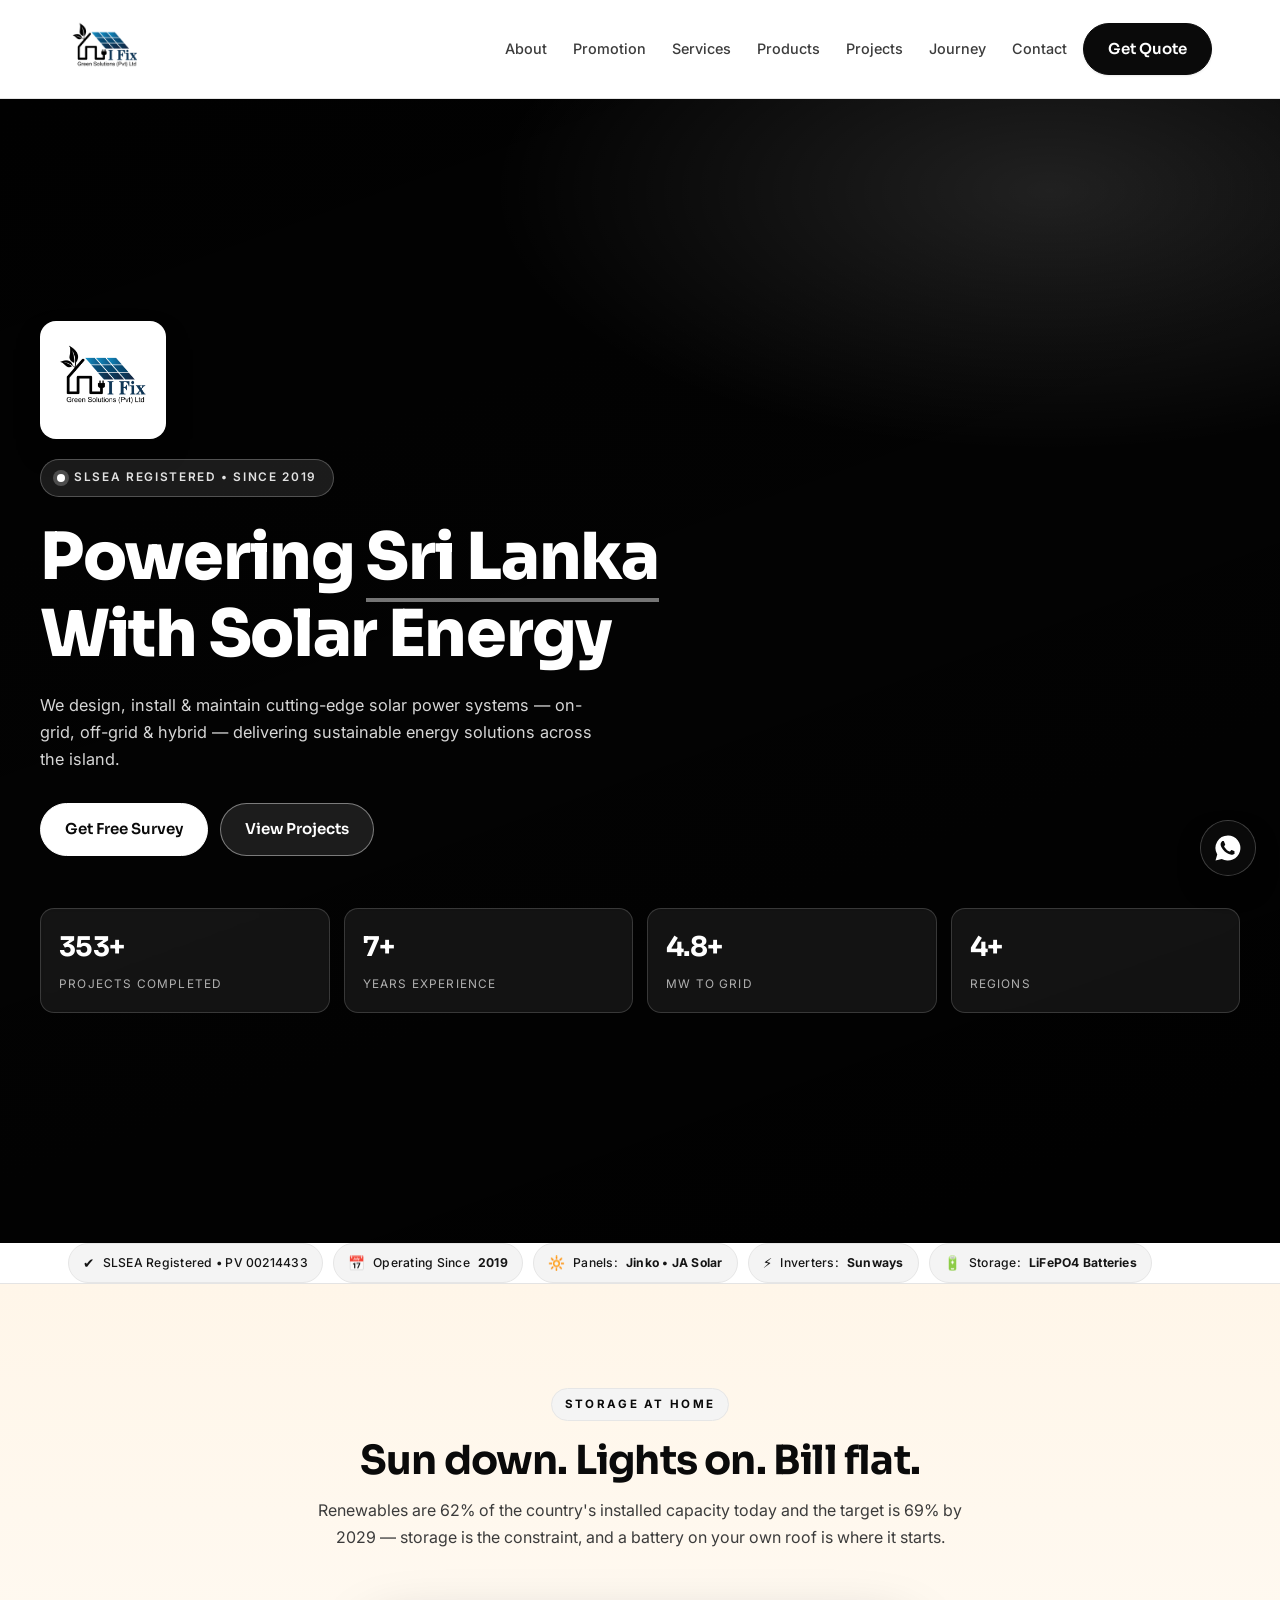
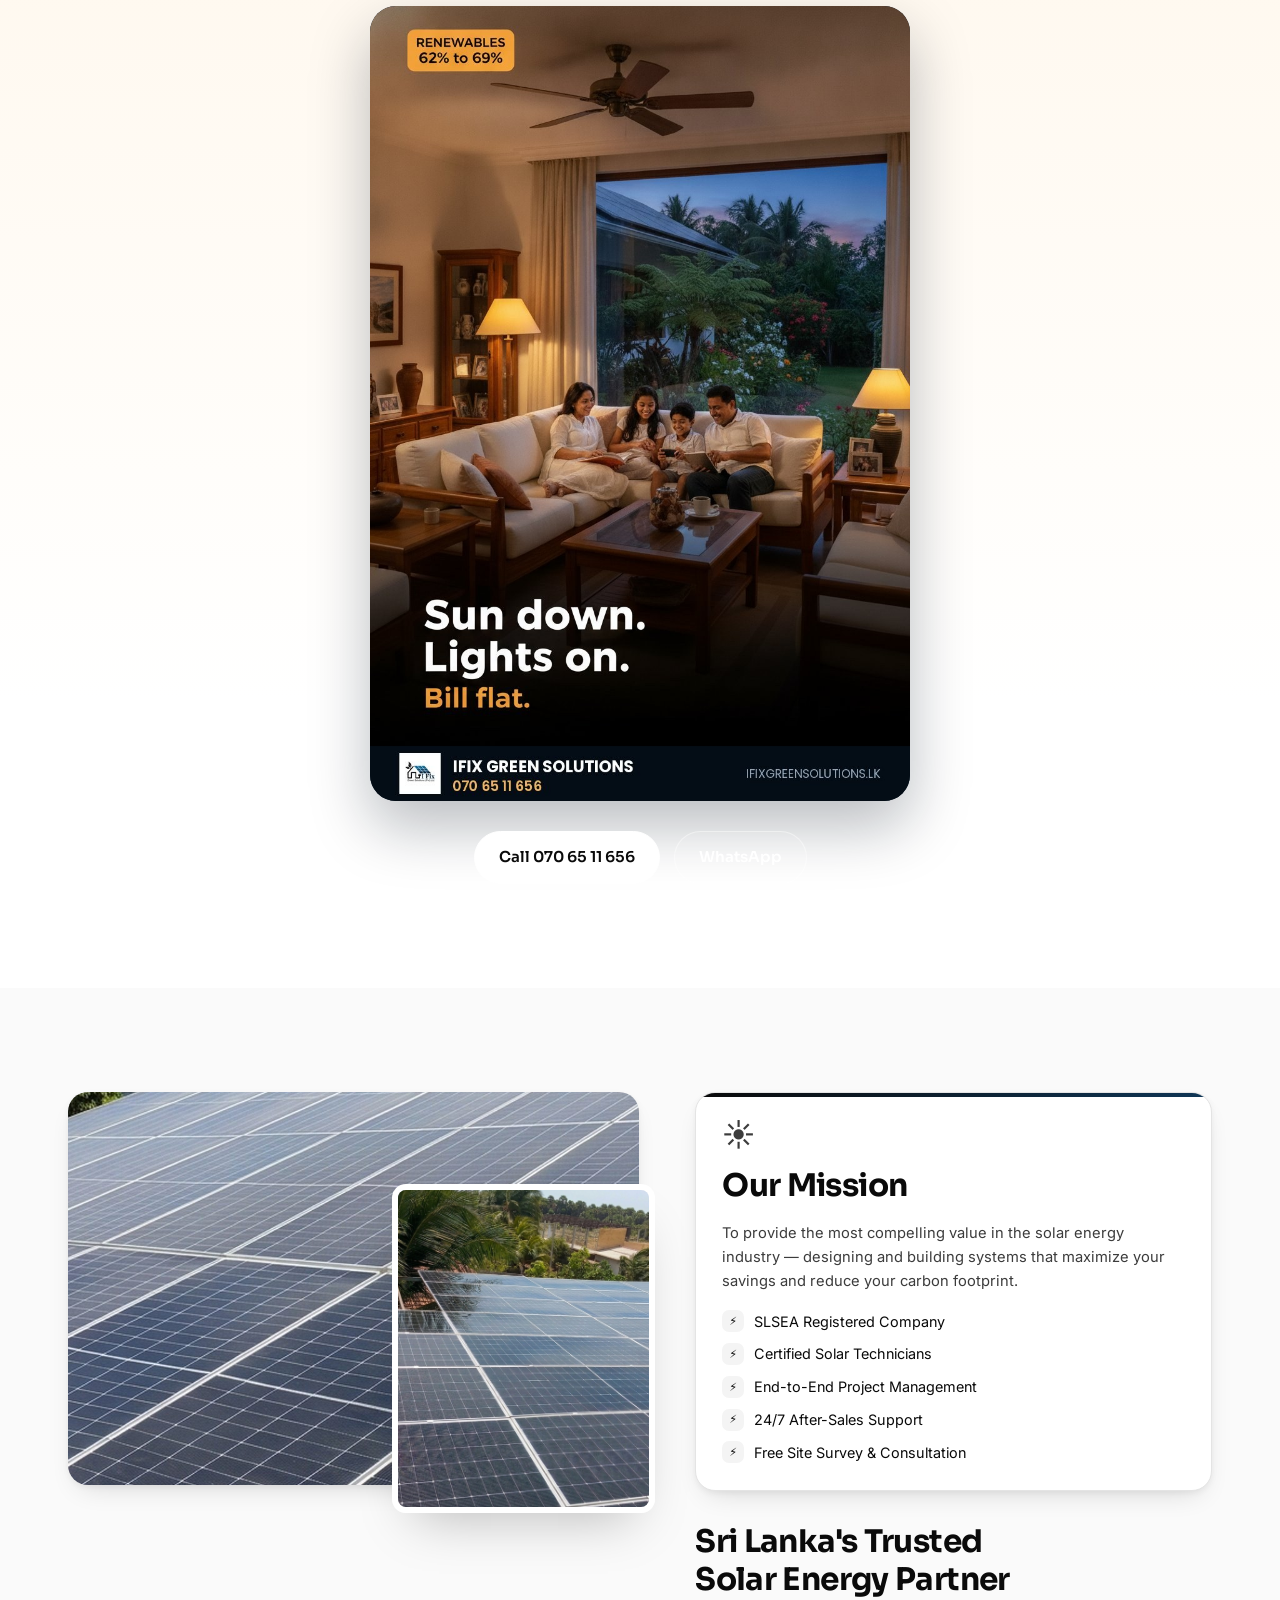
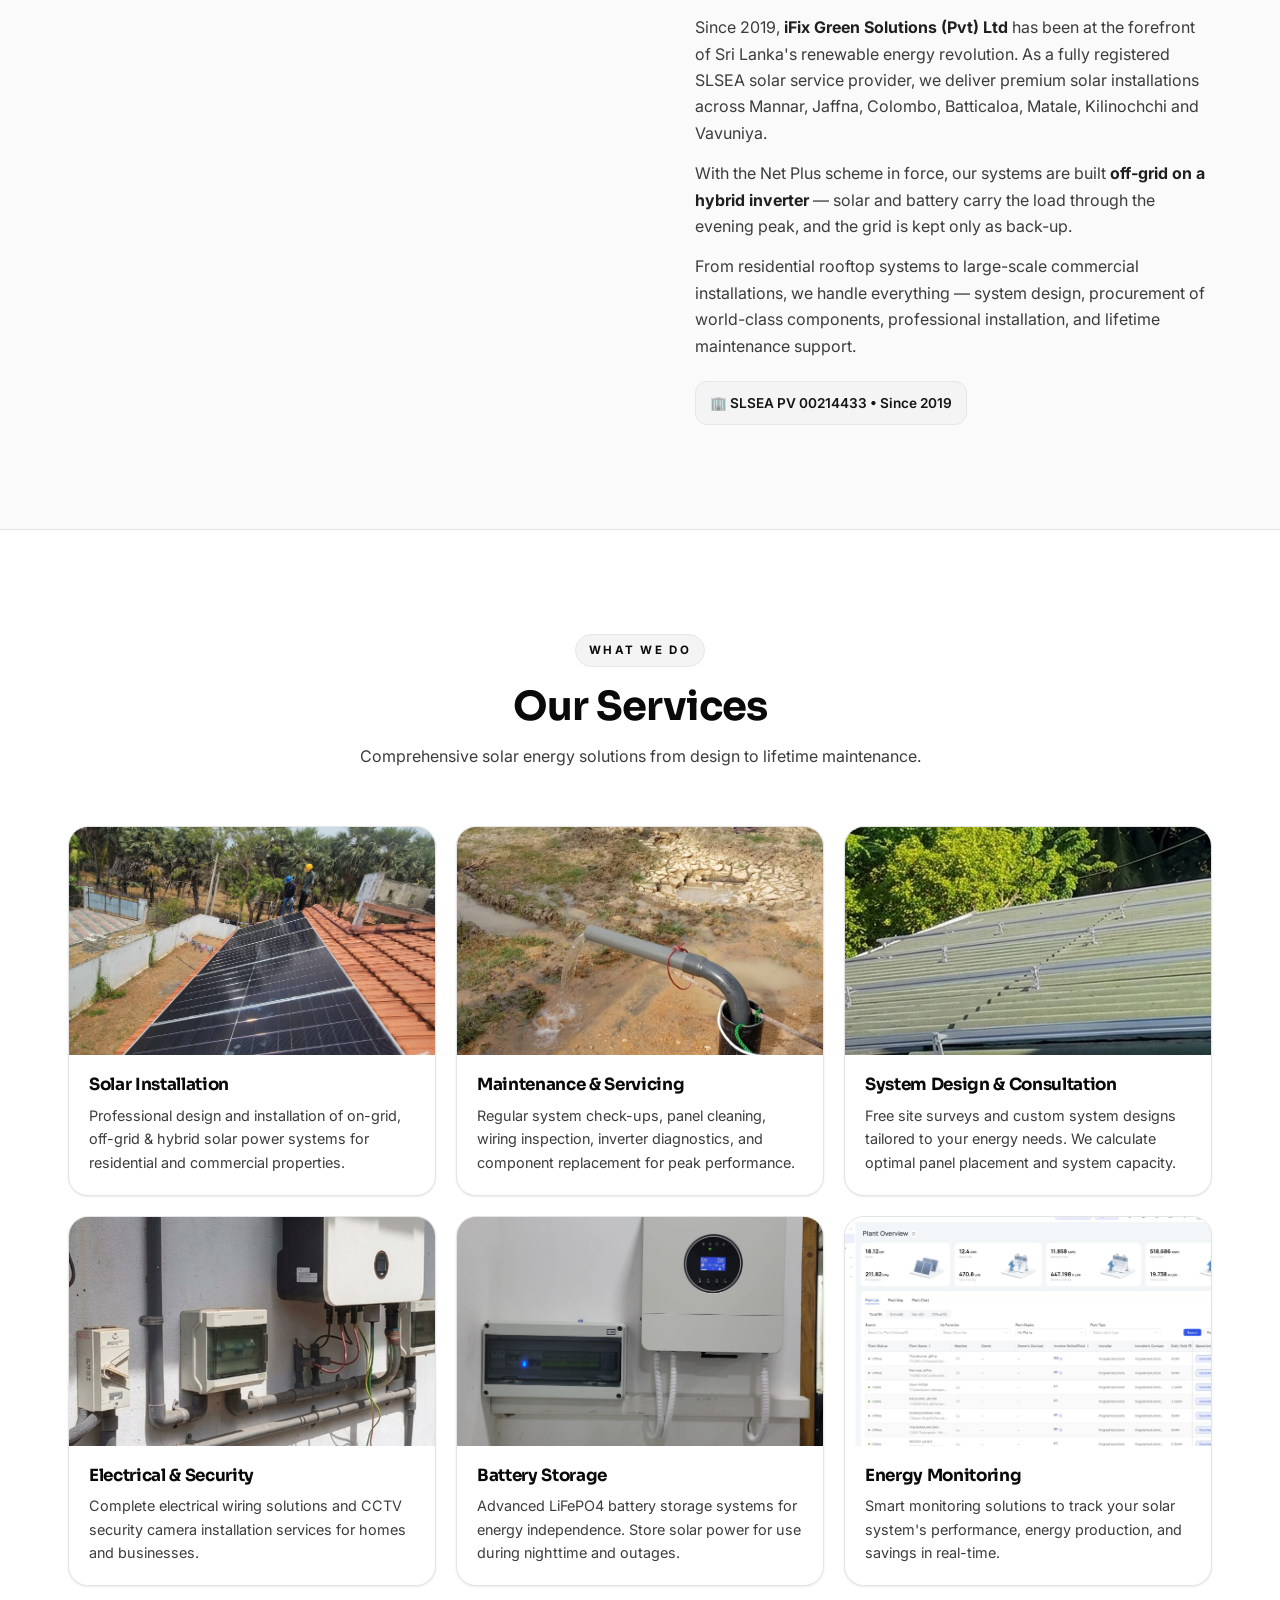
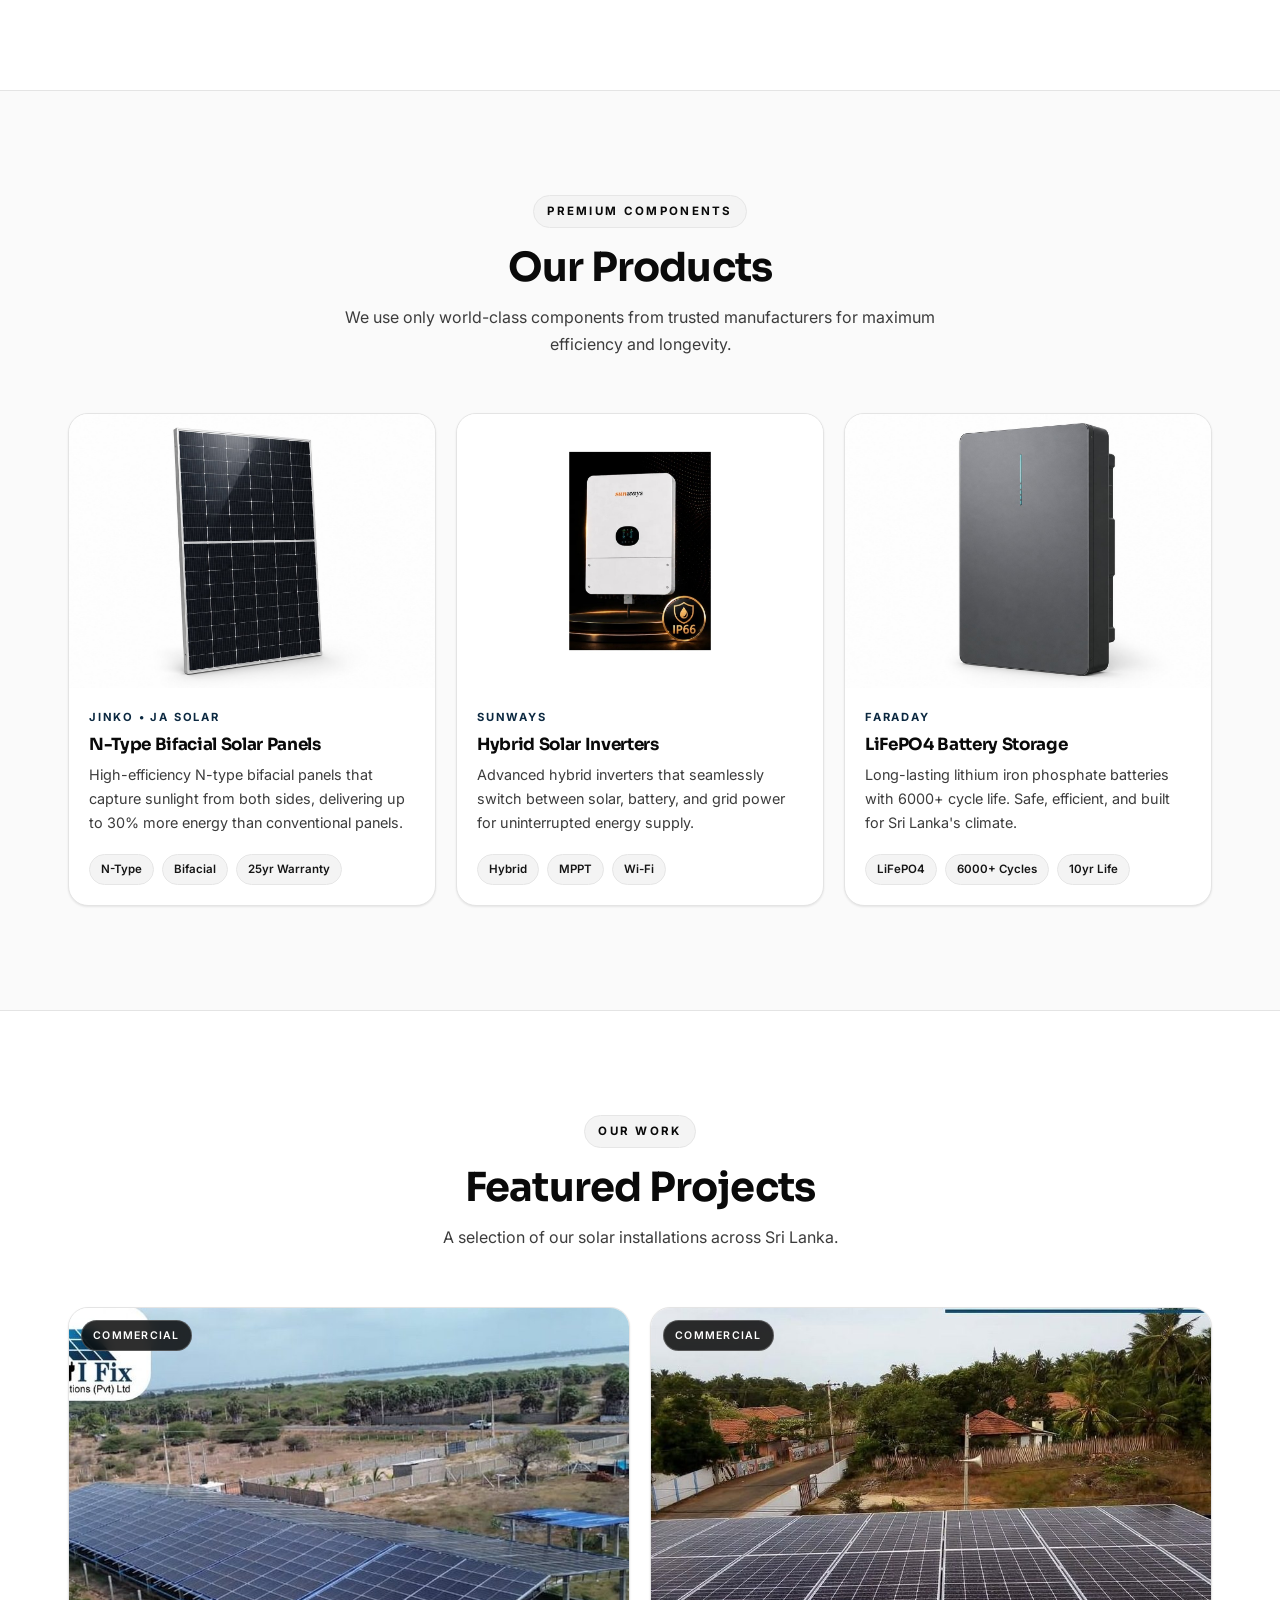
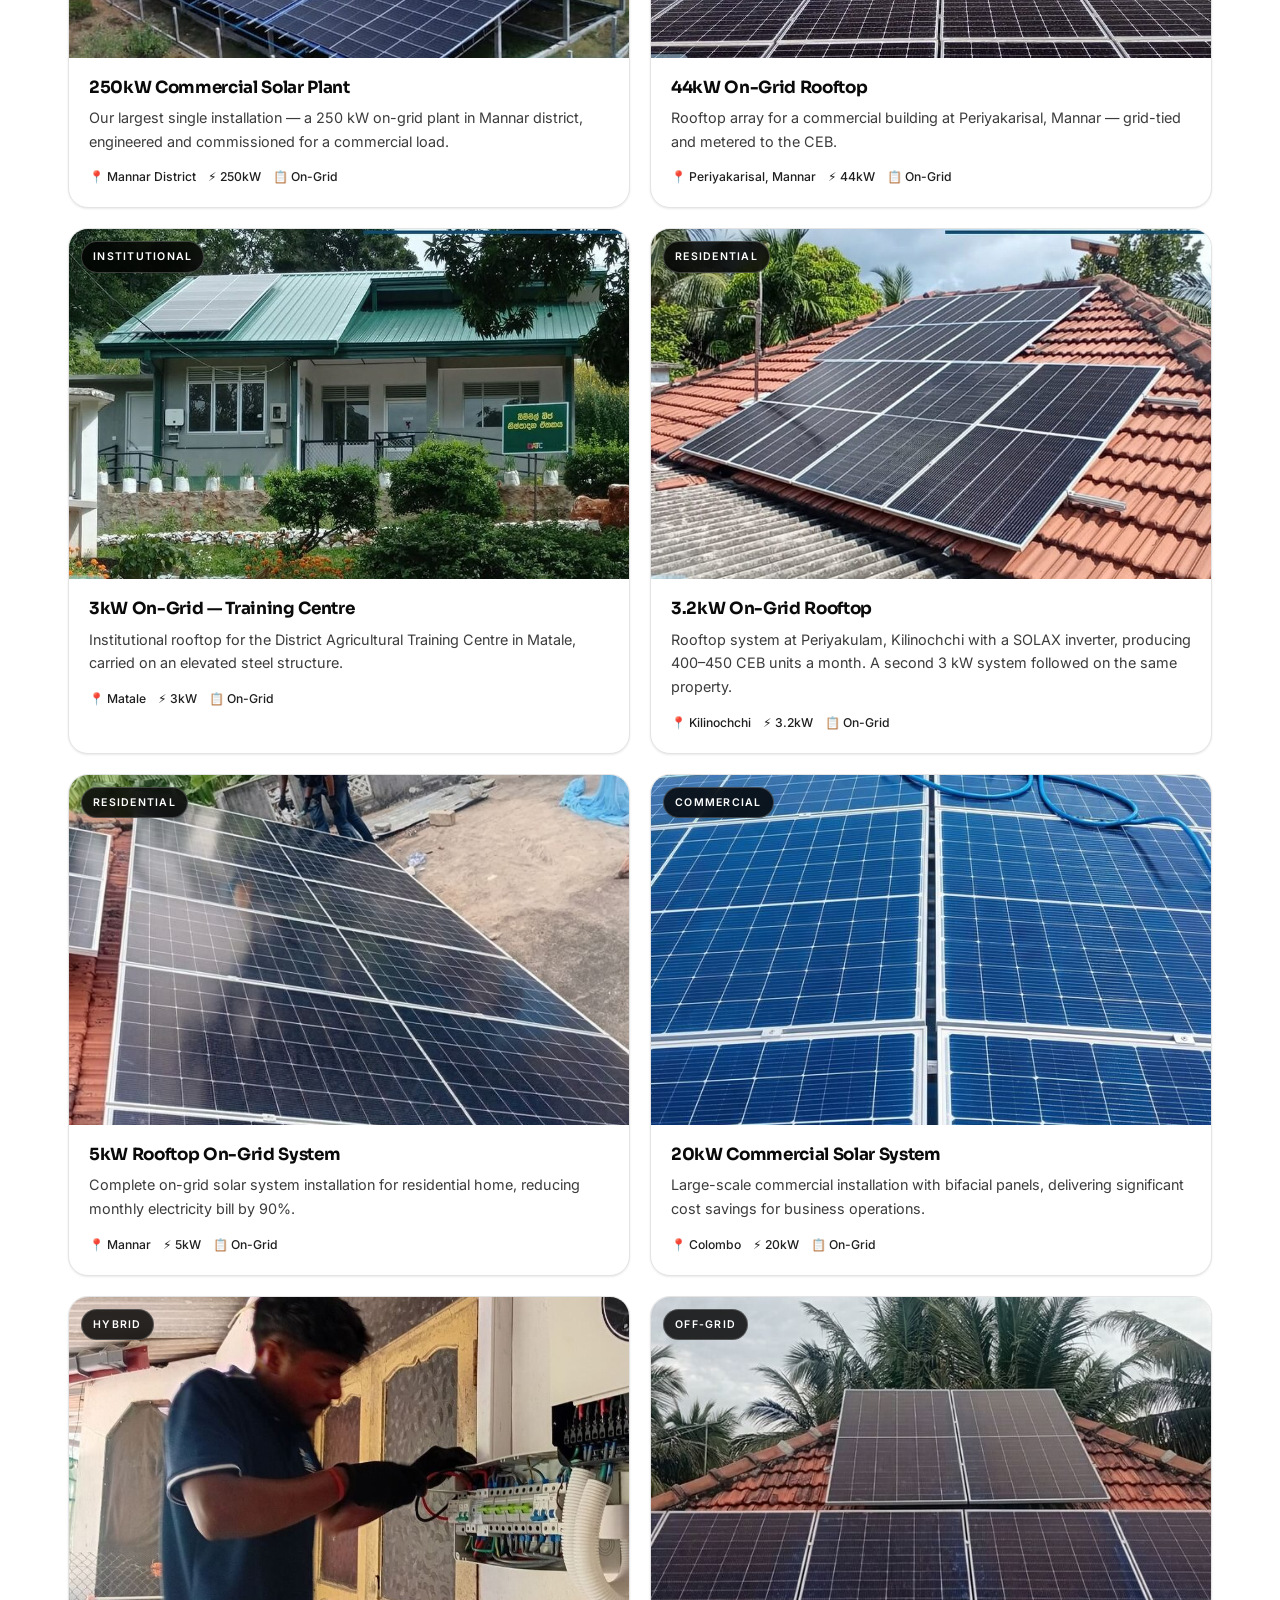
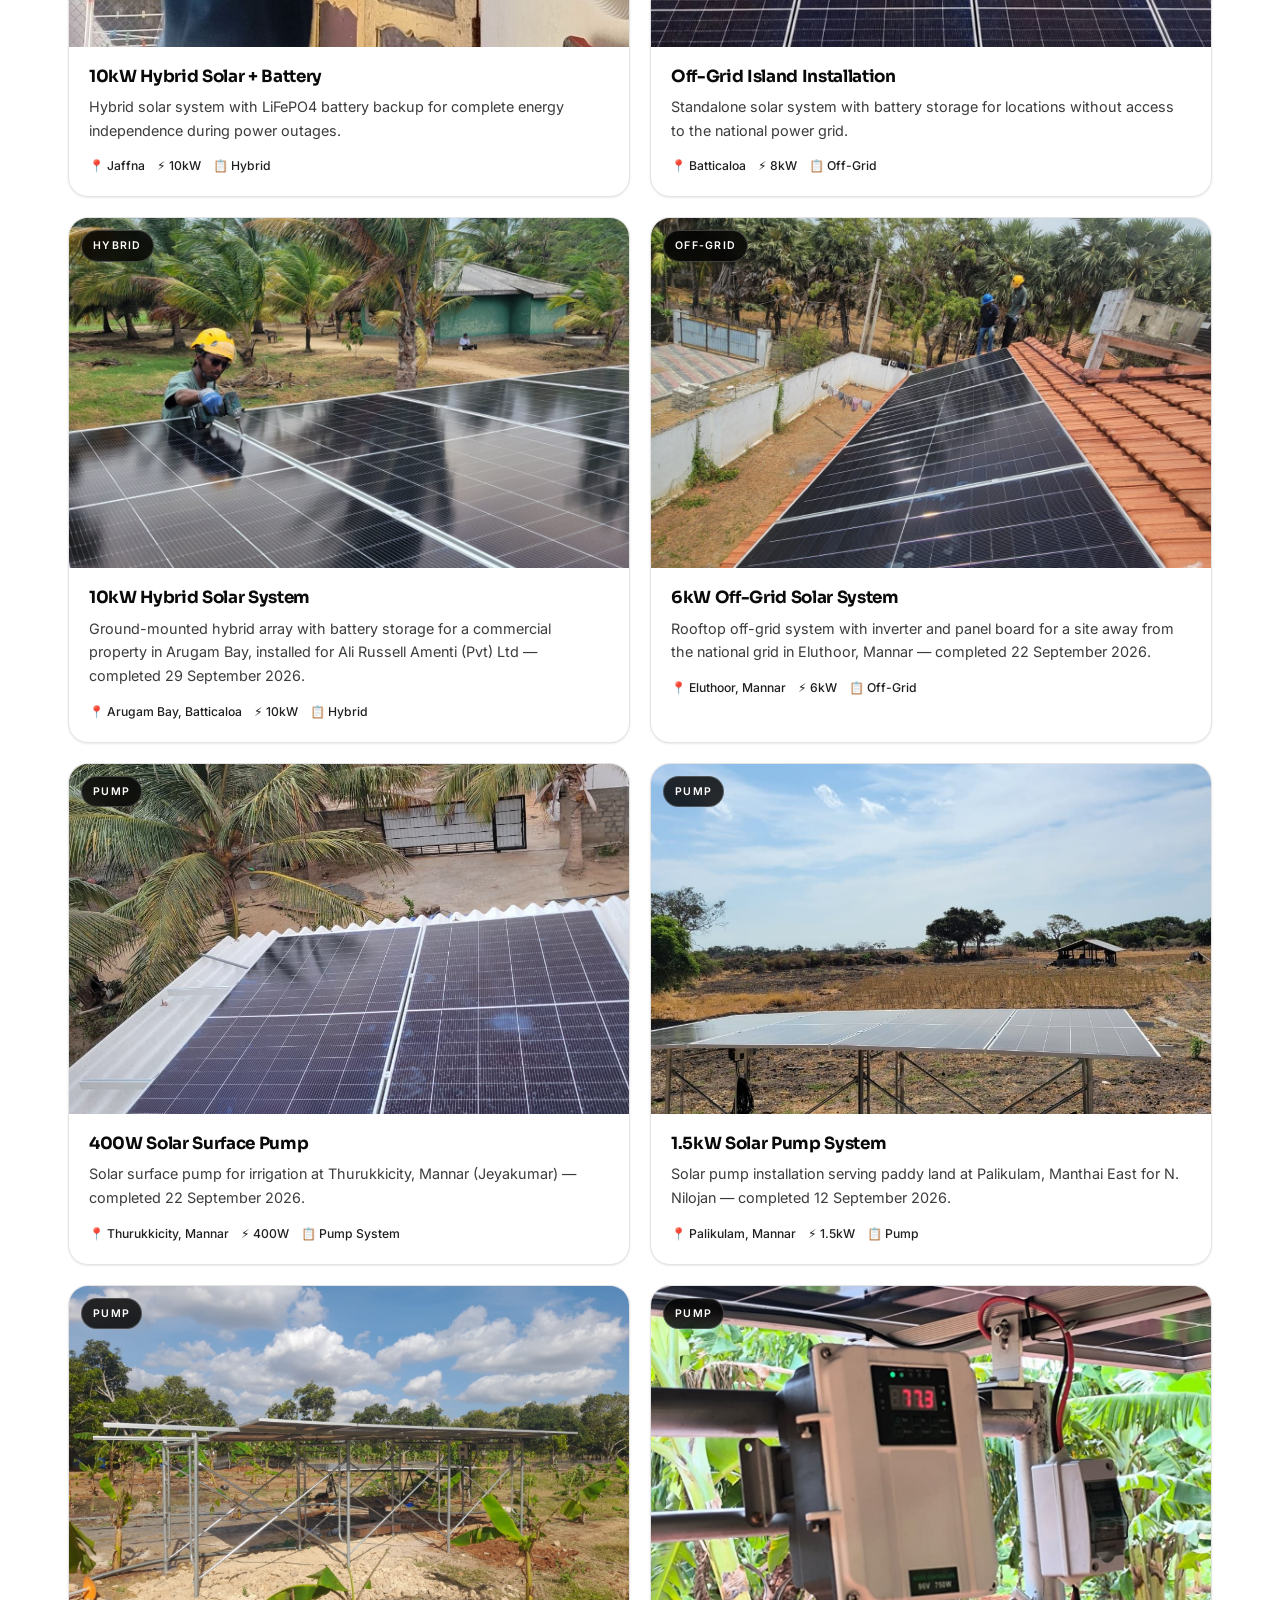
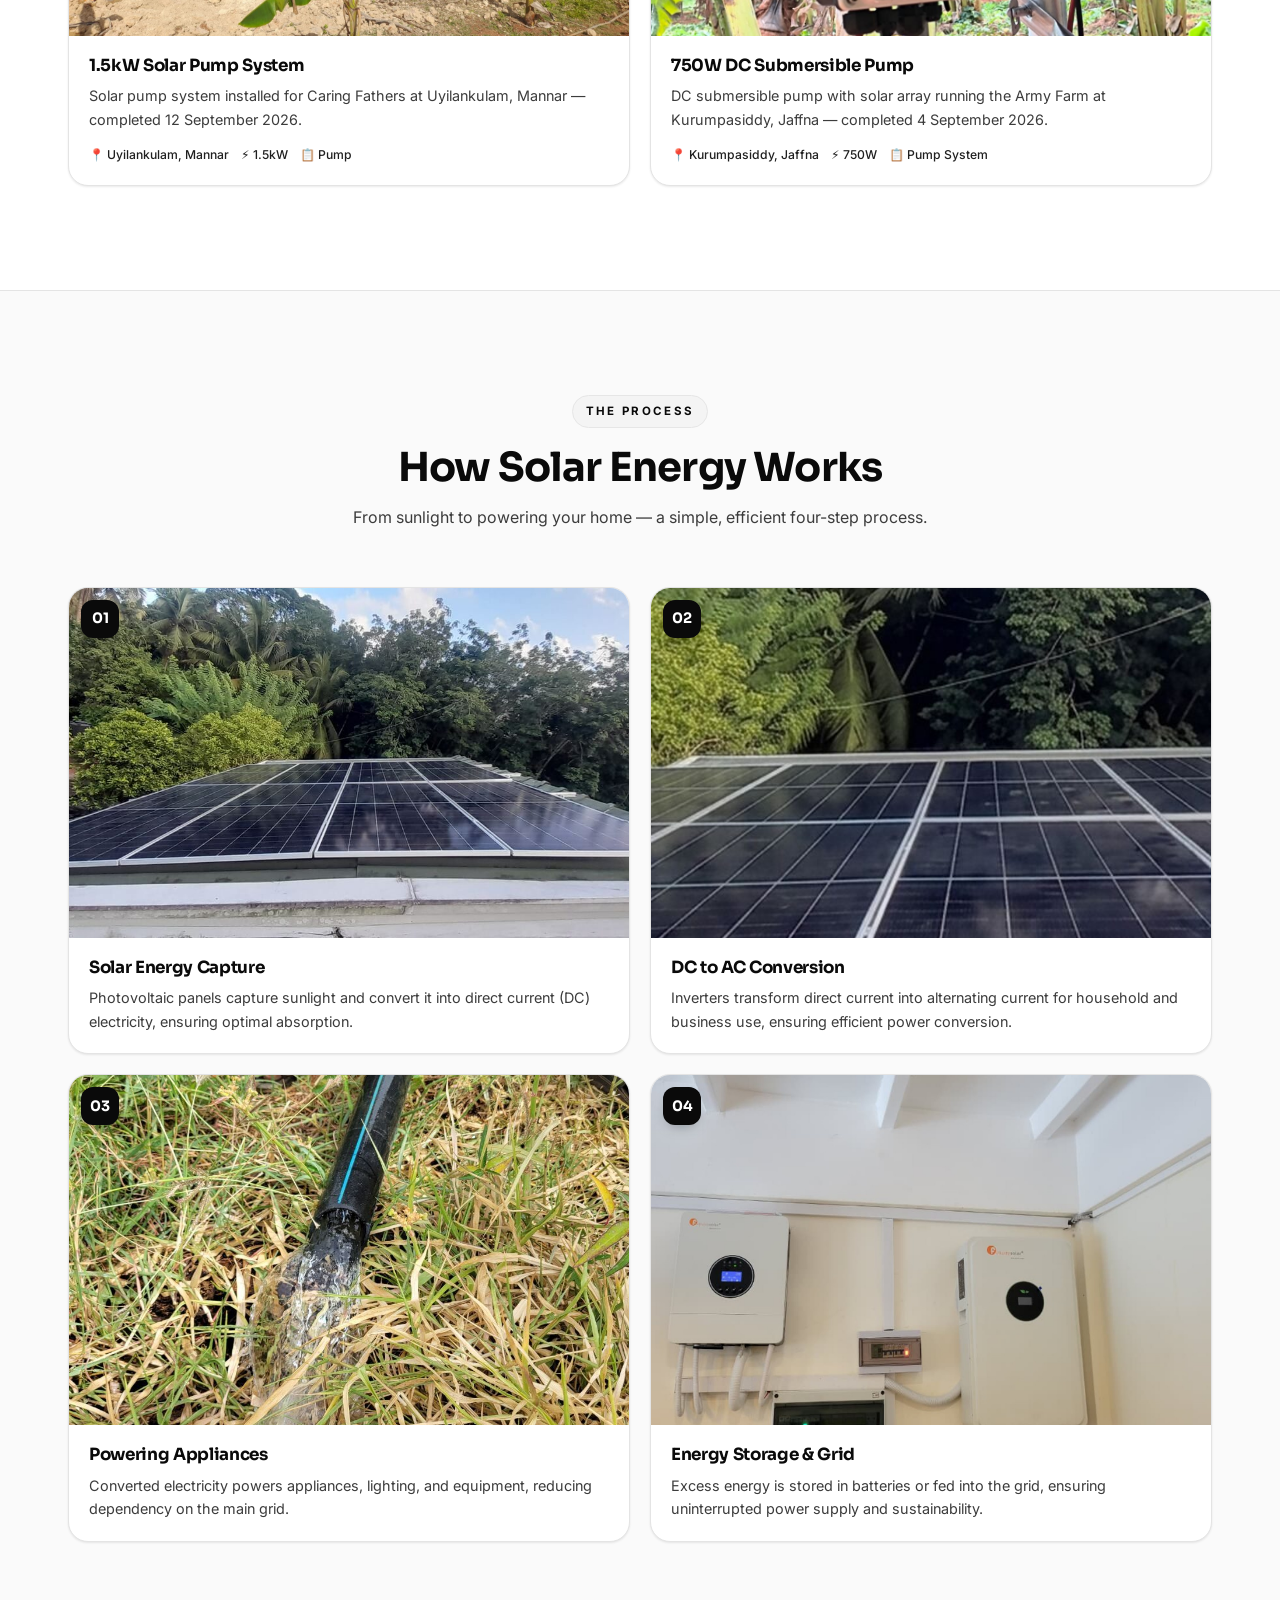
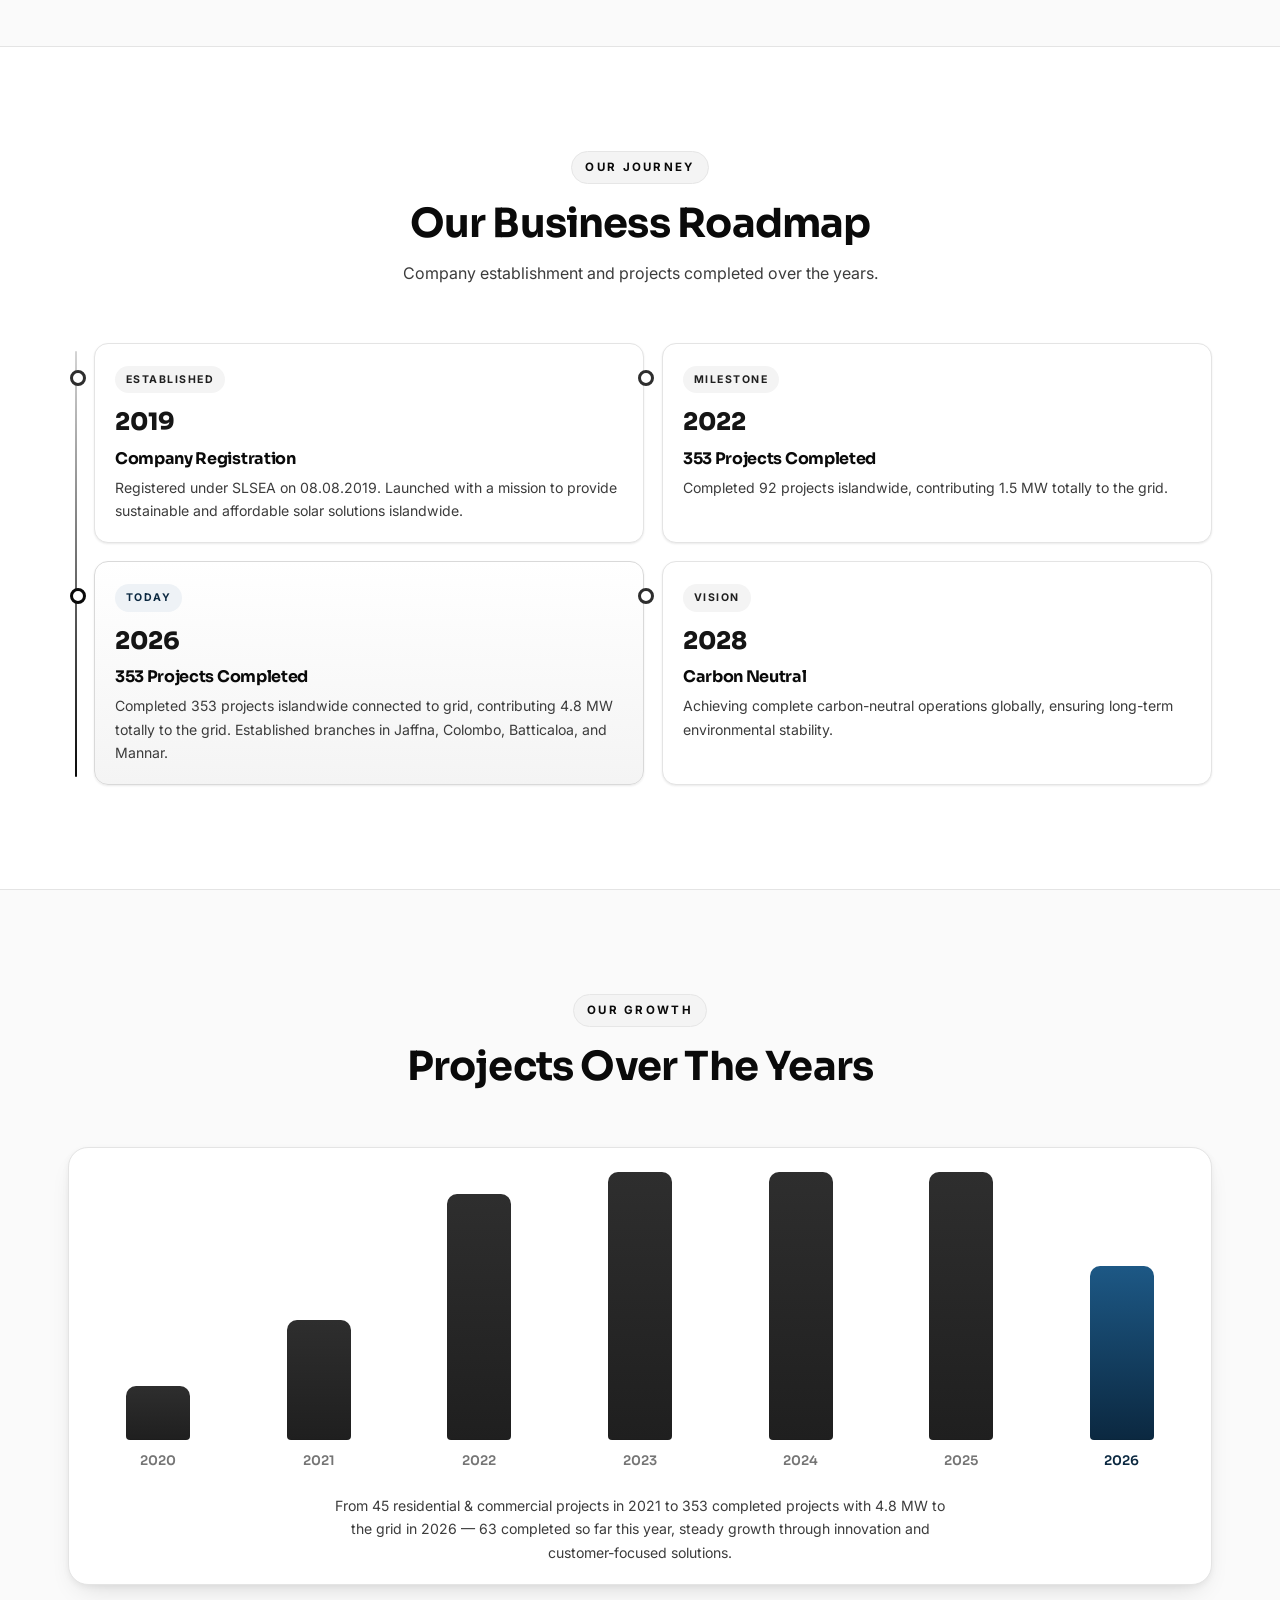
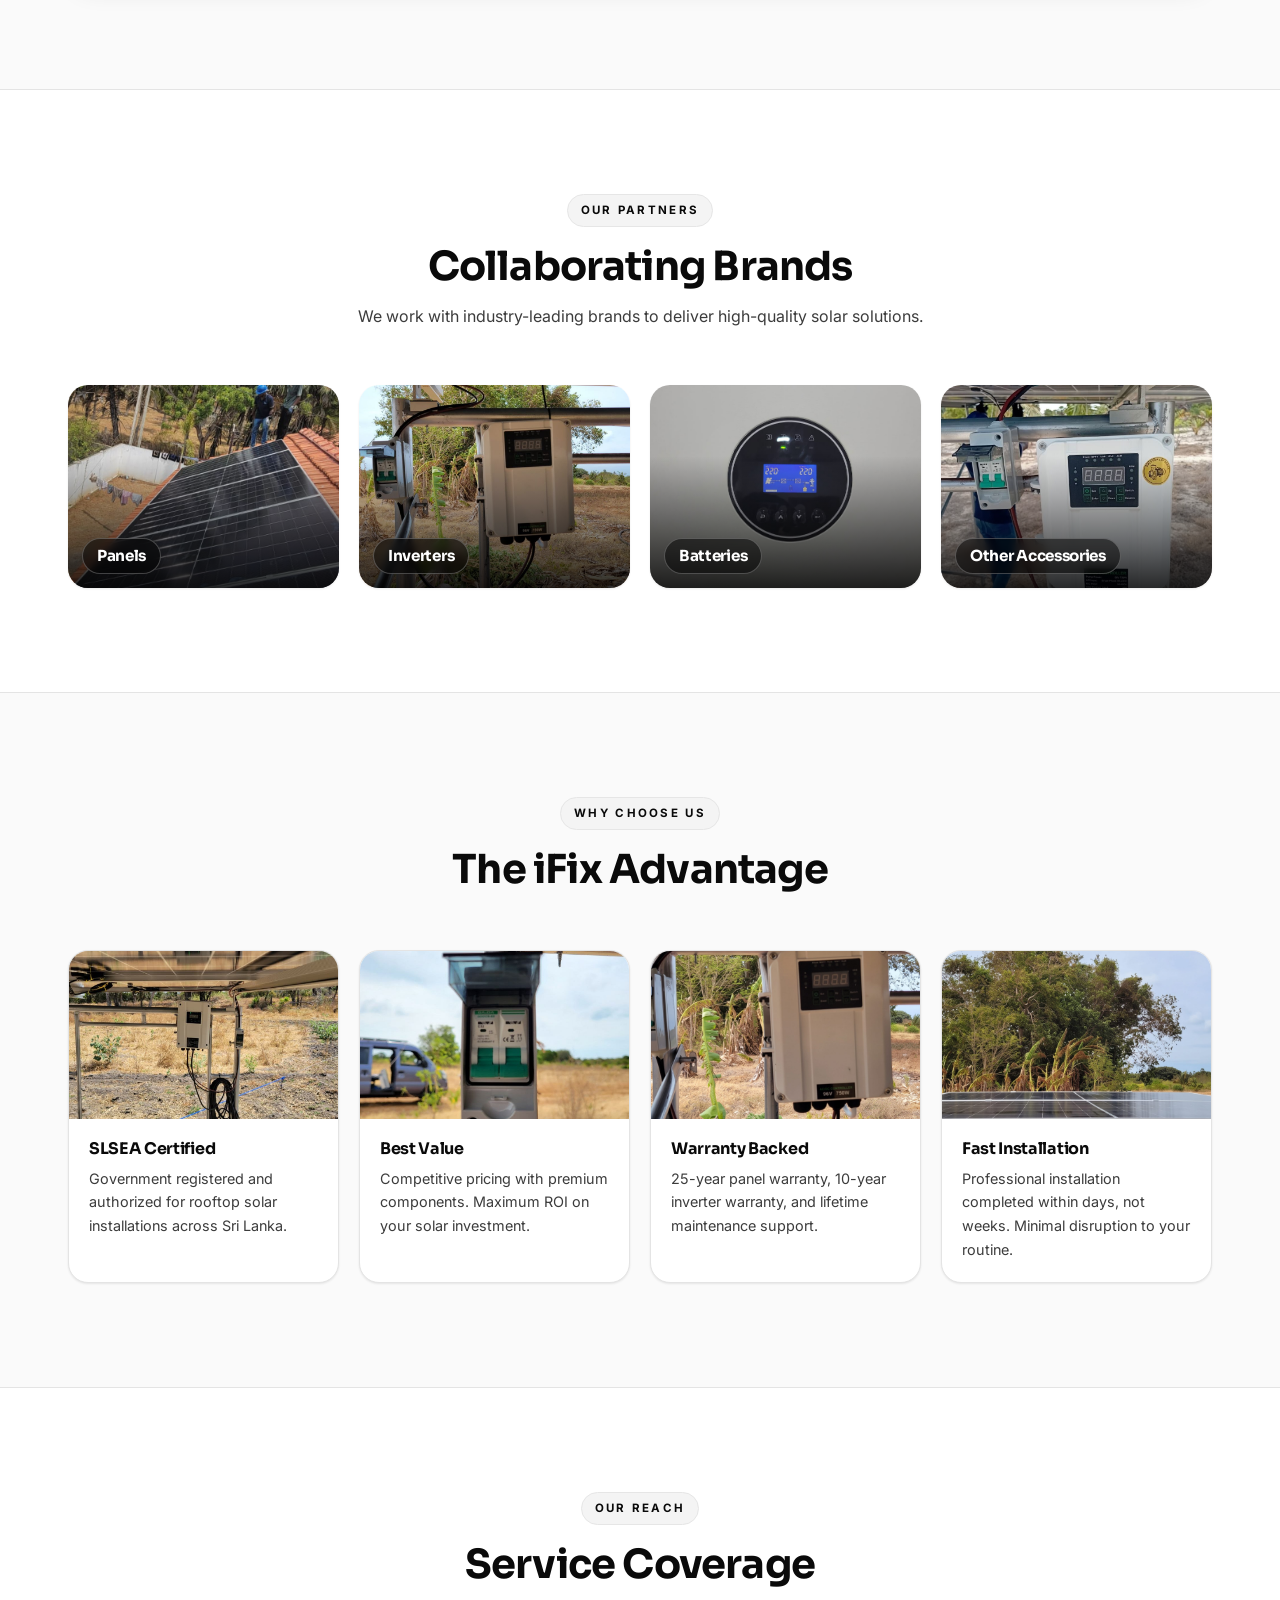
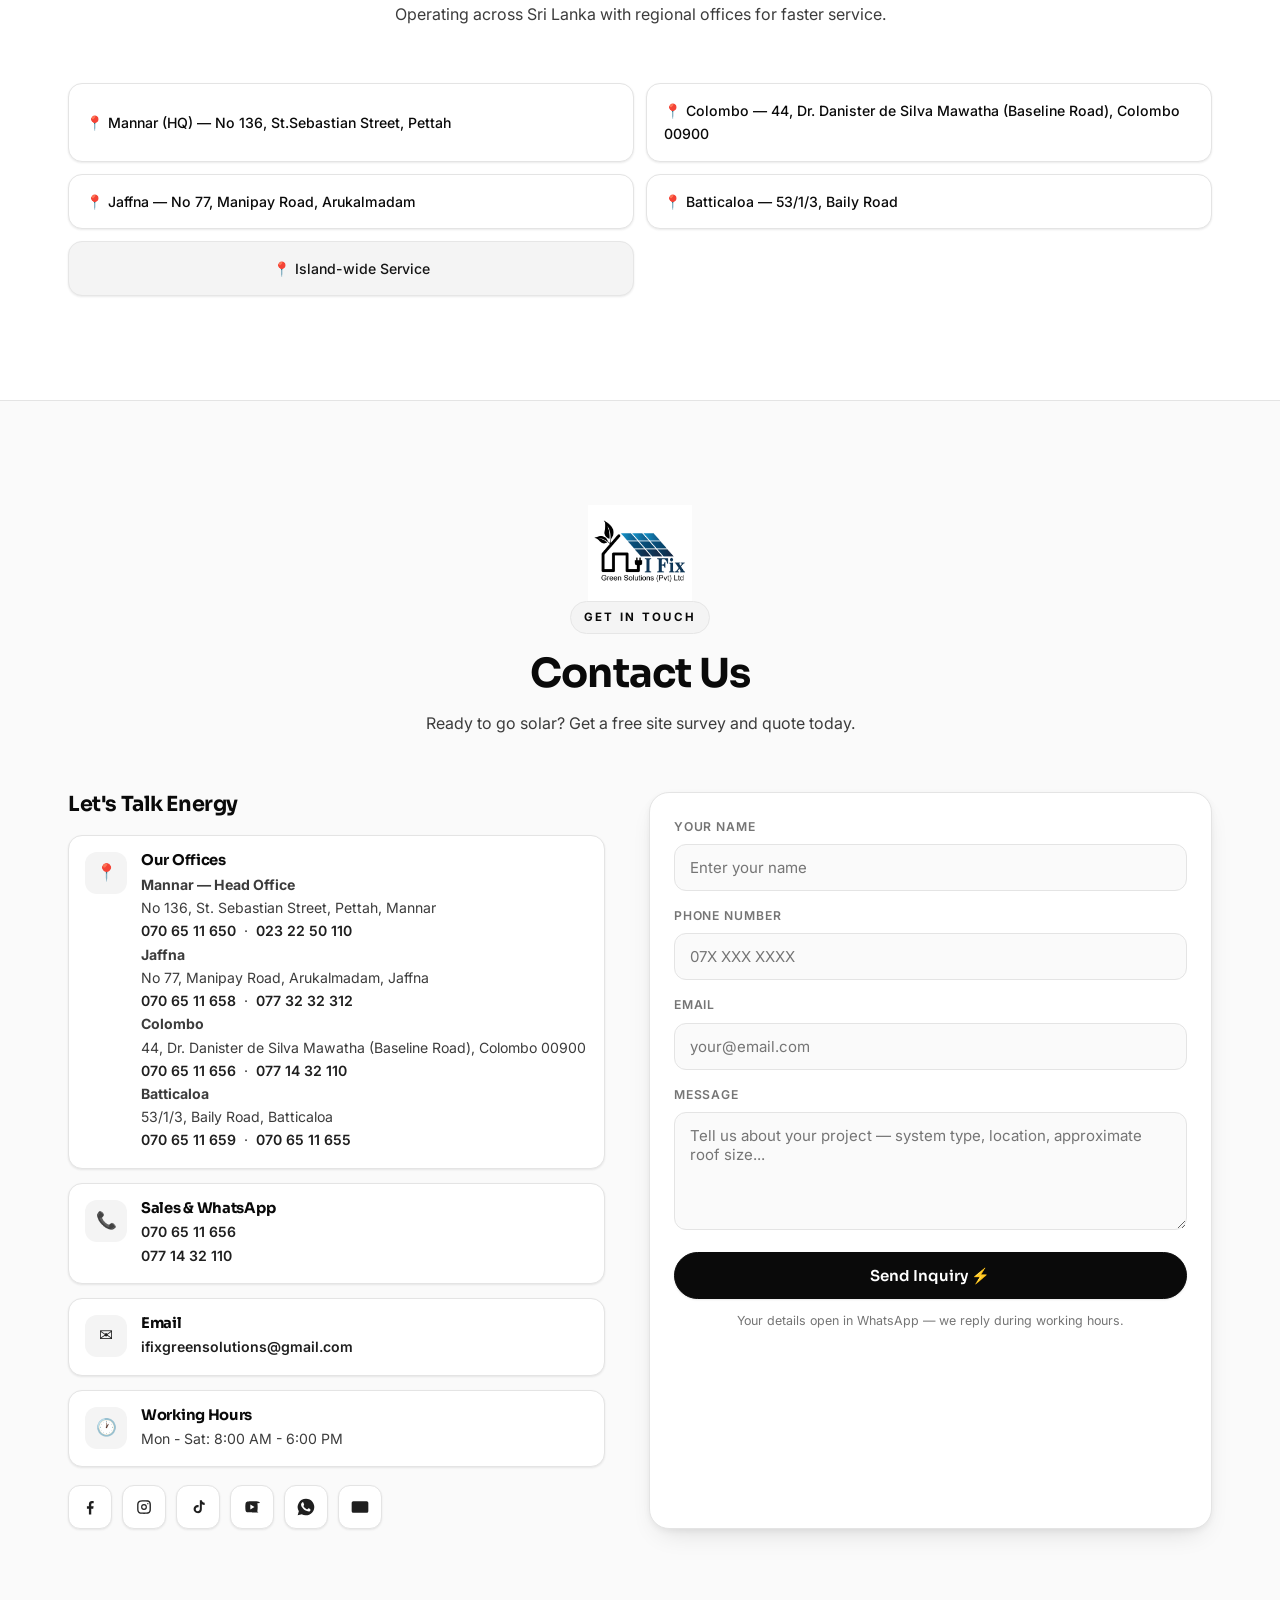
==== index.html @ 7cef0d2e "Page: single storage promotion (Sun down / Lights on / Bill flat), all other offer cards and festiva" ====
<!DOCTYPE html>
<html lang="en" data-theme="none">
<head>
  <meta charset="UTF-8">
  <meta name="viewport" content="width=device-width, initial-scale=1.0">
  <title>iFix Green Solutions | Solar Energy Experts in Sri Lanka</title>
  <meta name="description" content="SLSEA registered solar energy company in Sri Lanka. Design, installation &amp; maintenance of on-grid, off-grid &amp; hybrid solar systems since 2019.">
  <meta name="tiktok-developers-site-verification" content="7oWz5OrxFJj6cmvjJ5QBuYZaugctuiZt">
  <meta property="og:title" content="iFix Green Solutions - Solar Energy Experts">
  <meta property="og:description" content="Sri Lanka's trusted solar energy partner. Designing, installing &amp; maintaining solar power systems since 2019.">
  <meta property="og:image" content="https://ifixgreensolutions.lk/images/logo.png">
  <meta property="og:type" content="website">
  <meta property="og:url" content="https://ifixgreensolutions.lk">
  <link rel="icon" type="image/png" href="images/logo.png">
  <link rel="preconnect" href="https://fonts.googleapis.com">
  <link rel="preconnect" href="https://fonts.gstatic.com" crossorigin>
  <link href="https://fonts.googleapis.com/css2?family=Sora:wght@600;700;800&amp;family=Inter:wght@400;500;600;700&amp;display=swap" rel="stylesheet">
  <script>document.documentElement.className='js';</script>
  <style>
    /* ═══════════════ THEME TOKENS ═══════════════
       Palette sampled from photos/logo.png — monochrome, black on white:
       near-black #0a0a0a · white #ffffff · canvas #fafafa · line #e4e4e4
       Single accent carried over from the logo panel/wordmark: navy #0f3656, used sparingly.
    ═══════════════════════════════════════════ */
    :root{
      --ink-900:#0a0a0a; --ink-800:#151515; --ink-700:#1f1f1f; --ink-600:#2e2e2e; --ink-500:#4a4a4a;
      --ink-050:#f4f4f4; --ink-100:#e6e6e6;
      --accent:#0f3656; --accent-dark:#0b2840; --accent-050:#eef2f6; --accent-100:#dbe3ea;
      --ink:#0a0a0a; --body:#3c3c3c; --muted:#757575;
      --line:#e4e4e4; --bg:#fafafa; --card:#ffffff;
      --radius:20px; --radius-sm:14px;
      --shadow-sm:0 1px 2px rgba(0,0,0,.05), 0 1px 3px rgba(0,0,0,.04);
      --shadow-md:0 12px 28px -12px rgba(0,0,0,.16), 0 2px 6px rgba(0,0,0,.05);
      --shadow-lg:0 26px 50px -22px rgba(0,0,0,.26);
      --maxw:1200px;
      --ease:cubic-bezier(.22,.61,.36,1);
    }
    *,*::before,*::after{margin:0;padding:0;box-sizing:border-box;}
    html{scroll-behavior:smooth;scroll-padding-top:84px;-webkit-text-size-adjust:100%;}
    body{
      font-family:'Inter',system-ui,-apple-system,'Segoe UI',sans-serif;
      color:var(--body); background:var(--bg);
      font-size:16px; line-height:1.65; overflow-x:hidden;
    }
    img{max-width:100%;display:block;}
    a{color:inherit;text-decoration:none;}
    ul{list-style:none;}
    h1,h2,h3,h4{font-family:'Sora','Inter',sans-serif;color:var(--ink);line-height:1.2;letter-spacing:-.02em;}
    .wrap{width:100%;max-width:var(--maxw);margin:0 auto;padding:0 20px;}

    /* ═══════════════ HEADER ═══════════════ */
    .site-header{
      position:sticky;top:0;z-index:120;
      background:rgba(255,255,255,.88);backdrop-filter:blur(14px);-webkit-backdrop-filter:blur(14px);
      border-bottom:1px solid var(--line);transition:box-shadow .3s var(--ease),background .3s var(--ease);
    }
    .site-header.scrolled{box-shadow:0 8px 24px -18px rgba(0,0,0,.45);background:rgba(255,255,255,.95);}
    .topbar{display:flex;align-items:center;gap:16px;min-height:92px;padding:12px 0;}
    .brand{display:flex;align-items:center;gap:10px;flex:0 0 auto;}
    .brand img{height:74px;width:auto;transition:transform .3s var(--ease);}
    .brand:hover img{transform:scale(1.04);}
    .nav{margin-left:auto;display:none;align-items:center;gap:26px;}
    .nav a{font-size:.9rem;font-weight:500;color:var(--body);position:relative;padding:4px 0;transition:color .25s var(--ease);}
    .nav a::after{content:'';position:absolute;left:0;bottom:0;height:2px;width:0;border-radius:2px;background:var(--ink-600);transition:width .3s var(--ease);}
    .nav a:hover,.nav a.active{color:var(--ink-700);}
    .nav a:hover::after,.nav a.active::after{width:100%;}
    .btn{
      display:inline-flex;align-items:center;justify-content:center;gap:8px;
      font-family:'Sora',sans-serif;font-weight:600;font-size:.94rem;
      padding:13px 24px;border-radius:999px;border:1px solid transparent;cursor:pointer;
      transition:transform .25s var(--ease),box-shadow .25s var(--ease),background .25s var(--ease),color .25s var(--ease);
    }
    .btn-primary{background:#0a0a0a;color:#fff;border-color:#0a0a0a;box-shadow:var(--shadow-sm);}
    .btn-primary:hover{background:#2b2b2b;border-color:#2b2b2b;transform:translateY(-2px);box-shadow:0 14px 26px -14px rgba(0,0,0,.6);}
    .btn-amber{background:#ffffff;color:var(--ink-900);border-color:#ffffff;}
    .btn-amber:hover{background:#ededed;border-color:#ededed;transform:translateY(-2px);box-shadow:0 14px 26px -14px rgba(0,0,0,.45);}
    .btn-ghost{background:rgba(255,255,255,.10);color:#fff;border-color:rgba(255,255,255,.42);}
    .btn-ghost:hover{background:rgba(255,255,255,.2);transform:translateY(-2px);}
    .header-cta{display:none;}
    .burger{
      margin-left:auto;width:44px;height:44px;border:1px solid var(--line);background:#fff;border-radius:12px;
      display:flex;flex-direction:column;align-items:center;justify-content:center;gap:5px;cursor:pointer;
    }
    .burger span{display:block;width:20px;height:2px;border-radius:2px;background:var(--ink-700);transition:transform .3s var(--ease),opacity .3s var(--ease);}
    .burger[aria-expanded="true"] span:nth-child(1){transform:translateY(7px) rotate(45deg);}
    .burger[aria-expanded="true"] span:nth-child(2){opacity:0;}
    .burger[aria-expanded="true"] span:nth-child(3){transform:translateY(-7px) rotate(-45deg);}
    .mobile-nav{
      display:none;flex-direction:column;gap:2px;
      border-top:1px solid var(--line);background:#fff;padding:10px 0 18px;
    }
    .mobile-nav.open{display:flex;}
    .mobile-nav a{padding:13px 4px;font-weight:500;color:var(--ink);border-bottom:1px solid var(--line);}
    .mobile-nav a:last-child{border-bottom:0;}
    .mobile-nav .btn{margin-top:12px;}
    @media (min-width:940px){
      .nav{display:flex;}
      .header-cta{display:inline-flex;}
      .burger{display:none;}
      .mobile-nav{display:none !important;}
    }

    /* ═══════════════ HERO ═══════════════ */
    .hero{position:relative;isolation:isolate;overflow:hidden;background:var(--ink-900);color:#f5f5f5;}
    .hero::before{
      content:'';position:absolute;inset:0;z-index:-2;
      background:url('photos/rooftop-array-wide.jpg') center/cover no-repeat;
      opacity:.5;
    }
    .hero::after{
      content:'';position:absolute;inset:0;z-index:-1;
      background:
        radial-gradient(900px 420px at 82% 8%, rgba(255,255,255,.12), transparent 62%),
        linear-gradient(160deg, rgba(0,0,0,.90) 0%, rgba(0,0,0,.72) 50%, rgba(0,0,0,.94) 100%);
    }
    .hero-inner{padding:64px 0 72px;text-align:left;}
    .hero-logo{height:118px;width:auto;margin:0 0 20px;display:block;background:#fff;padding:10px 14px;
      border-radius:16px;box-shadow:0 14px 34px -14px rgba(0,0,0,.65);}
    .contact-logo{display:flex;justify-content:center;padding-top:8px;margin-bottom:-8px;}
    .contact-logo img{height:104px;width:auto;}
    .badge{
      display:inline-flex;align-items:center;gap:9px;padding:8px 16px;border-radius:999px;
      background:rgba(255,255,255,.10);border:1px solid rgba(255,255,255,.24);
      font-size:.74rem;font-weight:600;letter-spacing:.14em;text-transform:uppercase;color:#e2e2e2;
    }
    .badge .dot{width:8px;height:8px;border-radius:50%;background:#ffffff;box-shadow:0 0 0 4px rgba(255,255,255,.22);}
    .hero h1{
      color:#fff;font-size:clamp(2.05rem,7.2vw,4.05rem);font-weight:800;
      margin:22px 0 18px;max-width:15ch;
    }
    .hero h1 em{font-style:normal;color:#ffffff;border-bottom:4px solid rgba(255,255,255,.45);}
    .hero p{color:#d6d6d6;max-width:56ch;font-size:1.02rem;}
    .hero-cta{display:flex;flex-wrap:wrap;gap:12px;margin-top:30px;}
    .hero-cta .btn{flex:1 1 auto;min-width:180px;}
    .stats{
      display:grid;grid-template-columns:repeat(2,1fr);gap:14px;margin-top:40px;
    }
    .stat{
      background:rgba(255,255,255,.07);border:1px solid rgba(255,255,255,.16);
      border-radius:var(--radius-sm);padding:16px 18px;backdrop-filter:blur(4px);
    }
    .stat b{display:block;font-family:'Sora',sans-serif;font-weight:700;font-size:1.7rem;color:#fff;letter-spacing:-.02em;}
    .stat span{font-size:.74rem;letter-spacing:.1em;text-transform:uppercase;color:#b0b0b0;}
    @media (min-width:760px){
      .hero-inner{padding:96px 0 104px;}
      .stats{grid-template-columns:repeat(4,1fr);margin-top:52px;}
      .hero::before{opacity:.38;}
      .hero-cta .btn{flex:0 0 auto;min-width:0;}
    }

    /* ═══════════════ TRUST STRIP ═══════════════ */
    .trust{background:#fff;border-bottom:1px solid var(--line);}
    .trust-in{display:flex;flex-wrap:wrap;gap:10px;padding:16px 0;}
    .trust-item{
      display:inline-flex;align-items:center;gap:8px;
      background:var(--ink-050);border:1px solid var(--ink-100);color:var(--ink-800);
      border-radius:999px;padding:8px 14px;font-size:.76rem;font-weight:500;letter-spacing:.02em;
    }
    .trust-item b{font-weight:700;}
    .trust-item i{font-style:normal;font-size:.85rem;}

    /* ═══════════════ SECTIONS ═══════════════ */
    section{padding:64px 0;}
    .section-alt{background:#fff;border-top:1px solid var(--line);border-bottom:1px solid var(--line);}
    .head{max-width:660px;margin-bottom:38px;}
    .head.center{margin-left:auto;margin-right:auto;text-align:center;}
    .eyebrow{
      display:inline-block;font-size:.72rem;font-weight:700;letter-spacing:.2em;text-transform:uppercase;
      color:#0a0a0a;background:#f4f4f4;border:1px solid #e6e6e6;
      padding:6px 13px;border-radius:999px;margin-bottom:16px;
    }
    .head h2{font-size:clamp(1.65rem,4.6vw,2.5rem);font-weight:700;margin-bottom:12px;}
    .head p{color:var(--body);}
    @media (min-width:760px){ section{padding:88px 0;} .head{margin-bottom:48px;} }
    @media (min-width:1200px){
      section{padding:104px 0;}
      .wrap{padding:0 28px;}
      .head{margin-bottom:56px;}
      .grid{gap:24px;}
      .hero-inner{padding:118px 0 126px;}
      .card-body{padding:24px;}
    }

    /* ═══════════════ ABOUT ═══════════════ */
    .about-grid{display:grid;gap:32px;}
    .about-media{position:relative;}
    .about-media .main{
      width:100%;aspect-ratio:16/11;object-fit:cover;border-radius:var(--radius);
      box-shadow:var(--shadow-md);
    }
    .about-media .inset{
      display:none;
    }
    .pillars{display:grid;grid-template-columns:1fr;gap:12px;margin-top:16px;}
    .pillar{
      display:flex;gap:12px;align-items:flex-start;background:#fff;border:1px solid var(--line);
      border-radius:var(--radius-sm);padding:14px 16px;box-shadow:var(--shadow-sm);
    }
    .pillar i{
      flex:0 0 auto;width:30px;height:30px;border-radius:9px;background:var(--ink-050);color:var(--ink-700);
      display:flex;align-items:center;justify-content:center;font-size:.85rem;
    }
    .pillar p{font-size:.87rem;line-height:1.5;color:var(--body);}
    .mission{
      background:#fff;border:1px solid var(--line);border-radius:var(--radius);padding:26px;
      box-shadow:var(--shadow-md);position:relative;overflow:hidden;
    }
    .mission::before{content:'';position:absolute;inset:0 0 auto 0;height:4px;background:linear-gradient(90deg,#0a0a0a,var(--accent));}
    .mission h3{font-size:1.16rem;margin:14px 0 10px;}
    .mission .sun{font-size:2rem;line-height:1;display:inline-block;}
    .mission > p{font-size:.92rem;color:var(--body);}
    .tick-list{margin-top:16px;display:grid;gap:9px;}
    .tick-list li{display:flex;gap:10px;align-items:center;font-size:.9rem;color:var(--ink);}
    .tick-list li::before{
      content:'⚡';font-size:.7rem;width:22px;height:22px;border-radius:7px;background:var(--ink-050);
      display:flex;align-items:center;justify-content:center;flex:0 0 auto;
    }
    .about-copy h3{font-size:clamp(1.4rem,4vw,1.95rem);margin-bottom:16px;}
    .about-copy p{margin-bottom:14px;}
    .about-copy strong{color:var(--ink-700);}
    .about-flag{
      display:inline-flex;align-items:center;gap:9px;margin-top:8px;
      background:var(--ink-050);border:1px solid var(--ink-100);color:var(--ink-800);
      border-radius:12px;padding:10px 14px;font-size:.85rem;font-weight:600;
    }
    @media (min-width:880px){
      .about-grid{grid-template-columns:1.05fr .95fr;gap:56px;align-items:start;}
      .about-media .inset{
        display:block;position:absolute;right:-16px;bottom:-28px;width:46%;aspect-ratio:4/5;object-fit:cover;
        border-radius:var(--radius-sm);border:6px solid #fff;box-shadow:var(--shadow-lg);
      }
      .pillars{grid-template-columns:1fr 1fr;}
    }

    /* ═══════════════ CARD GRIDS ═══════════════ */
    .grid{display:grid;gap:20px;}
    .card{
      background:var(--card);border:1px solid var(--line);border-radius:var(--radius);overflow:hidden;
      box-shadow:var(--shadow-sm);transition:transform .35s var(--ease),box-shadow .35s var(--ease),border-color .35s var(--ease);
      display:flex;flex-direction:column;
    }
    .card:hover{transform:translateY(-5px);box-shadow:var(--shadow-md);border-color:var(--ink-100);}
    .card-photo{position:relative;aspect-ratio:16/10;overflow:hidden;background:var(--ink-050);}
    .card-photo img{width:100%;height:100%;object-fit:cover;transition:transform .6s var(--ease);}
    .card:hover .card-photo img{transform:scale(1.06);}
    .card-body{padding:20px;display:flex;flex-direction:column;gap:8px;flex:1;}
    .card-body h3{font-size:1.05rem;}
    .card-body p{font-size:.9rem;}
    .tag{
      position:absolute;top:12px;left:12px;z-index:2;
      background:rgba(0,0,0,.82);color:#fff;border:1px solid rgba(255,255,255,.22);
      font-size:.66rem;font-weight:600;letter-spacing:.12em;text-transform:uppercase;
      padding:6px 11px;border-radius:999px;backdrop-filter:blur(6px);
    }
    .num{
      position:absolute;top:12px;left:12px;z-index:2;width:38px;height:38px;border-radius:12px;
      background:#0a0a0a;color:#ffffff;font-family:'Sora',sans-serif;font-weight:700;font-size:.9rem;
      display:flex;align-items:center;justify-content:center;box-shadow:0 6px 14px -6px rgba(0,0,0,.35);
    }
    .meta{display:flex;flex-wrap:wrap;gap:12px;margin-top:6px;font-size:.76rem;color:var(--ink-700);font-weight:500;}
    .meta span{display:inline-flex;align-items:center;gap:5px;}
    @media (min-width:620px){ .grid.cols-2{grid-template-columns:repeat(2,1fr);} .grid.cols-3{grid-template-columns:repeat(2,1fr);} }
    @media (min-width:980px){ .grid.cols-3{grid-template-columns:repeat(3,1fr);} .grid.cols-4{grid-template-columns:repeat(4,1fr);} }

    /* ═══════════════ PRODUCTS ═══════════════ */
    .prod .card-photo{aspect-ratio:4/3;}
    .prod-brand{font-size:.7rem;font-weight:700;letter-spacing:.16em;text-transform:uppercase;color:var(--accent-dark);}
    .specs{display:flex;flex-wrap:wrap;gap:8px;margin-top:auto;padding-top:12px;}
    .spec{
      background:var(--ink-050);border:1px solid var(--ink-100);color:var(--ink-800);
      font-size:.72rem;font-weight:600;padding:5px 11px;border-radius:999px;
    }

    /* ═══════════════ TIMELINE / ROADMAP ═══════════════ */
    .timeline{position:relative;display:grid;gap:18px;padding-left:26px;}
    .timeline::before{content:'';position:absolute;left:7px;top:8px;bottom:8px;width:2px;background:linear-gradient(180deg,#d4d4d4,#0a0a0a);border-radius:2px;}
    .tl-item{position:relative;background:#fff;border:1px solid var(--line);border-radius:var(--radius-sm);padding:20px;box-shadow:var(--shadow-sm);transition:transform .3s var(--ease),box-shadow .3s var(--ease);}
    .tl-item:hover{transform:translateX(3px);box-shadow:var(--shadow-md);}
    .tl-item::before{content:'';position:absolute;left:-26px;top:26px;width:16px;height:16px;border-radius:50%;background:#fff;border:3px solid var(--ink-600);}
    .tl-item.now{border-color:#d9d9d9;background:linear-gradient(180deg,#ffffff,#f4f4f4);}
    .tl-item.now::before{border-color:#0a0a0a;}
    .tl-flag{display:inline-block;font-size:.66rem;font-weight:700;letter-spacing:.14em;text-transform:uppercase;color:var(--ink-700);background:var(--ink-050);border-radius:999px;padding:5px 11px;margin-bottom:10px;}
    .tl-item.now .tl-flag{color:var(--accent-dark);background:var(--accent-050);}
    .tl-year{display:block;font-family:'Sora',sans-serif;font-weight:800;font-size:1.5rem;color:var(--ink-800);margin-bottom:6px;}
    .tl-item h4{font-size:1rem;margin-bottom:8px;}
    .tl-item p{font-size:.88rem;}
    @media (min-width:900px){ .timeline{grid-template-columns:repeat(2,1fr);padding-left:26px;} .tl-item::before{left:-25px;} }

    /* ═══════════════ CHART ═══════════════ */
    .chart-card{background:#fff;border:1px solid var(--line);border-radius:var(--radius);padding:24px 18px 20px;box-shadow:var(--shadow-md);}
    .chart{display:flex;align-items:flex-end;gap:10px;height:240px;}
    .bar{flex:1;height:100%;display:flex;flex-direction:column;justify-content:flex-end;align-items:center;gap:0;}
    .bar-fill{
      width:100%;max-width:46px;border-radius:10px 10px 4px 4px;
      background:linear-gradient(180deg,var(--ink-600),var(--ink-700));
      min-height:6px;position:relative;transition:height .9s var(--ease),filter .3s var(--ease);
      box-shadow:inset 0 -1px 0 rgba(0,0,0,.06);
    }
    .bar:hover .bar-fill{filter:brightness(1.06);}
    .bar:last-child .bar-fill{background:linear-gradient(180deg,#1d5885,var(--accent-dark));}
    .bar-label{margin-top:10px;font-size:.74rem;font-weight:600;color:var(--muted);font-family:'Sora',sans-serif;}
    .bar:last-child .bar-label{color:var(--accent-dark);}
    .chart-note{margin-top:22px;font-size:.88rem;color:var(--body);text-align:center;max-width:70ch;margin-left:auto;margin-right:auto;}
    @media (min-width:760px){ .chart{height:300px;gap:18px;} .bar-fill{max-width:64px;} .bar-label{font-size:.82rem;} }

    /* ═══════════════ BRAND STRIP CARDS ═══════════════ */
    .brand-card{position:relative;border-radius:var(--radius);overflow:hidden;aspect-ratio:4/3;box-shadow:var(--shadow-sm);}
    .brand-card img{width:100%;height:100%;object-fit:cover;transition:transform .6s var(--ease);}
    .brand-card:hover img{transform:scale(1.06);}
    .brand-card::after{content:'';position:absolute;inset:0;background:linear-gradient(180deg,rgba(0,0,0,0) 35%,rgba(0,0,0,.82));}
    .brand-card h4{
      position:absolute;left:14px;bottom:14px;z-index:2;color:#fff;font-size:.95rem;
      background:rgba(0,0,0,.5);border:1px solid rgba(255,255,255,.24);
      padding:8px 14px;border-radius:999px;backdrop-filter:blur(4px);
    }

    /* ═══════════════ COVERAGE ═══════════════ */
    .chips{display:grid;gap:12px;}
    .chip{
      display:flex;align-items:center;gap:10px;background:#fff;border:1px solid var(--line);
      border-radius:var(--radius-sm);padding:15px 17px;font-size:.88rem;font-weight:500;color:var(--ink);
      box-shadow:var(--shadow-sm);transition:transform .3s var(--ease),border-color .3s var(--ease),box-shadow .3s var(--ease);
    }
    .chip:hover{transform:translateY(-3px);border-color:var(--ink-100);box-shadow:var(--shadow-md);}
    .chip.plain{background:var(--ink-050);border-color:var(--ink-100);color:var(--ink-800);justify-content:center;}
    @media (min-width:760px){ .chips{grid-template-columns:repeat(2,1fr);} }

    /* ═══════════════ CONTACT ═══════════════ */
    .contact-grid{display:grid;gap:28px;}
    .contact-list{display:grid;gap:14px;}
    .c-item{display:flex;gap:14px;background:#fff;border:1px solid var(--line);border-radius:var(--radius-sm);padding:16px;box-shadow:var(--shadow-sm);}
    .c-ico{
      flex:0 0 auto;width:42px;height:42px;border-radius:12px;background:var(--ink-050);color:var(--ink-700);
      display:flex;align-items:center;justify-content:center;font-size:1.05rem;
    }
    .c-item h4{font-size:.92rem;margin-bottom:3px;}
    .c-item p{font-size:.88rem;}
    .c-item a{color:var(--ink-700);font-weight:600;}
    .c-item a:hover{color:var(--ink-600);}
    .socials{display:flex;flex-wrap:wrap;gap:10px;margin-top:18px;}
    .soc{
      width:44px;height:44px;border-radius:12px;background:#fff;border:1px solid var(--line);
      display:flex;align-items:center;justify-content:center;transition:transform .3s var(--ease),background .3s var(--ease),border-color .3s var(--ease);
      box-shadow:var(--shadow-sm);
    }
    .soc svg{width:20px;height:20px;fill:var(--ink-700);transition:fill .3s var(--ease);}
    .soc:hover{transform:translateY(-3px);background:var(--ink-050);border-color:var(--ink-100);}
    .soc:hover svg{fill:var(--ink-600);}
    .form-card{background:#fff;border:1px solid var(--line);border-radius:var(--radius);padding:24px;box-shadow:var(--shadow-md);}
    .field{margin-bottom:15px;}
    .field label{display:block;font-size:.76rem;font-weight:600;letter-spacing:.08em;text-transform:uppercase;color:var(--muted);margin-bottom:7px;}
    .field input,.field textarea{
      width:100%;padding:13px 15px;font-family:inherit;font-size:.94rem;color:var(--ink);
      background:var(--bg);border:1px solid var(--line);border-radius:12px;outline:none;
      transition:border-color .25s var(--ease),box-shadow .25s var(--ease),background .25s var(--ease);
    }
    .field input:focus,.field textarea:focus{background:#fff;border-color:#0a0a0a;box-shadow:0 0 0 4px rgba(10,10,10,.10);}
    .field textarea{min-height:118px;resize:vertical;}
    .form-card .btn{width:100%;}
    .form-hint{margin-top:12px;font-size:.78rem;color:var(--muted);text-align:center;}
    @media (min-width:900px){ .contact-grid{grid-template-columns:1fr 1.05fr;gap:44px;} .contact-list{grid-template-columns:1fr;} }

    /* ═══════════════ FOOTER ═══════════════ */
    footer{background:var(--ink-900);color:#c9c9c9;padding:52px 0 30px;text-align:center;}
    @media (max-width:759px){ footer{padding-bottom:104px;} }
    footer .f-logo{height:84px;margin:0 auto 18px;}
    .f-links{display:flex;flex-wrap:wrap;justify-content:center;gap:8px 22px;margin:14px 0;}
    .f-links a{font-size:.85rem;color:#c9c9c9;padding:11px 4px;transition:color .25s var(--ease);}
    .f-links a:hover{color:#ffffff;}
    .f-social{display:flex;justify-content:center;flex-wrap:wrap;gap:10px;margin:20px 0 22px;}
    .f-social .soc{background:rgba(255,255,255,.08);border-color:rgba(255,255,255,.16);}
    .f-social .soc svg{fill:#e8e8e8;}
    .f-social .soc:hover{background:rgba(255,255,255,.16);}
    .f-copy{font-size:.8rem;color:#a0a0a0;border-top:1px solid rgba(255,255,255,.12);padding-top:20px;}

    /* ═══════════════ FLOATING BUTTONS ═══════════════ */
    .wa{
      position:fixed;right:16px;bottom:16px;z-index:200;width:56px;height:56px;border-radius:50%;
      background:#0a0a0a;border:1px solid rgba(255,255,255,.22);display:flex;align-items:center;justify-content:center;
      box-shadow:0 14px 30px -10px rgba(0,0,0,.55);transition:transform .3s var(--ease);
    }
    .wa svg{width:30px;height:30px;fill:#fff;}
    .wa:hover{transform:scale(1.08) translateY(-2px);}
    .wa::after{content:'';position:absolute;inset:0;border-radius:50%;border:2px solid rgba(10,10,10,.5);animation:waPulse 2.4s ease-out infinite;}
    @keyframes waPulse{0%{transform:scale(1);opacity:.9}100%{transform:scale(1.65);opacity:0}}
    .to-top{
      position:fixed;right:16px;bottom:82px;z-index:200;width:46px;height:46px;border-radius:50%;cursor:pointer;
      background:#0a0a0a;color:#ffffff;border:none;font-size:1.1rem;font-weight:700;
      display:flex;align-items:center;justify-content:center;box-shadow:var(--shadow-md);
      opacity:0;visibility:hidden;transform:translateY(14px);transition:all .35s var(--ease);
    }
    .to-top.show{opacity:1;visibility:visible;transform:translateY(0);}
    @media (min-width:760px){ .wa{right:24px;bottom:24px;} .to-top{right:29px;bottom:92px;} }

    /* ═══════════════ MOTION ═══════════════ */
    html.js .reveal{opacity:0;transform:translateY(26px);transition:opacity .7s var(--ease),transform .7s var(--ease);}
    html.js .reveal.in{opacity:1;transform:none;}
    @media (prefers-reduced-motion:reduce){
      html.js .reveal{opacity:1;transform:none;transition:none;}
      *{animation-duration:.001s !important;transition-duration:.001s !important;}
    }
    :focus-visible{outline:3px solid rgba(15,54,86,.55);outline-offset:2px;border-radius:6px;}
  /* ── festival theme (switch with <html data-theme="…">) ── */
  :root{--fest-bg:#7a3a00;--fest-ink:#fff5e6;--fest-accent:#f6a623;}
  html[data-theme="ayudha"]{--fest-bg:#7a3a00;--fest-ink:#fff5e6;--fest-accent:#f6a623;}
  html[data-theme="deepavali"]{--fest-bg:#4a1a2c;--fest-ink:#fff0f4;--fest-accent:#f2b632;}
  html[data-theme="christmas"]{--fest-bg:#0d3b23;--fest-ink:#f2fbf5;--fest-accent:#e0493c;}
  html[data-theme="pongal"]{--fest-bg:#5a3b00;--fest-ink:#fff8e1;--fest-accent:#ffcc33;}
  html[data-theme="newyear"]{--fest-bg:#2a1030;--fest-ink:#fdf3ff;--fest-accent:#ffb020;}
  html[data-theme="none"] .festival-bar{display:none;}
  .festival-bar{position:relative;z-index:60;background:var(--fest-bg);color:var(--fest-ink);
    font-size:13.5px;letter-spacing:.2px;text-align:center;padding:9px 18px;line-height:1.45;}
  .festival-bar b{color:var(--fest-accent);}
  .festival-bar a{color:var(--fest-ink);text-decoration:underline;text-underline-offset:2px;}
  html[data-theme="ayudha"] .offers-band{background:linear-gradient(180deg,#fff3e0 0%,#ffffff 78%);}
  html[data-theme="ayudha"] .offer-ribbon{background:var(--fest-accent);color:#40260a;}
  html[data-theme="ayudha"] .hero::before{background-image:url('images/theme/ayudha-hero.jpg');background-position:center 62%;opacity:1;}
  html[data-theme="ayudha"] .hero::after{background:linear-gradient(100deg,rgba(4,4,6,.92) 0%,rgba(4,4,6,.55) 42%,rgba(4,4,6,0) 100%),linear-gradient(0deg,rgba(4,4,6,.72) 0%,rgba(4,4,6,0) 26%);}
  html[data-theme="deepavali"] .offers-band{background:linear-gradient(180deg,#fdf1f5 0%,#ffffff 78%);}
  html[data-theme="deepavali"] .offer-ribbon{background:var(--fest-accent);color:#3a1220;}
  html[data-theme="deepavali"] .hero::before{background-image:url('images/theme/ayudha-hero.jpg');background-position:center 62%;opacity:.92;filter:hue-rotate(-24deg) saturate(1.15);}
  html[data-theme="christmas"] .offers-band{background:linear-gradient(180deg,#f0fbf3 0%,#ffffff 78%);}
  /* ── current offers ── */
  .offers-band{background:linear-gradient(180deg,#fff6e9 0%,#ffffff 78%);}
  .card.offer{position:relative;overflow:hidden;border:1px solid #f0d7ad;box-shadow:var(--shadow-md);}
  /* single promotion block (2026-11-15) */
  .promo-single{margin:34px auto 0;max-width:540px;border-radius:26px;overflow:hidden;
    box-shadow:0 26px 60px rgba(6,18,31,.28);background:#0b1d2e;}
  .promo-single img{display:block;width:100%;height:auto;}
  .promo-cta{display:flex;gap:14px;justify-content:center;flex-wrap:wrap;margin-top:30px;}
  .offer-ribbon{display:inline-block;margin:16px 0 0 16px;background:#f08a24;color:#fff;border-radius:999px;
    font-size:9.5px;font-weight:800;letter-spacing:.7px;padding:5px 11px;text-transform:uppercase;
    white-space:nowrap;box-shadow:0 2px 6px rgba(0,0,0,.08);}
  .card.offer .card-body{padding-top:14px;}
  .card.offer .tag{position:static;display:inline-block;margin-bottom:10px;}
  .offer-tag{background:#fdf0dc;color:#a35b00;border:1px solid #f3d9b4;}
  .offer-cta .btn-ghost{border:1px solid #c9d3dc;background:#fff;color:var(--ink-900);font-weight:700;}
  .price-row{display:flex;align-items:baseline;gap:12px;flex-wrap:wrap;margin:12px 0 14px;}
  .price{font-size:31px;font-weight:800;color:var(--ink-900);letter-spacing:-.4px;}
  .was{text-decoration:line-through;color:#9a9a9a;font-size:15px;font-weight:500;}
  .save{background:#e9f7ee;color:#1c7a3f;font-size:12px;font-weight:800;padding:4px 10px;border-radius:999px;}
  .offer-list{margin:0 0 14px;padding-left:18px;font-size:14.5px;line-height:1.65;color:var(--body);}
  .offer-list li{margin-bottom:5px;}
  .offer-benefit{font-size:13.5px;font-weight:700;color:#1c7a3f;margin:-4px 0 14px;}
  .offer-cta{display:flex;gap:10px;flex-wrap:wrap;}
  .offer-note{text-align:center;font-size:13px;color:var(--muted);margin-top:18px;}
  </style>
</head>
<body>

  <!-- ═══════ FESTIVAL BAR (theme: data-theme on <html>) ═══════ -->

  <!-- ═══════ HEADER ═══════ -->
  <header class="site-header" id="siteHeader">
    <div class="wrap">
      <div class="topbar">
        <a href="#top" class="brand" aria-label="iFix Green Solutions home">
          <img src="images/logo.png" alt="iFix Green Solutions">
        </a>
        <nav class="nav" aria-label="Main">
          <a href="#about">About</a>
          <a href="#offers">Promotion</a>
          <a href="#services">Services</a>
          <a href="#products">Products</a>
          <a href="#projects">Projects</a>
          <a href="#roadmap">Journey</a>
          <a href="#contact">Contact</a>
        </nav>
        <a href="#contact" class="btn btn-primary header-cta">Get Quote</a>
        <button class="burger" id="burger" aria-label="Toggle menu" aria-expanded="false" aria-controls="mobileNav">
          <span></span><span></span><span></span>
        </button>
      </div>
      <nav class="mobile-nav" id="mobileNav" aria-label="Mobile">
        <a href="#about">About</a>
        <a href="#offers">Promotion</a>
        <a href="#services">Services</a>
        <a href="#products">Products</a>
        <a href="#projects">Projects</a>
        <a href="#roadmap">Journey</a>
        <a href="#contact">Contact</a>
        <a href="#contact" class="btn btn-primary">Get Quote</a>
      </nav>
    </div>
  </header>

  <!-- ═══════ HERO ═══════ -->
  <section class="hero" id="top">
    <div class="wrap hero-inner">
      <img class="hero-logo" src="images/logo.png" alt="iFix Green Solutions" width="150" height="150">
      <span class="badge"><span class="dot"></span> SLSEA Registered &bull; Since 2019</span>
      <h1>Powering <em>Sri Lanka</em><br>With Solar Energy</h1>
      <p>We design, install &amp; maintain cutting-edge solar power systems — on-grid, off-grid &amp; hybrid — delivering sustainable energy solutions across the island.</p>
      <div class="hero-cta">
        <a href="#contact" class="btn btn-amber">Get Free Survey</a>
        <a href="#projects" class="btn btn-ghost">View Projects</a>
      </div>
      <div class="stats">
        <div class="stat"><b class="stat-num" data-target="353">0</b><span>Projects Completed</span></div>
        <div class="stat"><b class="stat-num" data-target="7">0</b><span>Years Experience</span></div>
        <div class="stat"><b class="stat-num" data-target="4.8">0</b><span>MW to Grid</span></div>
        <div class="stat"><b class="stat-num" data-target="4">0</b><span>Regions</span></div>
      </div>
    </div>
  </section>

  <!-- ═══════ TRUST STRIP ═══════ -->
  <div class="trust">
    <div class="wrap trust-in">
      <span class="trust-item"><i>✔</i> SLSEA Registered &bull; PV 00214433</span>
      <span class="trust-item"><i>📅</i> Operating Since <b>2019</b></span>
      <span class="trust-item"><i>🔆</i> Panels: <b>Jinko &bull; JA Solar</b></span>
      <span class="trust-item"><i>⚡</i> Inverters: <b>Sunways</b></span>
      <span class="trust-item"><i>🔋</i> Storage: <b>LiFePO4 Batteries</b></span>
    </div>
  </div>

  <!-- ═══════ CURRENT PROMOTION ═══════ -->
  <section id="offers" class="offers-band">
    <div class="wrap">
      <div class="head center reveal">
        <span class="eyebrow">Storage at home</span>
        <h2>Sun down. Lights on. Bill flat.</h2>
        <p>Renewables are 62% of the country's installed capacity today and the target is 69% by 2029 — storage is the constraint, and a battery on your own roof is where it starts.</p>
      </div>
      <figure class="promo-single reveal">
        <img src="images/offers/storage-home.jpg" alt="A family at home in the evening, lights on, with solar and battery storage on the roof" loading="lazy">
      </figure>
      <div class="promo-cta reveal">
        <a class="btn btn-amber" href="tel:+94706511656">Call 070 65 11 656</a>
        <a class="btn btn-ghost" href="https://wa.me/94706511656" target="_blank" rel="noopener">WhatsApp</a>
      </div>
    </div>
  </section>

  <!-- ═══════ ABOUT ═══════ -->
  <section id="about">
    <div class="wrap">
      <div class="about-grid">
        <div class="about-media reveal">
          <img class="main" src="images/web/web-01.jpg" alt="Ground-mounted solar array installed by iFix Green Solutions">
          <img class="inset" src="images/web/web-02.jpg" alt="iFix Green Solutions installer working on a rooftop solar array">
        </div>
        <div class="about-copy reveal">
          <div class="mission">
            <span class="sun" aria-hidden="true">☀️</span>
            <h3>Our Mission</h3>
            <p>To provide the most compelling value in the solar energy industry — designing and building systems that maximize your savings and reduce your carbon footprint.</p>
            <ul class="tick-list">
              <li>SLSEA Registered Company</li>
              <li>Certified Solar Technicians</li>
              <li>End-to-End Project Management</li>
              <li>24/7 After-Sales Support</li>
              <li>Free Site Survey &amp; Consultation</li>
            </ul>
          </div>
          <h3 style="margin-top:32px;">Sri Lanka's Trusted<br>Solar Energy Partner</h3>
          <p>Since 2019, <strong>iFix Green Solutions (Pvt) Ltd</strong> has been at the forefront of Sri Lanka's renewable energy revolution. As a fully registered SLSEA solar service provider, we deliver premium solar installations across Mannar, Jaffna, Colombo, Batticaloa, Matale, Kilinochchi and Vavuniya.</p>
          <p>With the Net Plus scheme in force, our systems are built <strong>off-grid on a hybrid inverter</strong> — solar and battery carry the load through the evening peak, and the grid is kept only as back-up.</p>
          <p>From residential rooftop systems to large-scale commercial installations, we handle everything — system design, procurement of world-class components, professional installation, and lifetime maintenance support.</p>
          <span class="about-flag">🏢 SLSEA PV 00214433 &bull; Since 2019</span>
        </div>
      </div>
    </div>
  </section>

  <!-- ═══════ SERVICES ═══════ -->
  <section id="services" class="section-alt">
    <div class="wrap">
      <div class="head center reveal">
        <span class="eyebrow">What We Do</span>
        <h2>Our Services</h2>
        <p>Comprehensive solar energy solutions from design to lifetime maintenance.</p>
      </div>
      <div class="grid cols-3">
        <article class="card reveal">
          <div class="card-photo"><img src="images/web/web-03.jpg" alt="Solar installation"></div>
          <div class="card-body">
            <h3>Solar Installation</h3>
            <p>Professional design and installation of on-grid, off-grid &amp; hybrid solar power systems for residential and commercial properties.</p>
          </div>
        </article>
        <article class="card reveal">
          <div class="card-photo"><img src="images/web/web-04.jpg" alt="Maintenance and servicing"></div>
          <div class="card-body">
            <h3>Maintenance &amp; Servicing</h3>
            <p>Regular system check-ups, panel cleaning, wiring inspection, inverter diagnostics, and component replacement for peak performance.</p>
          </div>
        </article>
        <article class="card reveal">
          <div class="card-photo"><img src="images/web/web-05.jpg" alt="System design and consultation"></div>
          <div class="card-body">
            <h3>System Design &amp; Consultation</h3>
            <p>Free site surveys and custom system designs tailored to your energy needs. We calculate optimal panel placement and system capacity.</p>
          </div>
        </article>
        <article class="card reveal">
          <div class="card-photo"><img src="images/web/web-06.jpg" alt="Electrical and security"></div>
          <div class="card-body">
            <h3>Electrical &amp; Security</h3>
            <p>Complete electrical wiring solutions and CCTV security camera installation services for homes and businesses.</p>
          </div>
        </article>
        <article class="card reveal">
          <div class="card-photo"><img src="images/web/web-07.jpg" alt="Battery storage"></div>
          <div class="card-body">
            <h3>Battery Storage</h3>
            <p>Advanced LiFePO4 battery storage systems for energy independence. Store solar power for use during nighttime and outages.</p>
          </div>
        </article>
        <article class="card reveal">
          <div class="card-photo"><img src="images/web/web-08.jpg" alt="Energy monitoring"></div>
          <div class="card-body">
            <h3>Energy Monitoring</h3>
            <p>Smart monitoring solutions to track your solar system's performance, energy production, and savings in real-time.</p>
          </div>
        </article>
      </div>
    </div>
  </section>

  <!-- ═══════ PRODUCTS ═══════ -->
  <section id="products">
    <div class="wrap">
      <div class="head center reveal">
        <span class="eyebrow">Premium Components</span>
        <h2>Our Products</h2>
        <p>We use only world-class components from trusted manufacturers for maximum efficiency and longevity.</p>
      </div>
      <div class="grid cols-3">
        <article class="card prod reveal">
          <div class="card-photo"><img src="images/web/web-09.jpg" alt="Solar panels"></div>
          <div class="card-body">
            <span class="prod-brand">Jinko &bull; JA Solar</span>
            <h3>N-Type Bifacial Solar Panels</h3>
            <p>High-efficiency N-type bifacial panels that capture sunlight from both sides, delivering up to 30% more energy than conventional panels.</p>
            <div class="specs"><span class="spec">N-Type</span><span class="spec">Bifacial</span><span class="spec">25yr Warranty</span></div>
          </div>
        </article>
        <article class="card prod reveal">
          <div class="card-photo"><img src="images/web/web-10.jpg" alt="Hybrid solar inverters"></div>
          <div class="card-body">
            <span class="prod-brand">Sunways</span>
            <h3>Hybrid Solar Inverters</h3>
            <p>Advanced hybrid inverters that seamlessly switch between solar, battery, and grid power for uninterrupted energy supply.</p>
            <div class="specs"><span class="spec">Hybrid</span><span class="spec">MPPT</span><span class="spec">Wi-Fi</span></div>
          </div>
        </article>
        <article class="card prod reveal">
          <div class="card-photo"><img src="images/web/web-11.jpg" alt="Battery storage"></div>
          <div class="card-body">
            <span class="prod-brand">Faraday</span>
            <h3>LiFePO4 Battery Storage</h3>
            <p>Long-lasting lithium iron phosphate batteries with 6000+ cycle life. Safe, efficient, and built for Sri Lanka's climate.</p>
            <div class="specs"><span class="spec">LiFePO4</span><span class="spec">6000+ Cycles</span><span class="spec">10yr Life</span></div>
          </div>
        </article>
      </div>
    </div>
  </section>

  <!-- ═══════ PROJECTS ═══════ -->
  <section id="projects" class="section-alt">
    <div class="wrap">
      <div class="head center reveal">
        <span class="eyebrow">Our Work</span>
        <h2>Featured Projects</h2>
        <p>A selection of our solar installations across Sri Lanka.</p>
      </div>
      <div class="grid cols-2">
        <article class="card reveal">
          <div class="card-photo"><span class="tag">Commercial</span><img src="images/web/web-40.jpg" alt="250kW commercial on-grid solar array in Mannar district"></div>
          <div class="card-body">
            <h3>250kW Commercial Solar Plant</h3>
            <p>Our largest single installation — a 250 kW on-grid plant in Mannar district, engineered and commissioned for a commercial load.</p>
            <div class="meta"><span>📍 Mannar District</span><span>⚡ 250kW</span><span>📋 On-Grid</span></div>
          </div>
        </article>
        <article class="card reveal">
          <div class="card-photo"><span class="tag">Commercial</span><img src="images/web/web-43.jpg" alt="44kW on-grid rooftop solar system in Periyakarisal, Mannar"></div>
          <div class="card-body">
            <h3>44kW On-Grid Rooftop</h3>
            <p>Rooftop array for a commercial building at Periyakarisal, Mannar — grid-tied and metered to the CEB.</p>
            <div class="meta"><span>📍 Periyakarisal, Mannar</span><span>⚡ 44kW</span><span>📋 On-Grid</span></div>
          </div>
        </article>
        <article class="card reveal">
          <div class="card-photo"><span class="tag">Institutional</span><img src="images/web/web-41.jpg" alt="3kW on-grid solar installation at District Agricultural Training Centre, Matale"></div>
          <div class="card-body">
            <h3>3kW On-Grid — Training Centre</h3>
            <p>Institutional rooftop for the District Agricultural Training Centre in Matale, carried on an elevated steel structure.</p>
            <div class="meta"><span>📍 Matale</span><span>⚡ 3kW</span><span>📋 On-Grid</span></div>
          </div>
        </article>
        <article class="card reveal">
          <div class="card-photo"><span class="tag">Residential</span><img src="images/web/web-42.jpg" alt="3.2kW on-grid rooftop solar array in Periyakulam, Kilinochchi"></div>
          <div class="card-body">
            <h3>3.2kW On-Grid Rooftop</h3>
            <p>Rooftop system at Periyakulam, Kilinochchi with a SOLAX inverter, producing 400–450 CEB units a month. A second 3 kW system followed on the same property.</p>
            <div class="meta"><span>📍 Kilinochchi</span><span>⚡ 3.2kW</span><span>📋 On-Grid</span></div>
          </div>
        </article>
        <article class="card reveal">
          <div class="card-photo"><span class="tag">Residential</span><img src="images/web/web-12.jpg" alt="Residential rooftop solar installation in Mannar"></div>
          <div class="card-body">
            <h3>5kW Rooftop On-Grid System</h3>
            <p>Complete on-grid solar system installation for residential home, reducing monthly electricity bill by 90%.</p>
            <div class="meta"><span>📍 Mannar</span><span>⚡ 5kW</span><span>📋 On-Grid</span></div>
          </div>
        </article>
        <article class="card reveal">
          <div class="card-photo"><span class="tag">Commercial</span><img src="images/web/web-13.jpg" alt="Commercial solar installation in Colombo"></div>
          <div class="card-body">
            <h3>20kW Commercial Solar System</h3>
            <p>Large-scale commercial installation with bifacial panels, delivering significant cost savings for business operations.</p>
            <div class="meta"><span>📍 Colombo</span><span>⚡ 20kW</span><span>📋 On-Grid</span></div>
          </div>
        </article>
        <article class="card reveal">
          <div class="card-photo"><span class="tag">Hybrid</span><img src="images/web/web-14.jpg" alt="Sunways hybrid solar inverter installation in Jaffna"></div>
          <div class="card-body">
            <h3>10kW Hybrid Solar + Battery</h3>
            <p>Hybrid solar system with LiFePO4 battery backup for complete energy independence during power outages.</p>
            <div class="meta"><span>📍 Jaffna</span><span>⚡ 10kW</span><span>📋 Hybrid</span></div>
          </div>
        </article>
        <article class="card reveal">
          <div class="card-photo"><span class="tag">Off-Grid</span><img src="images/web/web-15.jpg" alt="Off-grid solar panel and communications unit in Batticaloa"></div>
          <div class="card-body">
            <h3>Off-Grid Island Installation</h3>
            <p>Standalone solar system with battery storage for locations without access to the national power grid.</p>
            <div class="meta"><span>📍 Batticaloa</span><span>⚡ 8kW</span><span>📋 Off-Grid</span></div>
          </div>
        </article>
        <article class="card reveal">
          <div class="card-photo"><span class="tag">Hybrid</span><img src="images/web/web-28.jpg" alt="10kW ground-mounted hybrid solar array installed in Arugam Bay, Batticaloa"></div>
          <div class="card-body">
            <h3>10kW Hybrid Solar System</h3>
            <p>Ground-mounted hybrid array with battery storage for a commercial property in Arugam Bay, installed for Ali Russell Amenti (Pvt) Ltd — completed 29 September 2026.</p>
            <div class="meta"><span>📍 Arugam Bay, Batticaloa</span><span>⚡ 10kW</span><span>📋 Hybrid</span></div>
          </div>
        </article>
        <article class="card reveal">
          <div class="card-photo"><span class="tag">Off-Grid</span><img src="images/web/web-29.jpg" alt="6kW off-grid rooftop solar array with inverter in Eluthoor, Mannar"></div>
          <div class="card-body">
            <h3>6kW Off-Grid Solar System</h3>
            <p>Rooftop off-grid system with inverter and panel board for a site away from the national grid in Eluthoor, Mannar — completed 22 September 2026.</p>
            <div class="meta"><span>📍 Eluthoor, Mannar</span><span>⚡ 6kW</span><span>📋 Off-Grid</span></div>
          </div>
        </article>
        <article class="card reveal">
          <div class="card-photo"><span class="tag">Pump</span><img src="images/web/web-30.jpg" alt="400W solar surface pump installation at Thurukkicity, Mannar"></div>
          <div class="card-body">
            <h3>400W Solar Surface Pump</h3>
            <p>Solar surface pump for irrigation at Thurukkicity, Mannar (Jeyakumar) — completed 22 September 2026.</p>
            <div class="meta"><span>📍 Thurukkicity, Mannar</span><span>⚡ 400W</span><span>📋 Pump System</span></div>
          </div>
        </article>
        <article class="card reveal">
          <div class="card-photo"><span class="tag">Pump</span><img src="images/web/web-31.jpg" alt="1.5kW solar pump system serving paddy land at Palikulam, Mannar"></div>
          <div class="card-body">
            <h3>1.5kW Solar Pump System</h3>
            <p>Solar pump installation serving paddy land at Palikulam, Manthai East for N. Nilojan — completed 12 September 2026.</p>
            <div class="meta"><span>📍 Palikulam, Mannar</span><span>⚡ 1.5kW</span><span>📋 Pump</span></div>
          </div>
        </article>
        <article class="card reveal">
          <div class="card-photo"><span class="tag">Pump</span><img src="images/web/web-32.jpg" alt="1.5kW solar pump system installed at Uyilankulam, Mannar"></div>
          <div class="card-body">
            <h3>1.5kW Solar Pump System</h3>
            <p>Solar pump system installed for Caring Fathers at Uyilankulam, Mannar — completed 12 September 2026.</p>
            <div class="meta"><span>📍 Uyilankulam, Mannar</span><span>⚡ 1.5kW</span><span>📋 Pump</span></div>
          </div>
        </article>
        <article class="card reveal">
          <div class="card-photo"><span class="tag">Pump</span><img src="images/web/web-33.jpg" alt="750W DC submersible solar pump running the Army Farm at Kurumpasiddy, Jaffna"></div>
          <div class="card-body">
            <h3>750W DC Submersible Pump</h3>
            <p>DC submersible pump with solar array running the Army Farm at Kurumpasiddy, Jaffna — completed 4 September 2026.</p>
            <div class="meta"><span>📍 Kurumpasiddy, Jaffna</span><span>⚡ 750W</span><span>📋 Pump System</span></div>
          </div>
        </article>
      </div>
    </div>
  </section>

  <!-- ═══════ HOW SOLAR WORKS ═══════ -->
  <section id="how-works">
    <div class="wrap">
      <div class="head center reveal">
        <span class="eyebrow">The Process</span>
        <h2>How Solar Energy Works</h2>
        <p>From sunlight to powering your home — a simple, efficient four-step process.</p>
      </div>
      <div class="grid cols-2">
        <article class="card reveal">
          <div class="card-photo"><span class="num">01</span><img src="images/web/web-16.jpg" alt="Solar energy capture"></div>
          <div class="card-body">
            <h3>Solar Energy Capture</h3>
            <p>Photovoltaic panels capture sunlight and convert it into direct current (DC) electricity, ensuring optimal absorption.</p>
          </div>
        </article>
        <article class="card reveal">
          <div class="card-photo"><span class="num">02</span><img src="images/web/web-17.jpg" alt="DC to AC conversion"></div>
          <div class="card-body">
            <h3>DC to AC Conversion</h3>
            <p>Inverters transform direct current into alternating current for household and business use, ensuring efficient power conversion.</p>
          </div>
        </article>
        <article class="card reveal">
          <div class="card-photo"><span class="num">03</span><img src="images/web/web-18.jpg" alt="Powering appliances"></div>
          <div class="card-body">
            <h3>Powering Appliances</h3>
            <p>Converted electricity powers appliances, lighting, and equipment, reducing dependency on the main grid.</p>
          </div>
        </article>
        <article class="card reveal">
          <div class="card-photo"><span class="num">04</span><img src="images/web/web-19.jpg" alt="Energy storage and grid"></div>
          <div class="card-body">
            <h3>Energy Storage &amp; Grid</h3>
            <p>Excess energy is stored in batteries or fed into the grid, ensuring uninterrupted power supply and sustainability.</p>
          </div>
        </article>
      </div>
    </div>
  </section>

  <!-- ═══════ ROADMAP ═══════ -->
  <section id="roadmap" class="section-alt">
    <div class="wrap">
      <div class="head center reveal">
        <span class="eyebrow">Our Journey</span>
        <h2>Our Business Roadmap</h2>
        <p>Company establishment and projects completed over the years.</p>
      </div>
      <div class="timeline">
        <div class="tl-item reveal">
          <span class="tl-flag">Established</span>
          <span class="tl-year">2019</span>
          <h4>Company Registration</h4>
          <p>Registered under SLSEA on 08.08.2019. Launched with a mission to provide sustainable and affordable solar solutions islandwide.</p>
        </div>
        <div class="tl-item reveal">
          <span class="tl-flag">Milestone</span>
          <span class="tl-year">2022</span>
          <h4>353 Projects Completed</h4>
          <p>Completed 92 projects islandwide, contributing 1.5 MW totally to the grid.</p>
        </div>
        <div class="tl-item now reveal">
          <span class="tl-flag">Today</span>
          <span class="tl-year">2026</span>
          <h4>353 Projects Completed</h4>
          <p>Completed 353 projects islandwide connected to grid, contributing 4.8 MW totally to the grid. Established branches in Jaffna, Colombo, Batticaloa, and Mannar.</p>
        </div>
        <div class="tl-item reveal">
          <span class="tl-flag">Vision</span>
          <span class="tl-year">2028</span>
          <h4>Carbon Neutral</h4>
          <p>Achieving complete carbon-neutral operations globally, ensuring long-term environmental stability.</p>
        </div>
      </div>
    </div>
  </section>

  <!-- ═══════ GROWTH ═══════ -->
  <section id="growth">
    <div class="wrap">
      <div class="head center reveal">
        <span class="eyebrow">Our Growth</span>
        <h2>Projects Over The Years</h2>
      </div>
      <div class="chart-card reveal">
        <div class="chart" id="growthChart">
          <div class="bar" data-year="2020"><div class="bar-fill" data-h="18" style="height:18%"></div><span class="bar-label">2020</span></div>
          <div class="bar" data-year="2021"><div class="bar-fill" data-h="40" style="height:40%"></div><span class="bar-label">2021</span></div>
          <div class="bar" data-year="2022"><div class="bar-fill" data-h="82" style="height:82%"></div><span class="bar-label">2022</span></div>
          <div class="bar" data-year="2023"><div class="bar-fill" data-h="90" style="height:90%"></div><span class="bar-label">2023</span></div>
          <div class="bar" data-year="2024"><div class="bar-fill" data-h="95" style="height:95%"></div><span class="bar-label">2024</span></div>
          <div class="bar" data-year="2025"><div class="bar-fill" data-h="100" style="height:100%"></div><span class="bar-label">2025</span></div>
          <div class="bar" data-year="2026"><div class="bar-fill" data-h="58" style="height:58%"></div><span class="bar-label">2026</span></div>
        </div>
        <p class="chart-note">From 45 residential &amp; commercial projects in 2021 to 353 completed projects with 4.8 MW to the grid in 2026 — 63 completed so far this year, steady growth through innovation and customer-focused solutions.</p>
      </div>
    </div>
  </section>

  <!-- ═══════ BRANDS ═══════ -->
  <section id="brands" class="section-alt">
    <div class="wrap">
      <div class="head center reveal">
        <span class="eyebrow">Our Partners</span>
        <h2>Collaborating Brands</h2>
        <p>We work with industry-leading brands to deliver high-quality solar solutions.</p>
      </div>
      <div class="grid cols-4">
        <div class="brand-card reveal"><img src="images/web/web-20.jpg" alt="Panels"><h4>Panels</h4></div>
        <div class="brand-card reveal"><img src="images/web/web-21.jpg" alt="Inverters"><h4>Inverters</h4></div>
        <div class="brand-card reveal"><img src="images/web/web-22.jpg" alt="Batteries"><h4>Batteries</h4></div>
        <div class="brand-card reveal"><img src="images/web/web-23.jpg" alt="Other Accessories"><h4>Other Accessories</h4></div>
      </div>
    </div>
  </section>

  <!-- ═══════ WHY US ═══════ -->
  <section id="why-us">
    <div class="wrap">
      <div class="head center reveal">
        <span class="eyebrow">Why Choose Us</span>
        <h2>The iFix Advantage</h2>
      </div>
      <div class="grid cols-4">
        <article class="card reveal">
          <div class="card-photo"><img src="images/web/web-24.jpg" alt="SLSEA certified"></div>
          <div class="card-body">
            <h4 style="font-size:1rem;">SLSEA Certified</h4>
            <p>Government registered and authorized for rooftop solar installations across Sri Lanka.</p>
          </div>
        </article>
        <article class="card reveal">
          <div class="card-photo"><img src="images/web/web-25.jpg" alt="Best value"></div>
          <div class="card-body">
            <h4 style="font-size:1rem;">Best Value</h4>
            <p>Competitive pricing with premium components. Maximum ROI on your solar investment.</p>
          </div>
        </article>
        <article class="card reveal">
          <div class="card-photo"><img src="images/web/web-26.jpg" alt="Warranty backed"></div>
          <div class="card-body">
            <h4 style="font-size:1rem;">Warranty Backed</h4>
            <p>25-year panel warranty, 10-year inverter warranty, and lifetime maintenance support.</p>
          </div>
        </article>
        <article class="card reveal">
          <div class="card-photo"><img src="images/web/web-27.jpg" alt="Fast installation"></div>
          <div class="card-body">
            <h4 style="font-size:1rem;">Fast Installation</h4>
            <p>Professional installation completed within days, not weeks. Minimal disruption to your routine.</p>
          </div>
        </article>
      </div>
    </div>
  </section>

  <!-- ═══════ COVERAGE ═══════ -->
  <section id="coverage" class="section-alt">
    <div class="wrap">
      <div class="head center reveal">
        <span class="eyebrow">Our Reach</span>
        <h2>Service Coverage</h2>
        <p>Operating across Sri Lanka with regional offices for faster service.</p>
      </div>
      <div class="chips reveal">
        <a class="chip" href="https://www.google.com/maps/search/?api=1&amp;query=No+136,+St.+Sebastian+Street,+Pettah,+Mannar,+Sri+Lanka" target="_blank" rel="noopener">📍 Mannar (HQ) — No 136, St.Sebastian Street, Pettah</a>
        <a class="chip" href="https://www.google.com/maps/search/?api=1&amp;query=44,+Dr+Danister+de+Silva+Mawatha,+Baseline+Road,+Colombo+00900,+Sri+Lanka" target="_blank" rel="noopener">📍 Colombo — 44, Dr. Danister de Silva Mawatha (Baseline Road), Colombo 00900</a>
        <a class="chip" href="https://www.google.com/maps/search/?api=1&amp;query=No+77,+Manipay+Road,+Arukalmadam,+Jaffna,+Sri+Lanka" target="_blank" rel="noopener">📍 Jaffna — No 77, Manipay Road, Arukalmadam</a>
        <a class="chip" href="https://www.google.com/maps/search/?api=1&amp;query=53/1/3,+Baily+Road,+Batticaloa,+Sri+Lanka" target="_blank" rel="noopener">📍 Batticaloa — 53/1/3, Baily Road</a>
        <div class="chip plain">📍 Island-wide Service</div>
      </div>
    </div>
  </section>

  <!-- ═══════ CONTACT ═══════ -->
  <section id="contact">
    <div class="wrap contact-logo"><img src="images/logo.png" alt="iFix Green Solutions" width="118" height="118"></div>
    <div class="wrap">
      <div class="head center reveal">
        <span class="eyebrow">Get In Touch</span>
        <h2>Contact Us</h2>
        <p>Ready to go solar? Get a free site survey and quote today.</p>
      </div>
      <div class="contact-grid">
        <div class="reveal">
          <h3 style="font-size:1.3rem;margin-bottom:18px;">Let's Talk Energy</h3>
          <div class="contact-list">
            <div class="c-item">
              <div class="c-ico">📍</div>
              <div><h4>Our Offices</h4>
                <p><b>Mannar — Head Office</b><br>No 136, St. Sebastian Street, Pettah, Mannar<br>
                  <a href="tel:+94706511650">070 65 11 650</a> &nbsp;·&nbsp; <a href="tel:+94232250110">023 22 50 110</a></p>
                <p><b>Jaffna</b><br>No 77, Manipay Road, Arukalmadam, Jaffna<br>
                  <a href="tel:+94706511658">070 65 11 658</a> &nbsp;·&nbsp; <a href="tel:+94773232312">077 32 32 312</a></p>
                <p><b>Colombo</b><br>44, Dr. Danister de Silva Mawatha (Baseline Road), Colombo 00900<br>
                  <a href="tel:+94706511656">070 65 11 656</a> &nbsp;·&nbsp; <a href="tel:+94771432110">077 14 32 110</a></p>
                <p><b>Batticaloa</b><br>53/1/3, Baily Road, Batticaloa<br>
                  <a href="tel:+94706511659">070 65 11 659</a> &nbsp;·&nbsp; <a href="tel:+94706511655">070 65 11 655</a></p>
              </div>
            </div>
            <div class="c-item">
              <div class="c-ico">📞</div>
              <div><h4>Sales &amp; WhatsApp</h4>
                <p><a href="tel:+94706511656">070 65 11 656</a></p>
                <p><a href="tel:+94771432110">077 14 32 110</a></p>
              </div>
            </div>
            <div class="c-item">
              <div class="c-ico">✉️</div>
              <div><h4>Email</h4><p><a href="mailto:ifixgreensolutions@gmail.com">ifixgreensolutions@gmail.com</a></p></div>
            </div>
            <div class="c-item">
              <div class="c-ico">🕐</div>
              <div><h4>Working Hours</h4><p>Mon - Sat: 8:00 AM - 6:00 PM</p></div>
            </div>
          </div>
          <div class="socials">
            <a href="https://www.facebook.com/ifixgreeensolutions" target="_blank" rel="noopener" class="soc" aria-label="Facebook">
              <svg viewBox="0 0 24 24"><path d="M13.5 21v-7h2.4l.4-3h-2.8V9.1c0-.9.2-1.6 1.6-1.6h1.3V4.9c-.3 0-1.1-.1-2.1-.1-2.1 0-3.6 1.3-3.6 3.7V11H8.3v3h2.4v7h2.8z"/></svg>
            </a>
            <a href="https://www.instagram.com/ifixgreensolutions" target="_blank" rel="noopener" class="soc" aria-label="Instagram">
              <svg viewBox="0 0 24 24"><path d="M12 8.5A3.5 3.5 0 1 0 12 15.5 3.5 3.5 0 0 0 12 8.5zm0 5.6A2.1 2.1 0 1 1 12 9.9a2.1 2.1 0 0 1 0 4.2zM16.6 7.2a.8.8 0 1 1-.8.8.8.8 0 0 1 .8-.8zM12 4c-2.2 0-2.5 0-3.4.05-.9.04-1.5.2-2 .4-.5.2-1 .5-1.4 1-.5.4-.8.9-1 1.4-.2.5-.4 1.1-.4 2C3.8 9.5 3.8 9.8 3.8 12s0 2.5.05 3.4c.04.9.2 1.5.4 2 .2.5.5 1 1 1.4.4.5.9.8 1.4 1 .5.2 1.1.4 2 .4.9.04 1.2.05 3.4.05s2.5 0 3.4-.05c.9-.04 1.5-.2 2-.4.5-.2 1-.5 1.4-1 .5-.4.8-.9 1-1.4.2-.5.4-1.1.4-2 .04-.9.05-1.2.05-3.4s0-2.5-.05-3.4c-.04-.9-.2-1.5-.4-2a3.8 3.8 0 0 0-1-1.4 3.8 3.8 0 0 0-1.4-1c-.5-.2-1.1-.4-2-.4C14.5 4 14.2 4 12 4zm0 1.5c2.1 0 2.4 0 3.3.05.8.04 1.2.17 1.5.28.4.15.6.3.9.6.3.3.5.5.6.9.1.3.2.7.3 1.5.04.9.05 1.2.05 3.2s0 2.3-.05 3.2c-.04.8-.17 1.2-.28 1.5-.1.4-.3.6-.6.9-.3.3-.5.5-.9.6-.3.1-.7.2-1.5.3-.9.04-1.2.05-3.3.05s-2.4 0-3.3-.05c-.8-.04-1.2-.17-1.5-.28-.4-.1-.6-.3-.9-.6-.3-.3-.5-.5-.6-.9-.1-.3-.2-.7-.3-1.5-.04-.9-.05-1.2-.05-3.2s0-2.3.05-3.2c.04-.8.17-1.2.28-1.5.1-.4.3-.6.6-.9.3-.3.5-.5.9-.6.3-.1.7-.2 1.5-.3.9-.04 1.2-.05 3.3-.05z"/></svg>
            </a>
            <a href="https://www.tiktok.com/@ifix_green_solutions" target="_blank" rel="noopener" class="soc" aria-label="TikTok">
              <svg viewBox="0 0 24 24"><path d="M16.6 4c.3 1.7 1.4 2.9 3.4 3v2.6c-1.2.1-2.3-.3-3.4-1v6c0 3.6-3 5.4-6 4.7-2.2-.5-3.9-2.5-3.9-4.8 0-2.7 2.2-4.9 4.9-4.9.4 0 .8 0 1.1.1v2.7c-.3-.1-.7-.2-1.1-.2-1.3 0-2.3 1.1-2.3 2.4s1 2.4 2.3 2.4c1.5 0 2.6-1.1 2.6-2.8V4z"/></svg>
            </a>
            <a href="https://www.youtube.com/@ifixgreensolutions5297" target="_blank" rel="noopener" class="soc" aria-label="YouTube">
              <svg viewBox="0 0 24 24"><path d="M21.6 7.2c-.2-.8-.8-1.4-1.6-1.6-1.4-.4-7-.4-7-.4s-5.6 0-7 .4c-.8.2-1.4.8-1.6 1.6C4 8.7 4 12 4 12s0 3.3.4 4.8c.2.8.8 1.4 1.6 1.6 1.4.4 7 .4 7 .4s5.6 0 7-.4c-.8 0-1.4-.6-1.6-1.4.4-1.5.4-4.8.4-4.8s0-3.3-.4-4.8zM10 15V9l5 3-5 3z"/></svg>
            </a>
            <a href="https://wa.me/94706511656" target="_blank" rel="noopener" class="soc" aria-label="WhatsApp">
              <svg viewBox="0 0 24 24"><path d="M12 2a10 10 0 0 0-8.6 15.1L2 22l5-1.3A10 10 0 1 0 12 2zm5.4 14.1c-.2.6-1.3 1.2-1.8 1.2-.5.1-1 .2-3.4-.7-2.9-1.2-4.8-4.2-4.9-4.4-.1-.2-1.2-1.6-1.2-3s.7-2.1 1-2.4c.2-.3.5-.4.7-.4h.5c.2 0 .4 0 .6.5s.8 1.9.8 2c.1.1.1.3 0 .5-.1.1-.1.3-.2.4-.1.2-.3.3-.4.6-.1.2-.3.3-.1.6.2.3.8 1.3 1.7 2.1 1.2 1.1 2.2 1.5 2.5 1.6.3.1.5.1.6-.1.1-.2.5-.7.7-.9.2-.2.3-.2.6-.1.2.1 1.4.7 1.7.8.2.1.4.2.4.3.1.1.1.5-.1 1z"/></svg>
            </a>
            <a href="mailto:ifixgreensolutions@gmail.com" class="soc" aria-label="Email">
              <svg viewBox="0 0 24 24"><path d="M4 5h16a2 2 0 0 1 2 2v10a2 2 0 0 1-2 2H4a2 2 0 0 1-2-2V7a2 2 0 0 1 2-2zm0 2v.01L12 13l8-6V7l-8 6-8-6z"/></svg>
            </a>
          </div>
        </div>

        <div class="form-card reveal">
          <form id="contactForm" onsubmit="return sendViaWhatsApp(event)">
            <div class="field"><label for="f-name">Your Name</label><input id="f-name" type="text" name="name" placeholder="Enter your name" required></div>
            <div class="field"><label for="f-phone">Phone Number</label><input id="f-phone" type="tel" name="phone" placeholder="07X XXX XXXX" required></div>
            <div class="field"><label for="f-email">Email</label><input id="f-email" type="email" name="email" placeholder="your@email.com"></div>
            <div class="field"><label for="f-msg">Message</label><textarea id="f-msg" name="message" placeholder="Tell us about your project — system type, location, approximate roof size..."></textarea></div>
            <button type="submit" class="btn btn-primary">Send Inquiry ⚡</button>
            <p class="form-hint">Your details open in WhatsApp — we reply during working hours.</p>
          </form>
        </div>
      </div>
    </div>
  </section>

  <!-- ═══════ FOOTER ═══════ -->
  <footer>
    <div class="wrap">
      <img src="images/logo.png" alt="iFix Green Solutions" class="f-logo">
      <div class="f-links">
        <a href="#about">About</a>
        <a href="#offers">Promotion</a>
        <a href="#services">Services</a>
        <a href="#products">Products</a>
        <a href="#projects">Projects</a>
        <a href="#contact">Contact</a>
        <a href="/privacy.html">Privacy Policy</a>
        <a href="/terms.html">Terms of Service</a>
      </div>
      <div class="f-social">
        <a href="https://www.facebook.com/ifixgreeensolutions" target="_blank" rel="noopener" class="soc" aria-label="Facebook"><svg viewBox="0 0 24 24"><path d="M13.5 21v-7h2.4l.4-3h-2.8V9.1c0-.9.2-1.6 1.6-1.6h1.3V4.9c-.3 0-1.1-.1-2.1-.1-2.1 0-3.6 1.3-3.6 3.7V11H8.3v3h2.4v7h2.8z"/></svg></a>
        <a href="https://www.instagram.com/ifixgreensolutions" target="_blank" rel="noopener" class="soc" aria-label="Instagram"><svg viewBox="0 0 24 24"><path d="M12 8.5A3.5 3.5 0 1 0 12 15.5 3.5 3.5 0 0 0 12 8.5zm0 5.6A2.1 2.1 0 1 1 12 9.9a2.1 2.1 0 0 1 0 4.2zM16.6 7.2a.8.8 0 1 1-.8.8.8.8 0 0 1 .8-.8zM12 4c-2.2 0-2.5 0-3.4.05-.9.04-1.5.2-2 .4-.5.2-1 .5-1.4 1-.5.4-.8.9-1 1.4-.2.5-.4 1.1-.4 2C3.8 9.5 3.8 9.8 3.8 12s0 2.5.05 3.4c.04.9.2 1.5.4 2 .2.5.5 1 1 1.4.4.5.9.8 1.4 1 .5.2 1.1.4 2 .4.9.04 1.2.05 3.4.05s2.5 0 3.4-.05c.9-.04 1.5-.2 2-.4.5-.2 1-.5 1.4-1 .5-.4.8-.9 1-1.4.2-.5.4-1.1.4-2 .04-.9.05-1.2.05-3.4s0-2.5-.05-3.4c-.04-.9-.2-1.5-.4-2a3.8 3.8 0 0 0-1-1.4 3.8 3.8 0 0 0-1.4-1c-.5-.2-1.1-.4-2-.4C14.5 4 14.2 4 12 4zm0 1.5c2.1 0 2.4 0 3.3.05.8.04 1.2.17 1.5.28.4.15.6.3.9.6.3.3.5.5.6.9.1.3.2.7.3 1.5.04.9.05 1.2.05 3.2s0 2.3-.05 3.2c-.04.8-.17 1.2-.28 1.5-.1.4-.3.6-.6.9-.3.3-.5.5-.9.6-.3.1-.7.2-1.5.3-.9.04-1.2.05-3.3.05s-2.4 0-3.3-.05c-.8-.04-1.2-.17-1.5-.28-.4-.1-.6-.3-.9-.6-.3-.3-.5-.5-.6-.9-.1-.3-.2-.7-.3-1.5-.04-.9-.05-1.2-.05-3.2s0-2.3.05-3.2c.04-.8.17-1.2.28-1.5.1-.4.3-.6.6-.9.3-.3.5-.5.9-.6.3-.1.7-.2 1.5-.3.9-.04 1.2-.05 3.3-.05z"/></svg></a>
        <a href="https://www.tiktok.com/@ifix_green_solutions" target="_blank" rel="noopener" class="soc" aria-label="TikTok"><svg viewBox="0 0 24 24"><path d="M16.6 4c.3 1.7 1.4 2.9 3.4 3v2.6c-1.2.1-2.3-.3-3.4-1v6c0 3.6-3 5.4-6 4.7-2.2-.5-3.9-2.5-3.9-4.8 0-2.7 2.2-4.9 4.9-4.9.4 0 .8 0 1.1.1v2.7c-.3-.1-.7-.2-1.1-.2-1.3 0-2.3 1.1-2.3 2.4s1 2.4 2.3 2.4c1.5 0 2.6-1.1 2.6-2.8V4z"/></svg></a>
        <a href="https://www.youtube.com/@ifixgreensolutions5297" target="_blank" rel="noopener" class="soc" aria-label="YouTube"><svg viewBox="0 0 24 24"><path d="M21.6 7.2c-.2-.8-.8-1.4-1.6-1.6-1.4-.4-7-.4-7-.4s-5.6 0-7 .4c-.8.2-1.4.8-1.6 1.6C4 8.7 4 12 4 12s0 3.3.4 4.8c.2.8.8 1.4 1.6 1.6 1.4.4 7 .4 7 .4s5.6 0 7-.4c-.8 0-1.4-.6-1.6-1.4.4-1.5.4-4.8.4-4.8s0-3.3-.4-4.8zM10 15V9l5 3-5 3z"/></svg></a>
        <a href="https://wa.me/94706511656" target="_blank" rel="noopener" class="soc" aria-label="WhatsApp"><svg viewBox="0 0 24 24"><path d="M12 2a10 10 0 0 0-8.6 15.1L2 22l5-1.3A10 10 0 1 0 12 2zm5.4 14.1c-.2.6-1.3 1.2-1.8 1.2-.5.1-1 .2-3.4-.7-2.9-1.2-4.8-4.2-4.9-4.4-.1-.2-1.2-1.6-1.2-3s.7-2.1 1-2.4c.2-.3.5-.4.7-.4h.5c.2 0 .4 0 .6.5s.8 1.9.8 2c.1.1.1.3 0 .5-.1.1-.1.3-.2.4-.1.2-.3.3-.4.6-.1.2-.3.3-.1.6.2.3.8 1.3 1.7 2.1 1.2 1.1 2.2 1.5 2.5 1.6.3.1.5.1.6-.1.1-.2.5-.7.7-.9.2-.2.3-.2.6-.1.2.1 1.4.7 1.7.8.2.1.4.2.4.3.1.1.1.5-.1 1z"/></svg></a>
        <a href="mailto:ifixgreensolutions@gmail.com" class="soc" aria-label="Email"><svg viewBox="0 0 24 24"><path d="M4 5h16a2 2 0 0 1 2 2v10a2 2 0 0 1-2 2H4a2 2 0 0 1-2-2V7a2 2 0 0 1 2-2zm0 2v.01L12 13l8-6V7l-8 6-8-6z"/></svg></a>
      </div>
      <p class="f-copy">&copy; 2026 iFix Green Solutions (Pvt) Ltd. All rights reserved. | SLSEA Registered</p>
    </div>
  </footer>

  <!-- ═══════ FLOATING BUTTONS ═══════ -->
  <button class="to-top" id="toTop" aria-label="Back to top">↑</button>
  <a href="https://wa.me/94706511656" target="_blank" rel="noopener" class="wa" aria-label="Chat on WhatsApp">
    <svg viewBox="0 0 24 24"><path d="M12 2a10 10 0 0 0-8.6 15.1L2 22l5-1.3A10 10 0 1 0 12 2zm5.4 14.1c-.2.6-1.3 1.2-1.8 1.2-.5.1-1 .2-3.4-.7-2.9-1.2-4.8-4.2-4.9-4.4-.1-.2-1.2-1.6-1.2-3s.7-2.1 1-2.4c.2-.3.5-.4.7-.4h.5c.2 0 .4 0 .6.5s.8 1.9.8 2c.1.1.1.3 0 .5-.1.1-.1.3-.2.4-.1.2-.3.3-.4.6-.1.2-.3.3-.1.6.2.3.8 1.3 1.7 2.1 1.2 1.1 2.2 1.5 2.5 1.6.3.1.5.1.6-.1.1-.2.5-.7.7-.9.2-.2.3-.2.6-.1.2.1 1.4.7 1.7.8.2.1.4.2.4.3.1.1.1.5-.1 1z"/></svg>
  </a>

  <script>
    // Header shadow on scroll
    var header=document.getElementById('siteHeader');
    var toTop=document.getElementById('toTop');
    function onScroll(){
      header.classList.toggle('scrolled',window.scrollY>10);
      toTop.classList.toggle('show',window.scrollY>420);
    }
    window.addEventListener('scroll',onScroll,{passive:true});
    onScroll();

    // Mobile menu
    var burger=document.getElementById('burger'), mob=document.getElementById('mobileNav');
    burger.addEventListener('click',function(){
      var open=mob.classList.toggle('open');
      burger.setAttribute('aria-expanded',open?'true':'false');
    });
    mob.querySelectorAll('a').forEach(function(a){
      a.addEventListener('click',function(){mob.classList.remove('open');burger.setAttribute('aria-expanded','false');});
    });

    // Back to top
    toTop.addEventListener('click',function(){window.scrollTo({top:0,behavior:'smooth'});});

    // Scroll reveal (JS-only enhancement; a timed fallback guarantees nothing stays hidden)
    var revealEls=document.querySelectorAll('.reveal');
    if('IntersectionObserver' in window && document.documentElement.classList.contains('js')){
      var obs=new IntersectionObserver(function(entries){
        entries.forEach(function(e){ if(e.isIntersecting){ e.target.classList.add('in'); obs.unobserve(e.target);} });
      },{threshold:.08,rootMargin:'0px 0px -40px 0px'});
      revealEls.forEach(function(el){obs.observe(el);});
      setTimeout(function(){revealEls.forEach(function(el,i){ if(!el.classList.contains('in')) setTimeout(function(){el.classList.add('in');},i*20); });},2000);
    } else {
      revealEls.forEach(function(el){el.classList.add('in');});
    }

    // Counters
    function runCounter(el){
      var target=parseFloat(el.dataset.target), cur=0, step=target/60, isInt=Number.isInteger(target);
      var t=setInterval(function(){
        cur+=step;
        if(cur>=target){cur=target;clearInterval(t);}
        el.textContent=(isInt?Math.floor(cur):(Math.round(cur*10)/10))+(isInt?'+':'+');
      },22);
    }
    if('IntersectionObserver' in window){
      var cObs=new IntersectionObserver(function(entries){
        entries.forEach(function(e){ if(e.isIntersecting){ runCounter(e.target); cObs.unobserve(e.target);} });
      },{threshold:.4});
      document.querySelectorAll('.stat-num').forEach(function(el){cObs.observe(el);});
    } else {
      document.querySelectorAll('.stat-num').forEach(function(el){el.textContent=el.dataset.target+'+';});
    }

    // Active nav link
    var secs=document.querySelectorAll('section[id]');
    var anchors=document.querySelectorAll('.nav a');
    function setActive(){
      var pos=window.scrollY+140, current='';
      secs.forEach(function(s){ if(s.offsetTop<=pos && s.offsetTop+s.offsetHeight>pos) current=s.id; });
      anchors.forEach(function(a){
        a.classList.toggle('active',(a.getAttribute('href')||'')==='#'+current);
      });
    }
    window.addEventListener('scroll',setActive,{passive:true});
    setActive();

    // Contact form -> WhatsApp (same behaviour as the live site)
    function sendViaWhatsApp(e){
      e.preventDefault();
      var f=e.target;
      var name=f.querySelector("input[name=name]").value.trim();
      var phone=f.querySelector("input[name=phone]").value.trim();
      var email=(f.querySelector("input[name=email]").value||"").trim();
      var msg=(f.querySelector("textarea[name=message]").value||"").trim();
      var text="Hello iFix Green Solutions!\n\n";
      text+="Name: "+name+"\n";
      text+="Phone: "+phone+"\n";
      if(email){text+="Email: "+email+"\n";}
      if(msg){text+="Message: "+msg+"\n";}
      window.open("https://wa.me/94706511656?text="+encodeURIComponent(text),"_blank");
      return false;
    }
  </script>
</body>
</html>
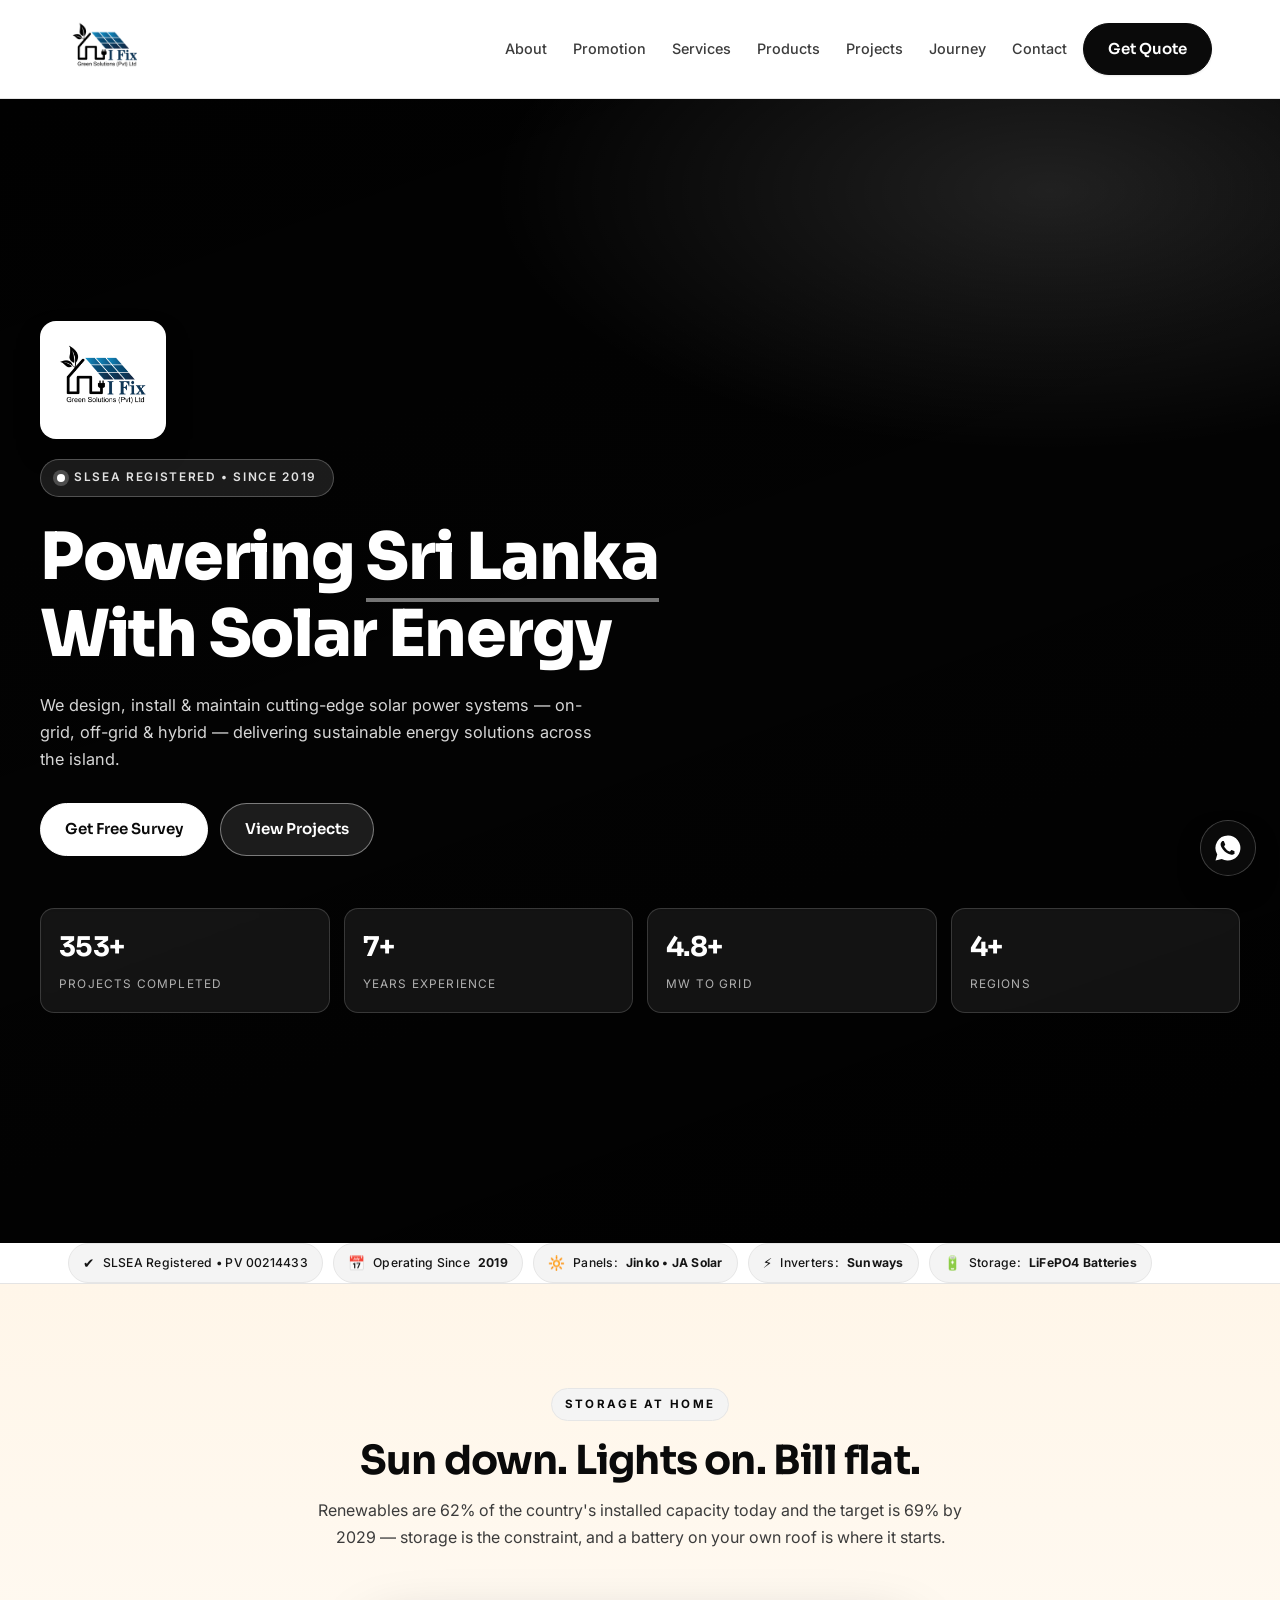
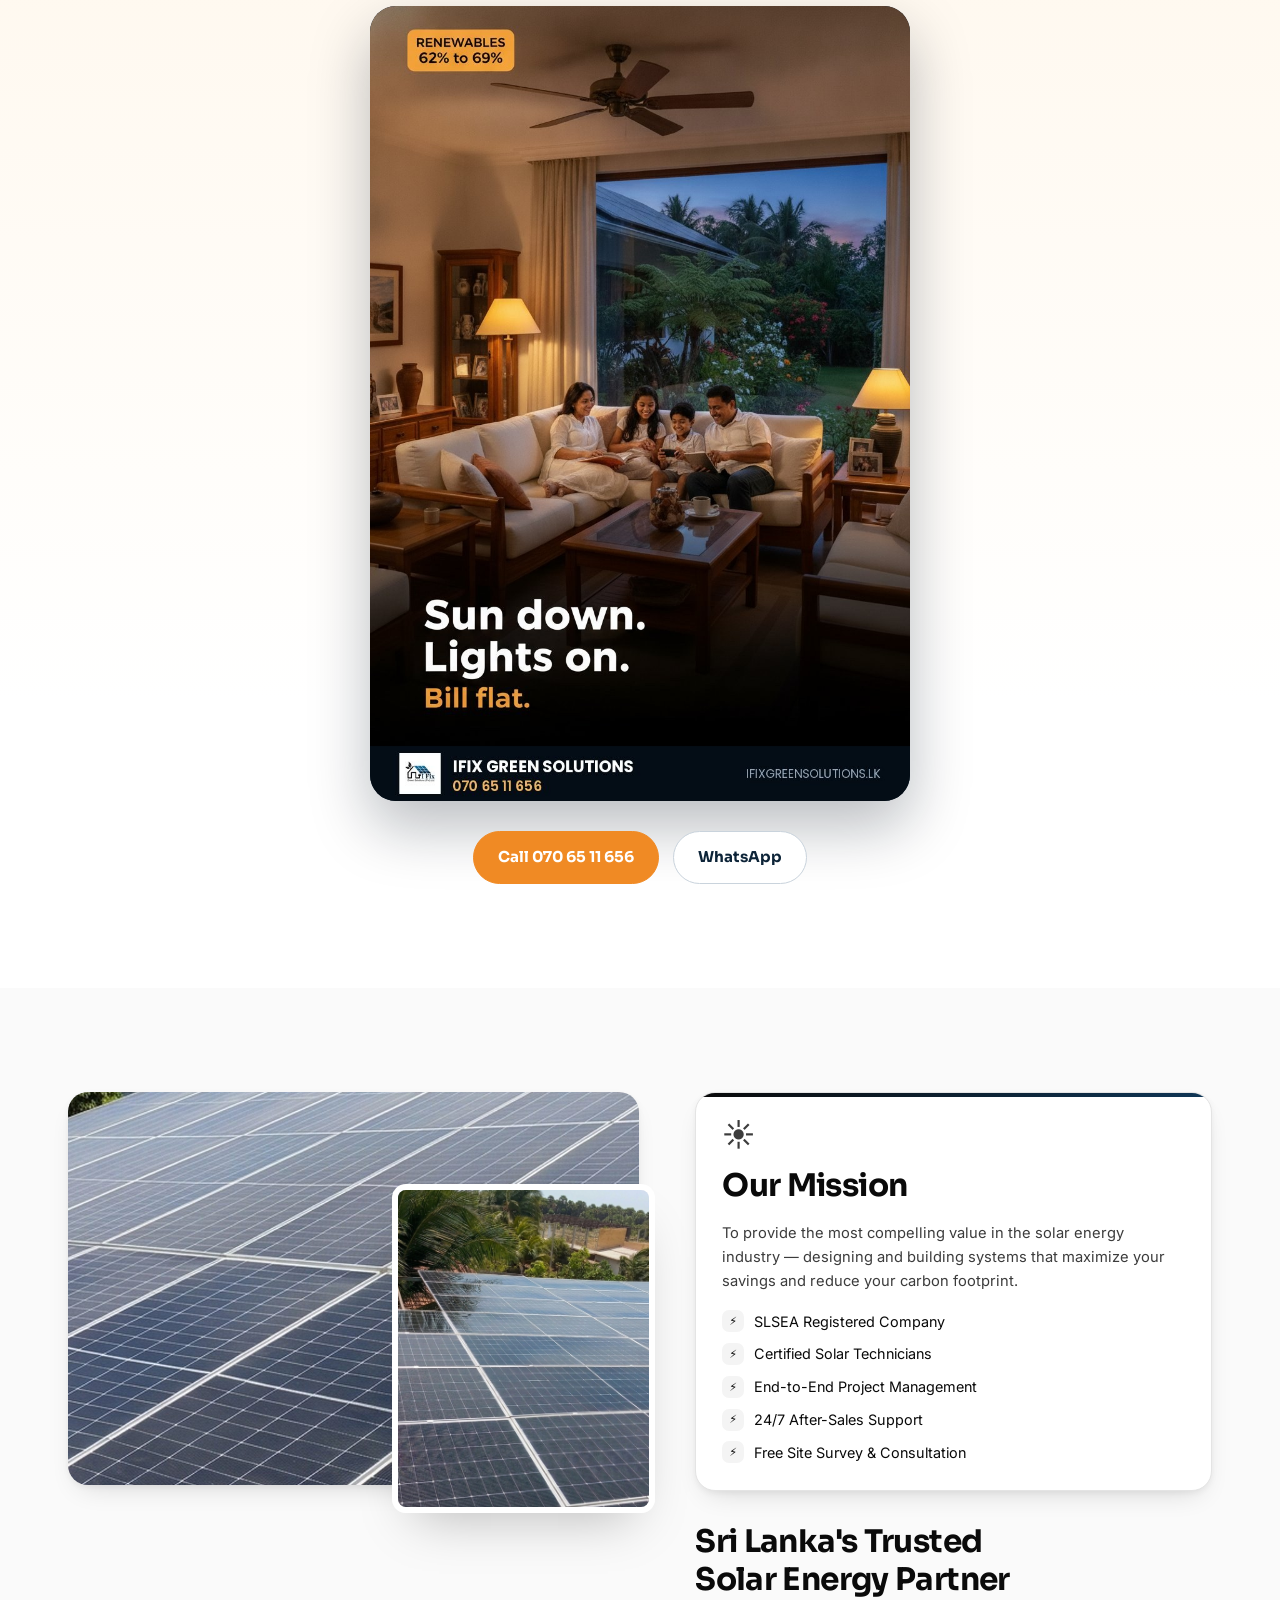
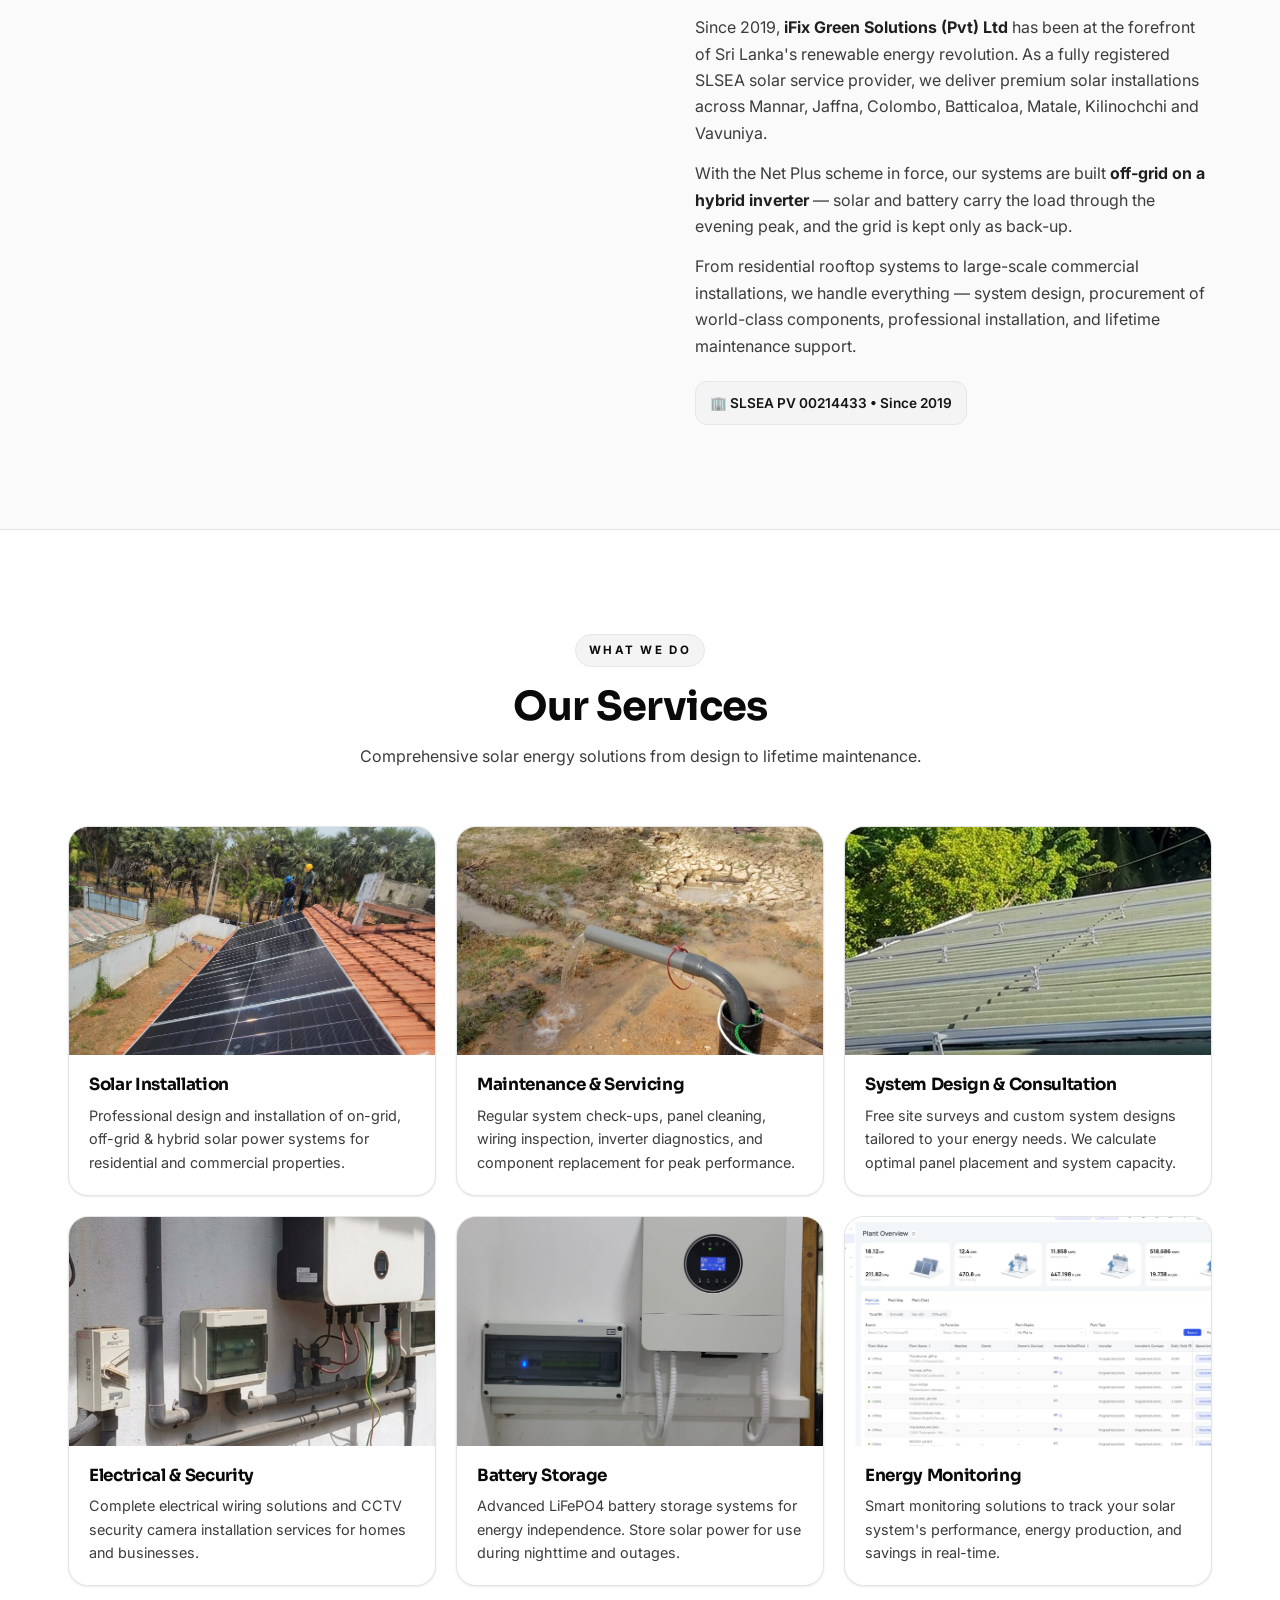
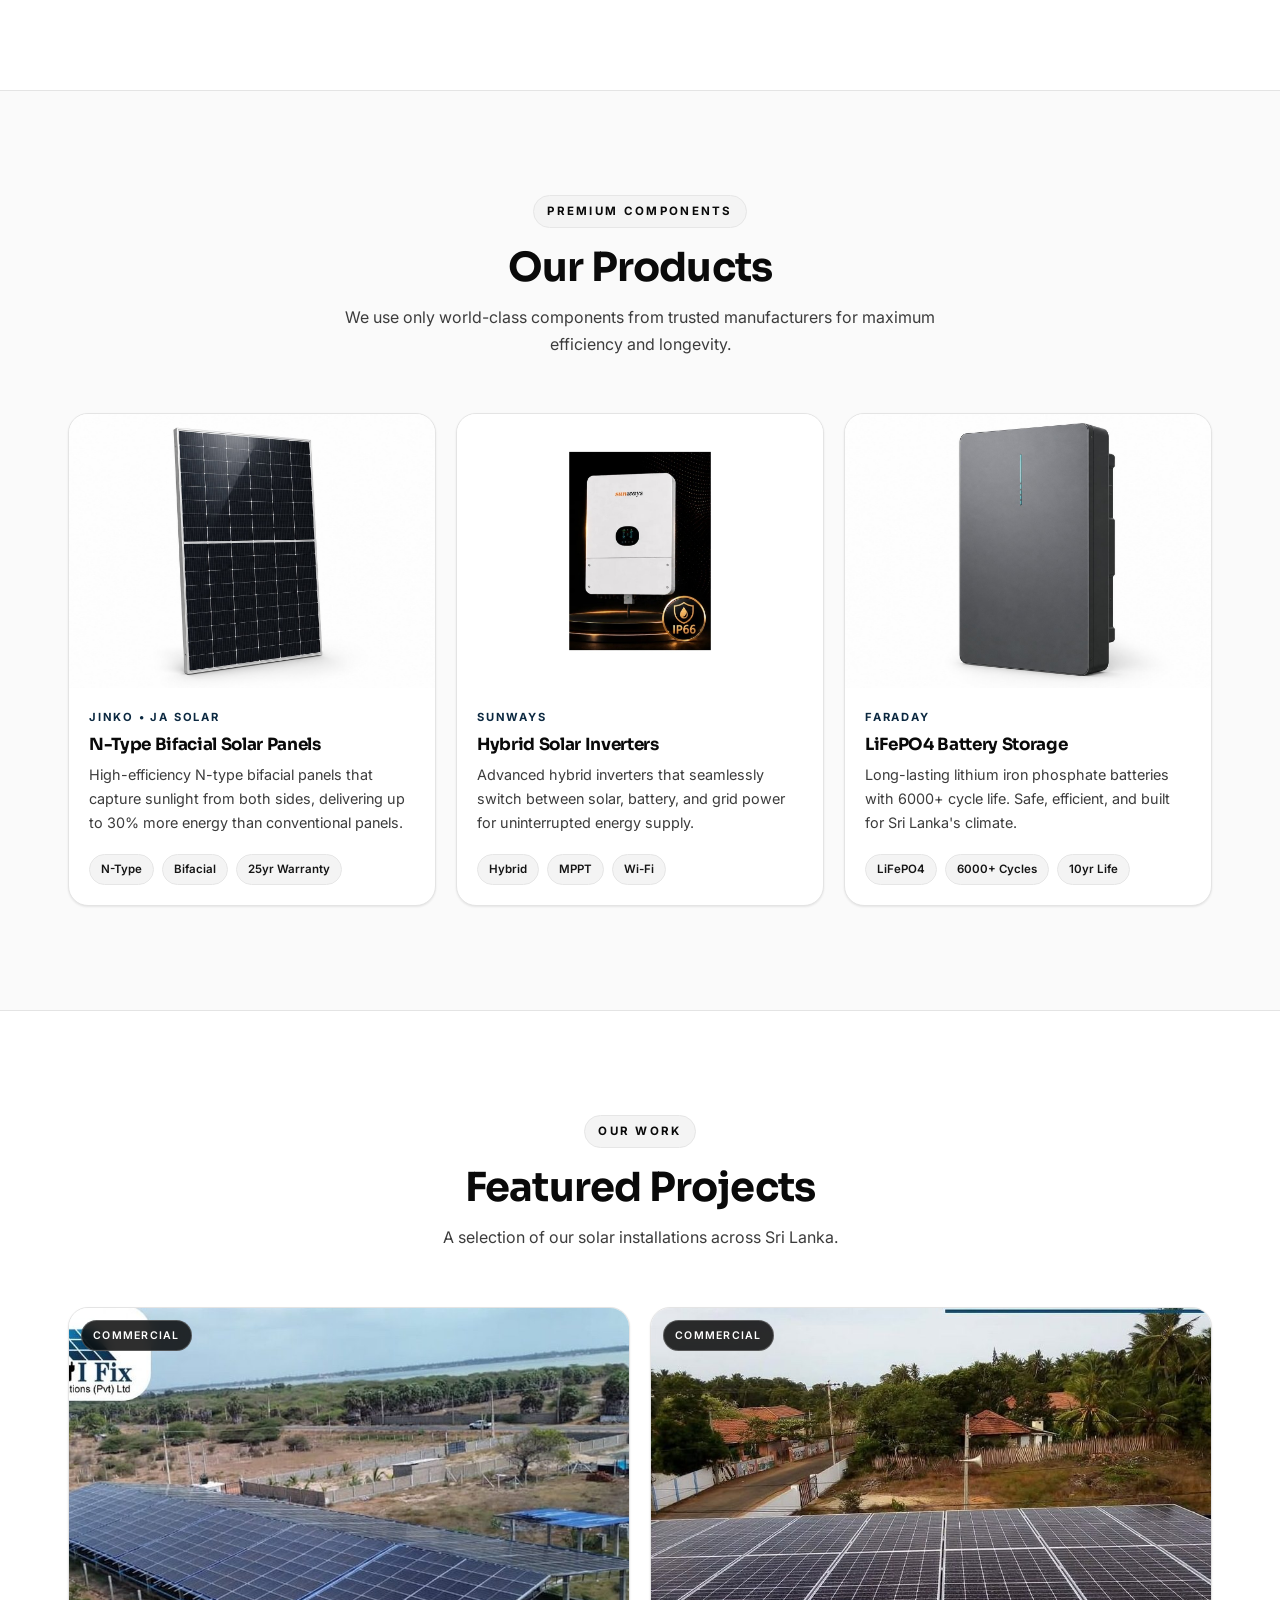
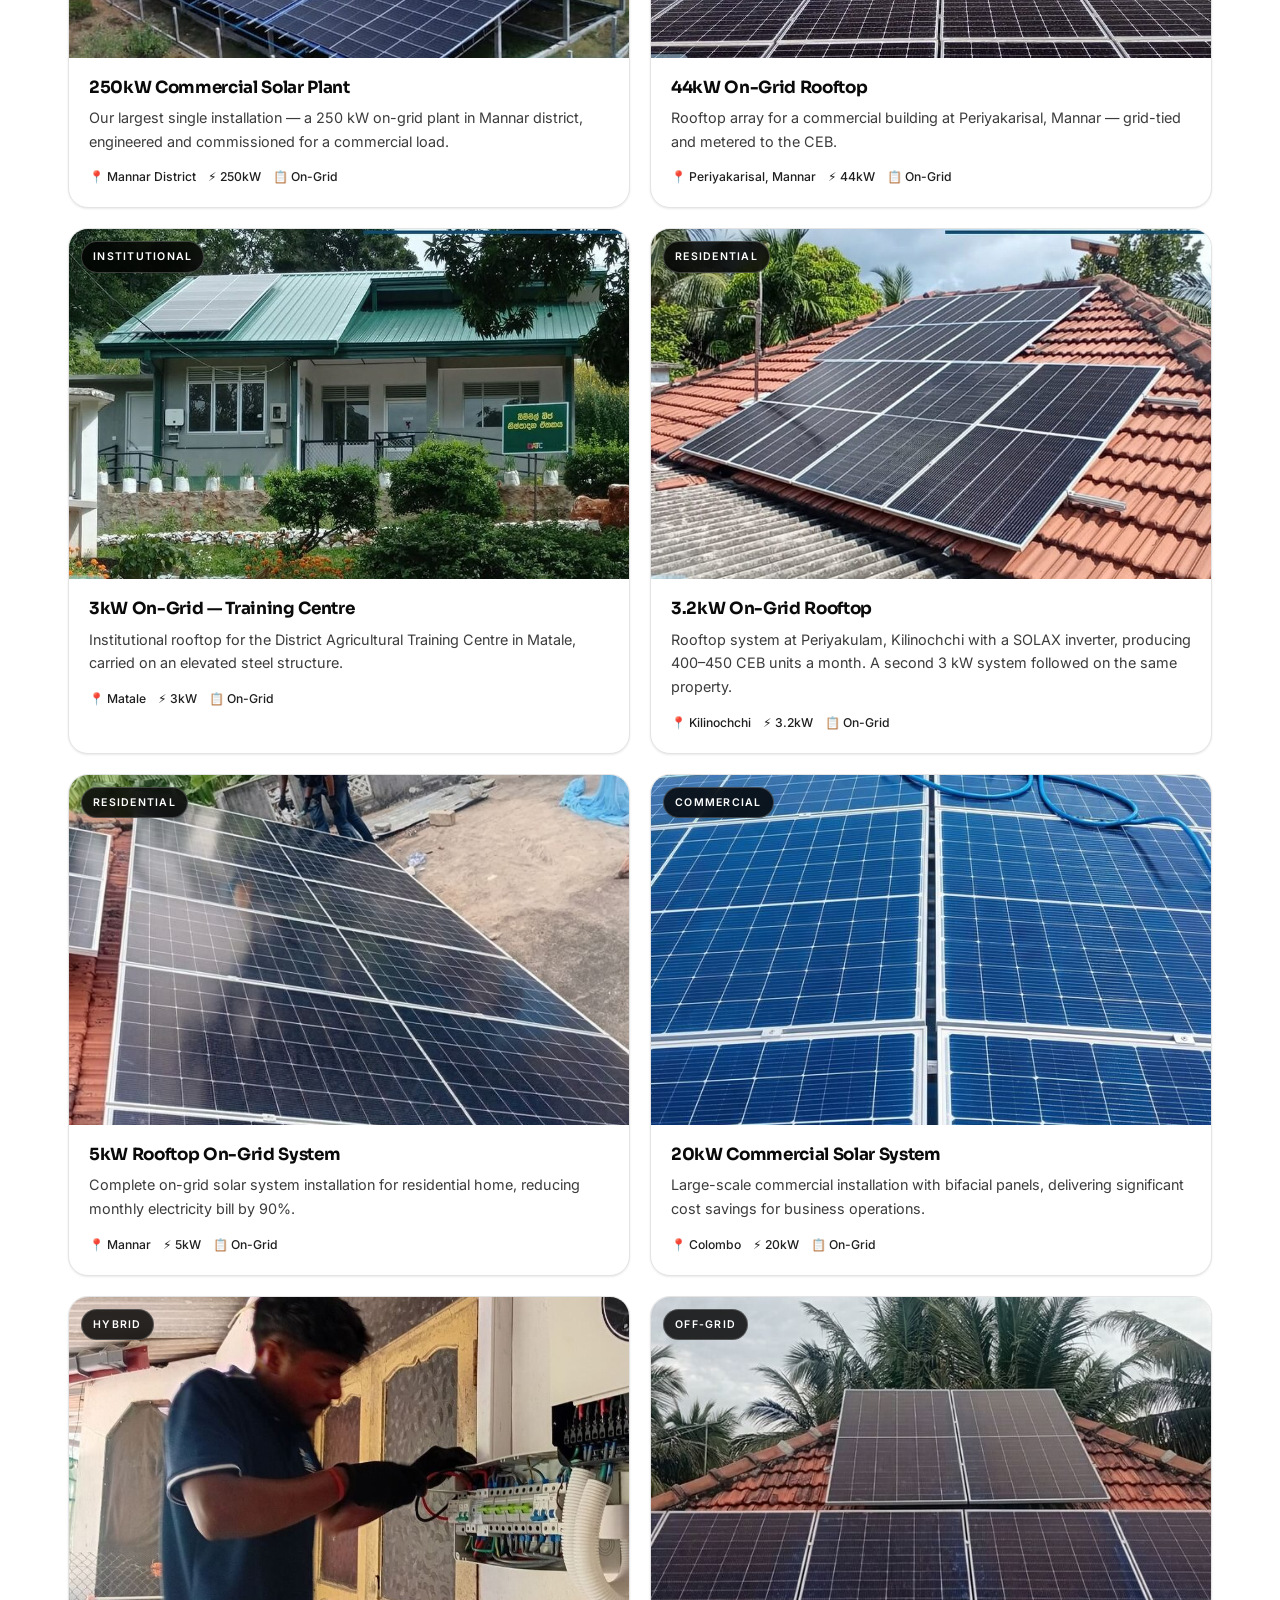
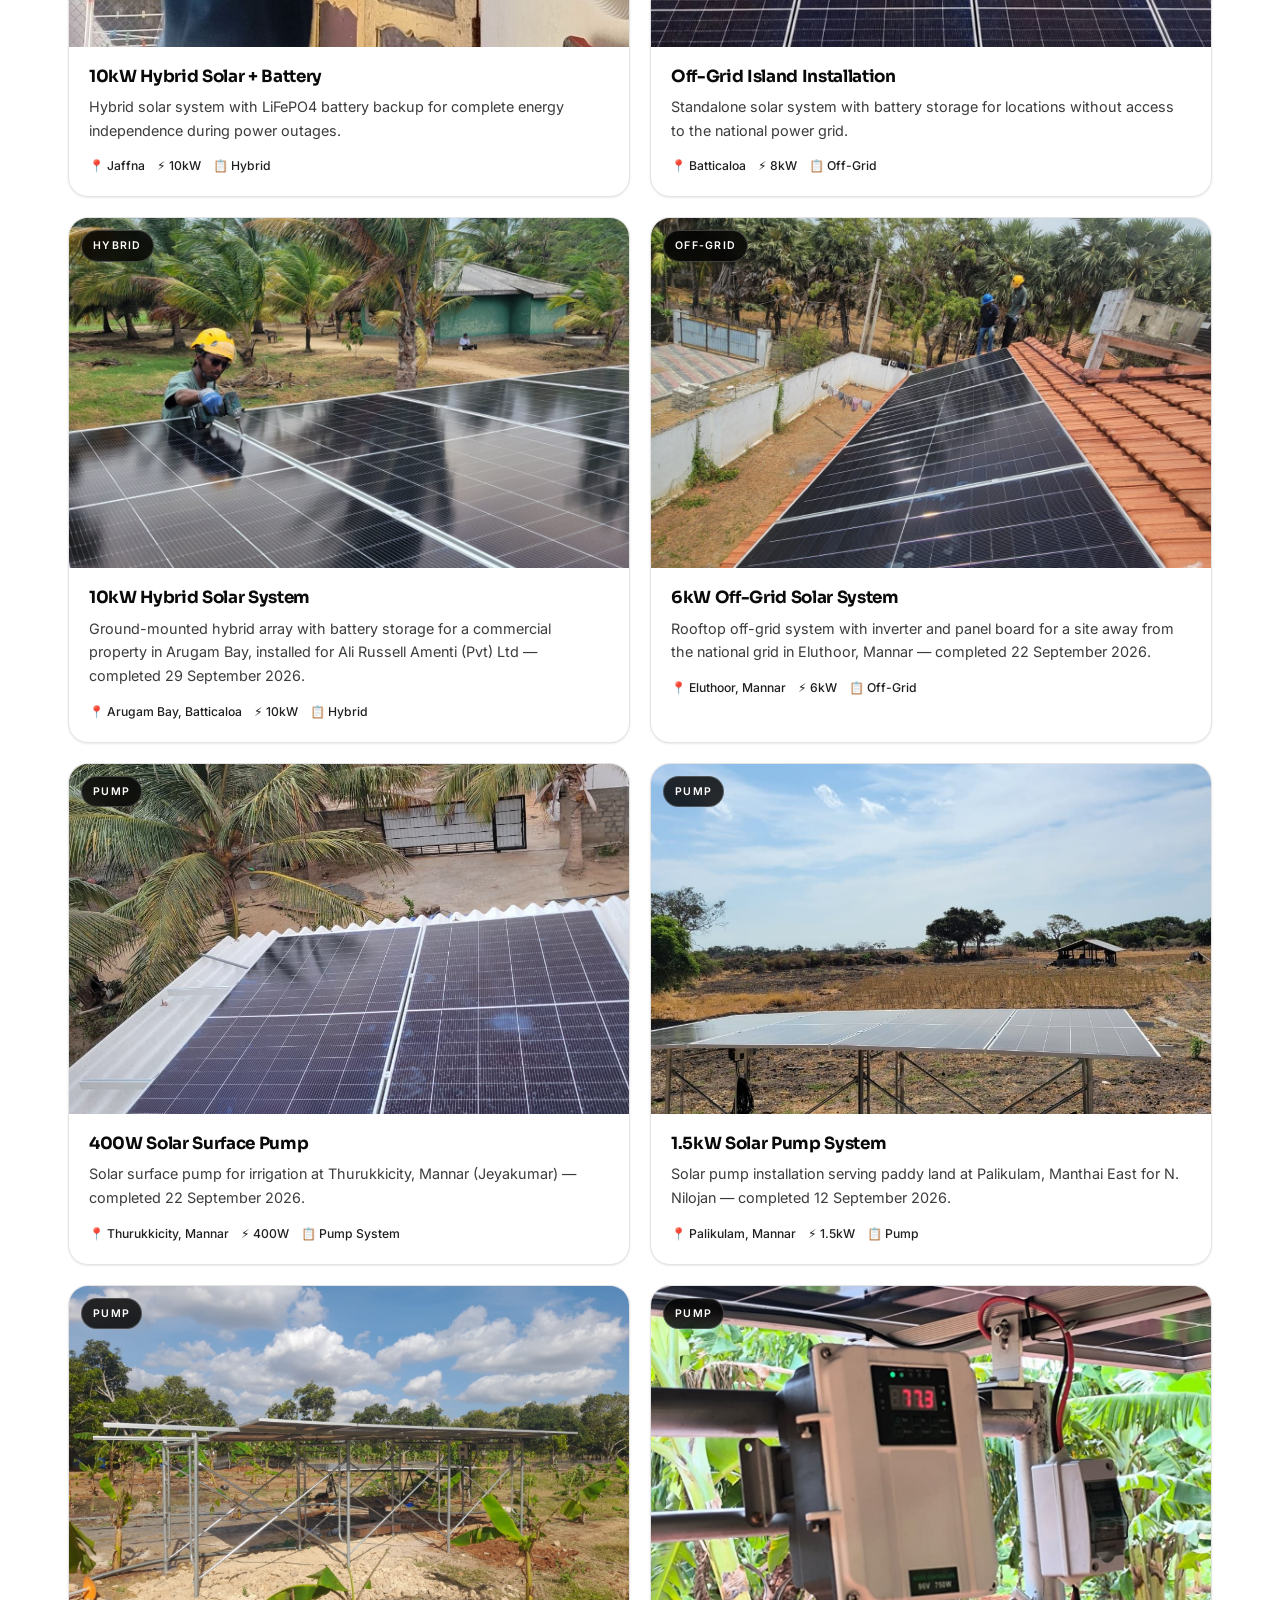
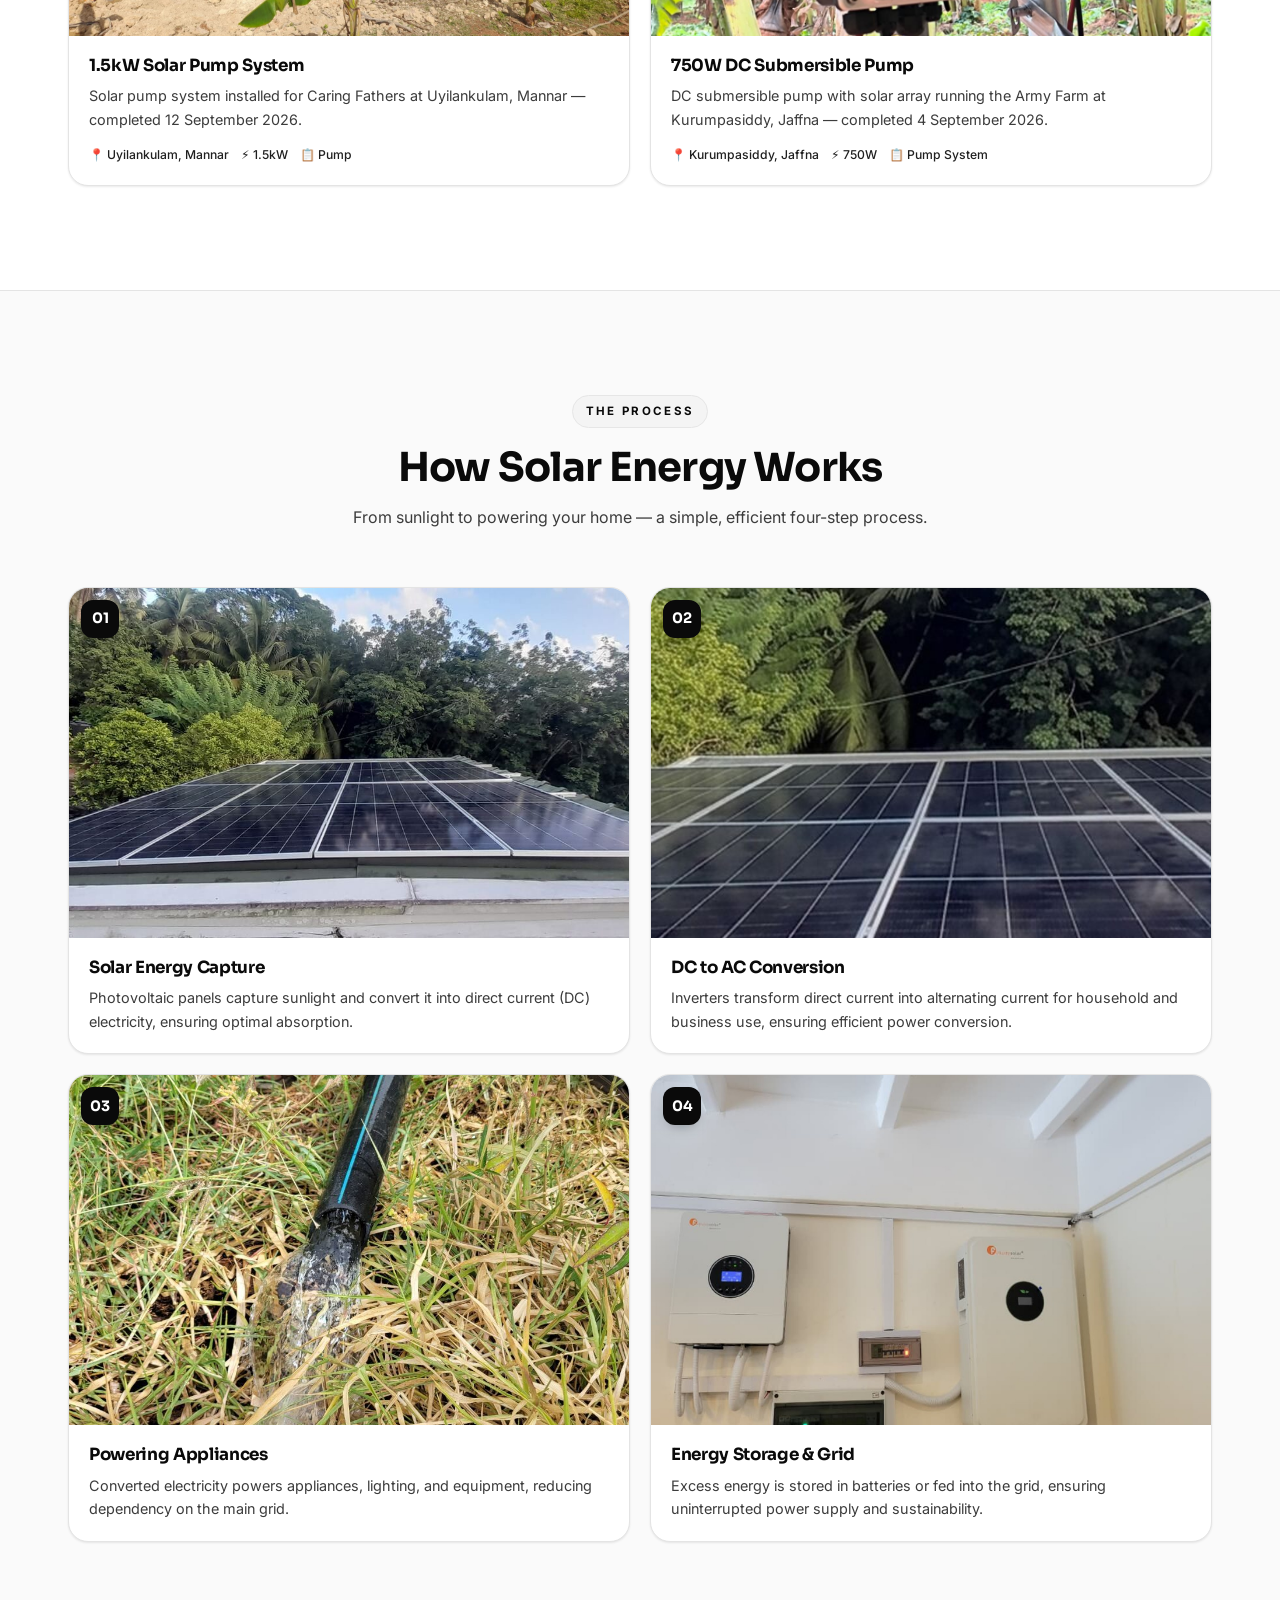
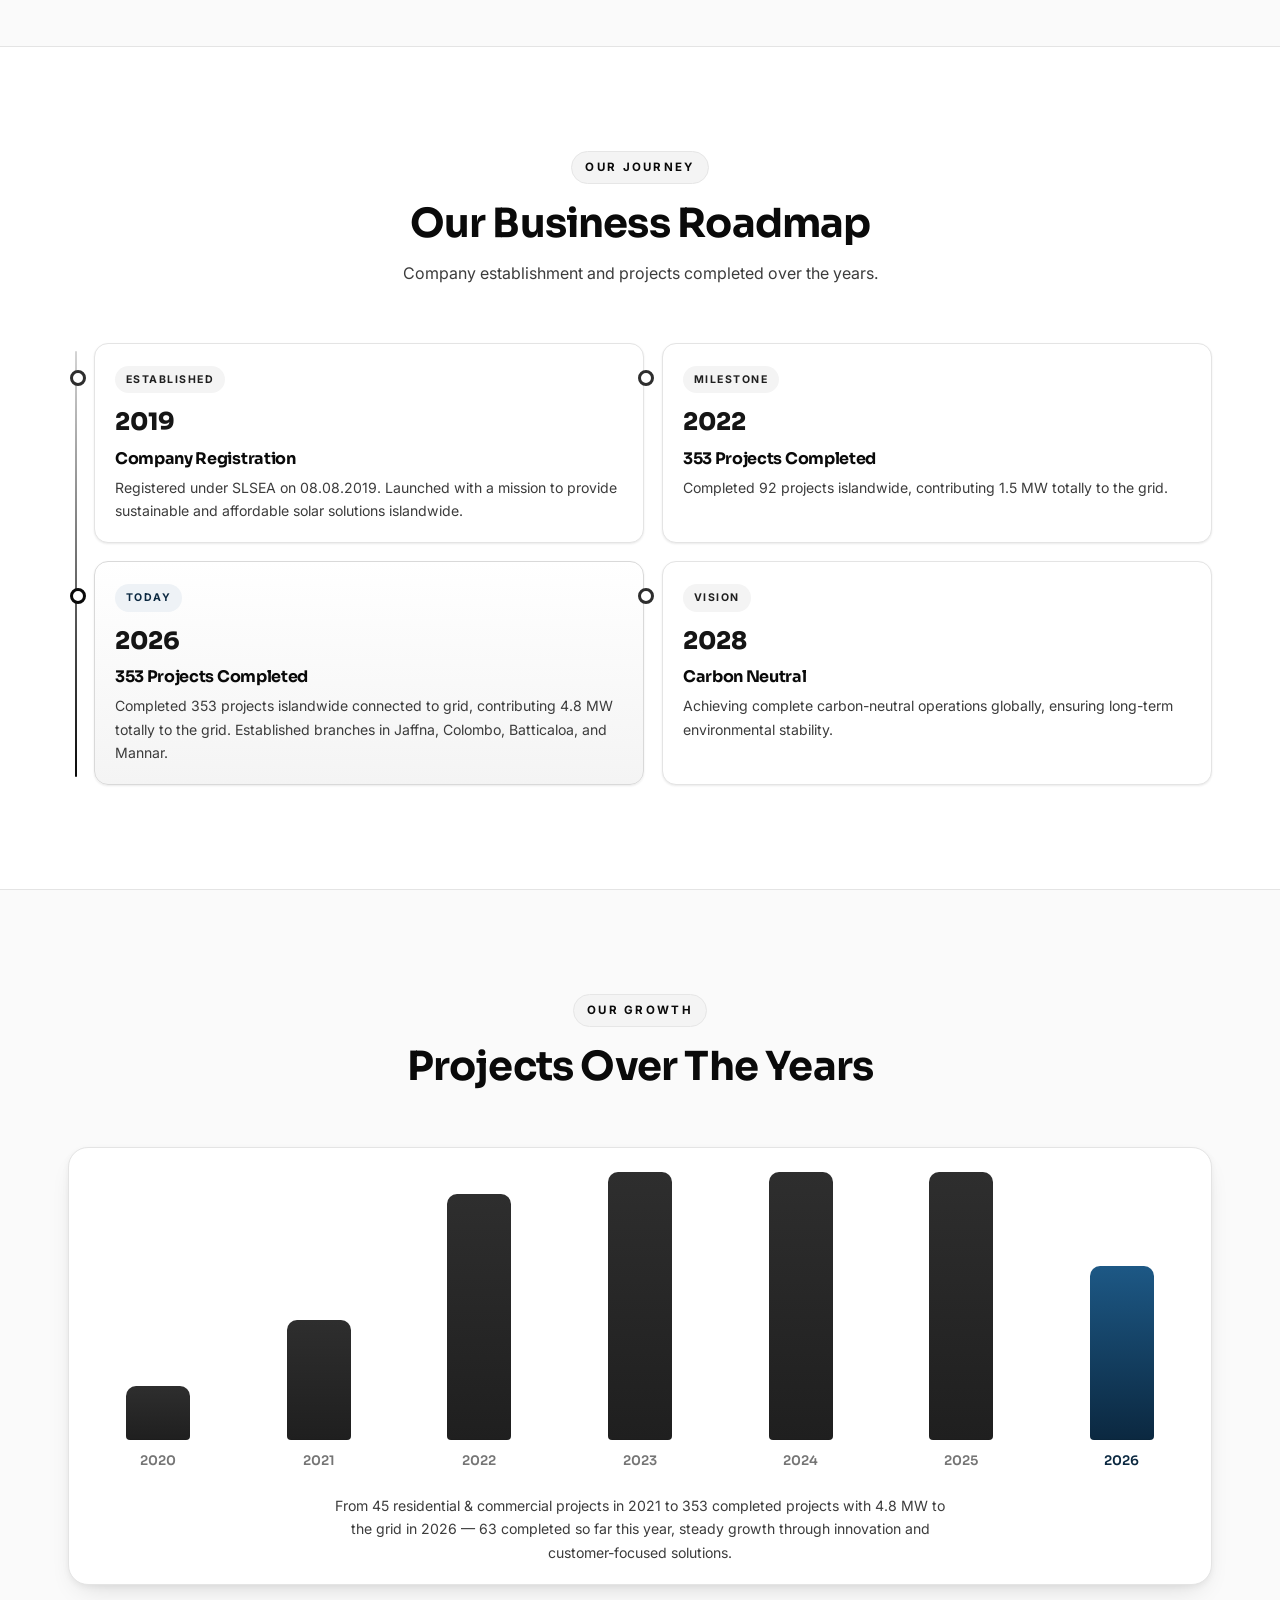
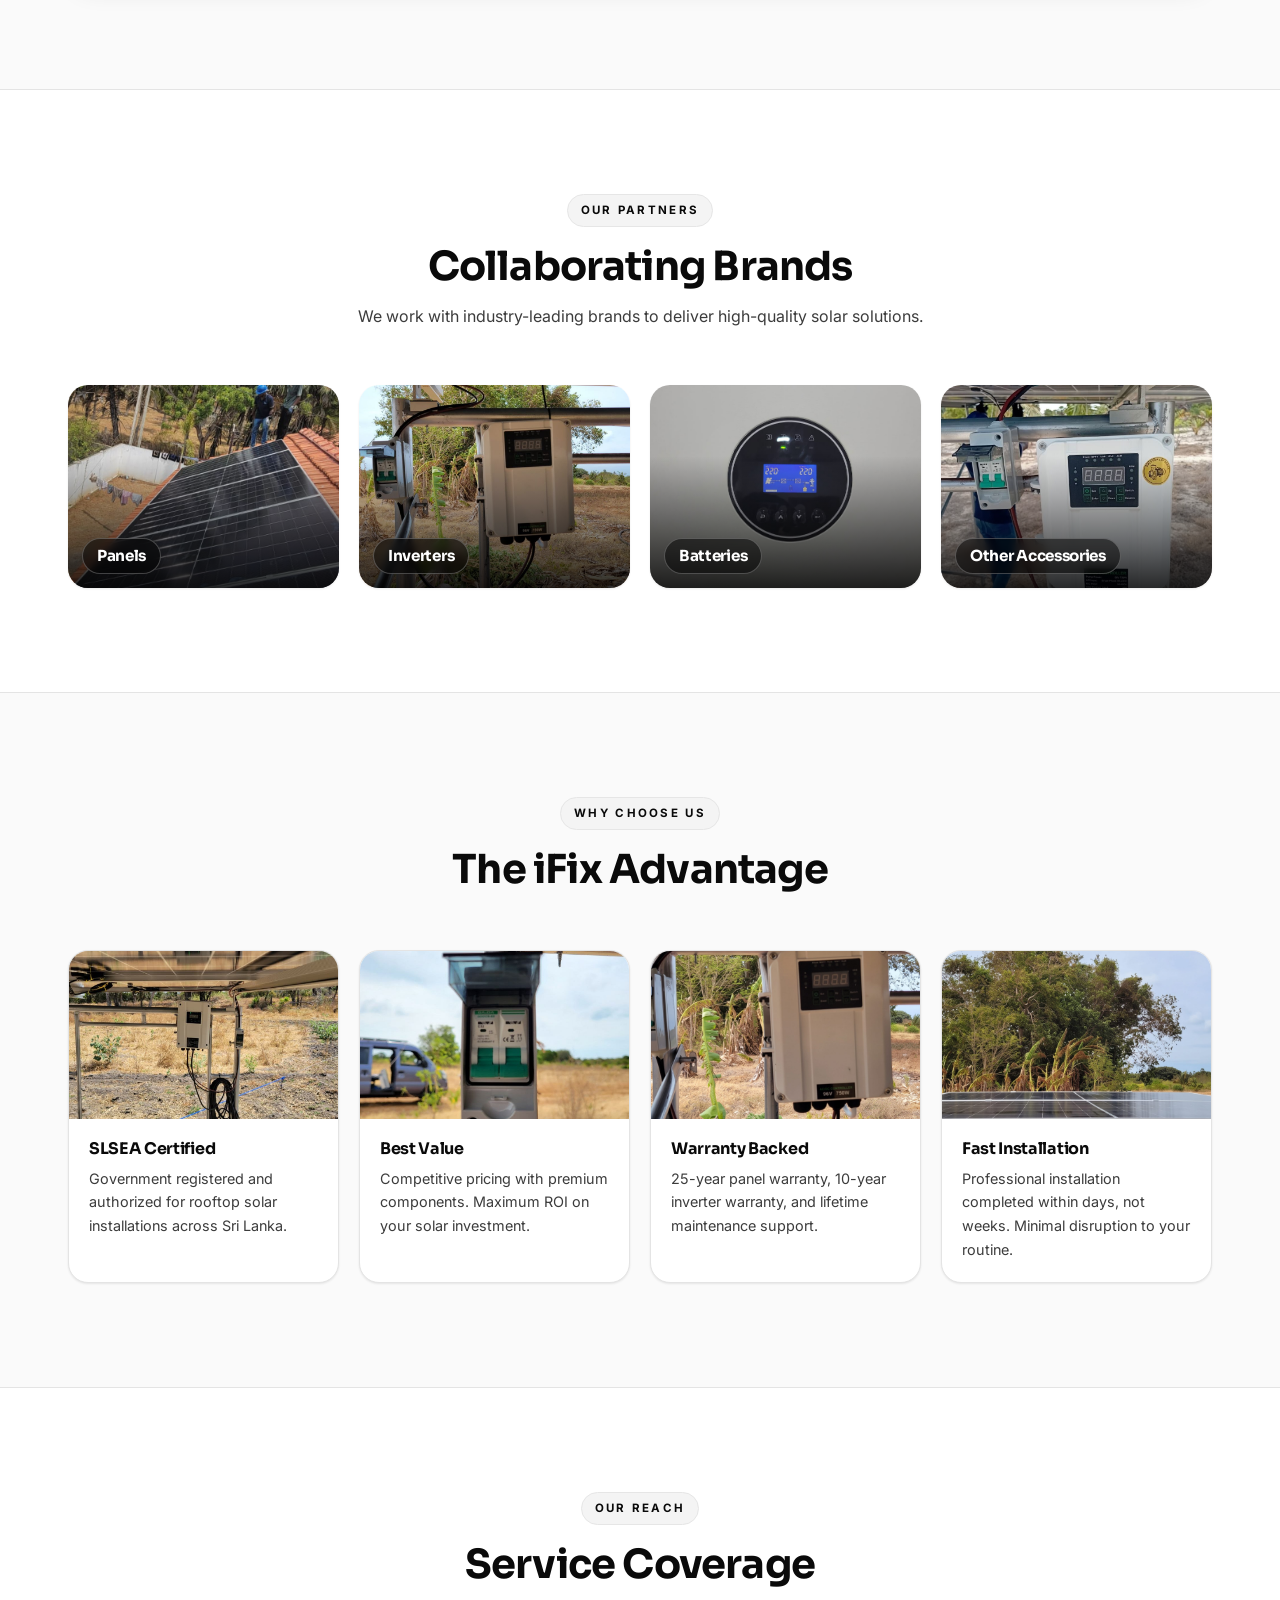
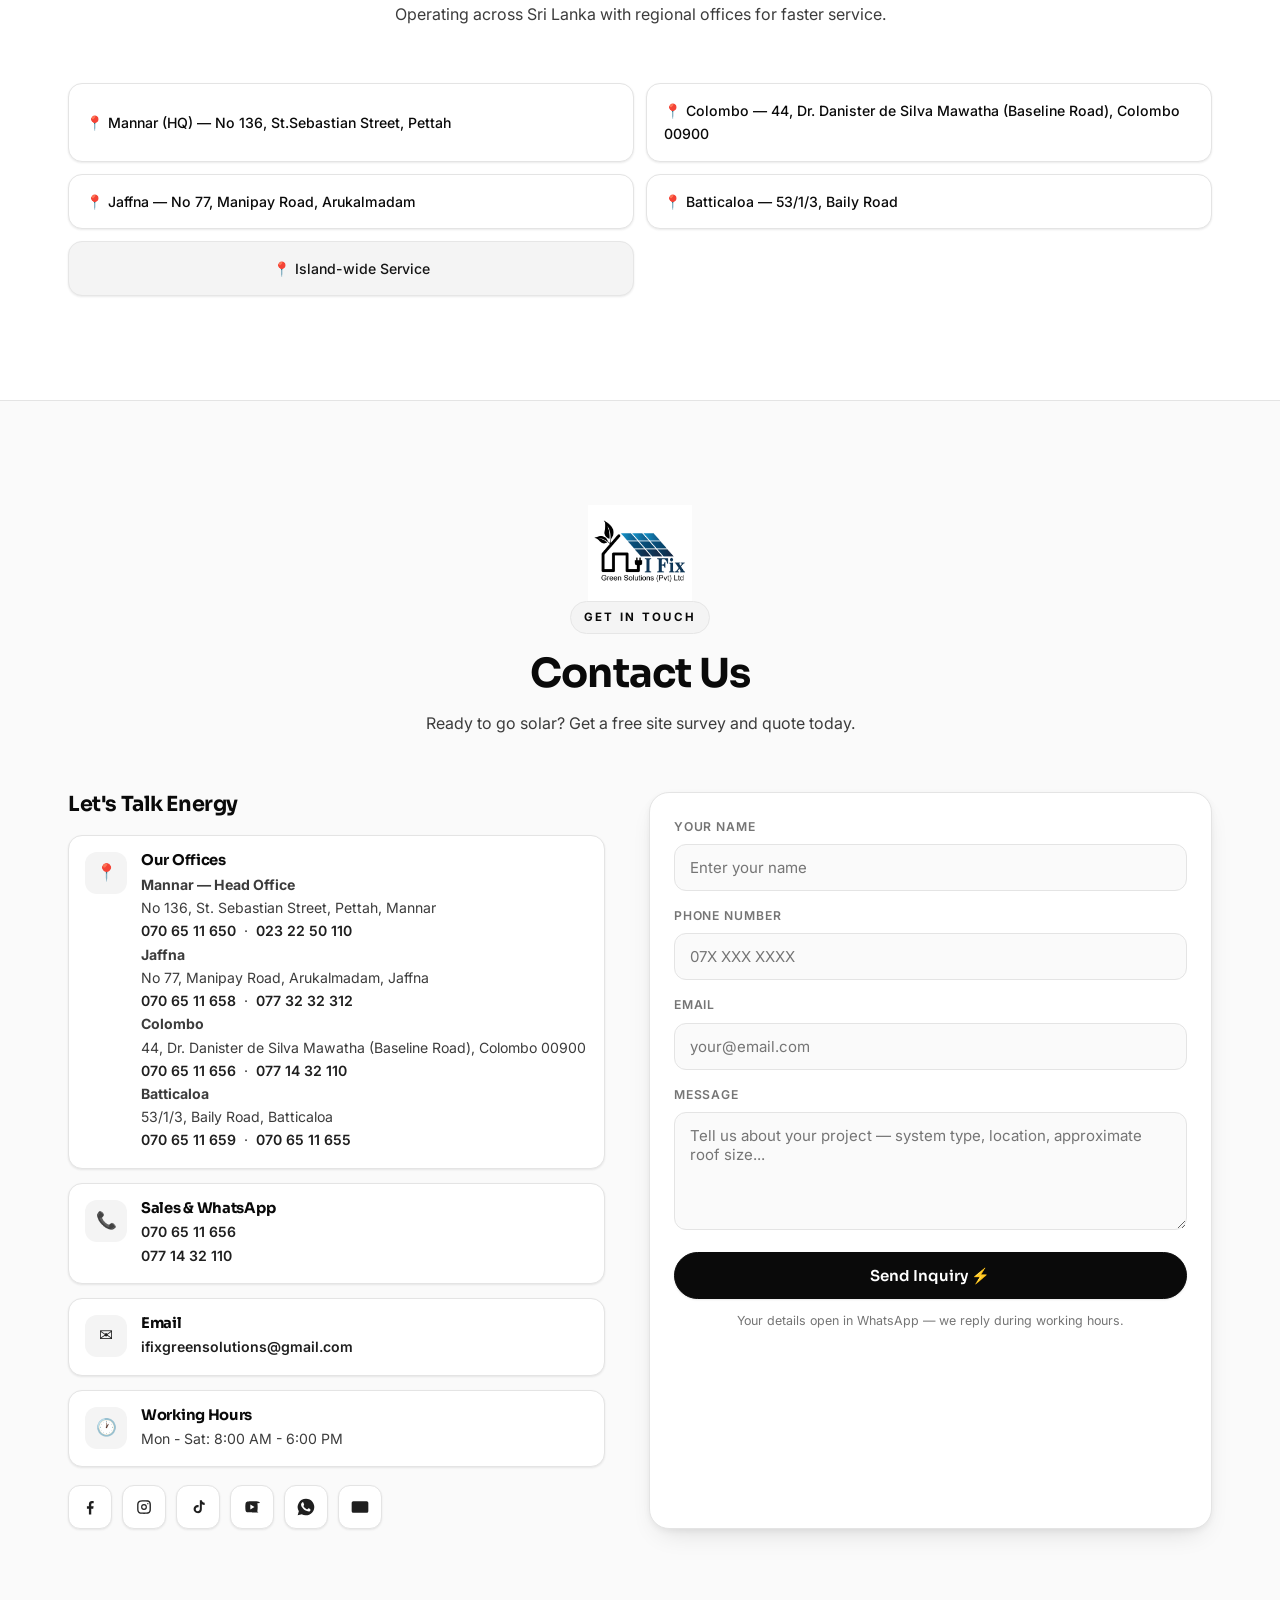
==== commit 73ad066d: "Promotion block: make Call and WhatsApp buttons legible on the light band" ====
--- a/index.html
+++ b/index.html
@@ -428,6 +428,9 @@
     box-shadow:0 26px 60px rgba(6,18,31,.28);background:#0b1d2e;}
   .promo-single img{display:block;width:100%;height:auto;}
   .promo-cta{display:flex;gap:14px;justify-content:center;flex-wrap:wrap;margin-top:30px;}
+  .promo-cta .btn-amber{background:#f08a24;color:#fff;border:1px solid #f08a24;font-weight:700;}
+  .promo-cta .btn-ghost{background:#ffffff;color:#0d2438;border:1px solid #c9d3dc;font-weight:700;}
+  .promo-cta .btn-ghost:hover{background:#f4f7fa;}
   .offer-ribbon{display:inline-block;margin:16px 0 0 16px;background:#f08a24;color:#fff;border-radius:999px;
     font-size:9.5px;font-weight:800;letter-spacing:.7px;padding:5px 11px;text-transform:uppercase;
     white-space:nowrap;box-shadow:0 2px 6px rgba(0,0,0,.08);}
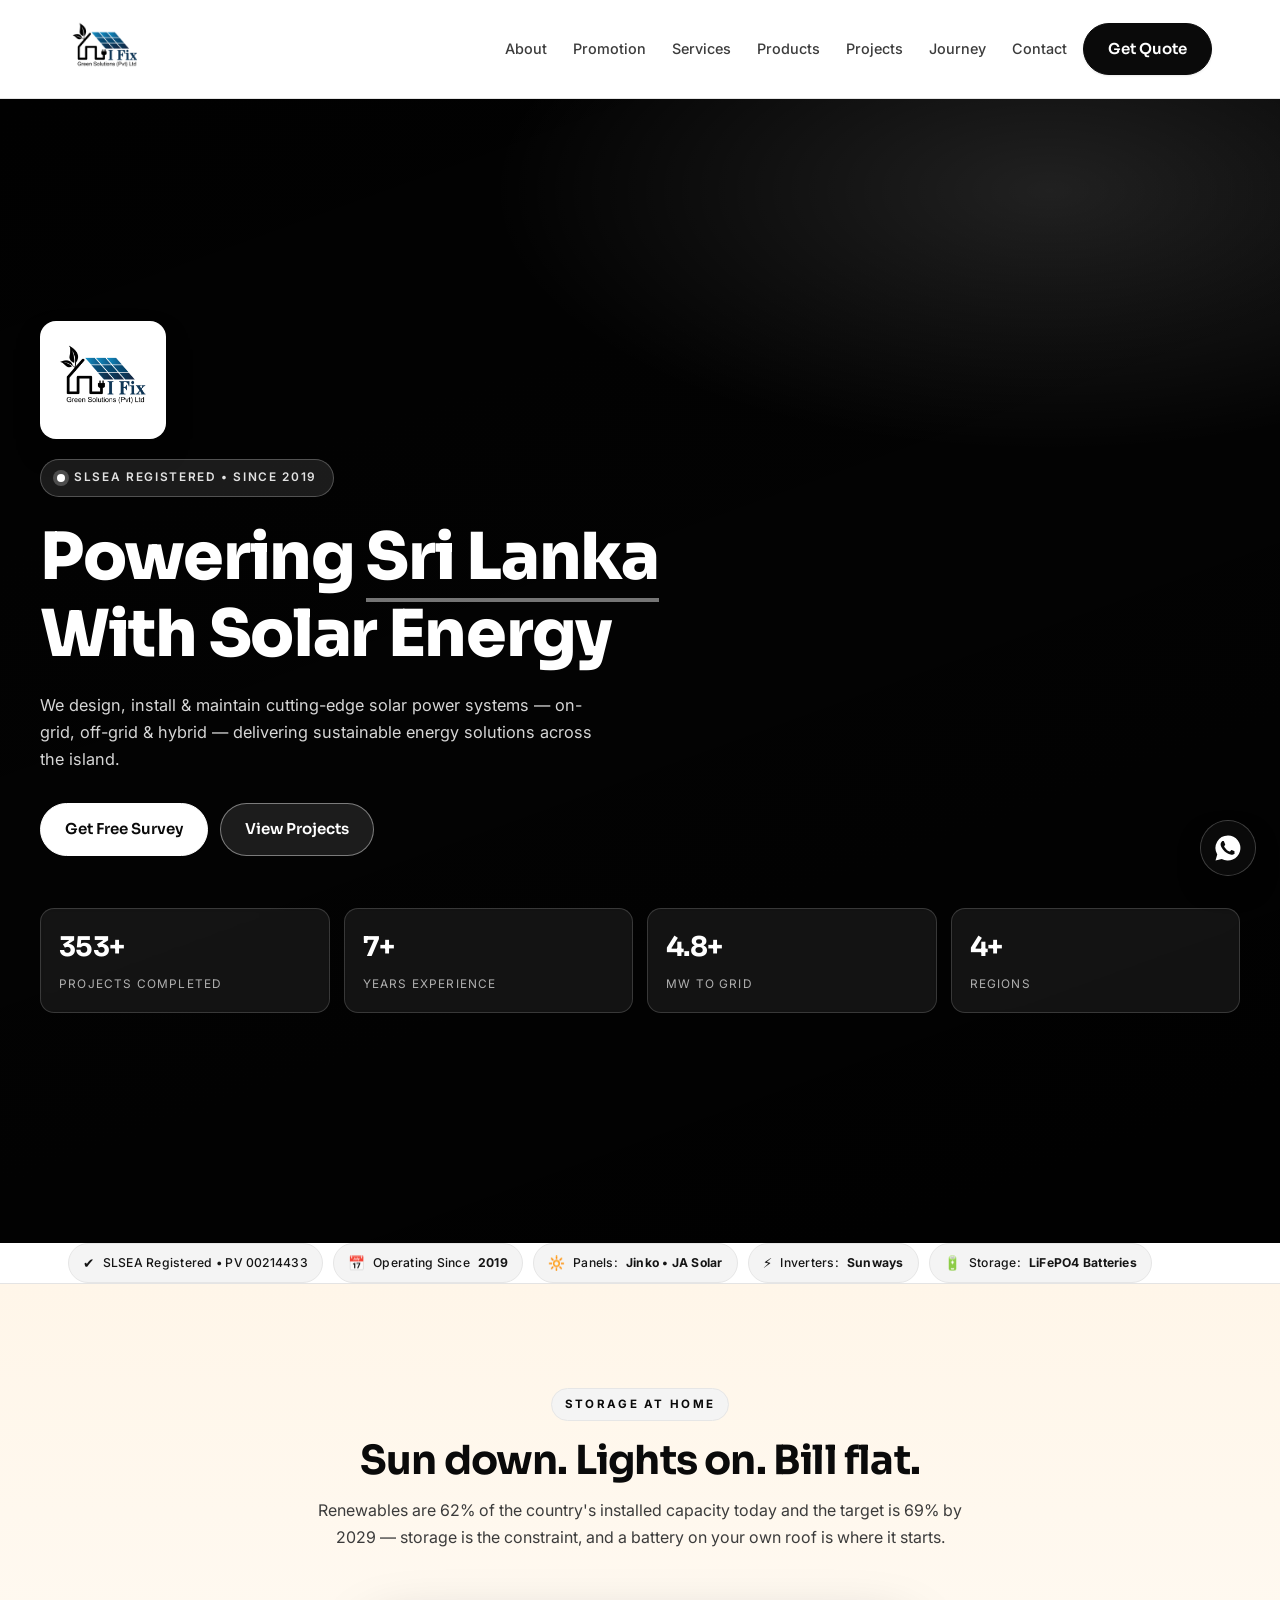
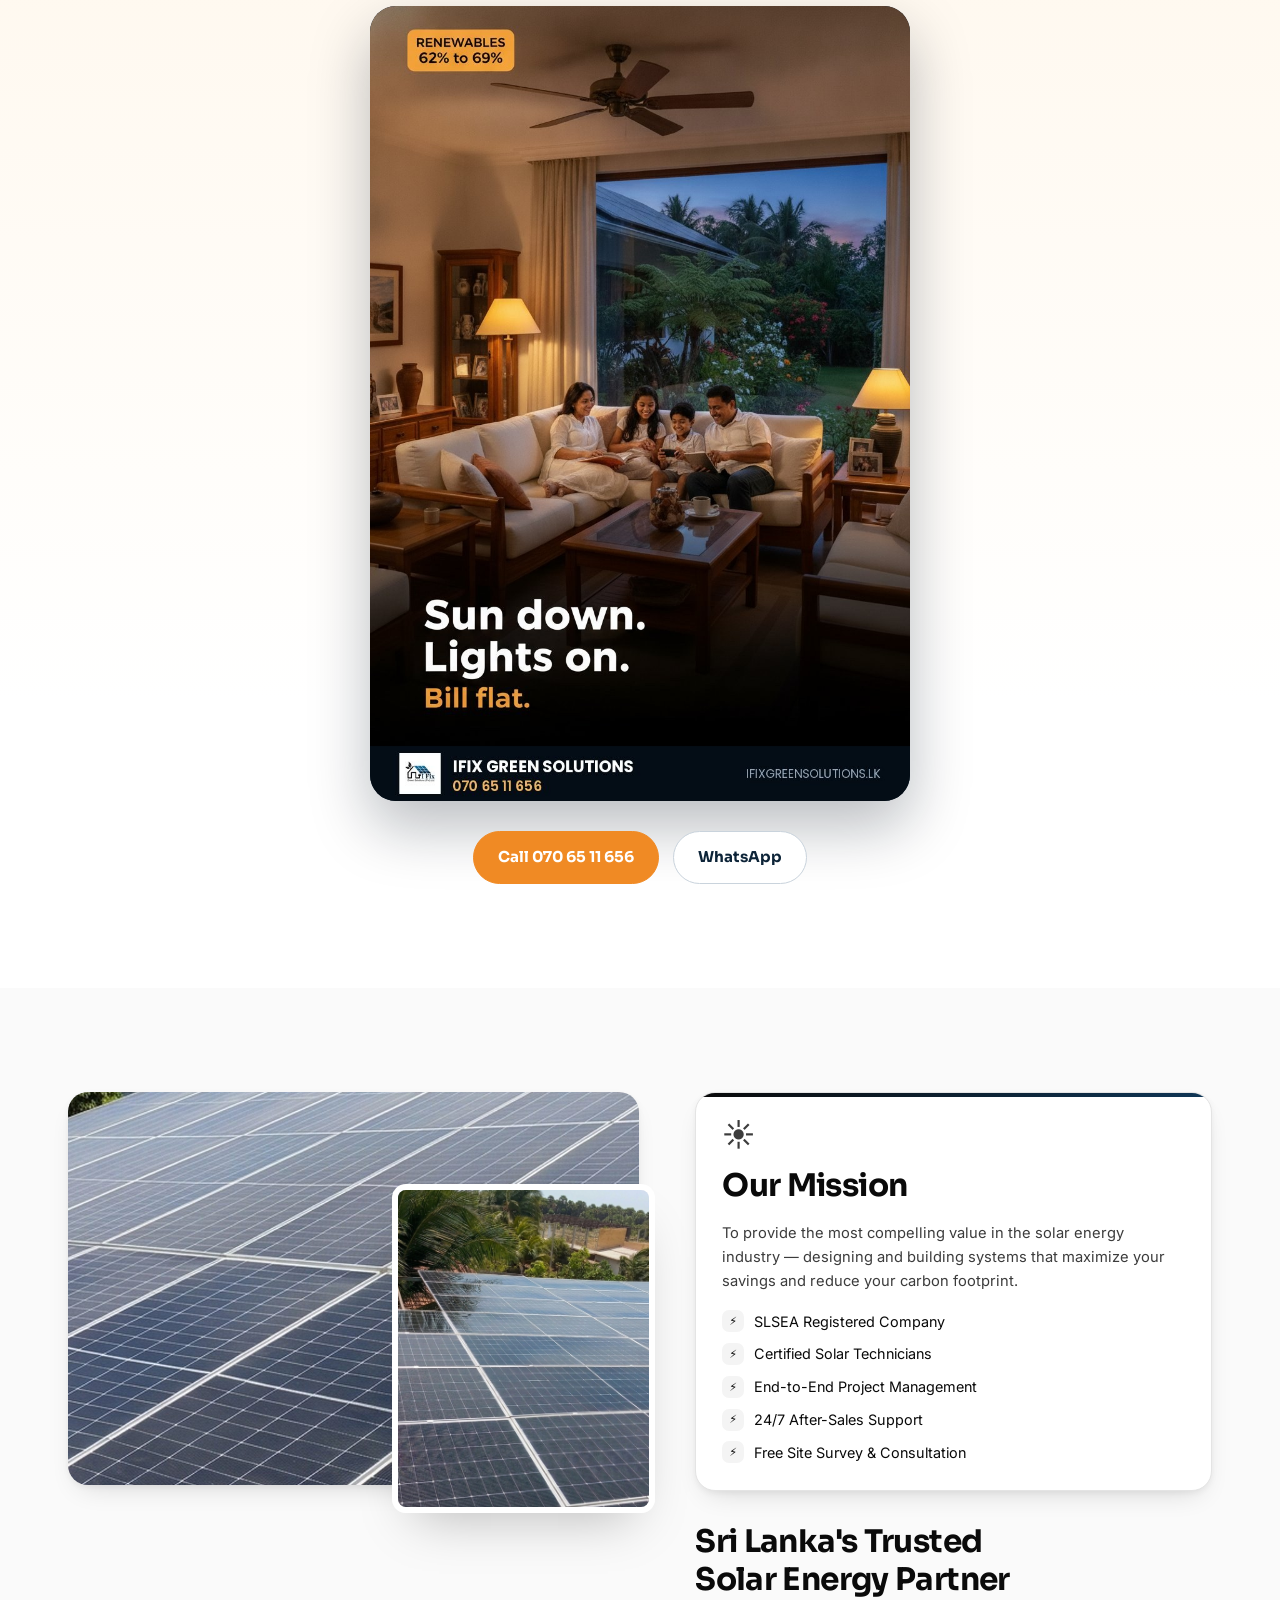
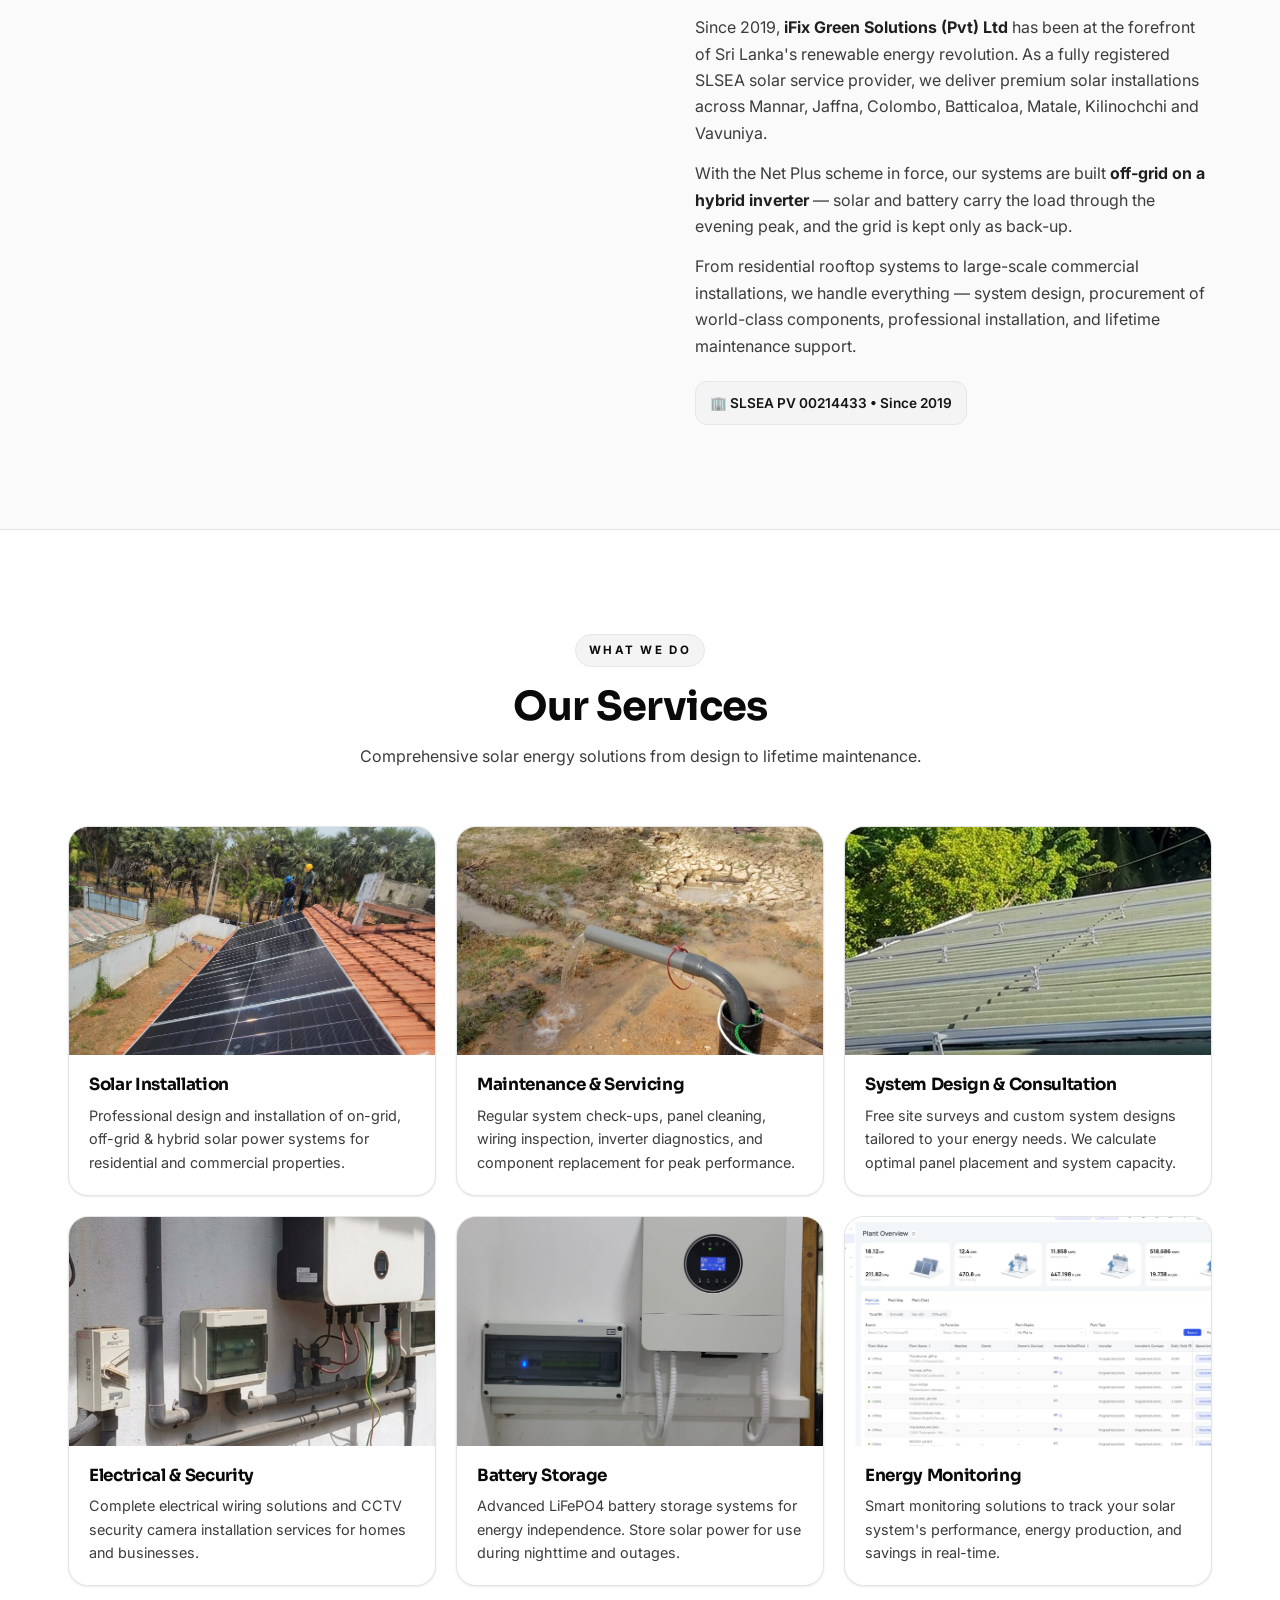
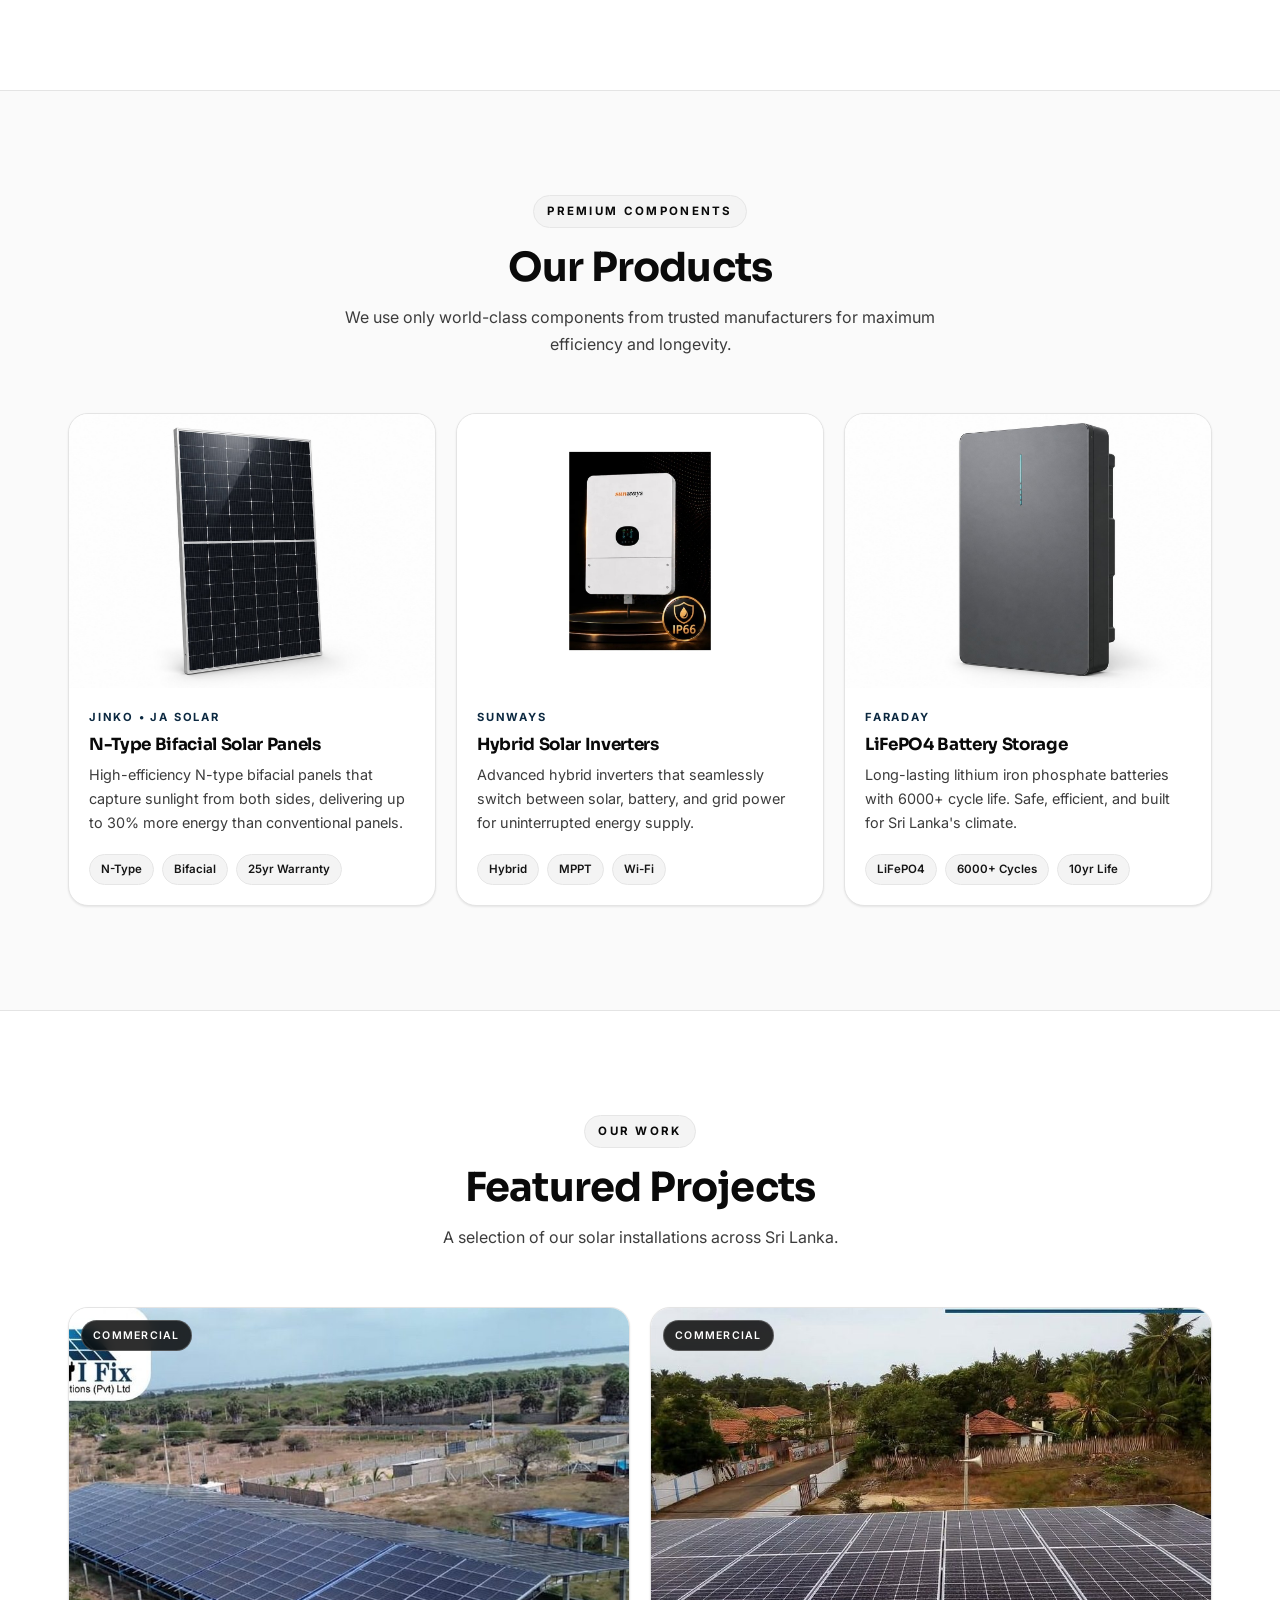
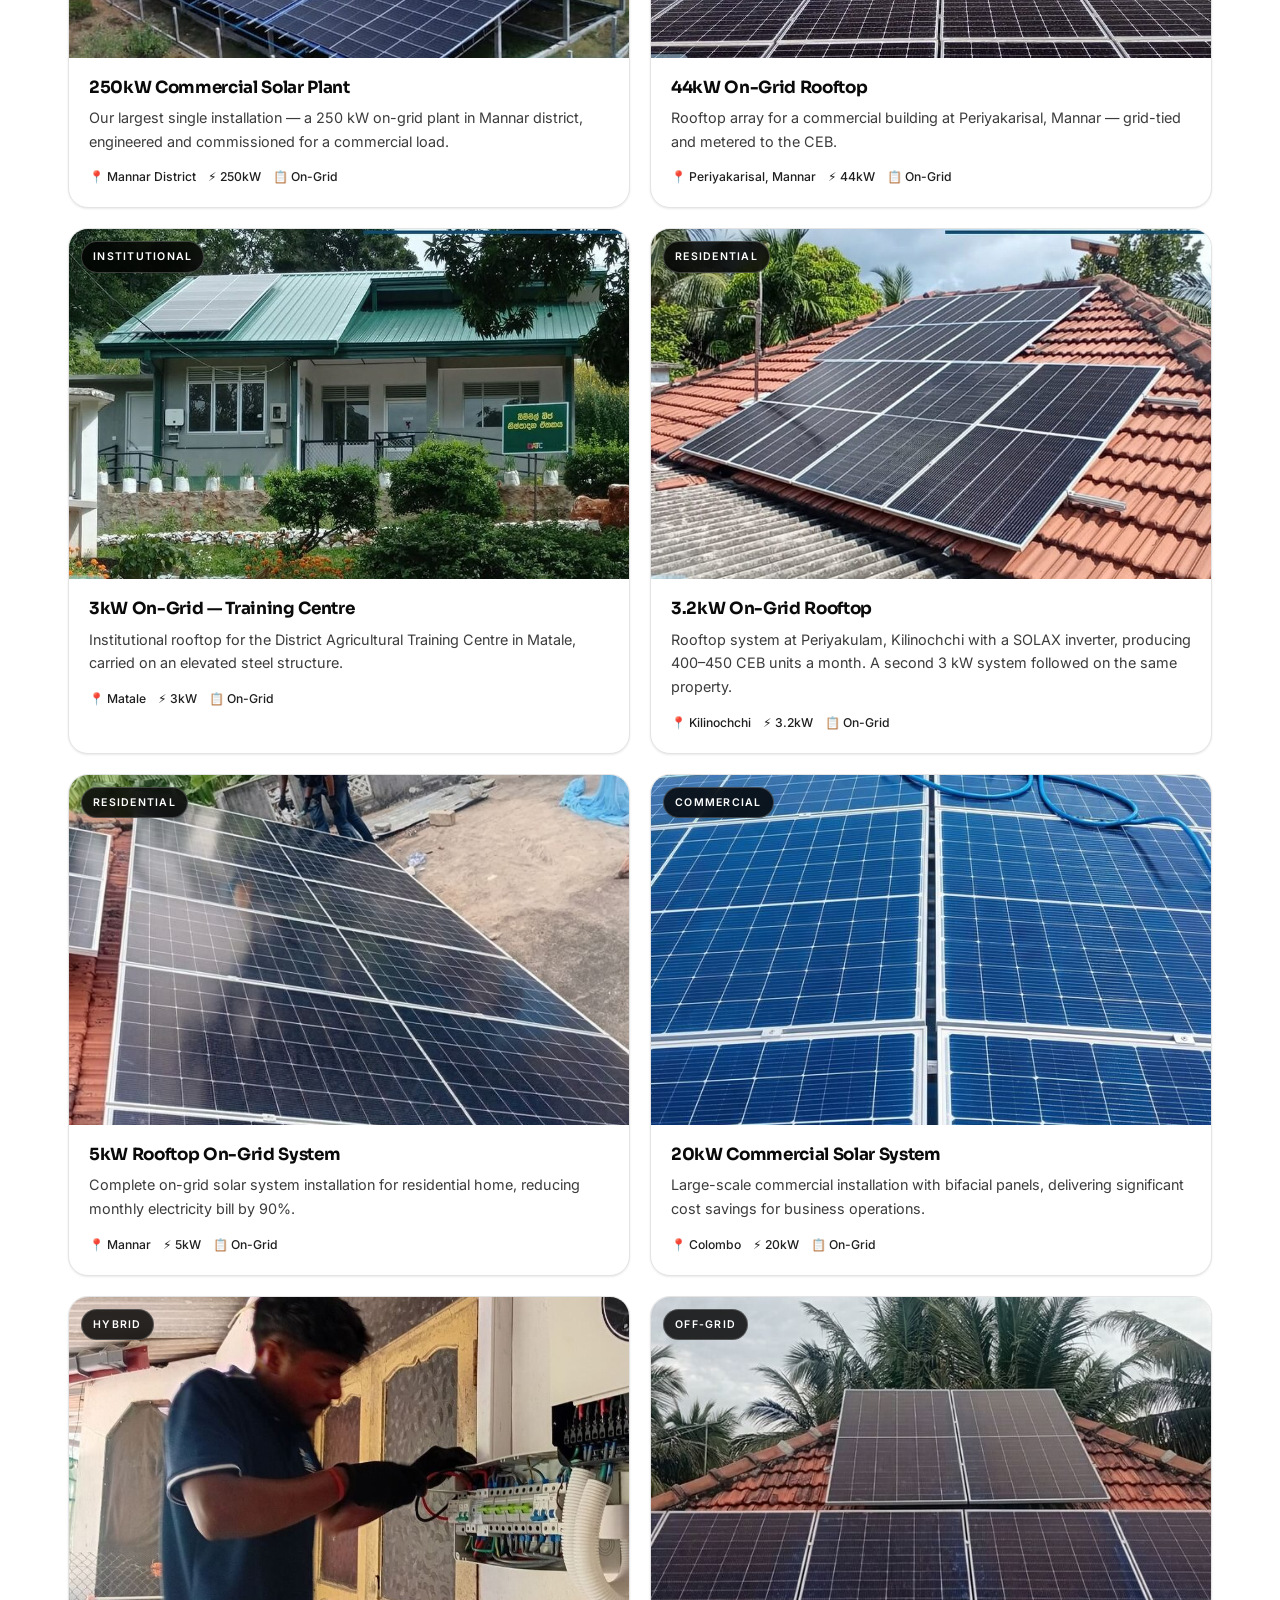
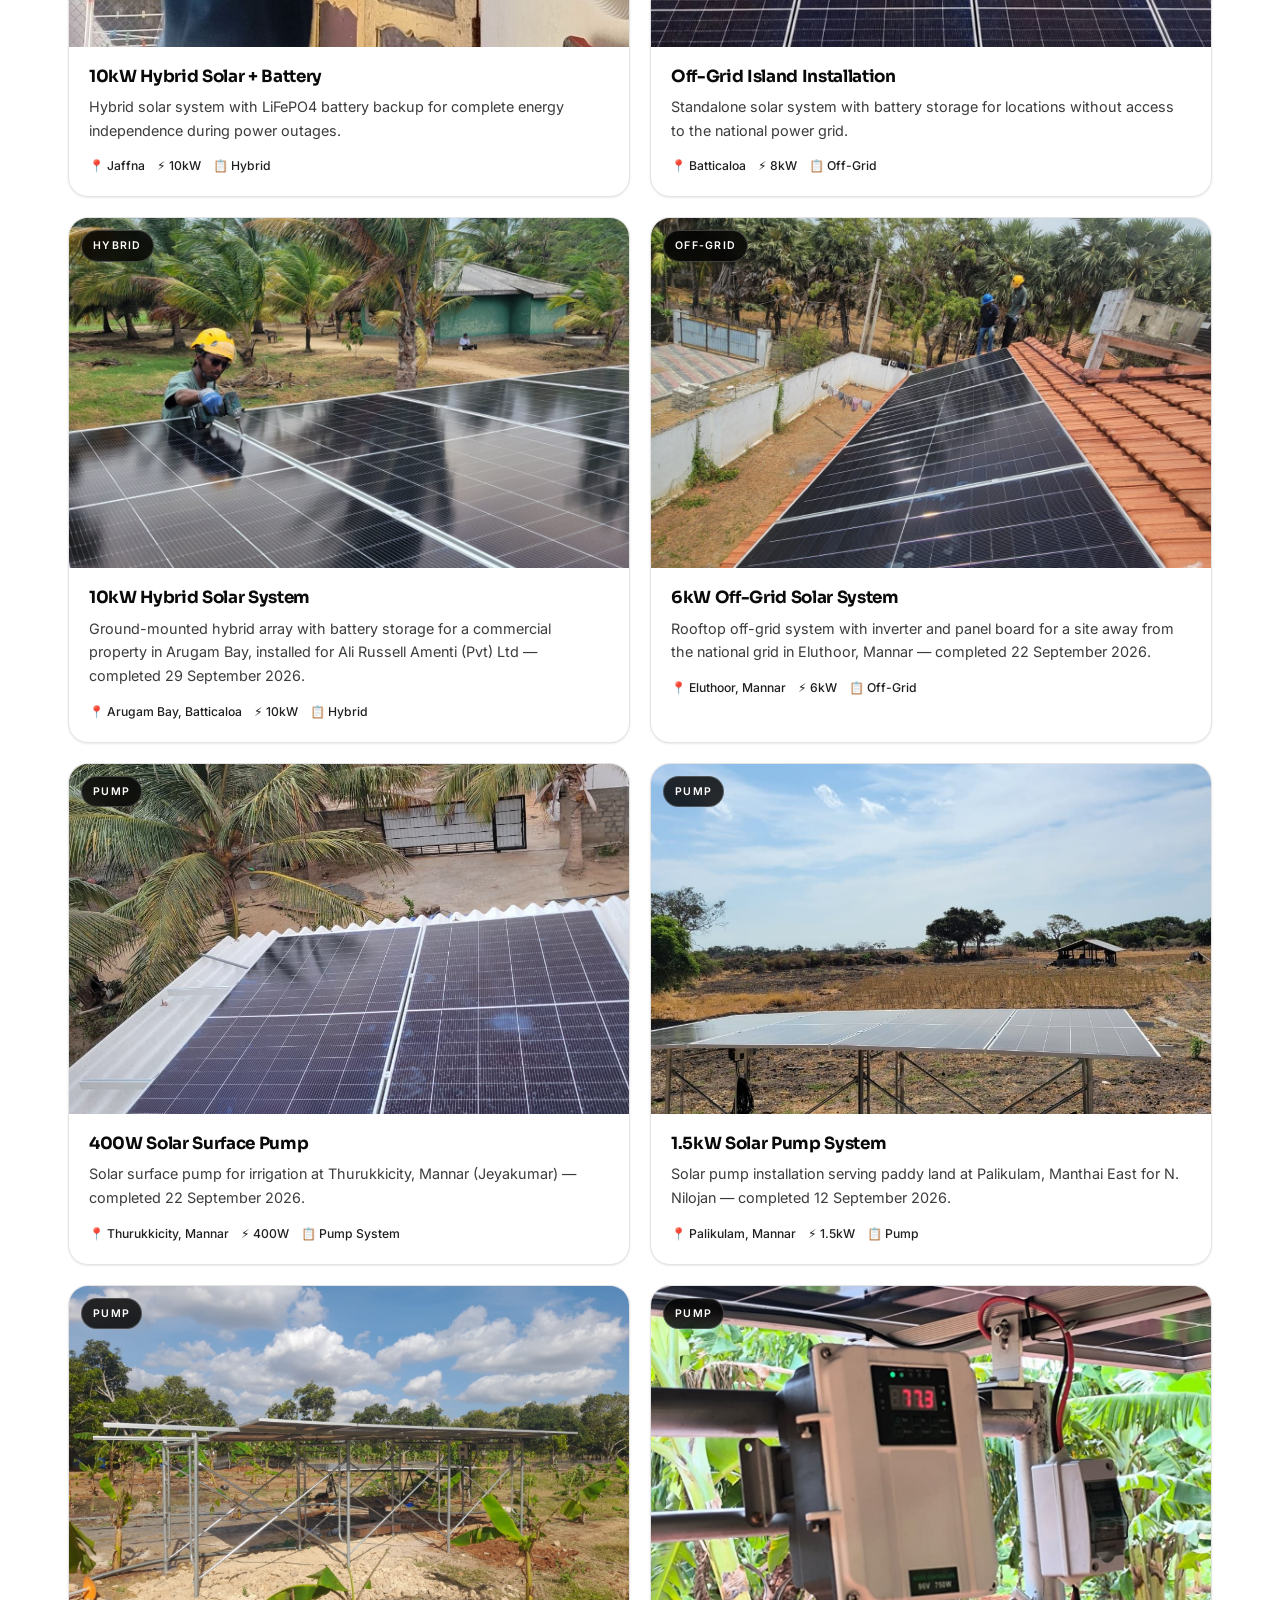
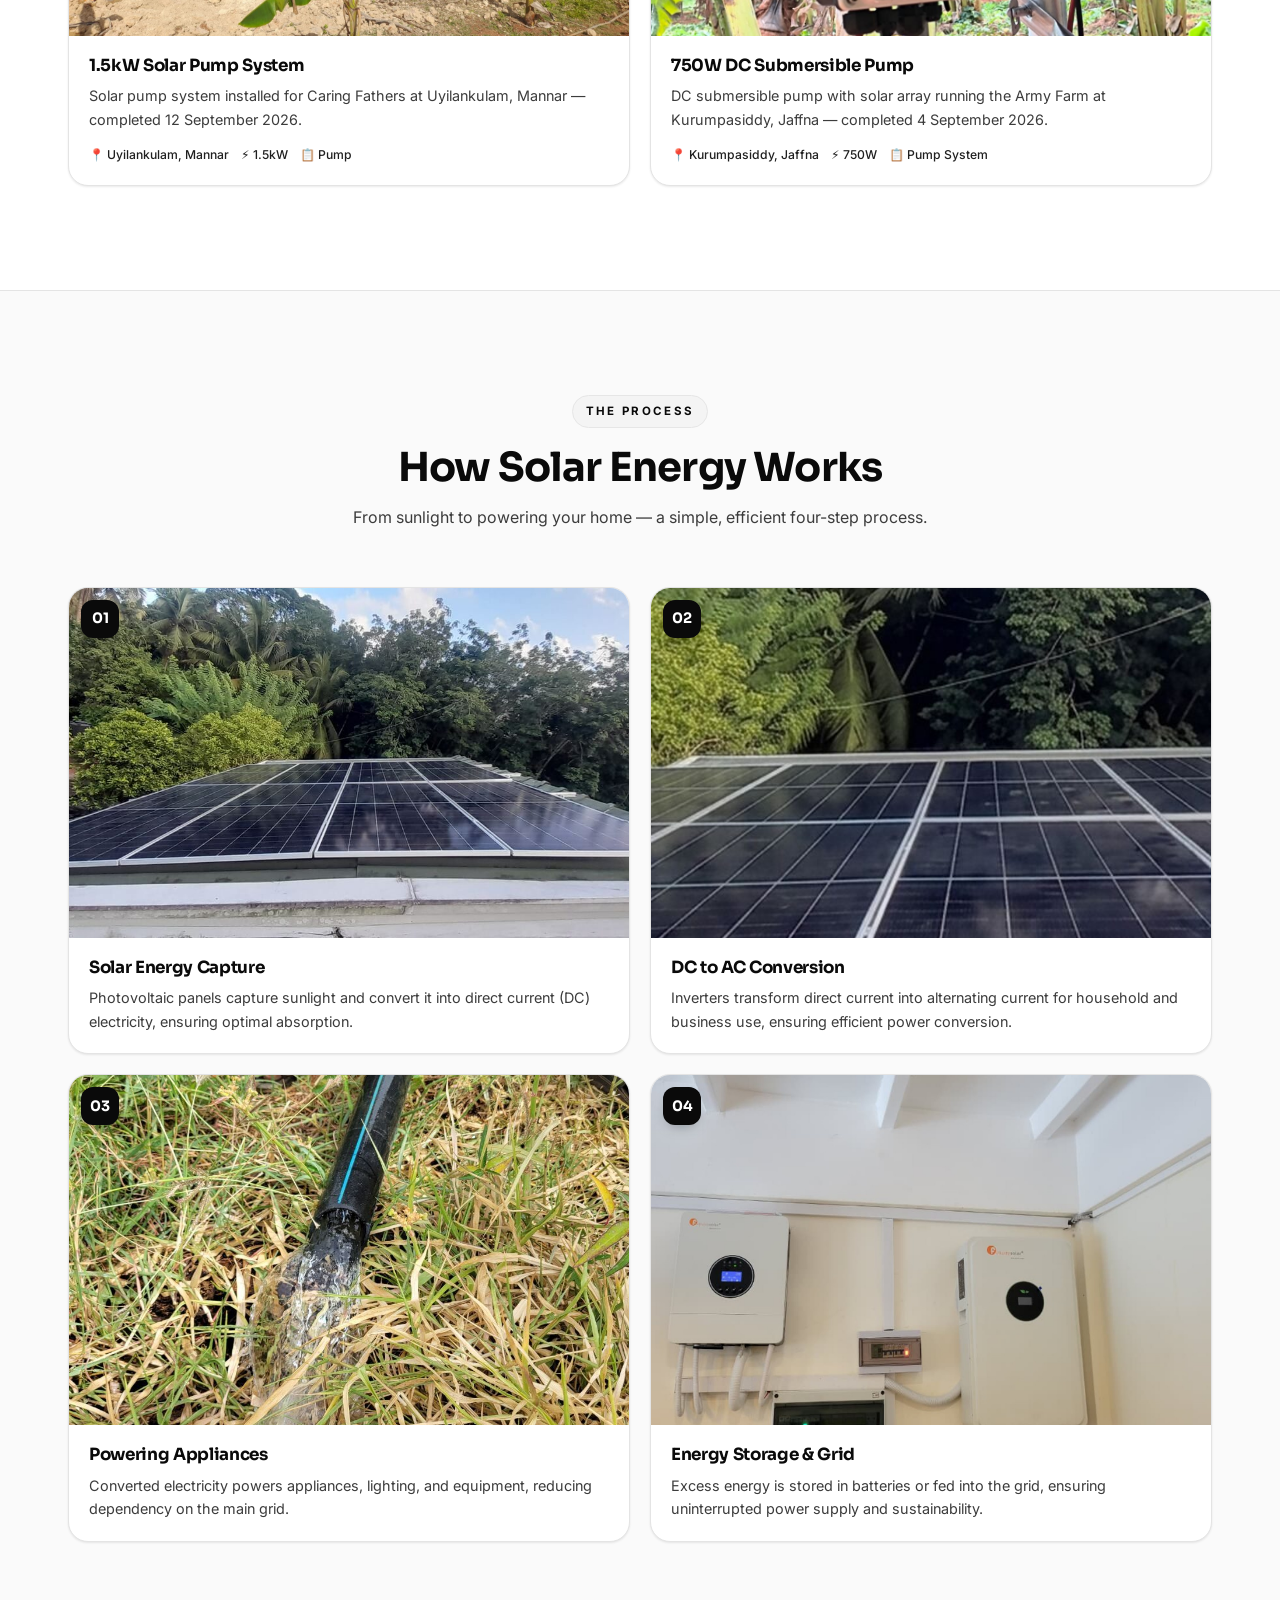
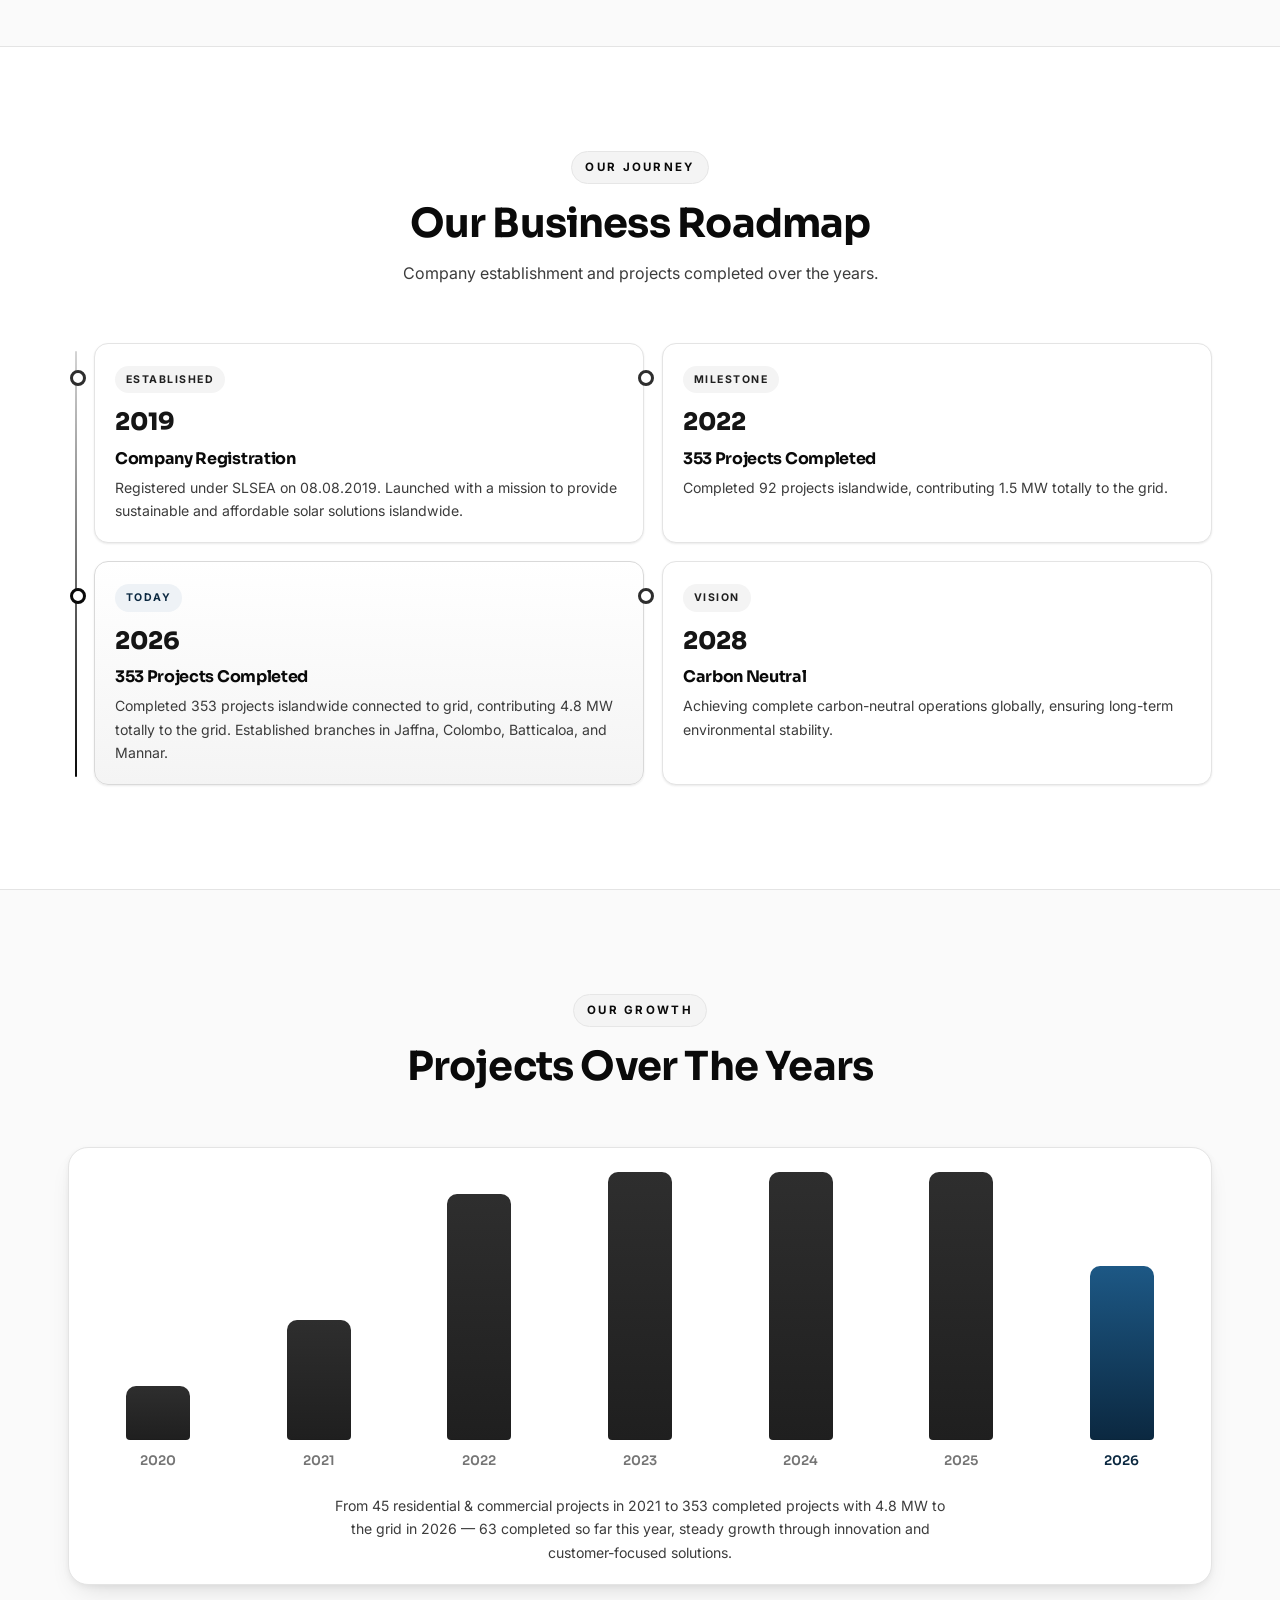
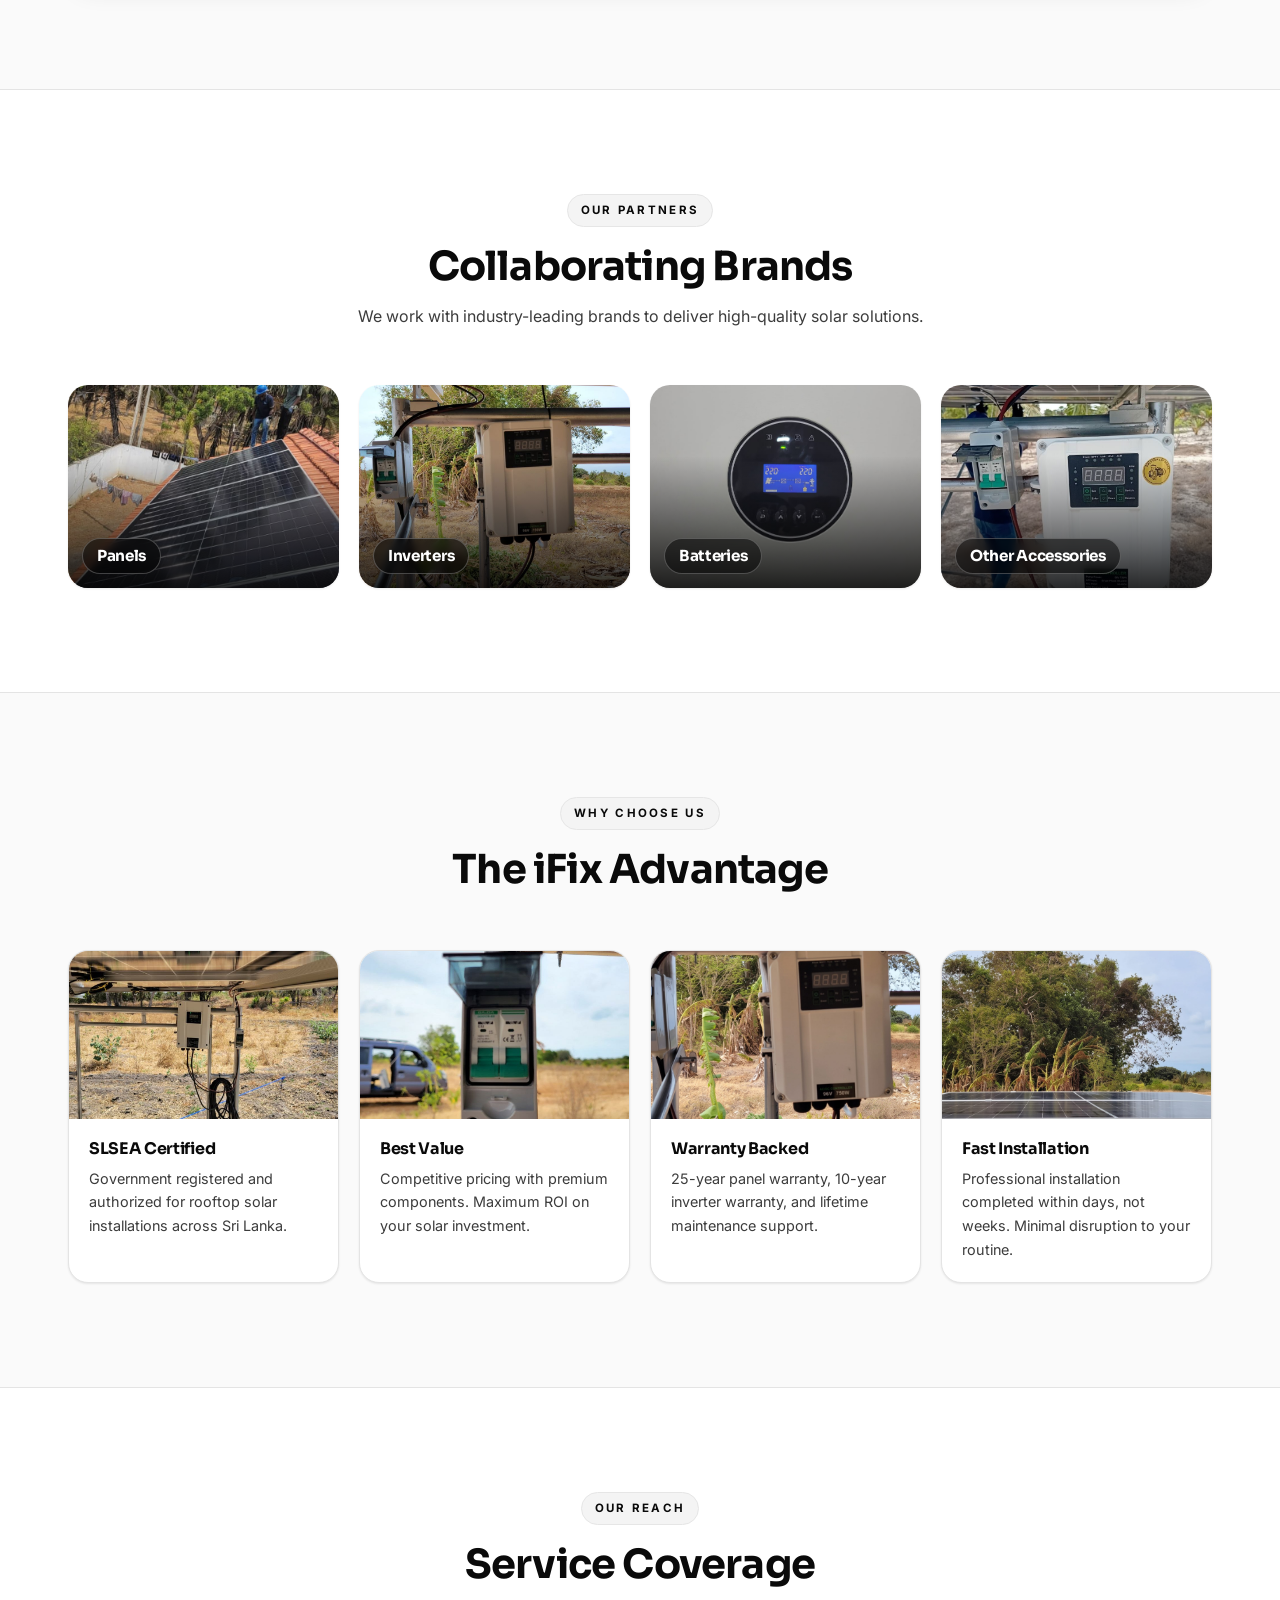
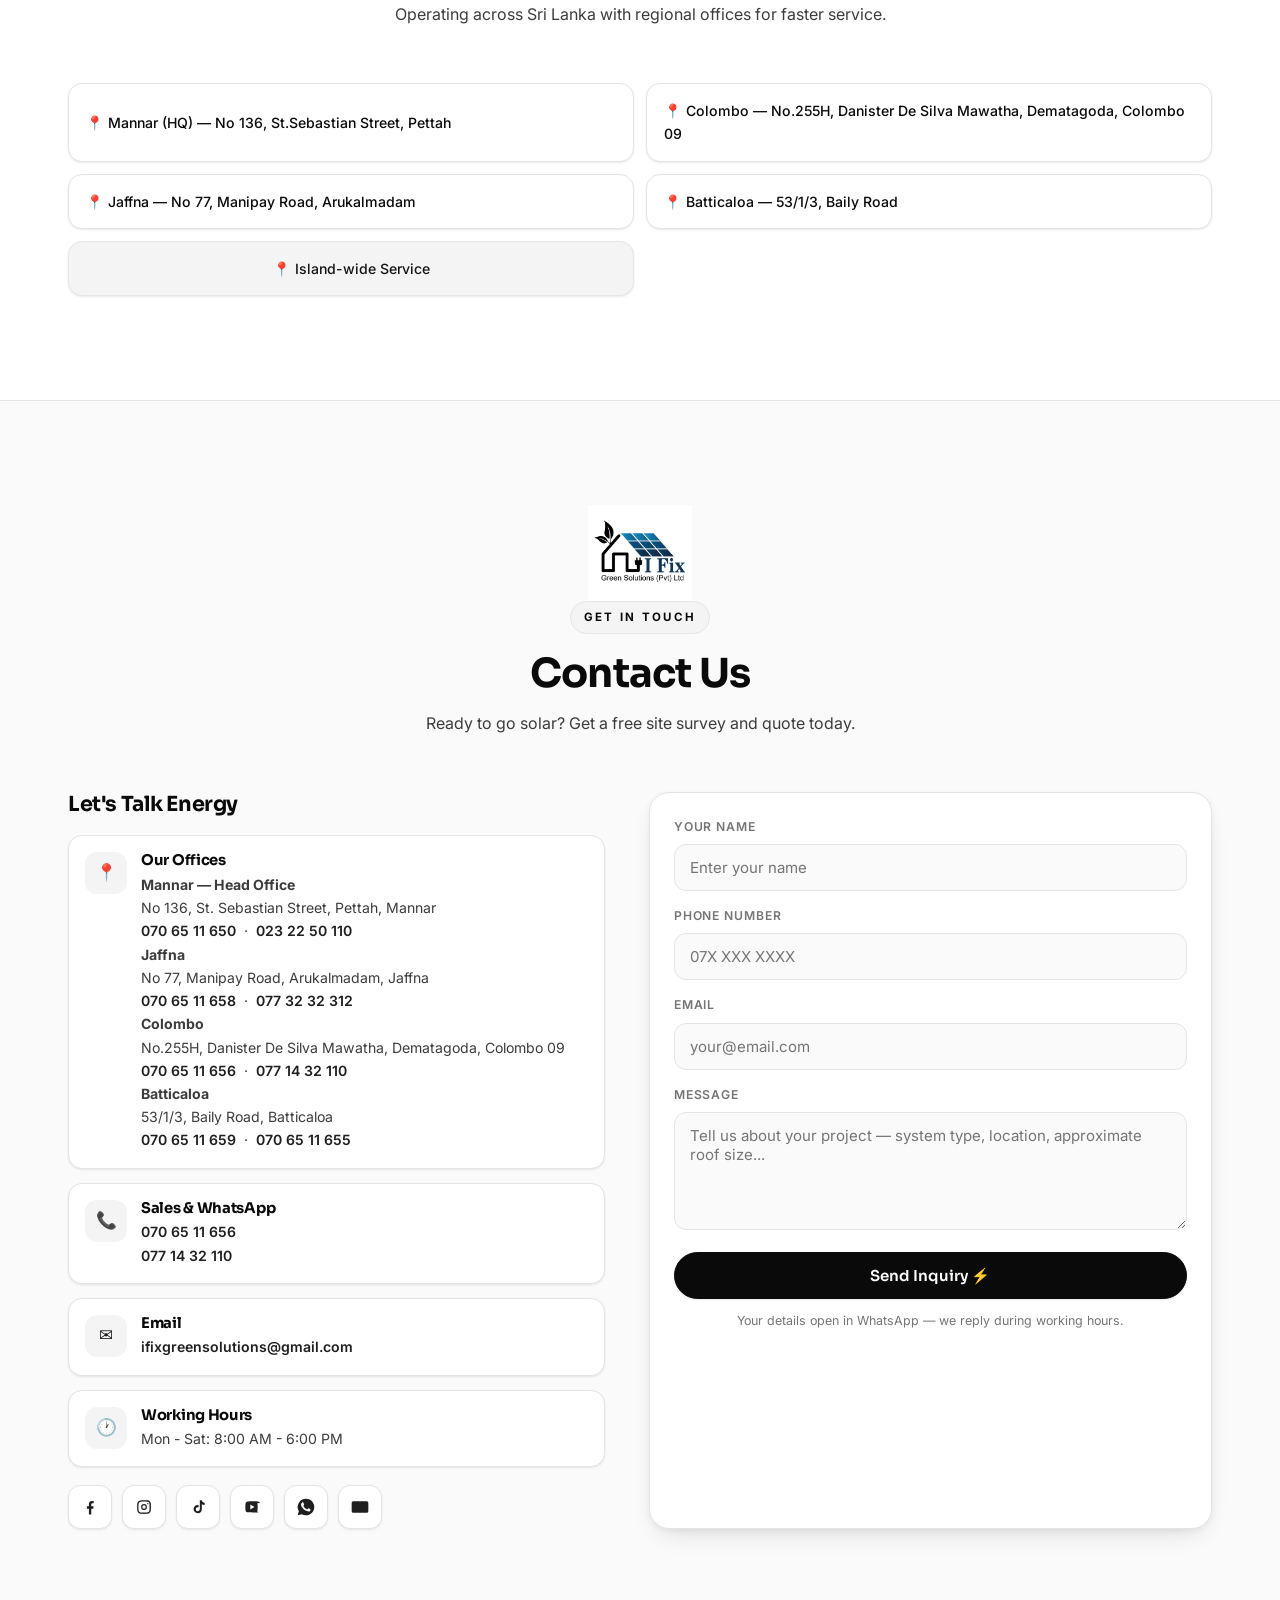
==== commit 8ded5e0c: "Address: Colombo office moved to No.255H, Danister De Silva Mawatha, Dematagoda, Colombo 09" ====
--- a/index.html
+++ b/index.html
@@ -954,7 +954,7 @@
       </div>
       <div class="chips reveal">
         <a class="chip" href="https://www.google.com/maps/search/?api=1&amp;query=No+136,+St.+Sebastian+Street,+Pettah,+Mannar,+Sri+Lanka" target="_blank" rel="noopener">📍 Mannar (HQ) — No 136, St.Sebastian Street, Pettah</a>
-        <a class="chip" href="https://www.google.com/maps/search/?api=1&amp;query=44,+Dr+Danister+de+Silva+Mawatha,+Baseline+Road,+Colombo+00900,+Sri+Lanka" target="_blank" rel="noopener">📍 Colombo — 44, Dr. Danister de Silva Mawatha (Baseline Road), Colombo 00900</a>
+        <a class="chip" href="https://www.google.com/maps/search/?api=1&amp;query=No.255H,+Danister+De+Silva+Mawatha,+Dematagoda,+Colombo+09,+Sri+Lanka" target="_blank" rel="noopener">📍 Colombo — No.255H, Danister De Silva Mawatha, Dematagoda, Colombo 09</a>
         <a class="chip" href="https://www.google.com/maps/search/?api=1&amp;query=No+77,+Manipay+Road,+Arukalmadam,+Jaffna,+Sri+Lanka" target="_blank" rel="noopener">📍 Jaffna — No 77, Manipay Road, Arukalmadam</a>
         <a class="chip" href="https://www.google.com/maps/search/?api=1&amp;query=53/1/3,+Baily+Road,+Batticaloa,+Sri+Lanka" target="_blank" rel="noopener">📍 Batticaloa — 53/1/3, Baily Road</a>
         <div class="chip plain">📍 Island-wide Service</div>
@@ -982,7 +982,7 @@
                   <a href="tel:+94706511650">070 65 11 650</a> &nbsp;·&nbsp; <a href="tel:+94232250110">023 22 50 110</a></p>
                 <p><b>Jaffna</b><br>No 77, Manipay Road, Arukalmadam, Jaffna<br>
                   <a href="tel:+94706511658">070 65 11 658</a> &nbsp;·&nbsp; <a href="tel:+94773232312">077 32 32 312</a></p>
-                <p><b>Colombo</b><br>44, Dr. Danister de Silva Mawatha (Baseline Road), Colombo 00900<br>
+                <p><b>Colombo</b><br>No.255H, Danister De Silva Mawatha, Dematagoda, Colombo 09<br>
                   <a href="tel:+94706511656">070 65 11 656</a> &nbsp;·&nbsp; <a href="tel:+94771432110">077 14 32 110</a></p>
                 <p><b>Batticaloa</b><br>53/1/3, Baily Road, Batticaloa<br>
                   <a href="tel:+94706511659">070 65 11 659</a> &nbsp;·&nbsp; <a href="tel:+94706511655">070 65 11 655</a></p>
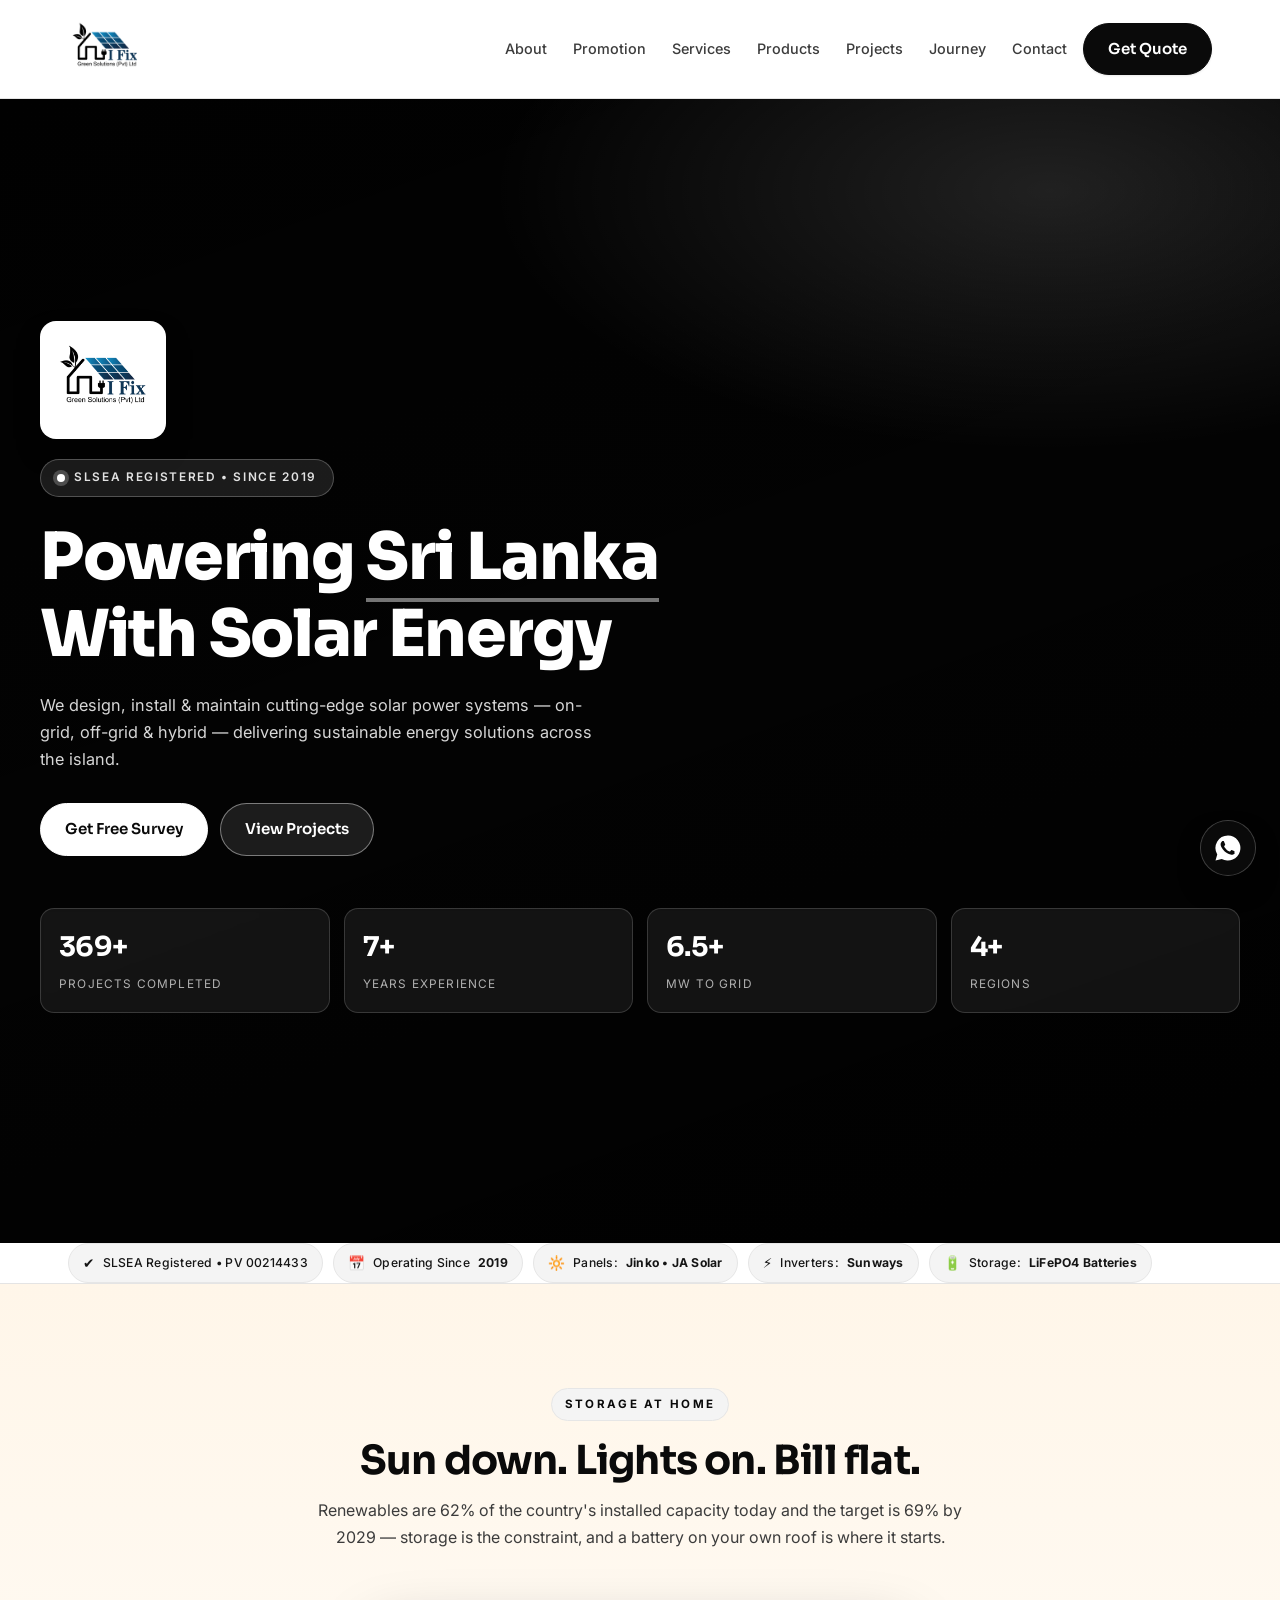
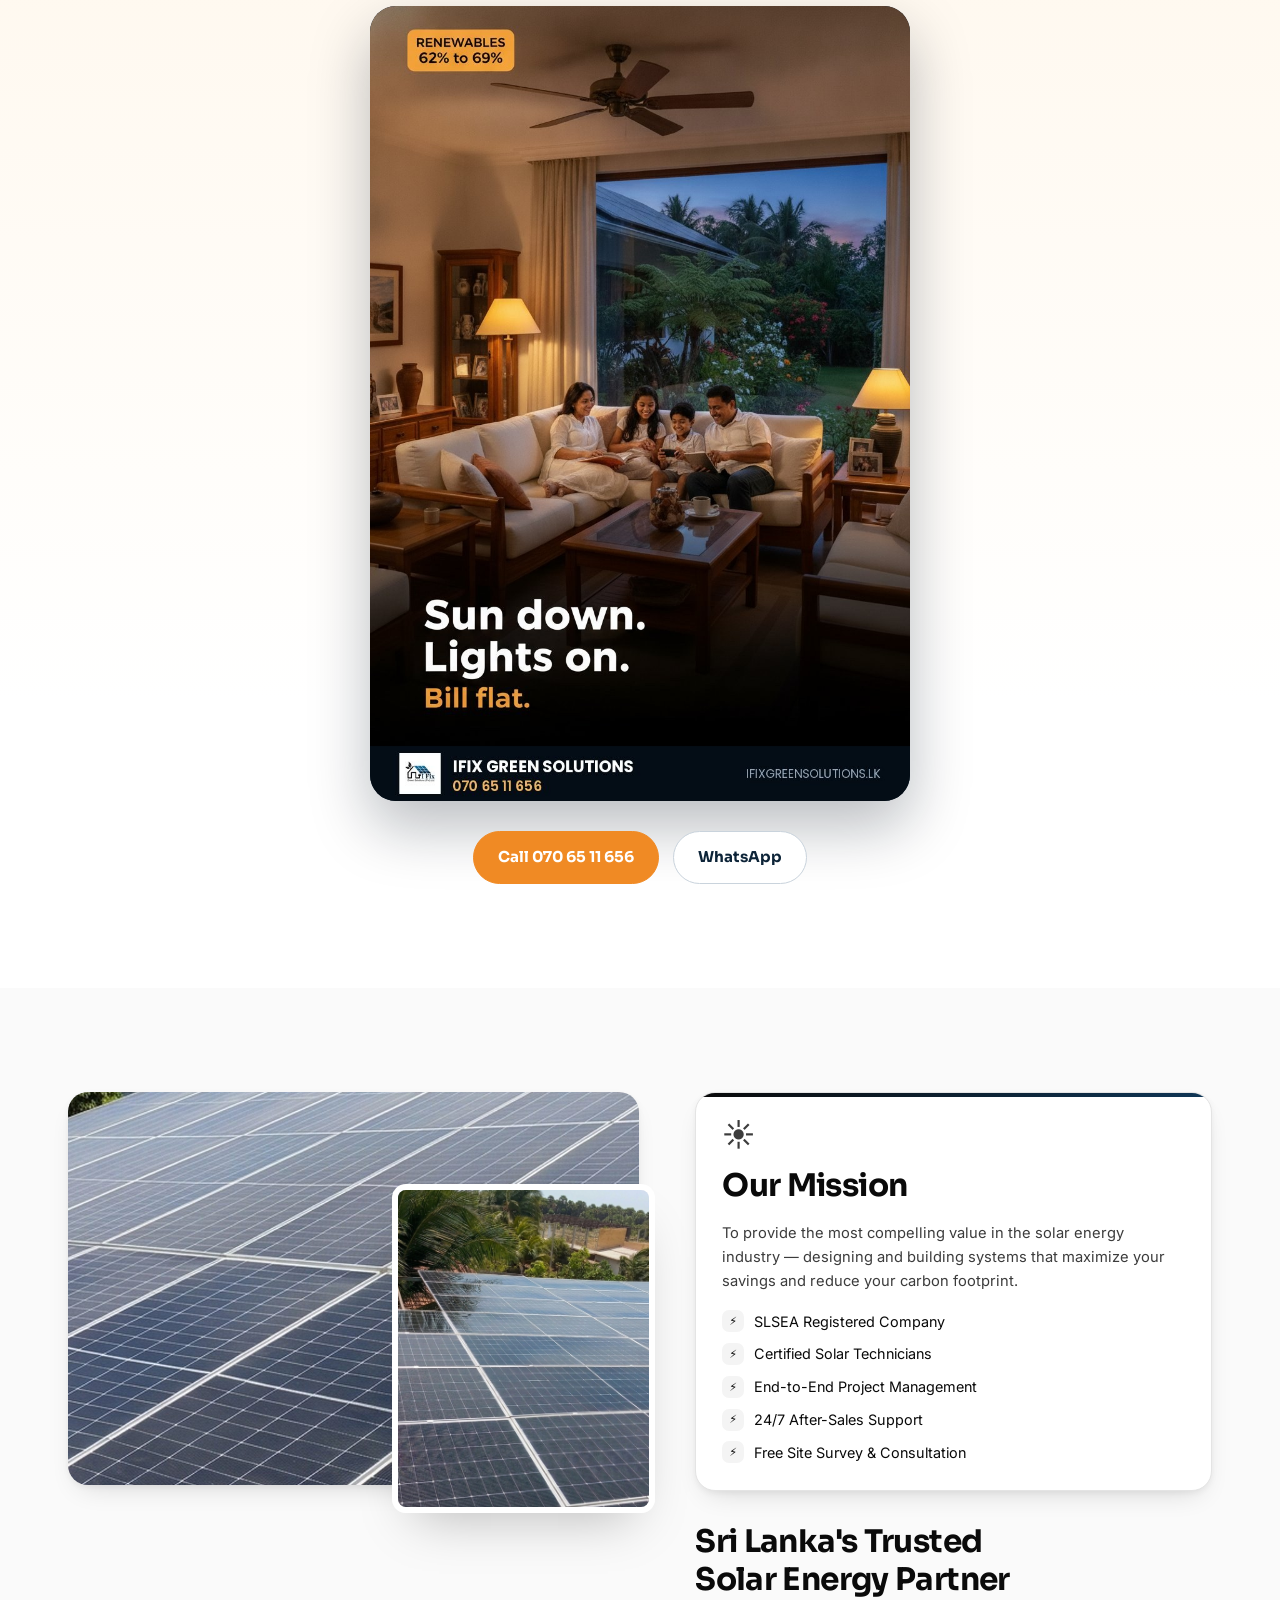
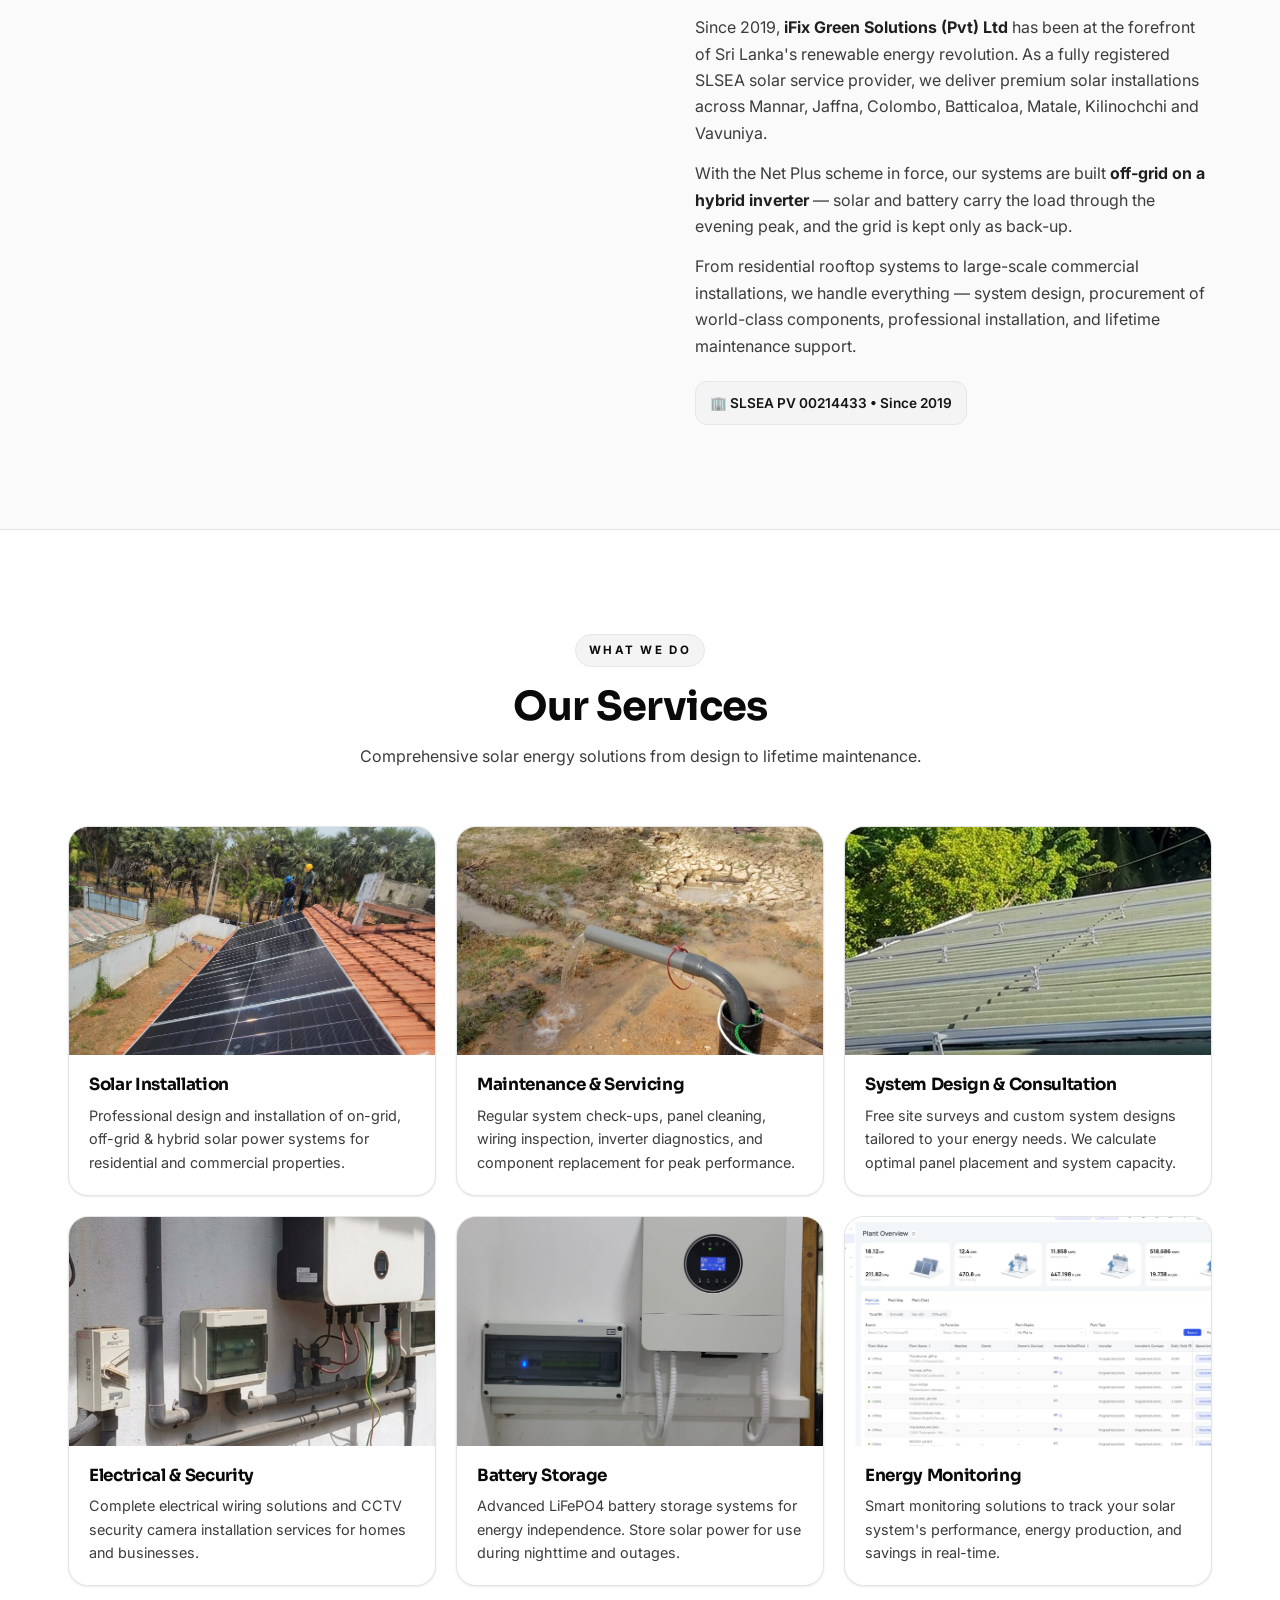
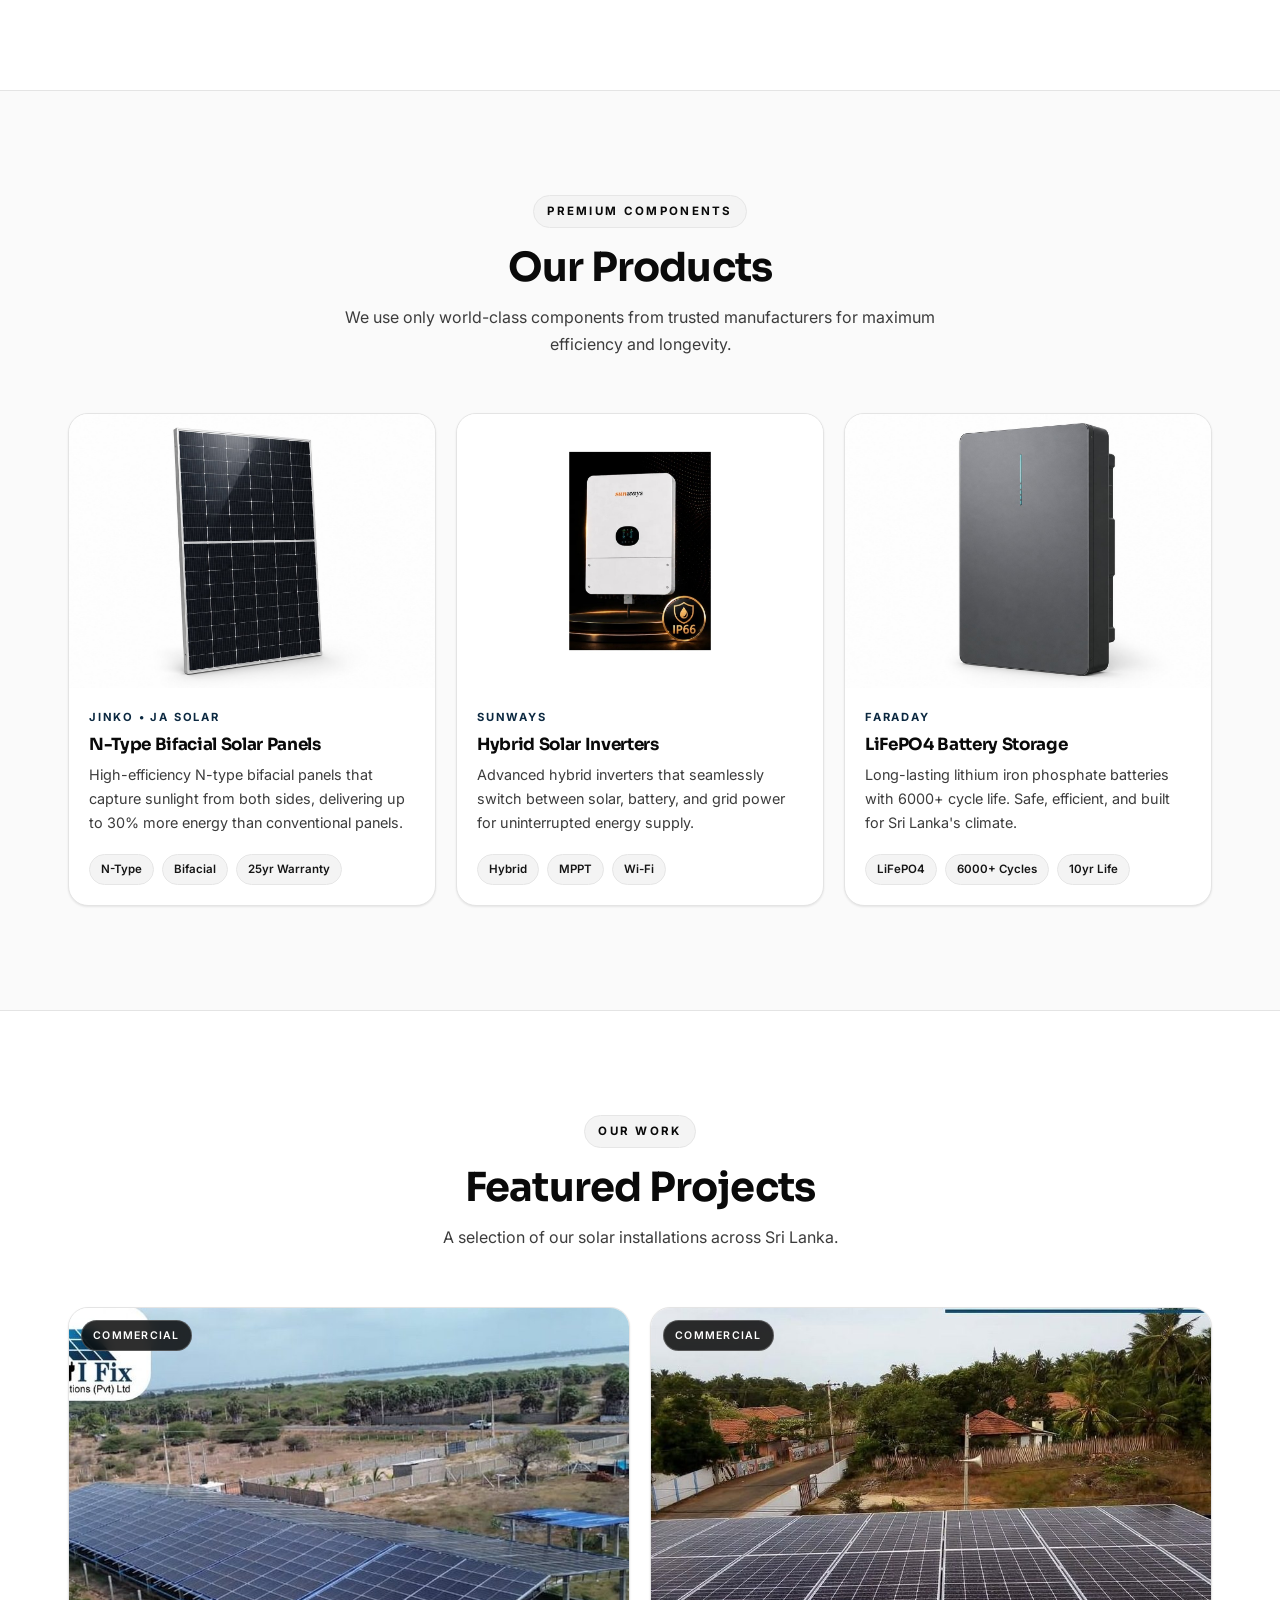
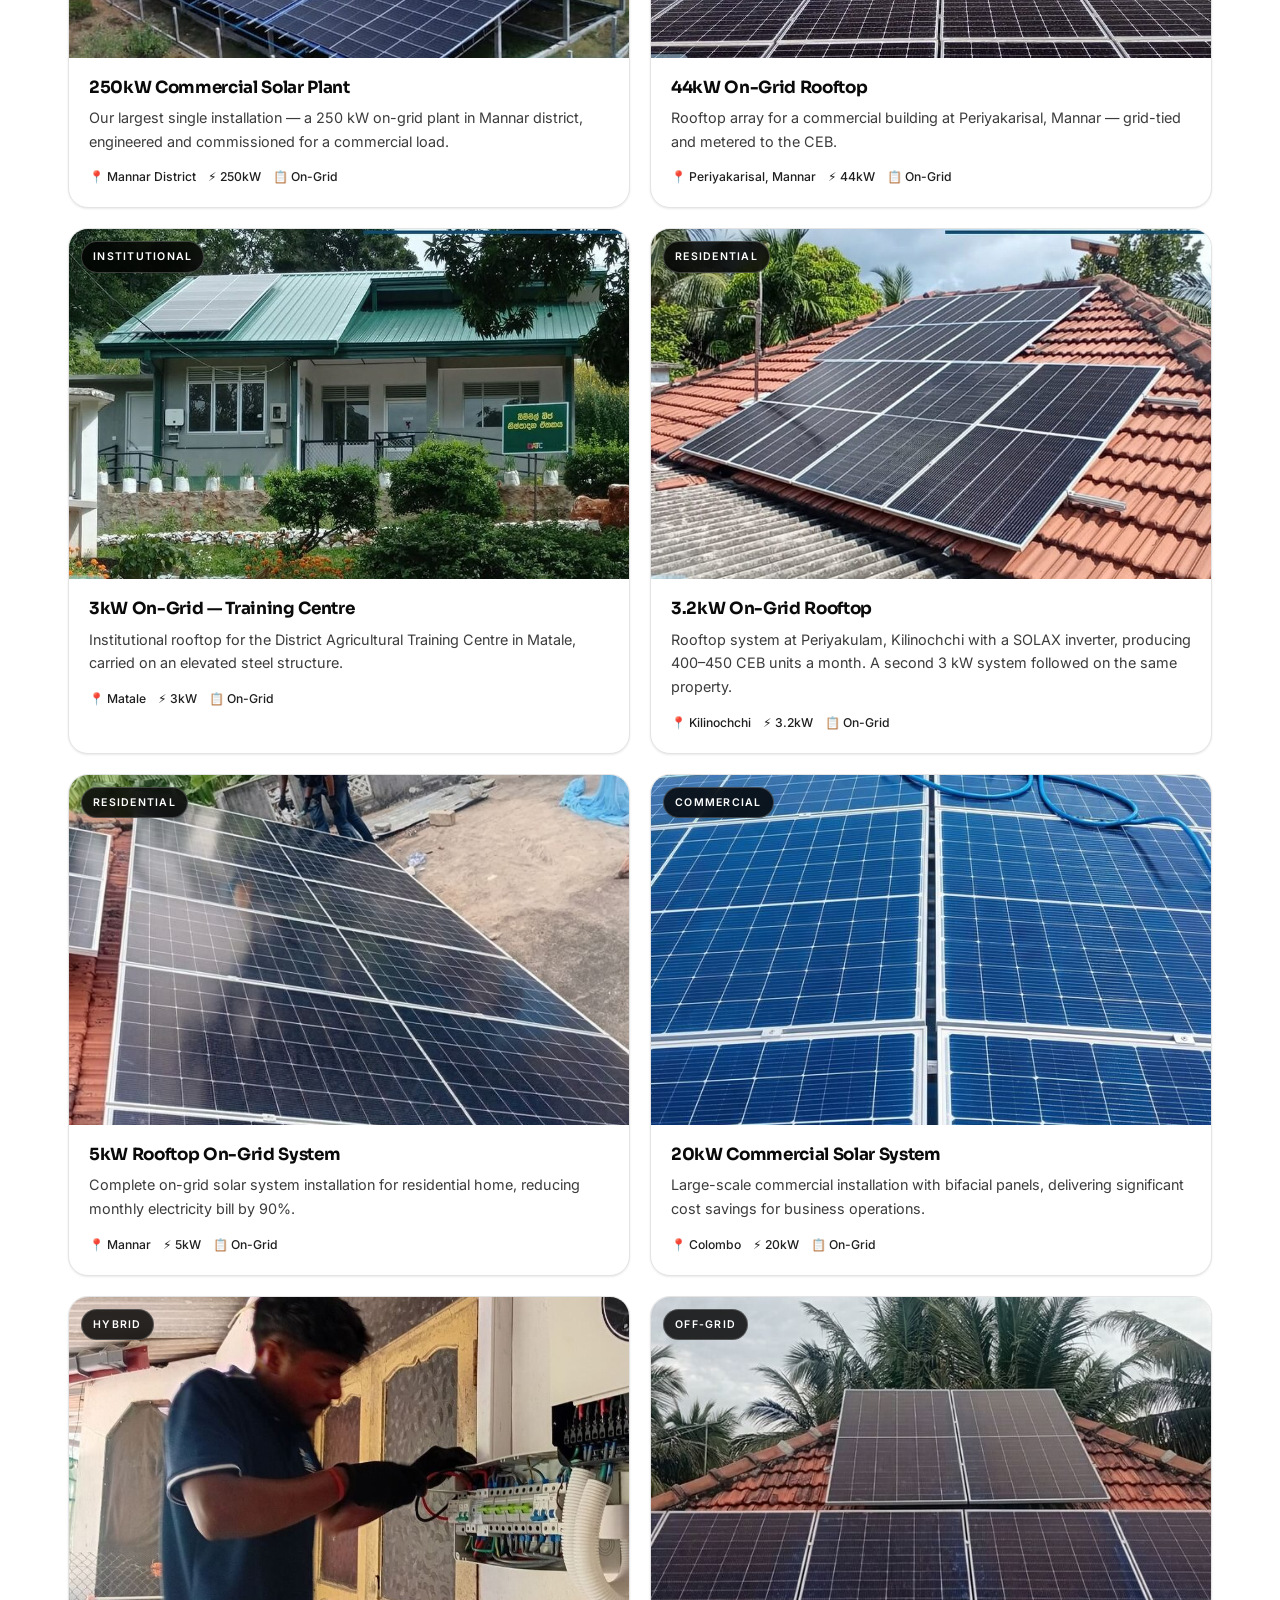
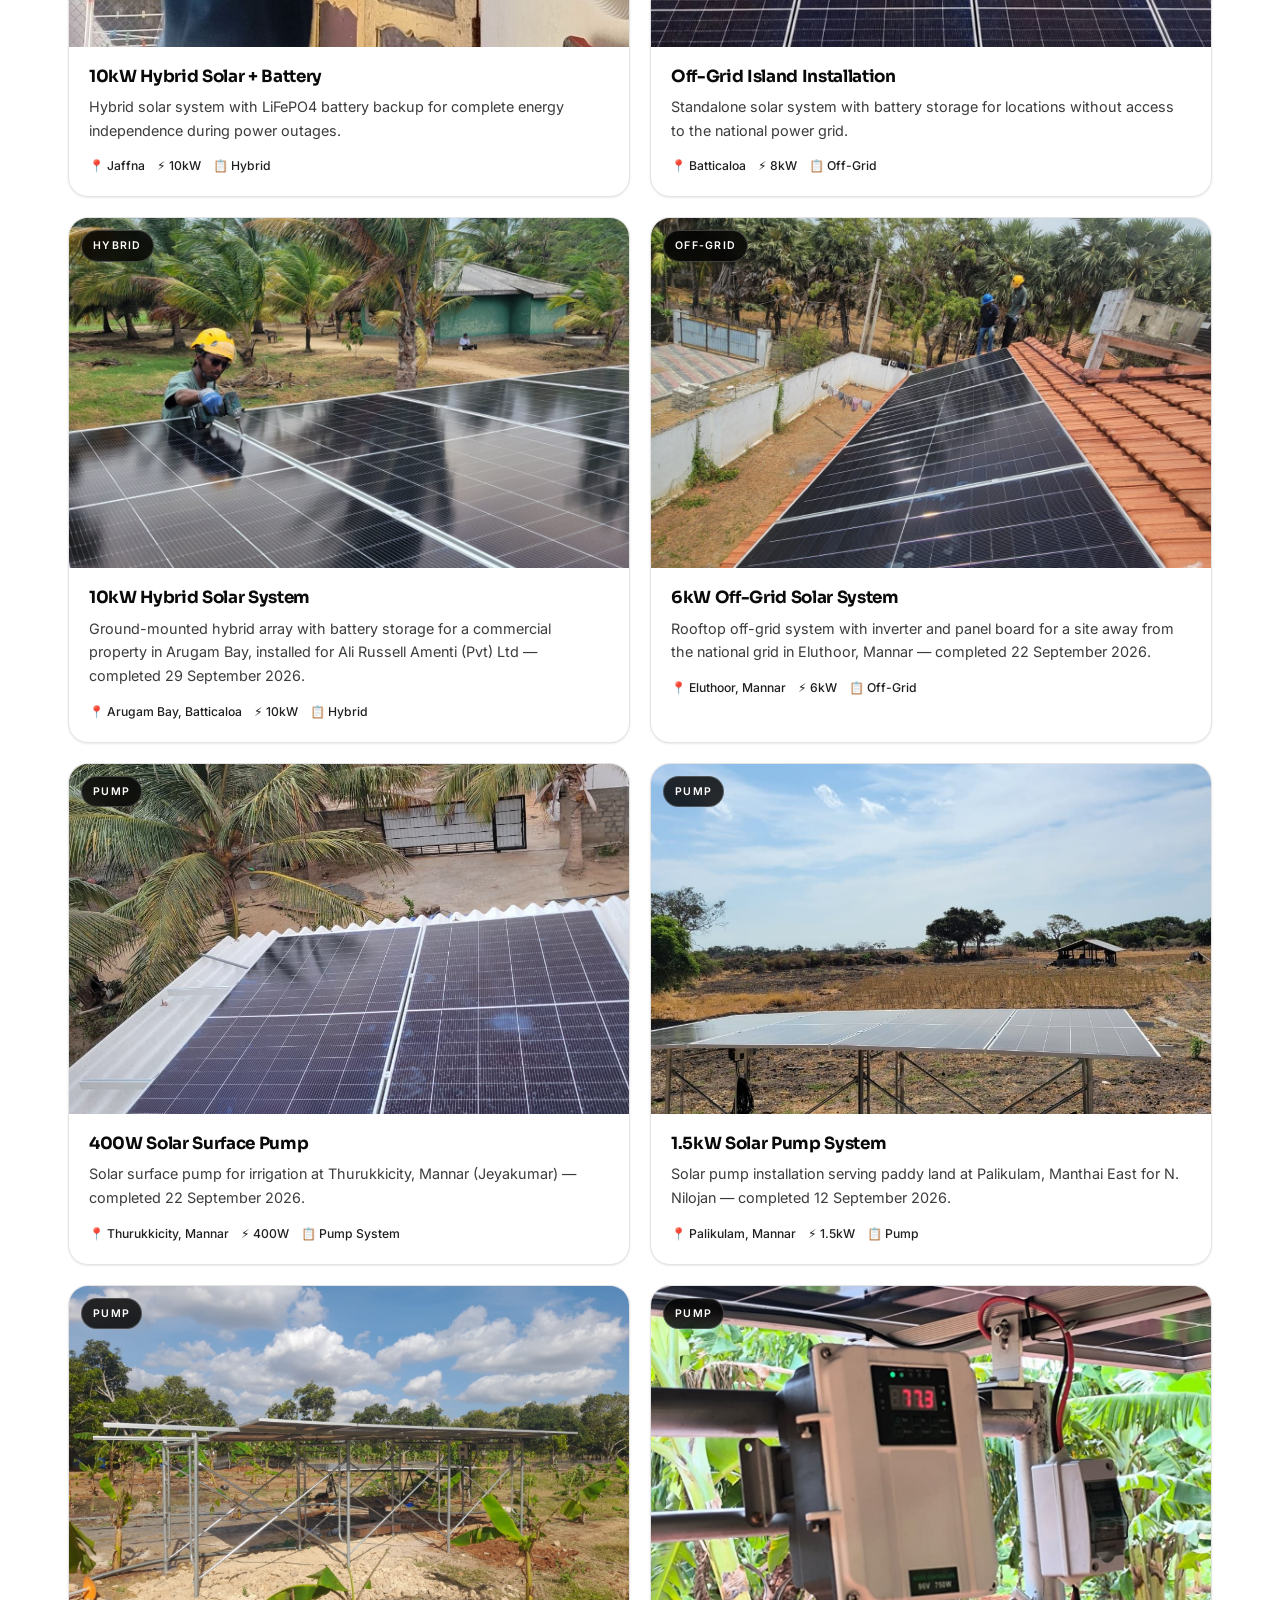
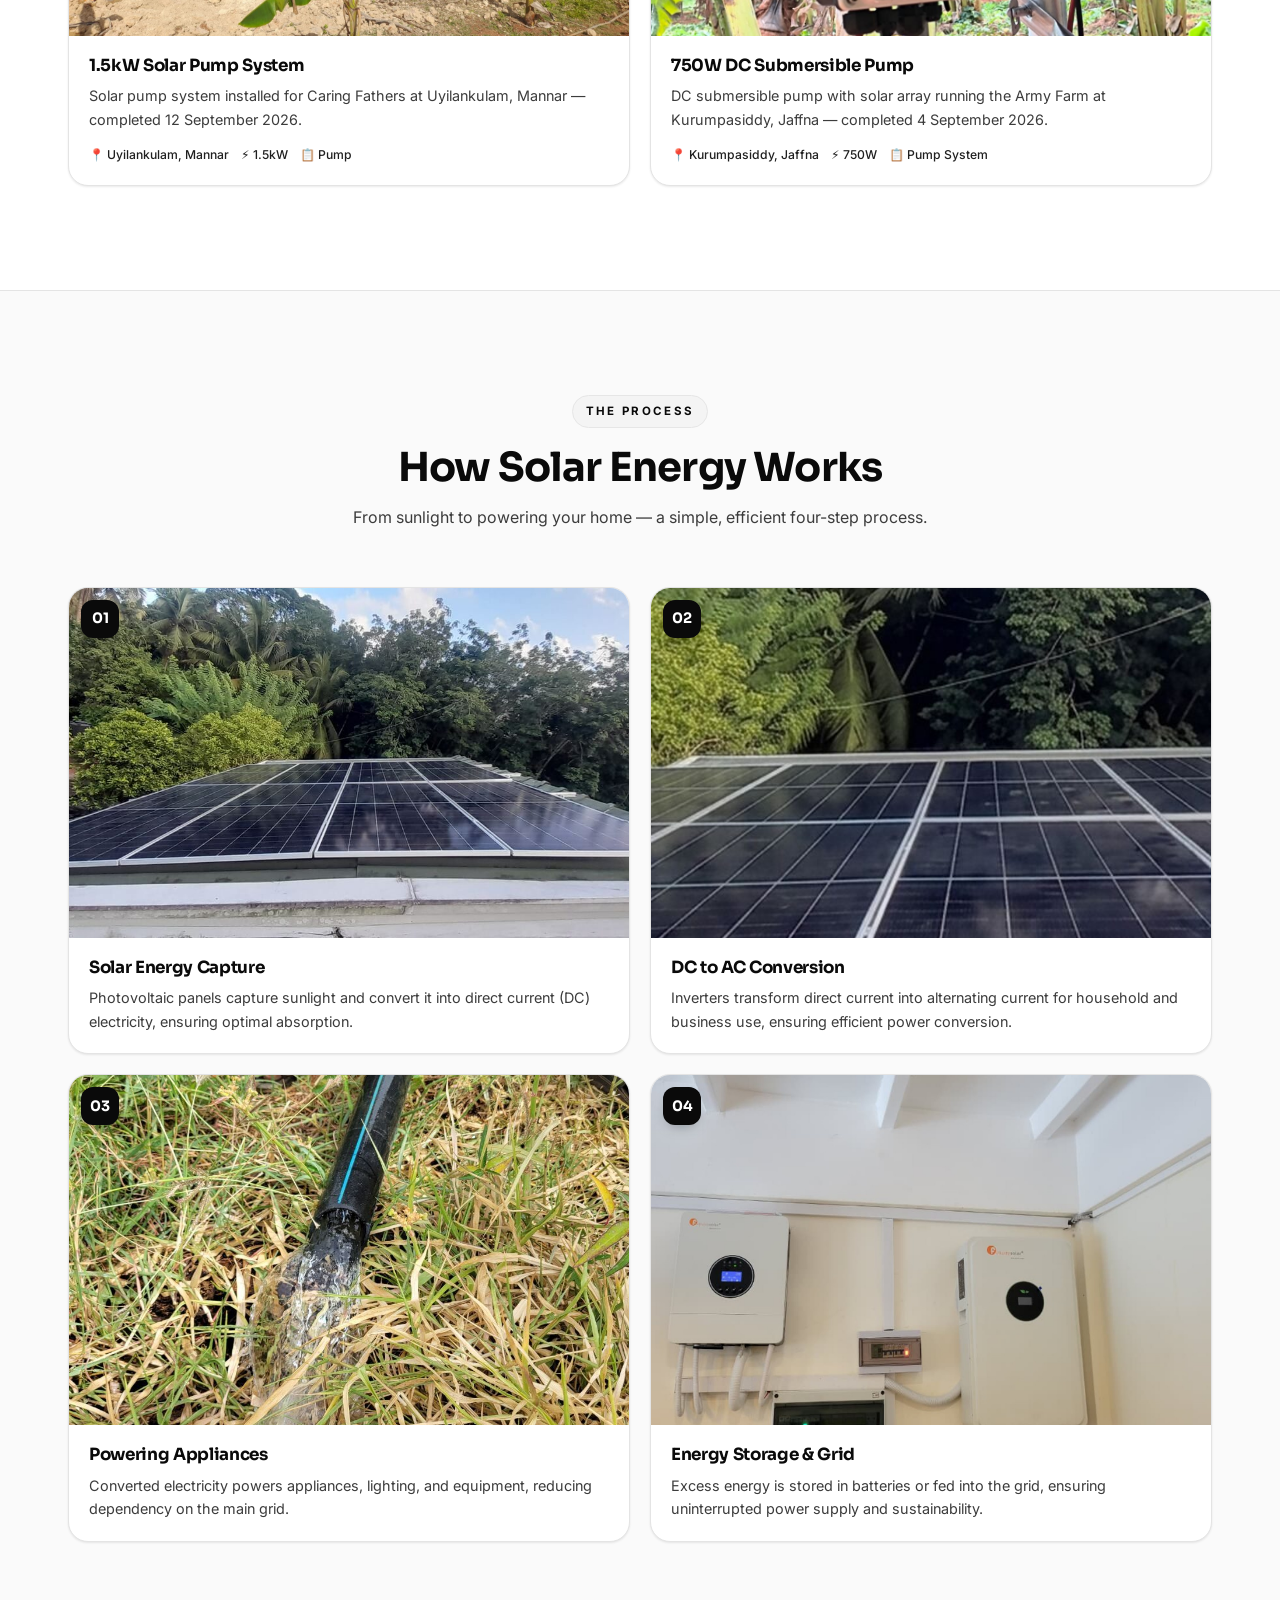
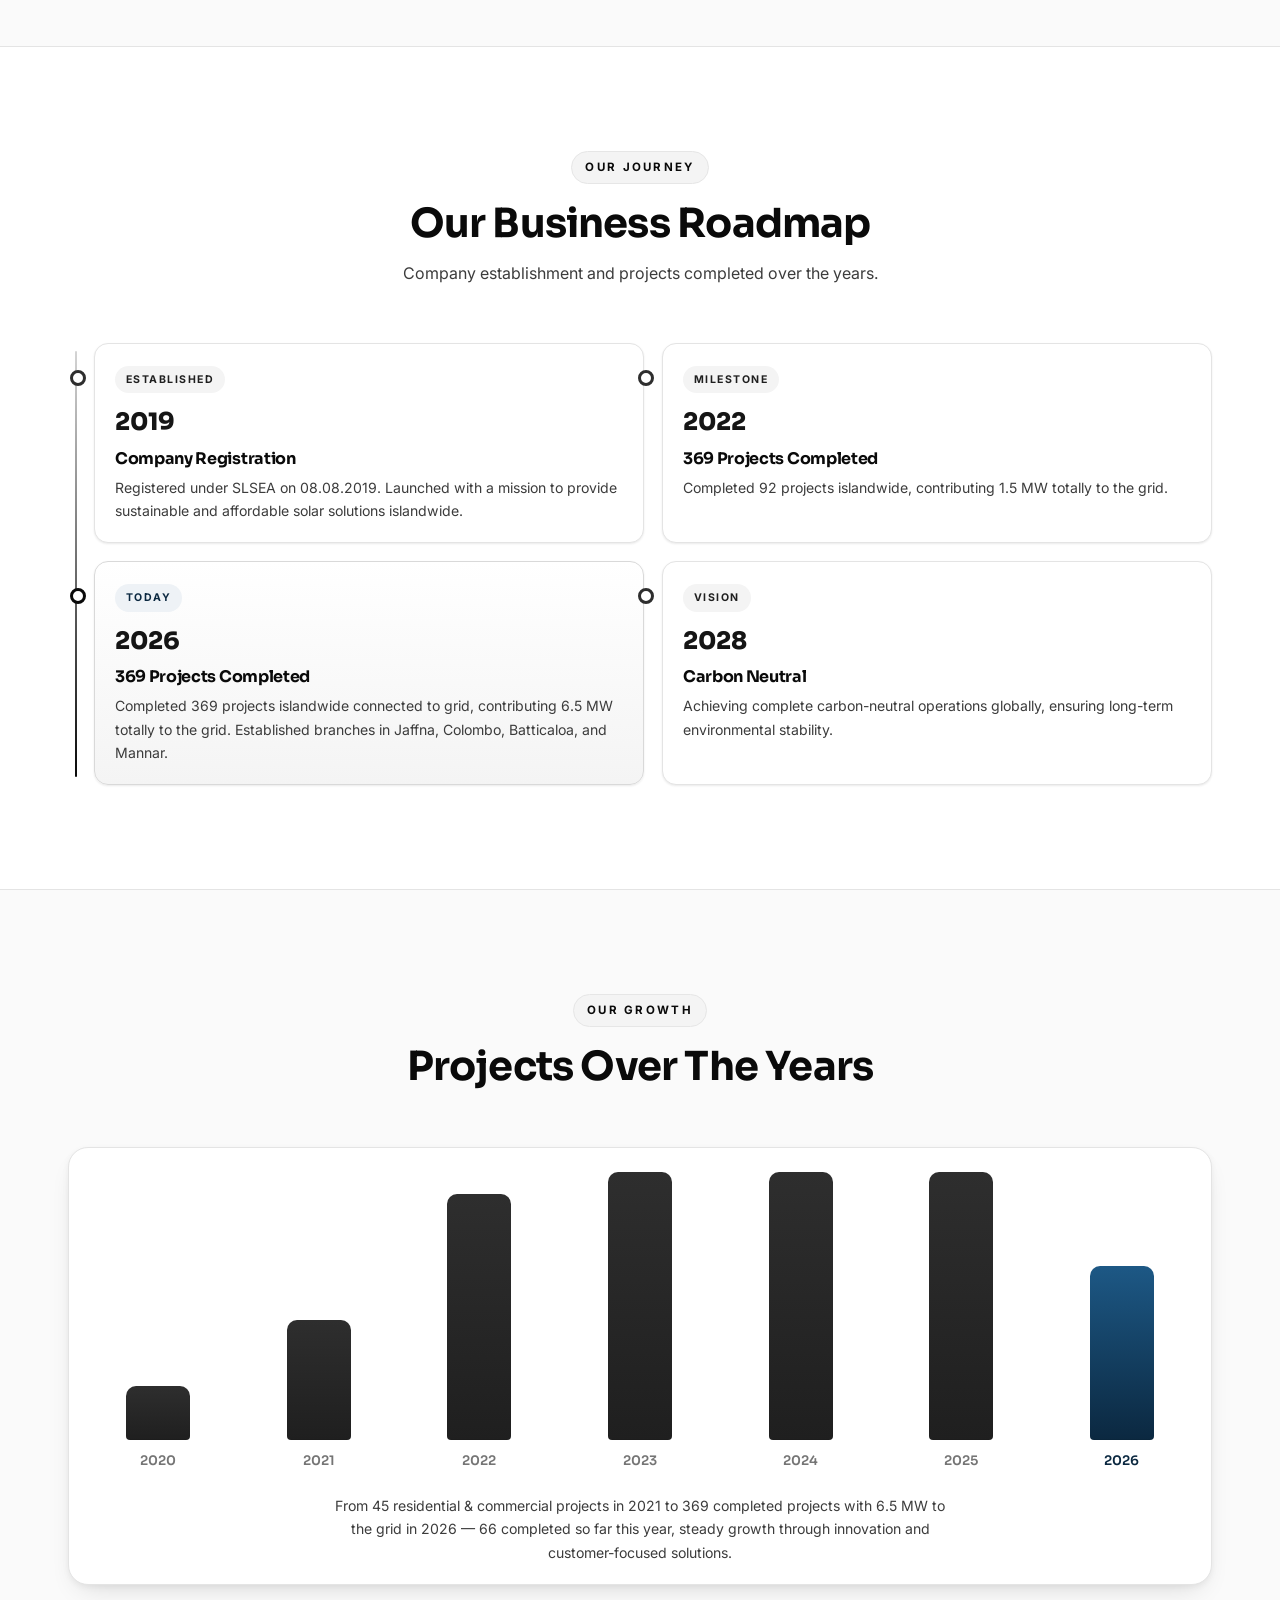
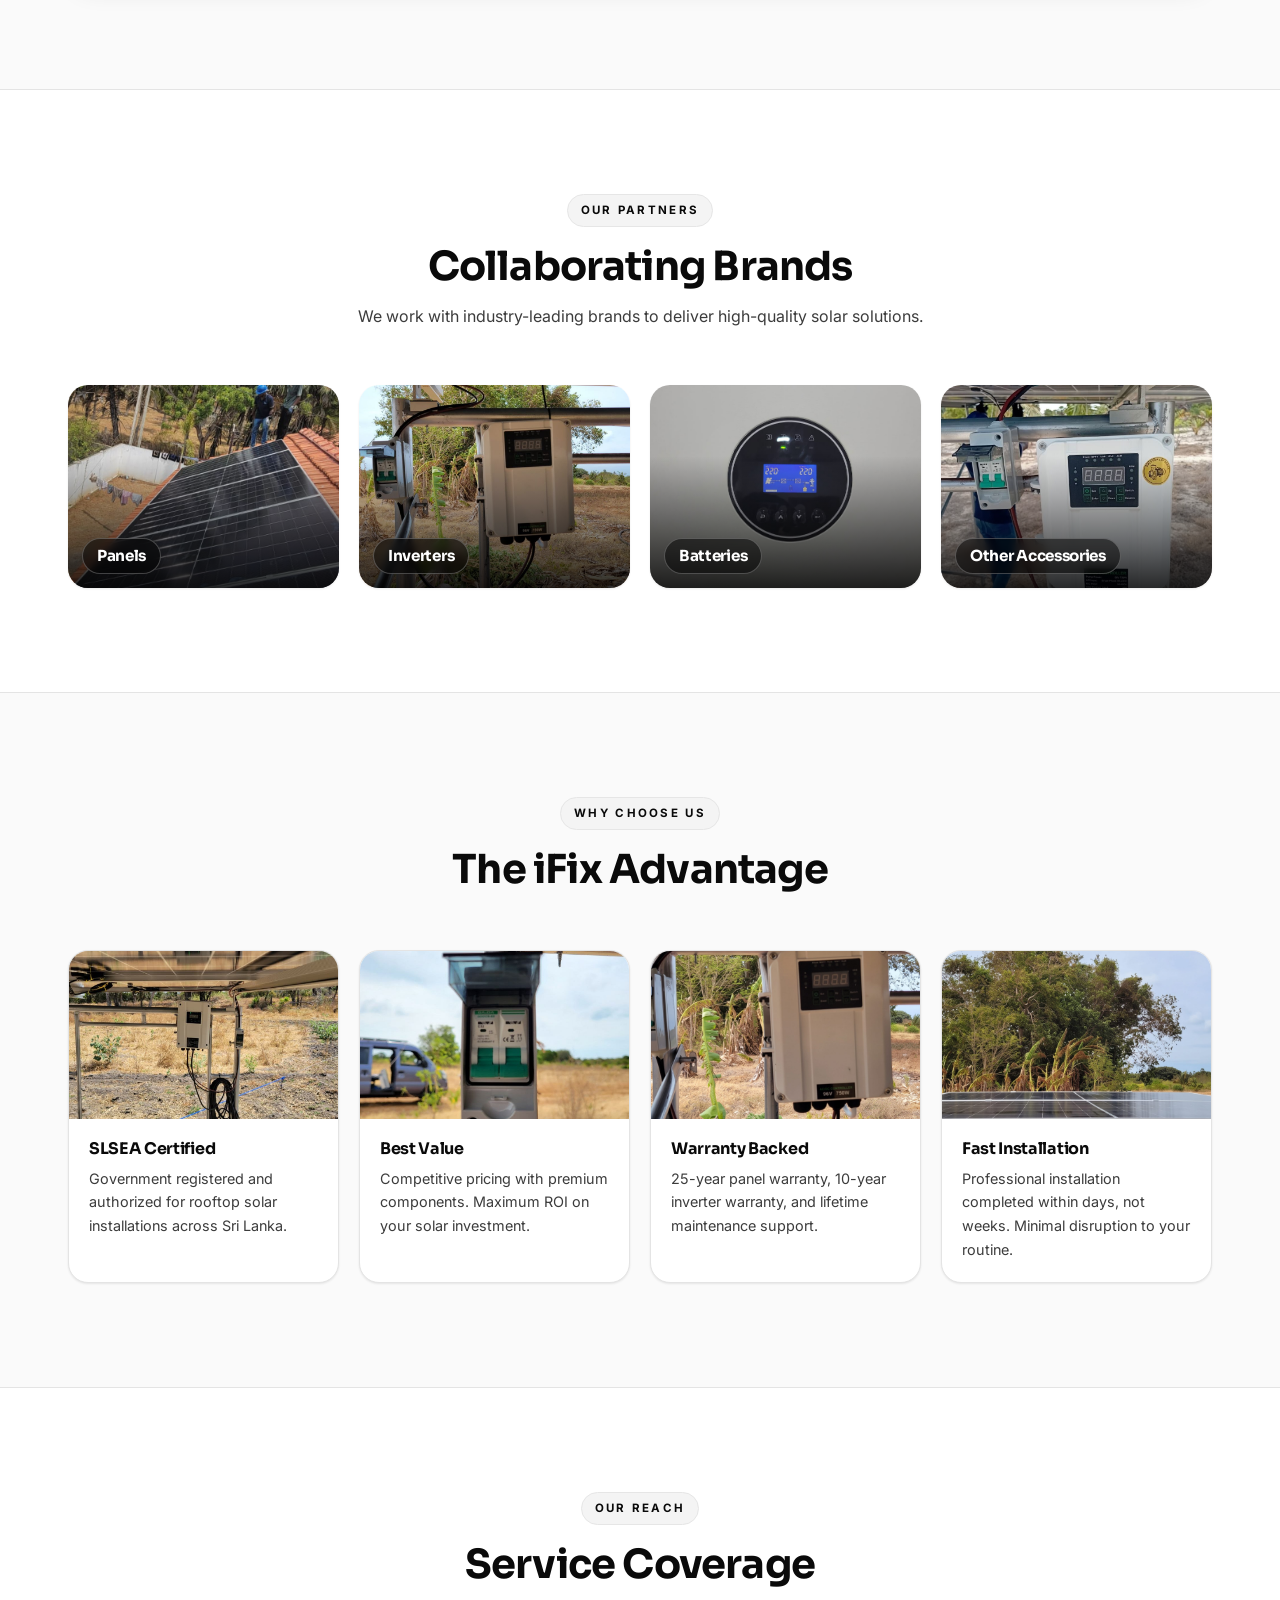
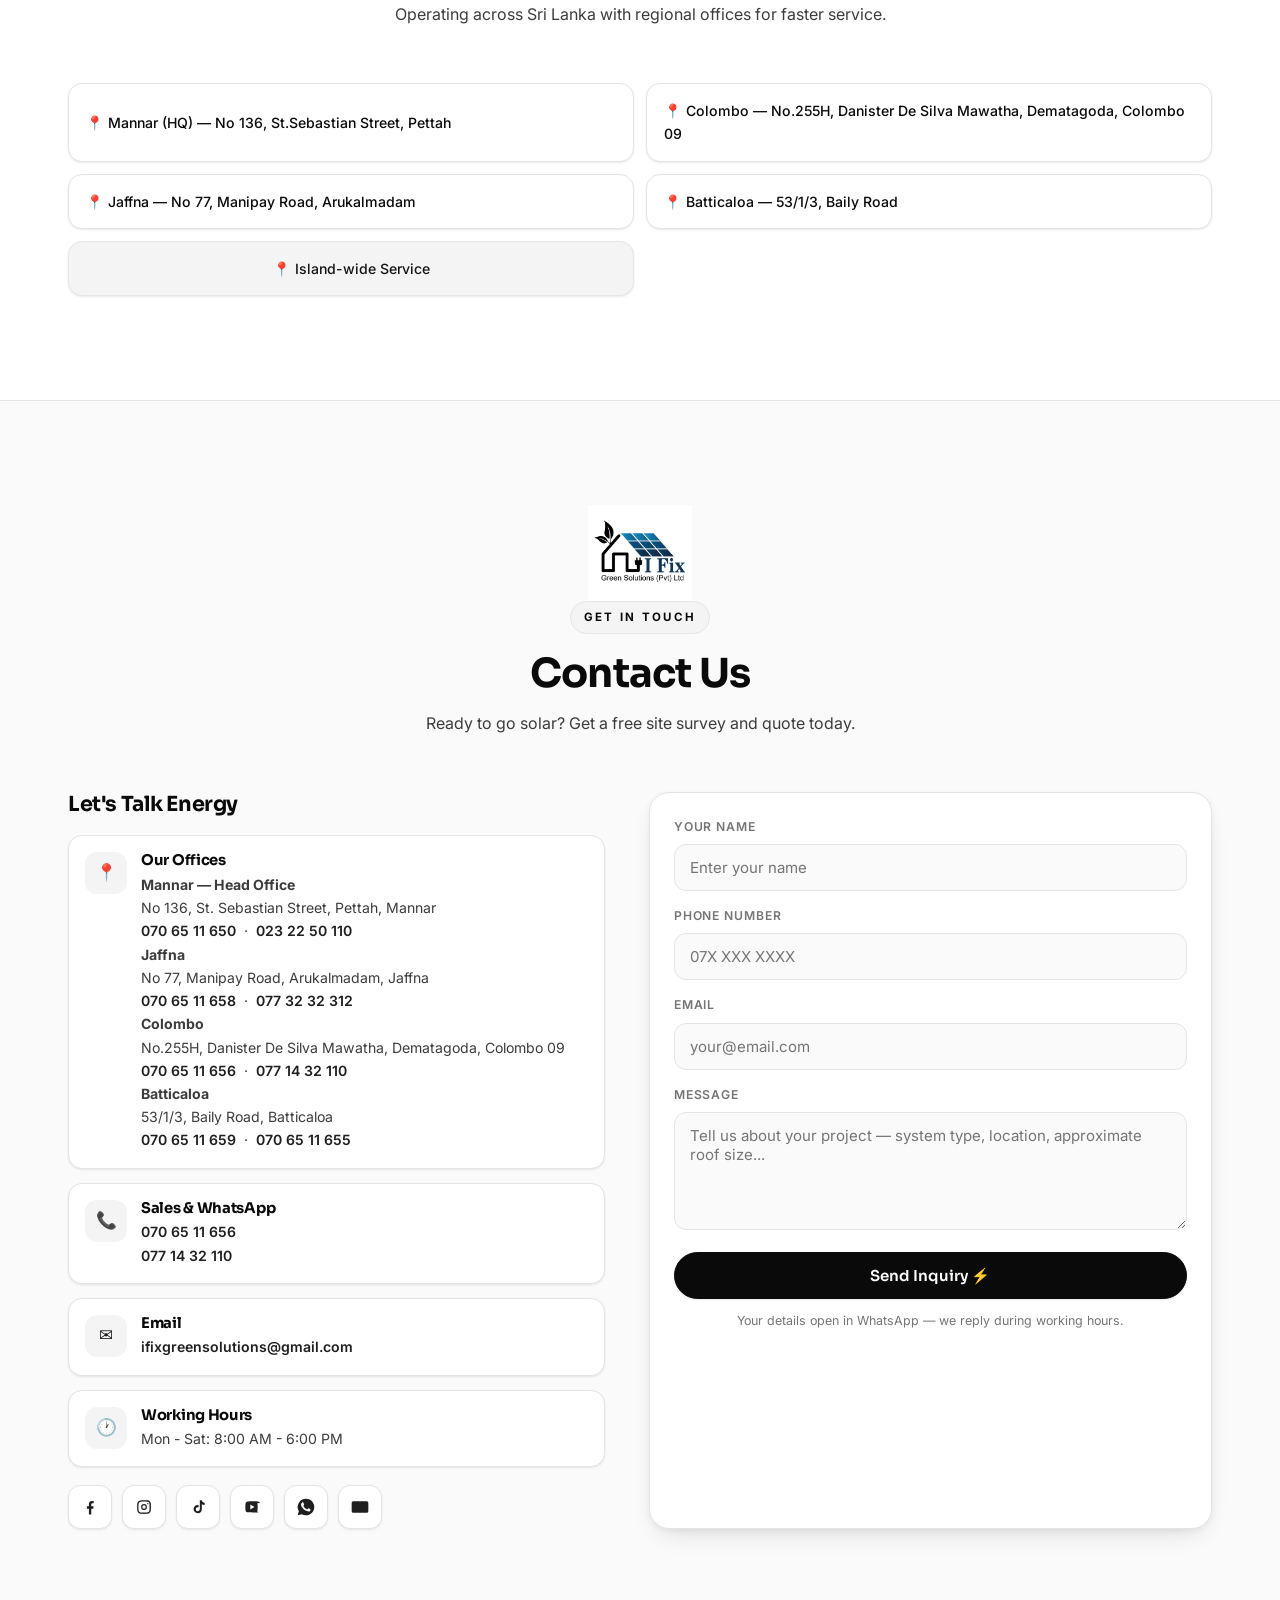
==== commit 2824da3e: "Weekly figures: 369 projects / 6.5 MW, 66 completed this year" ====
--- a/index.html
+++ b/index.html
@@ -16,438 +16,7 @@
   <link rel="preconnect" href="https://fonts.gstatic.com" crossorigin>
   <link href="https://fonts.googleapis.com/css2?family=Sora:wght@600;700;800&amp;family=Inter:wght@400;500;600;700&amp;display=swap" rel="stylesheet">
   <script>document.documentElement.className='js';</script>
-  <style>
-    /* ═══════════════ THEME TOKENS ═══════════════
-       Palette sampled from photos/logo.png — monochrome, black on white:
-       near-black #0a0a0a · white #ffffff · canvas #fafafa · line #e4e4e4
-       Single accent carried over from the logo panel/wordmark: navy #0f3656, used sparingly.
-    ═══════════════════════════════════════════ */
-    :root{
-      --ink-900:#0a0a0a; --ink-800:#151515; --ink-700:#1f1f1f; --ink-600:#2e2e2e; --ink-500:#4a4a4a;
-      --ink-050:#f4f4f4; --ink-100:#e6e6e6;
-      --accent:#0f3656; --accent-dark:#0b2840; --accent-050:#eef2f6; --accent-100:#dbe3ea;
-      --ink:#0a0a0a; --body:#3c3c3c; --muted:#757575;
-      --line:#e4e4e4; --bg:#fafafa; --card:#ffffff;
-      --radius:20px; --radius-sm:14px;
-      --shadow-sm:0 1px 2px rgba(0,0,0,.05), 0 1px 3px rgba(0,0,0,.04);
-      --shadow-md:0 12px 28px -12px rgba(0,0,0,.16), 0 2px 6px rgba(0,0,0,.05);
-      --shadow-lg:0 26px 50px -22px rgba(0,0,0,.26);
-      --maxw:1200px;
-      --ease:cubic-bezier(.22,.61,.36,1);
-    }
-    *,*::before,*::after{margin:0;padding:0;box-sizing:border-box;}
-    html{scroll-behavior:smooth;scroll-padding-top:84px;-webkit-text-size-adjust:100%;}
-    body{
-      font-family:'Inter',system-ui,-apple-system,'Segoe UI',sans-serif;
-      color:var(--body); background:var(--bg);
-      font-size:16px; line-height:1.65; overflow-x:hidden;
-    }
-    img{max-width:100%;display:block;}
-    a{color:inherit;text-decoration:none;}
-    ul{list-style:none;}
-    h1,h2,h3,h4{font-family:'Sora','Inter',sans-serif;color:var(--ink);line-height:1.2;letter-spacing:-.02em;}
-    .wrap{width:100%;max-width:var(--maxw);margin:0 auto;padding:0 20px;}
-
-    /* ═══════════════ HEADER ═══════════════ */
-    .site-header{
-      position:sticky;top:0;z-index:120;
-      background:rgba(255,255,255,.88);backdrop-filter:blur(14px);-webkit-backdrop-filter:blur(14px);
-      border-bottom:1px solid var(--line);transition:box-shadow .3s var(--ease),background .3s var(--ease);
-    }
-    .site-header.scrolled{box-shadow:0 8px 24px -18px rgba(0,0,0,.45);background:rgba(255,255,255,.95);}
-    .topbar{display:flex;align-items:center;gap:16px;min-height:92px;padding:12px 0;}
-    .brand{display:flex;align-items:center;gap:10px;flex:0 0 auto;}
-    .brand img{height:74px;width:auto;transition:transform .3s var(--ease);}
-    .brand:hover img{transform:scale(1.04);}
-    .nav{margin-left:auto;display:none;align-items:center;gap:26px;}
-    .nav a{font-size:.9rem;font-weight:500;color:var(--body);position:relative;padding:4px 0;transition:color .25s var(--ease);}
-    .nav a::after{content:'';position:absolute;left:0;bottom:0;height:2px;width:0;border-radius:2px;background:var(--ink-600);transition:width .3s var(--ease);}
-    .nav a:hover,.nav a.active{color:var(--ink-700);}
-    .nav a:hover::after,.nav a.active::after{width:100%;}
-    .btn{
-      display:inline-flex;align-items:center;justify-content:center;gap:8px;
-      font-family:'Sora',sans-serif;font-weight:600;font-size:.94rem;
-      padding:13px 24px;border-radius:999px;border:1px solid transparent;cursor:pointer;
-      transition:transform .25s var(--ease),box-shadow .25s var(--ease),background .25s var(--ease),color .25s var(--ease);
-    }
-    .btn-primary{background:#0a0a0a;color:#fff;border-color:#0a0a0a;box-shadow:var(--shadow-sm);}
-    .btn-primary:hover{background:#2b2b2b;border-color:#2b2b2b;transform:translateY(-2px);box-shadow:0 14px 26px -14px rgba(0,0,0,.6);}
-    .btn-amber{background:#ffffff;color:var(--ink-900);border-color:#ffffff;}
-    .btn-amber:hover{background:#ededed;border-color:#ededed;transform:translateY(-2px);box-shadow:0 14px 26px -14px rgba(0,0,0,.45);}
-    .btn-ghost{background:rgba(255,255,255,.10);color:#fff;border-color:rgba(255,255,255,.42);}
-    .btn-ghost:hover{background:rgba(255,255,255,.2);transform:translateY(-2px);}
-    .header-cta{display:none;}
-    .burger{
-      margin-left:auto;width:44px;height:44px;border:1px solid var(--line);background:#fff;border-radius:12px;
-      display:flex;flex-direction:column;align-items:center;justify-content:center;gap:5px;cursor:pointer;
-    }
-    .burger span{display:block;width:20px;height:2px;border-radius:2px;background:var(--ink-700);transition:transform .3s var(--ease),opacity .3s var(--ease);}
-    .burger[aria-expanded="true"] span:nth-child(1){transform:translateY(7px) rotate(45deg);}
-    .burger[aria-expanded="true"] span:nth-child(2){opacity:0;}
-    .burger[aria-expanded="true"] span:nth-child(3){transform:translateY(-7px) rotate(-45deg);}
-    .mobile-nav{
-      display:none;flex-direction:column;gap:2px;
-      border-top:1px solid var(--line);background:#fff;padding:10px 0 18px;
-    }
-    .mobile-nav.open{display:flex;}
-    .mobile-nav a{padding:13px 4px;font-weight:500;color:var(--ink);border-bottom:1px solid var(--line);}
-    .mobile-nav a:last-child{border-bottom:0;}
-    .mobile-nav .btn{margin-top:12px;}
-    @media (min-width:940px){
-      .nav{display:flex;}
-      .header-cta{display:inline-flex;}
-      .burger{display:none;}
-      .mobile-nav{display:none !important;}
-    }
-
-    /* ═══════════════ HERO ═══════════════ */
-    .hero{position:relative;isolation:isolate;overflow:hidden;background:var(--ink-900);color:#f5f5f5;}
-    .hero::before{
-      content:'';position:absolute;inset:0;z-index:-2;
-      background:url('photos/rooftop-array-wide.jpg') center/cover no-repeat;
-      opacity:.5;
-    }
-    .hero::after{
-      content:'';position:absolute;inset:0;z-index:-1;
-      background:
-        radial-gradient(900px 420px at 82% 8%, rgba(255,255,255,.12), transparent 62%),
-        linear-gradient(160deg, rgba(0,0,0,.90) 0%, rgba(0,0,0,.72) 50%, rgba(0,0,0,.94) 100%);
-    }
-    .hero-inner{padding:64px 0 72px;text-align:left;}
-    .hero-logo{height:118px;width:auto;margin:0 0 20px;display:block;background:#fff;padding:10px 14px;
-      border-radius:16px;box-shadow:0 14px 34px -14px rgba(0,0,0,.65);}
-    .contact-logo{display:flex;justify-content:center;padding-top:8px;margin-bottom:-8px;}
-    .contact-logo img{height:104px;width:auto;}
-    .badge{
-      display:inline-flex;align-items:center;gap:9px;padding:8px 16px;border-radius:999px;
-      background:rgba(255,255,255,.10);border:1px solid rgba(255,255,255,.24);
-      font-size:.74rem;font-weight:600;letter-spacing:.14em;text-transform:uppercase;color:#e2e2e2;
-    }
-    .badge .dot{width:8px;height:8px;border-radius:50%;background:#ffffff;box-shadow:0 0 0 4px rgba(255,255,255,.22);}
-    .hero h1{
-      color:#fff;font-size:clamp(2.05rem,7.2vw,4.05rem);font-weight:800;
-      margin:22px 0 18px;max-width:15ch;
-    }
-    .hero h1 em{font-style:normal;color:#ffffff;border-bottom:4px solid rgba(255,255,255,.45);}
-    .hero p{color:#d6d6d6;max-width:56ch;font-size:1.02rem;}
-    .hero-cta{display:flex;flex-wrap:wrap;gap:12px;margin-top:30px;}
-    .hero-cta .btn{flex:1 1 auto;min-width:180px;}
-    .stats{
-      display:grid;grid-template-columns:repeat(2,1fr);gap:14px;margin-top:40px;
-    }
-    .stat{
-      background:rgba(255,255,255,.07);border:1px solid rgba(255,255,255,.16);
-      border-radius:var(--radius-sm);padding:16px 18px;backdrop-filter:blur(4px);
-    }
-    .stat b{display:block;font-family:'Sora',sans-serif;font-weight:700;font-size:1.7rem;color:#fff;letter-spacing:-.02em;}
-    .stat span{font-size:.74rem;letter-spacing:.1em;text-transform:uppercase;color:#b0b0b0;}
-    @media (min-width:760px){
-      .hero-inner{padding:96px 0 104px;}
-      .stats{grid-template-columns:repeat(4,1fr);margin-top:52px;}
-      .hero::before{opacity:.38;}
-      .hero-cta .btn{flex:0 0 auto;min-width:0;}
-    }
-
-    /* ═══════════════ TRUST STRIP ═══════════════ */
-    .trust{background:#fff;border-bottom:1px solid var(--line);}
-    .trust-in{display:flex;flex-wrap:wrap;gap:10px;padding:16px 0;}
-    .trust-item{
-      display:inline-flex;align-items:center;gap:8px;
-      background:var(--ink-050);border:1px solid var(--ink-100);color:var(--ink-800);
-      border-radius:999px;padding:8px 14px;font-size:.76rem;font-weight:500;letter-spacing:.02em;
-    }
-    .trust-item b{font-weight:700;}
-    .trust-item i{font-style:normal;font-size:.85rem;}
-
-    /* ═══════════════ SECTIONS ═══════════════ */
-    section{padding:64px 0;}
-    .section-alt{background:#fff;border-top:1px solid var(--line);border-bottom:1px solid var(--line);}
-    .head{max-width:660px;margin-bottom:38px;}
-    .head.center{margin-left:auto;margin-right:auto;text-align:center;}
-    .eyebrow{
-      display:inline-block;font-size:.72rem;font-weight:700;letter-spacing:.2em;text-transform:uppercase;
-      color:#0a0a0a;background:#f4f4f4;border:1px solid #e6e6e6;
-      padding:6px 13px;border-radius:999px;margin-bottom:16px;
-    }
-    .head h2{font-size:clamp(1.65rem,4.6vw,2.5rem);font-weight:700;margin-bottom:12px;}
-    .head p{color:var(--body);}
-    @media (min-width:760px){ section{padding:88px 0;} .head{margin-bottom:48px;} }
-    @media (min-width:1200px){
-      section{padding:104px 0;}
-      .wrap{padding:0 28px;}
-      .head{margin-bottom:56px;}
-      .grid{gap:24px;}
-      .hero-inner{padding:118px 0 126px;}
-      .card-body{padding:24px;}
-    }
-
-    /* ═══════════════ ABOUT ═══════════════ */
-    .about-grid{display:grid;gap:32px;}
-    .about-media{position:relative;}
-    .about-media .main{
-      width:100%;aspect-ratio:16/11;object-fit:cover;border-radius:var(--radius);
-      box-shadow:var(--shadow-md);
-    }
-    .about-media .inset{
-      display:none;
-    }
-    .pillars{display:grid;grid-template-columns:1fr;gap:12px;margin-top:16px;}
-    .pillar{
-      display:flex;gap:12px;align-items:flex-start;background:#fff;border:1px solid var(--line);
-      border-radius:var(--radius-sm);padding:14px 16px;box-shadow:var(--shadow-sm);
-    }
-    .pillar i{
-      flex:0 0 auto;width:30px;height:30px;border-radius:9px;background:var(--ink-050);color:var(--ink-700);
-      display:flex;align-items:center;justify-content:center;font-size:.85rem;
-    }
-    .pillar p{font-size:.87rem;line-height:1.5;color:var(--body);}
-    .mission{
-      background:#fff;border:1px solid var(--line);border-radius:var(--radius);padding:26px;
-      box-shadow:var(--shadow-md);position:relative;overflow:hidden;
-    }
-    .mission::before{content:'';position:absolute;inset:0 0 auto 0;height:4px;background:linear-gradient(90deg,#0a0a0a,var(--accent));}
-    .mission h3{font-size:1.16rem;margin:14px 0 10px;}
-    .mission .sun{font-size:2rem;line-height:1;display:inline-block;}
-    .mission > p{font-size:.92rem;color:var(--body);}
-    .tick-list{margin-top:16px;display:grid;gap:9px;}
-    .tick-list li{display:flex;gap:10px;align-items:center;font-size:.9rem;color:var(--ink);}
-    .tick-list li::before{
-      content:'⚡';font-size:.7rem;width:22px;height:22px;border-radius:7px;background:var(--ink-050);
-      display:flex;align-items:center;justify-content:center;flex:0 0 auto;
-    }
-    .about-copy h3{font-size:clamp(1.4rem,4vw,1.95rem);margin-bottom:16px;}
-    .about-copy p{margin-bottom:14px;}
-    .about-copy strong{color:var(--ink-700);}
-    .about-flag{
-      display:inline-flex;align-items:center;gap:9px;margin-top:8px;
-      background:var(--ink-050);border:1px solid var(--ink-100);color:var(--ink-800);
-      border-radius:12px;padding:10px 14px;font-size:.85rem;font-weight:600;
-    }
-    @media (min-width:880px){
-      .about-grid{grid-template-columns:1.05fr .95fr;gap:56px;align-items:start;}
-      .about-media .inset{
-        display:block;position:absolute;right:-16px;bottom:-28px;width:46%;aspect-ratio:4/5;object-fit:cover;
-        border-radius:var(--radius-sm);border:6px solid #fff;box-shadow:var(--shadow-lg);
-      }
-      .pillars{grid-template-columns:1fr 1fr;}
-    }
-
-    /* ═══════════════ CARD GRIDS ═══════════════ */
-    .grid{display:grid;gap:20px;}
-    .card{
-      background:var(--card);border:1px solid var(--line);border-radius:var(--radius);overflow:hidden;
-      box-shadow:var(--shadow-sm);transition:transform .35s var(--ease),box-shadow .35s var(--ease),border-color .35s var(--ease);
-      display:flex;flex-direction:column;
-    }
-    .card:hover{transform:translateY(-5px);box-shadow:var(--shadow-md);border-color:var(--ink-100);}
-    .card-photo{position:relative;aspect-ratio:16/10;overflow:hidden;background:var(--ink-050);}
-    .card-photo img{width:100%;height:100%;object-fit:cover;transition:transform .6s var(--ease);}
-    .card:hover .card-photo img{transform:scale(1.06);}
-    .card-body{padding:20px;display:flex;flex-direction:column;gap:8px;flex:1;}
-    .card-body h3{font-size:1.05rem;}
-    .card-body p{font-size:.9rem;}
-    .tag{
-      position:absolute;top:12px;left:12px;z-index:2;
-      background:rgba(0,0,0,.82);color:#fff;border:1px solid rgba(255,255,255,.22);
-      font-size:.66rem;font-weight:600;letter-spacing:.12em;text-transform:uppercase;
-      padding:6px 11px;border-radius:999px;backdrop-filter:blur(6px);
-    }
-    .num{
-      position:absolute;top:12px;left:12px;z-index:2;width:38px;height:38px;border-radius:12px;
-      background:#0a0a0a;color:#ffffff;font-family:'Sora',sans-serif;font-weight:700;font-size:.9rem;
-      display:flex;align-items:center;justify-content:center;box-shadow:0 6px 14px -6px rgba(0,0,0,.35);
-    }
-    .meta{display:flex;flex-wrap:wrap;gap:12px;margin-top:6px;font-size:.76rem;color:var(--ink-700);font-weight:500;}
-    .meta span{display:inline-flex;align-items:center;gap:5px;}
-    @media (min-width:620px){ .grid.cols-2{grid-template-columns:repeat(2,1fr);} .grid.cols-3{grid-template-columns:repeat(2,1fr);} }
-    @media (min-width:980px){ .grid.cols-3{grid-template-columns:repeat(3,1fr);} .grid.cols-4{grid-template-columns:repeat(4,1fr);} }
-
-    /* ═══════════════ PRODUCTS ═══════════════ */
-    .prod .card-photo{aspect-ratio:4/3;}
-    .prod-brand{font-size:.7rem;font-weight:700;letter-spacing:.16em;text-transform:uppercase;color:var(--accent-dark);}
-    .specs{display:flex;flex-wrap:wrap;gap:8px;margin-top:auto;padding-top:12px;}
-    .spec{
-      background:var(--ink-050);border:1px solid var(--ink-100);color:var(--ink-800);
-      font-size:.72rem;font-weight:600;padding:5px 11px;border-radius:999px;
-    }
-
-    /* ═══════════════ TIMELINE / ROADMAP ═══════════════ */
-    .timeline{position:relative;display:grid;gap:18px;padding-left:26px;}
-    .timeline::before{content:'';position:absolute;left:7px;top:8px;bottom:8px;width:2px;background:linear-gradient(180deg,#d4d4d4,#0a0a0a);border-radius:2px;}
-    .tl-item{position:relative;background:#fff;border:1px solid var(--line);border-radius:var(--radius-sm);padding:20px;box-shadow:var(--shadow-sm);transition:transform .3s var(--ease),box-shadow .3s var(--ease);}
-    .tl-item:hover{transform:translateX(3px);box-shadow:var(--shadow-md);}
-    .tl-item::before{content:'';position:absolute;left:-26px;top:26px;width:16px;height:16px;border-radius:50%;background:#fff;border:3px solid var(--ink-600);}
-    .tl-item.now{border-color:#d9d9d9;background:linear-gradient(180deg,#ffffff,#f4f4f4);}
-    .tl-item.now::before{border-color:#0a0a0a;}
-    .tl-flag{display:inline-block;font-size:.66rem;font-weight:700;letter-spacing:.14em;text-transform:uppercase;color:var(--ink-700);background:var(--ink-050);border-radius:999px;padding:5px 11px;margin-bottom:10px;}
-    .tl-item.now .tl-flag{color:var(--accent-dark);background:var(--accent-050);}
-    .tl-year{display:block;font-family:'Sora',sans-serif;font-weight:800;font-size:1.5rem;color:var(--ink-800);margin-bottom:6px;}
-    .tl-item h4{font-size:1rem;margin-bottom:8px;}
-    .tl-item p{font-size:.88rem;}
-    @media (min-width:900px){ .timeline{grid-template-columns:repeat(2,1fr);padding-left:26px;} .tl-item::before{left:-25px;} }
-
-    /* ═══════════════ CHART ═══════════════ */
-    .chart-card{background:#fff;border:1px solid var(--line);border-radius:var(--radius);padding:24px 18px 20px;box-shadow:var(--shadow-md);}
-    .chart{display:flex;align-items:flex-end;gap:10px;height:240px;}
-    .bar{flex:1;height:100%;display:flex;flex-direction:column;justify-content:flex-end;align-items:center;gap:0;}
-    .bar-fill{
-      width:100%;max-width:46px;border-radius:10px 10px 4px 4px;
-      background:linear-gradient(180deg,var(--ink-600),var(--ink-700));
-      min-height:6px;position:relative;transition:height .9s var(--ease),filter .3s var(--ease);
-      box-shadow:inset 0 -1px 0 rgba(0,0,0,.06);
-    }
-    .bar:hover .bar-fill{filter:brightness(1.06);}
-    .bar:last-child .bar-fill{background:linear-gradient(180deg,#1d5885,var(--accent-dark));}
-    .bar-label{margin-top:10px;font-size:.74rem;font-weight:600;color:var(--muted);font-family:'Sora',sans-serif;}
-    .bar:last-child .bar-label{color:var(--accent-dark);}
-    .chart-note{margin-top:22px;font-size:.88rem;color:var(--body);text-align:center;max-width:70ch;margin-left:auto;margin-right:auto;}
-    @media (min-width:760px){ .chart{height:300px;gap:18px;} .bar-fill{max-width:64px;} .bar-label{font-size:.82rem;} }
-
-    /* ═══════════════ BRAND STRIP CARDS ═══════════════ */
-    .brand-card{position:relative;border-radius:var(--radius);overflow:hidden;aspect-ratio:4/3;box-shadow:var(--shadow-sm);}
-    .brand-card img{width:100%;height:100%;object-fit:cover;transition:transform .6s var(--ease);}
-    .brand-card:hover img{transform:scale(1.06);}
-    .brand-card::after{content:'';position:absolute;inset:0;background:linear-gradient(180deg,rgba(0,0,0,0) 35%,rgba(0,0,0,.82));}
-    .brand-card h4{
-      position:absolute;left:14px;bottom:14px;z-index:2;color:#fff;font-size:.95rem;
-      background:rgba(0,0,0,.5);border:1px solid rgba(255,255,255,.24);
-      padding:8px 14px;border-radius:999px;backdrop-filter:blur(4px);
-    }
-
-    /* ═══════════════ COVERAGE ═══════════════ */
-    .chips{display:grid;gap:12px;}
-    .chip{
-      display:flex;align-items:center;gap:10px;background:#fff;border:1px solid var(--line);
-      border-radius:var(--radius-sm);padding:15px 17px;font-size:.88rem;font-weight:500;color:var(--ink);
-      box-shadow:var(--shadow-sm);transition:transform .3s var(--ease),border-color .3s var(--ease),box-shadow .3s var(--ease);
-    }
-    .chip:hover{transform:translateY(-3px);border-color:var(--ink-100);box-shadow:var(--shadow-md);}
-    .chip.plain{background:var(--ink-050);border-color:var(--ink-100);color:var(--ink-800);justify-content:center;}
-    @media (min-width:760px){ .chips{grid-template-columns:repeat(2,1fr);} }
-
-    /* ═══════════════ CONTACT ═══════════════ */
-    .contact-grid{display:grid;gap:28px;}
-    .contact-list{display:grid;gap:14px;}
-    .c-item{display:flex;gap:14px;background:#fff;border:1px solid var(--line);border-radius:var(--radius-sm);padding:16px;box-shadow:var(--shadow-sm);}
-    .c-ico{
-      flex:0 0 auto;width:42px;height:42px;border-radius:12px;background:var(--ink-050);color:var(--ink-700);
-      display:flex;align-items:center;justify-content:center;font-size:1.05rem;
-    }
-    .c-item h4{font-size:.92rem;margin-bottom:3px;}
-    .c-item p{font-size:.88rem;}
-    .c-item a{color:var(--ink-700);font-weight:600;}
-    .c-item a:hover{color:var(--ink-600);}
-    .socials{display:flex;flex-wrap:wrap;gap:10px;margin-top:18px;}
-    .soc{
-      width:44px;height:44px;border-radius:12px;background:#fff;border:1px solid var(--line);
-      display:flex;align-items:center;justify-content:center;transition:transform .3s var(--ease),background .3s var(--ease),border-color .3s var(--ease);
-      box-shadow:var(--shadow-sm);
-    }
-    .soc svg{width:20px;height:20px;fill:var(--ink-700);transition:fill .3s var(--ease);}
-    .soc:hover{transform:translateY(-3px);background:var(--ink-050);border-color:var(--ink-100);}
-    .soc:hover svg{fill:var(--ink-600);}
-    .form-card{background:#fff;border:1px solid var(--line);border-radius:var(--radius);padding:24px;box-shadow:var(--shadow-md);}
-    .field{margin-bottom:15px;}
-    .field label{display:block;font-size:.76rem;font-weight:600;letter-spacing:.08em;text-transform:uppercase;color:var(--muted);margin-bottom:7px;}
-    .field input,.field textarea{
-      width:100%;padding:13px 15px;font-family:inherit;font-size:.94rem;color:var(--ink);
-      background:var(--bg);border:1px solid var(--line);border-radius:12px;outline:none;
-      transition:border-color .25s var(--ease),box-shadow .25s var(--ease),background .25s var(--ease);
-    }
-    .field input:focus,.field textarea:focus{background:#fff;border-color:#0a0a0a;box-shadow:0 0 0 4px rgba(10,10,10,.10);}
-    .field textarea{min-height:118px;resize:vertical;}
-    .form-card .btn{width:100%;}
-    .form-hint{margin-top:12px;font-size:.78rem;color:var(--muted);text-align:center;}
-    @media (min-width:900px){ .contact-grid{grid-template-columns:1fr 1.05fr;gap:44px;} .contact-list{grid-template-columns:1fr;} }
-
-    /* ═══════════════ FOOTER ═══════════════ */
-    footer{background:var(--ink-900);color:#c9c9c9;padding:52px 0 30px;text-align:center;}
-    @media (max-width:759px){ footer{padding-bottom:104px;} }
-    footer .f-logo{height:84px;margin:0 auto 18px;}
-    .f-links{display:flex;flex-wrap:wrap;justify-content:center;gap:8px 22px;margin:14px 0;}
-    .f-links a{font-size:.85rem;color:#c9c9c9;padding:11px 4px;transition:color .25s var(--ease);}
-    .f-links a:hover{color:#ffffff;}
-    .f-social{display:flex;justify-content:center;flex-wrap:wrap;gap:10px;margin:20px 0 22px;}
-    .f-social .soc{background:rgba(255,255,255,.08);border-color:rgba(255,255,255,.16);}
-    .f-social .soc svg{fill:#e8e8e8;}
-    .f-social .soc:hover{background:rgba(255,255,255,.16);}
-    .f-copy{font-size:.8rem;color:#a0a0a0;border-top:1px solid rgba(255,255,255,.12);padding-top:20px;}
-
-    /* ═══════════════ FLOATING BUTTONS ═══════════════ */
-    .wa{
-      position:fixed;right:16px;bottom:16px;z-index:200;width:56px;height:56px;border-radius:50%;
-      background:#0a0a0a;border:1px solid rgba(255,255,255,.22);display:flex;align-items:center;justify-content:center;
-      box-shadow:0 14px 30px -10px rgba(0,0,0,.55);transition:transform .3s var(--ease);
-    }
-    .wa svg{width:30px;height:30px;fill:#fff;}
-    .wa:hover{transform:scale(1.08) translateY(-2px);}
-    .wa::after{content:'';position:absolute;inset:0;border-radius:50%;border:2px solid rgba(10,10,10,.5);animation:waPulse 2.4s ease-out infinite;}
-    @keyframes waPulse{0%{transform:scale(1);opacity:.9}100%{transform:scale(1.65);opacity:0}}
-    .to-top{
-      position:fixed;right:16px;bottom:82px;z-index:200;width:46px;height:46px;border-radius:50%;cursor:pointer;
-      background:#0a0a0a;color:#ffffff;border:none;font-size:1.1rem;font-weight:700;
-      display:flex;align-items:center;justify-content:center;box-shadow:var(--shadow-md);
-      opacity:0;visibility:hidden;transform:translateY(14px);transition:all .35s var(--ease);
-    }
-    .to-top.show{opacity:1;visibility:visible;transform:translateY(0);}
-    @media (min-width:760px){ .wa{right:24px;bottom:24px;} .to-top{right:29px;bottom:92px;} }
-
-    /* ═══════════════ MOTION ═══════════════ */
-    html.js .reveal{opacity:0;transform:translateY(26px);transition:opacity .7s var(--ease),transform .7s var(--ease);}
-    html.js .reveal.in{opacity:1;transform:none;}
-    @media (prefers-reduced-motion:reduce){
-      html.js .reveal{opacity:1;transform:none;transition:none;}
-      *{animation-duration:.001s !important;transition-duration:.001s !important;}
-    }
-    :focus-visible{outline:3px solid rgba(15,54,86,.55);outline-offset:2px;border-radius:6px;}
-  /* ── festival theme (switch with <html data-theme="…">) ── */
-  :root{--fest-bg:#7a3a00;--fest-ink:#fff5e6;--fest-accent:#f6a623;}
-  html[data-theme="ayudha"]{--fest-bg:#7a3a00;--fest-ink:#fff5e6;--fest-accent:#f6a623;}
-  html[data-theme="deepavali"]{--fest-bg:#4a1a2c;--fest-ink:#fff0f4;--fest-accent:#f2b632;}
-  html[data-theme="christmas"]{--fest-bg:#0d3b23;--fest-ink:#f2fbf5;--fest-accent:#e0493c;}
-  html[data-theme="pongal"]{--fest-bg:#5a3b00;--fest-ink:#fff8e1;--fest-accent:#ffcc33;}
-  html[data-theme="newyear"]{--fest-bg:#2a1030;--fest-ink:#fdf3ff;--fest-accent:#ffb020;}
-  html[data-theme="none"] .festival-bar{display:none;}
-  .festival-bar{position:relative;z-index:60;background:var(--fest-bg);color:var(--fest-ink);
-    font-size:13.5px;letter-spacing:.2px;text-align:center;padding:9px 18px;line-height:1.45;}
-  .festival-bar b{color:var(--fest-accent);}
-  .festival-bar a{color:var(--fest-ink);text-decoration:underline;text-underline-offset:2px;}
-  html[data-theme="ayudha"] .offers-band{background:linear-gradient(180deg,#fff3e0 0%,#ffffff 78%);}
-  html[data-theme="ayudha"] .offer-ribbon{background:var(--fest-accent);color:#40260a;}
-  html[data-theme="ayudha"] .hero::before{background-image:url('images/theme/ayudha-hero.jpg');background-position:center 62%;opacity:1;}
-  html[data-theme="ayudha"] .hero::after{background:linear-gradient(100deg,rgba(4,4,6,.92) 0%,rgba(4,4,6,.55) 42%,rgba(4,4,6,0) 100%),linear-gradient(0deg,rgba(4,4,6,.72) 0%,rgba(4,4,6,0) 26%);}
-  html[data-theme="deepavali"] .offers-band{background:linear-gradient(180deg,#fdf1f5 0%,#ffffff 78%);}
-  html[data-theme="deepavali"] .offer-ribbon{background:var(--fest-accent);color:#3a1220;}
-  html[data-theme="deepavali"] .hero::before{background-image:url('images/theme/ayudha-hero.jpg');background-position:center 62%;opacity:.92;filter:hue-rotate(-24deg) saturate(1.15);}
-  html[data-theme="christmas"] .offers-band{background:linear-gradient(180deg,#f0fbf3 0%,#ffffff 78%);}
-  /* ── current offers ── */
-  .offers-band{background:linear-gradient(180deg,#fff6e9 0%,#ffffff 78%);}
-  .card.offer{position:relative;overflow:hidden;border:1px solid #f0d7ad;box-shadow:var(--shadow-md);}
-  /* single promotion block (2026-11-15) */
-  .promo-single{margin:34px auto 0;max-width:540px;border-radius:26px;overflow:hidden;
-    box-shadow:0 26px 60px rgba(6,18,31,.28);background:#0b1d2e;}
-  .promo-single img{display:block;width:100%;height:auto;}
-  .promo-cta{display:flex;gap:14px;justify-content:center;flex-wrap:wrap;margin-top:30px;}
-  .promo-cta .btn-amber{background:#f08a24;color:#fff;border:1px solid #f08a24;font-weight:700;}
-  .promo-cta .btn-ghost{background:#ffffff;color:#0d2438;border:1px solid #c9d3dc;font-weight:700;}
-  .promo-cta .btn-ghost:hover{background:#f4f7fa;}
-  .offer-ribbon{display:inline-block;margin:16px 0 0 16px;background:#f08a24;color:#fff;border-radius:999px;
-    font-size:9.5px;font-weight:800;letter-spacing:.7px;padding:5px 11px;text-transform:uppercase;
-    white-space:nowrap;box-shadow:0 2px 6px rgba(0,0,0,.08);}
-  .card.offer .card-body{padding-top:14px;}
-  .card.offer .tag{position:static;display:inline-block;margin-bottom:10px;}
-  .offer-tag{background:#fdf0dc;color:#a35b00;border:1px solid #f3d9b4;}
-  .offer-cta .btn-ghost{border:1px solid #c9d3dc;background:#fff;color:var(--ink-900);font-weight:700;}
-  .price-row{display:flex;align-items:baseline;gap:12px;flex-wrap:wrap;margin:12px 0 14px;}
-  .price{font-size:31px;font-weight:800;color:var(--ink-900);letter-spacing:-.4px;}
-  .was{text-decoration:line-through;color:#9a9a9a;font-size:15px;font-weight:500;}
-  .save{background:#e9f7ee;color:#1c7a3f;font-size:12px;font-weight:800;padding:4px 10px;border-radius:999px;}
-  .offer-list{margin:0 0 14px;padding-left:18px;font-size:14.5px;line-height:1.65;color:var(--body);}
-  .offer-list li{margin-bottom:5px;}
-  .offer-benefit{font-size:13.5px;font-weight:700;color:#1c7a3f;margin:-4px 0 14px;}
-  .offer-cta{display:flex;gap:10px;flex-wrap:wrap;}
-  .offer-note{text-align:center;font-size:13px;color:var(--muted);margin-top:18px;}
-  </style>
+  <link rel="stylesheet" href="css/main.css">
 </head>
 <body>
 
@@ -499,9 +68,9 @@
         <a href="#projects" class="btn btn-ghost">View Projects</a>
       </div>
       <div class="stats">
-        <div class="stat"><b class="stat-num" data-target="353">0</b><span>Projects Completed</span></div>
+        <div class="stat"><b class="stat-num" data-target="369">0</b><span>Projects Completed</span></div>
         <div class="stat"><b class="stat-num" data-target="7">0</b><span>Years Experience</span></div>
-        <div class="stat"><b class="stat-num" data-target="4.8">0</b><span>MW to Grid</span></div>
+        <div class="stat"><b class="stat-num" data-target="6.5">0</b><span>MW to Grid</span></div>
         <div class="stat"><b class="stat-num" data-target="4">0</b><span>Regions</span></div>
       </div>
     </div>
@@ -846,14 +415,14 @@
         <div class="tl-item reveal">
           <span class="tl-flag">Milestone</span>
           <span class="tl-year">2022</span>
-          <h4>353 Projects Completed</h4>
+          <h4>369 Projects Completed</h4>
           <p>Completed 92 projects islandwide, contributing 1.5 MW totally to the grid.</p>
         </div>
         <div class="tl-item now reveal">
           <span class="tl-flag">Today</span>
           <span class="tl-year">2026</span>
-          <h4>353 Projects Completed</h4>
-          <p>Completed 353 projects islandwide connected to grid, contributing 4.8 MW totally to the grid. Established branches in Jaffna, Colombo, Batticaloa, and Mannar.</p>
+          <h4>369 Projects Completed</h4>
+          <p>Completed 369 projects islandwide connected to grid, contributing 6.5 MW totally to the grid. Established branches in Jaffna, Colombo, Batticaloa, and Mannar.</p>
         </div>
         <div class="tl-item reveal">
           <span class="tl-flag">Vision</span>
@@ -882,7 +451,7 @@
           <div class="bar" data-year="2025"><div class="bar-fill" data-h="100" style="height:100%"></div><span class="bar-label">2025</span></div>
           <div class="bar" data-year="2026"><div class="bar-fill" data-h="58" style="height:58%"></div><span class="bar-label">2026</span></div>
         </div>
-        <p class="chart-note">From 45 residential &amp; commercial projects in 2021 to 353 completed projects with 4.8 MW to the grid in 2026 — 63 completed so far this year, steady growth through innovation and customer-focused solutions.</p>
+        <p class="chart-note">From 45 residential &amp; commercial projects in 2021 to 369 completed projects with 6.5 MW to the grid in 2026 — 66 completed so far this year, steady growth through innovation and customer-focused solutions.</p>
       </div>
     </div>
   </section>
@@ -1072,89 +641,6 @@
     <svg viewBox="0 0 24 24"><path d="M12 2a10 10 0 0 0-8.6 15.1L2 22l5-1.3A10 10 0 1 0 12 2zm5.4 14.1c-.2.6-1.3 1.2-1.8 1.2-.5.1-1 .2-3.4-.7-2.9-1.2-4.8-4.2-4.9-4.4-.1-.2-1.2-1.6-1.2-3s.7-2.1 1-2.4c.2-.3.5-.4.7-.4h.5c.2 0 .4 0 .6.5s.8 1.9.8 2c.1.1.1.3 0 .5-.1.1-.1.3-.2.4-.1.2-.3.3-.4.6-.1.2-.3.3-.1.6.2.3.8 1.3 1.7 2.1 1.2 1.1 2.2 1.5 2.5 1.6.3.1.5.1.6-.1.1-.2.5-.7.7-.9.2-.2.3-.2.6-.1.2.1 1.4.7 1.7.8.2.1.4.2.4.3.1.1.1.5-.1 1z"/></svg>
   </a>
 
-  <script>
-    // Header shadow on scroll
-    var header=document.getElementById('siteHeader');
-    var toTop=document.getElementById('toTop');
-    function onScroll(){
-      header.classList.toggle('scrolled',window.scrollY>10);
-      toTop.classList.toggle('show',window.scrollY>420);
-    }
-    window.addEventListener('scroll',onScroll,{passive:true});
-    onScroll();
-
-    // Mobile menu
-    var burger=document.getElementById('burger'), mob=document.getElementById('mobileNav');
-    burger.addEventListener('click',function(){
-      var open=mob.classList.toggle('open');
-      burger.setAttribute('aria-expanded',open?'true':'false');
-    });
-    mob.querySelectorAll('a').forEach(function(a){
-      a.addEventListener('click',function(){mob.classList.remove('open');burger.setAttribute('aria-expanded','false');});
-    });
-
-    // Back to top
-    toTop.addEventListener('click',function(){window.scrollTo({top:0,behavior:'smooth'});});
-
-    // Scroll reveal (JS-only enhancement; a timed fallback guarantees nothing stays hidden)
-    var revealEls=document.querySelectorAll('.reveal');
-    if('IntersectionObserver' in window && document.documentElement.classList.contains('js')){
-      var obs=new IntersectionObserver(function(entries){
-        entries.forEach(function(e){ if(e.isIntersecting){ e.target.classList.add('in'); obs.unobserve(e.target);} });
-      },{threshold:.08,rootMargin:'0px 0px -40px 0px'});
-      revealEls.forEach(function(el){obs.observe(el);});
-      setTimeout(function(){revealEls.forEach(function(el,i){ if(!el.classList.contains('in')) setTimeout(function(){el.classList.add('in');},i*20); });},2000);
-    } else {
-      revealEls.forEach(function(el){el.classList.add('in');});
-    }
-
-    // Counters
-    function runCounter(el){
-      var target=parseFloat(el.dataset.target), cur=0, step=target/60, isInt=Number.isInteger(target);
-      var t=setInterval(function(){
-        cur+=step;
-        if(cur>=target){cur=target;clearInterval(t);}
-        el.textContent=(isInt?Math.floor(cur):(Math.round(cur*10)/10))+(isInt?'+':'+');
-      },22);
-    }
-    if('IntersectionObserver' in window){
-      var cObs=new IntersectionObserver(function(entries){
-        entries.forEach(function(e){ if(e.isIntersecting){ runCounter(e.target); cObs.unobserve(e.target);} });
-      },{threshold:.4});
-      document.querySelectorAll('.stat-num').forEach(function(el){cObs.observe(el);});
-    } else {
-      document.querySelectorAll('.stat-num').forEach(function(el){el.textContent=el.dataset.target+'+';});
-    }
-
-    // Active nav link
-    var secs=document.querySelectorAll('section[id]');
-    var anchors=document.querySelectorAll('.nav a');
-    function setActive(){
-      var pos=window.scrollY+140, current='';
-      secs.forEach(function(s){ if(s.offsetTop<=pos && s.offsetTop+s.offsetHeight>pos) current=s.id; });
-      anchors.forEach(function(a){
-        a.classList.toggle('active',(a.getAttribute('href')||'')==='#'+current);
-      });
-    }
-    window.addEventListener('scroll',setActive,{passive:true});
-    setActive();
-
-    // Contact form -> WhatsApp (same behaviour as the live site)
-    function sendViaWhatsApp(e){
-      e.preventDefault();
-      var f=e.target;
-      var name=f.querySelector("input[name=name]").value.trim();
-      var phone=f.querySelector("input[name=phone]").value.trim();
-      var email=(f.querySelector("input[name=email]").value||"").trim();
-      var msg=(f.querySelector("textarea[name=message]").value||"").trim();
-      var text="Hello iFix Green Solutions!\n\n";
-      text+="Name: "+name+"\n";
-      text+="Phone: "+phone+"\n";
-      if(email){text+="Email: "+email+"\n";}
-      if(msg){text+="Message: "+msg+"\n";}
-      window.open("https://wa.me/94706511656?text="+encodeURIComponent(text),"_blank");
-      return false;
-    }
-  </script>
+  <script src="js/main.js" defer></script>
 </body>
 </html>
--- a/css/main.css
+++ b/css/main.css
@@ -0,0 +1,440 @@
+/* ═══════════════════════════════════════════════════════════════════
+   iFix Green Solutions — Official Website Main Stylesheet
+   ═══════════════════════════════════════════════════════════════════ */
+
+/* ═══════════════ THEME TOKENS ═══════════════
+   Palette sampled from photos/logo.png — monochrome, black on white:
+   near-black #0a0a0a · white #ffffff · canvas #fafafa · line #e4e4e4
+   Single accent carried over from the logo panel/wordmark: navy #0f3656, used sparingly.
+═══════════════════════════════════════════ */
+:root {
+  --ink-900: #0a0a0a; --ink-800: #151515; --ink-700: #1f1f1f; --ink-600: #2e2e2e; --ink-500: #4a4a4a;
+  --ink-050: #f4f4f4; --ink-100: #e6e6e6;
+  --accent: #0f3656; --accent-dark: #0b2840; --accent-050: #eef2f6; --accent-100: #dbe3ea;
+  --ink: #0a0a0a; --body: #3c3c3c; --muted: #757575;
+  --line: #e4e4e4; --bg: #fafafa; --card: #ffffff;
+  --radius: 20px; --radius-sm: 14px;
+  --shadow-sm: 0 1px 2px rgba(0,0,0,.05), 0 1px 3px rgba(0,0,0,.04);
+  --shadow-md: 0 12px 28px -12px rgba(0,0,0,.16), 0 2px 6px rgba(0,0,0,.05);
+  --shadow-lg: 0 26px 50px -22px rgba(0,0,0,.26);
+  --maxw: 1200px;
+  --ease: cubic-bezier(.22,.61,.36,1);
+}
+
+*, *::before, *::after { margin: 0; padding: 0; box-sizing: border-box; }
+html { scroll-behavior: smooth; scroll-padding-top: 84px; -webkit-text-size-adjust: 100%; }
+body {
+  font-family: 'Inter', system-ui, -apple-system, 'Segoe UI', sans-serif;
+  color: var(--body); background: var(--bg);
+  font-size: 16px; line-height: 1.65; overflow-x: hidden;
+}
+img { max-width: 100%; display: block; }
+a { color: inherit; text-decoration: none; }
+ul { list-style: none; }
+h1, h2, h3, h4 { font-family: 'Sora', 'Inter', sans-serif; color: var(--ink); line-height: 1.2; letter-spacing: -.02em; }
+.wrap { width: 100%; max-width: var(--maxw); margin: 0 auto; padding: 0 20px; }
+
+/* ═══════════════ HEADER ═══════════════ */
+.site-header {
+  position: sticky; top: 0; z-index: 120;
+  background: rgba(255,255,255,.88); backdrop-filter: blur(14px); -webkit-backdrop-filter: blur(14px);
+  border-bottom: 1px solid var(--line); transition: box-shadow .3s var(--ease), background .3s var(--ease);
+}
+.site-header.scrolled { box-shadow: 0 8px 24px -18px rgba(0,0,0,.45); background: rgba(255,255,255,.95); }
+.topbar { display: flex; align-items: center; gap: 16px; min-height: 92px; padding: 12px 0; }
+.brand { display: flex; align-items: center; gap: 10px; flex: 0 0 auto; }
+.brand img { height: 74px; width: auto; transition: transform .3s var(--ease); }
+.brand:hover img { transform: scale(1.04); }
+.nav { margin-left: auto; display: none; align-items: center; gap: 26px; }
+.nav a { font-size: .9rem; font-weight: 500; color: var(--body); position: relative; padding: 4px 0; transition: color .25s var(--ease); }
+.nav a::after { content: ''; position: absolute; left: 0; bottom: 0; height: 2px; width: 0; border-radius: 2px; background: var(--ink-600); transition: width .3s var(--ease); }
+.nav a:hover, .nav a.active { color: var(--ink-700); }
+.nav a:hover::after, .nav a.active::after { width: 100%; }
+.btn {
+  display: inline-flex; align-items: center; justify-content: center; gap: 8px;
+  font-family: 'Sora', sans-serif; font-weight: 600; font-size: .94rem;
+  padding: 13px 24px; border-radius: 999px; border: 1px solid transparent; cursor: pointer;
+  transition: transform .25s var(--ease), box-shadow .25s var(--ease), background .25s var(--ease), color .25s var(--ease);
+}
+.btn-primary { background: #0a0a0a; color: #fff; border-color: #0a0a0a; box-shadow: var(--shadow-sm); }
+.btn-primary:hover { background: #2b2b2b; border-color: #2b2b2b; transform: translateY(-2px); box-shadow: 0 14px 26px -14px rgba(0,0,0,.6); }
+.btn-amber { background: #ffffff; color: var(--ink-900); border-color: #ffffff; }
+.btn-amber:hover { background: #ededed; border-color: #ededed; transform: translateY(-2px); box-shadow: 0 14px 26px -14px rgba(0,0,0,.45); }
+.btn-ghost { background: rgba(255,255,255,.10); color: #fff; border-color: rgba(255,255,255,.42); }
+.btn-ghost:hover { background: rgba(255,255,255,.2); transform: translateY(-2px); }
+.header-cta { display: none; }
+.burger {
+  margin-left: auto; width: 44px; height: 44px; border: 1px solid var(--line); background: #fff; border-radius: 12px;
+  display: flex; flex-direction: column; align-items: center; justify-content: center; gap: 5px; cursor: pointer;
+}
+.burger span { display: block; width: 20px; height: 2px; border-radius: 2px; background: var(--ink-700); transition: transform .3s var(--ease), opacity .3s var(--ease); }
+.burger[aria-expanded="true"] span:nth-child(1) { transform: translateY(7px) rotate(45deg); }
+.burger[aria-expanded="true"] span:nth-child(2) { opacity: 0; }
+.burger[aria-expanded="true"] span:nth-child(3) { transform: translateY(-7px) rotate(-45deg); }
+.mobile-nav {
+  display: none; flex-direction: column; gap: 2px;
+  border-top: 1px solid var(--line); background: #fff; padding: 10px 0 18px;
+}
+.mobile-nav.open { display: flex; }
+.mobile-nav a { padding: 13px 4px; font-weight: 500; color: var(--ink); border-bottom: 1px solid var(--line); }
+.mobile-nav a:last-child { border-bottom: 0; }
+.mobile-nav .btn { margin-top: 12px; }
+@media (min-width: 940px) {
+  .nav { display: flex; }
+  .header-cta { display: inline-flex; }
+  .burger { display: none; }
+  .mobile-nav { display: none !important; }
+}
+
+/* ═══════════════ HERO ═══════════════ */
+.hero { position: relative; isolation: isolate; overflow: hidden; background: var(--ink-900); color: #f5f5f5; }
+.hero::before {
+  content: ''; position: absolute; inset: 0; z-index: -2;
+  background: url('photos/rooftop-array-wide.jpg') center/cover no-repeat;
+  opacity: .5;
+}
+.hero::after {
+  content: ''; position: absolute; inset: 0; z-index: -1;
+  background:
+    radial-gradient(900px 420px at 82% 8%, rgba(255,255,255,.12), transparent 62%),
+    linear-gradient(160deg, rgba(0,0,0,.90) 0%, rgba(0,0,0,.72) 50%, rgba(0,0,0,.94) 100%);
+}
+.hero-inner { padding: 64px 0 72px; text-align: left; }
+.hero-logo { height: 118px; width: auto; margin: 0 0 20px; display: block; background: #fff; padding: 10px 14px;
+  border-radius: 16px; box-shadow: 0 14px 34px -14px rgba(0,0,0,.65); }
+.contact-logo { display: flex; justify-content: center; padding-top: 8px; margin-bottom: -8px; }
+.contact-logo img { height: 104px; width: auto; }
+.badge {
+  display: inline-flex; align-items: center; gap: 9px; padding: 8px 16px; border-radius: 999px;
+  background: rgba(255,255,255,.10); border: 1px solid rgba(255,255,255,.24);
+  font-size: .74rem; font-weight: 600; letter-spacing: .14em; text-transform: uppercase; color: #e2e2e2;
+}
+.badge .dot { width: 8px; height: 8px; border-radius: 50%; background: #ffffff; box-shadow: 0 0 0 4px rgba(255,255,255,.22); }
+.hero h1 {
+  color: #fff; font-size: clamp(2.05rem,7.2vw,4.05rem); font-weight: 800;
+  margin: 22px 0 18px; max-width: 15ch;
+}
+.hero h1 em { font-style: normal; color: #ffffff; border-bottom: 4px solid rgba(255,255,255,.45); }
+.hero p { color: #d6d6d6; max-width: 56ch; font-size: 1.02rem; }
+.hero-cta { display: flex; flex-wrap: wrap; gap: 12px; margin-top: 30px; }
+.hero-cta .btn { flex: 1 1 auto; min-width: 180px; }
+.stats {
+  display: grid; grid-template-columns: repeat(2,1fr); gap: 14px; margin-top: 40px;
+}
+.stat {
+  background: rgba(255,255,255,.07); border: 1px solid rgba(255,255,255,.16);
+  border-radius: var(--radius-sm); padding: 16px 18px; backdrop-filter: blur(4px);
+}
+.stat b { display: block; font-family: 'Sora', sans-serif; font-weight: 700; font-size: 1.7rem; color: #fff; letter-spacing: -.02em; }
+.stat span { font-size: .74rem; letter-spacing: .1em; text-transform: uppercase; color: #b0b0b0; }
+@media (min-width: 760px) {
+  .hero-inner { padding: 96px 0 104px; }
+  .stats { grid-template-columns: repeat(4,1fr); margin-top: 52px; }
+  .hero::before { opacity: .38; }
+  .hero-cta .btn { flex: 0 0 auto; min-width: 0; }
+}
+
+/* ═══════════════ TRUST STRIP ═══════════════ */
+.trust { background: #fff; border-bottom: 1px solid var(--line); }
+.trust-in { display: flex; flex-wrap: wrap; gap: 10px; padding: 16px 0; }
+.trust-item {
+  display: inline-flex; align-items: center; gap: 8px;
+  background: var(--ink-050); border: 1px solid var(--ink-100); color: var(--ink-800);
+  border-radius: 999px; padding: 8px 14px; font-size: .76rem; font-weight: 500; letter-spacing: .02em;
+}
+.trust-item b { font-weight: 700; }
+.trust-item i { font-style: normal; font-size: .85rem; }
+
+/* ═══════════════ SECTIONS ═══════════════ */
+section { padding: 64px 0; }
+.section-alt { background: #fff; border-top: 1px solid var(--line); border-bottom: 1px solid var(--line); }
+.head { max-width: 660px; margin-bottom: 38px; }
+.head.center { margin-left: auto; margin-right: auto; text-align: center; }
+.eyebrow {
+  display: inline-block; font-size: .72rem; font-weight: 700; letter-spacing: .2em; text-transform: uppercase;
+  color: #0a0a0a; background: #f4f4f4; border: 1px solid #e6e6e6;
+  padding: 6px 13px; border-radius: 999px; margin-bottom: 16px;
+}
+.head h2 { font-size: clamp(1.65rem,4.6vw,2.5rem); font-weight: 700; margin-bottom: 12px; }
+.head p { color: var(--body); }
+@media (min-width: 760px) { section { padding: 88px 0; } .head { margin-bottom: 48px; } }
+@media (min-width: 1200px) {
+  section { padding: 104px 0; }
+  .wrap { padding: 0 28px; }
+  .head { margin-bottom: 56px; }
+  .grid { gap: 24px; }
+  .hero-inner { padding: 118px 0 126px; }
+  .card-body { padding: 24px; }
+}
+
+/* ═══════════════ ABOUT ═══════════════ */
+.about-grid { display: grid; gap: 32px; }
+.about-media { position: relative; }
+.about-media .main {
+  width: 100%; aspect-ratio: 16/11; object-fit: cover; border-radius: var(--radius);
+  box-shadow: var(--shadow-md);
+}
+.about-media .inset { display: none; }
+.pillars { display: grid; grid-template-columns: 1fr; gap: 12px; margin-top: 16px; }
+.pillar {
+  display: flex; gap: 12px; align-items: flex-start; background: #fff; border: 1px solid var(--line);
+  border-radius: var(--radius-sm); padding: 14px 16px; box-shadow: var(--shadow-sm);
+}
+.pillar i {
+  flex: 0 0 auto; width: 30px; height: 30px; border-radius: 9px; background: var(--ink-050); color: var(--ink-700);
+  display: flex; align-items: center; justify-content: center; font-size: .85rem;
+}
+.pillar p { font-size: .87rem; line-height: 1.5; color: var(--body); }
+.mission {
+  background: #fff; border: 1px solid var(--line); border-radius: var(--radius); padding: 26px;
+  box-shadow: var(--shadow-md); position: relative; overflow: hidden;
+}
+.mission::before { content: ''; position: absolute; inset: 0 0 auto 0; height: 4px; background: linear-gradient(90deg,#0a0a0a,var(--accent)); }
+.mission h3 { font-size: 1.16rem; margin: 14px 0 10px; }
+.mission .sun { font-size: 2rem; line-height: 1; display: inline-block; }
+.mission > p { font-size: .92rem; color: var(--body); }
+.tick-list { margin-top: 16px; display: grid; gap: 9px; }
+.tick-list li { display: flex; gap: 10px; align-items: center; font-size: .9rem; color: var(--ink); }
+.tick-list li::before {
+  content: '⚡'; font-size: .7rem; width: 22px; height: 22px; border-radius: 7px; background: var(--ink-050);
+  display: flex; align-items: center; justify-content: center; flex: 0 0 auto;
+}
+.about-copy h3 { font-size: clamp(1.4rem,4vw,1.95rem); margin-bottom: 16px; }
+.about-copy p { margin-bottom: 14px; }
+.about-copy strong { color: var(--ink-700); }
+.about-flag {
+  display: inline-flex; align-items: center; gap: 9px; margin-top: 8px;
+  background: var(--ink-050); border: 1px solid var(--ink-100); color: var(--ink-800);
+  border-radius: 12px; padding: 10px 14px; font-size: .85rem; font-weight: 600;
+}
+@media (min-width: 880px) {
+  .about-grid { grid-template-columns: 1.05fr .95fr; gap: 56px; align-items: start; }
+  .about-media .inset {
+    display: block; position: absolute; right: -16px; bottom: -28px; width: 46%; aspect-ratio: 4/5; object-fit: cover;
+    border-radius: var(--radius-sm); border: 6px solid #fff; box-shadow: var(--shadow-lg);
+  }
+  .pillars { grid-template-columns: 1fr 1fr; }
+}
+
+/* ═══════════════ CARD GRIDS ═══════════════ */
+.grid { display: grid; gap: 20px; }
+.card {
+  background: var(--card); border: 1px solid var(--line); border-radius: var(--radius); overflow: hidden;
+  box-shadow: var(--shadow-sm); transition: transform .35s var(--ease), box-shadow .35s var(--ease), border-color .35s var(--ease);
+  display: flex; flex-direction: column;
+}
+.card:hover { transform: translateY(-5px); box-shadow: var(--shadow-md); border-color: var(--ink-100); }
+.card-photo { position: relative; aspect-ratio: 16/10; overflow: hidden; background: var(--ink-050); }
+.card-photo img { width: 100%; height: 100%; object-fit: cover; transition: transform .6s var(--ease); }
+.card:hover .card-photo img { transform: scale(1.06); }
+.card-body { padding: 20px; display: flex; flex-direction: column; gap: 8px; flex: 1; }
+.card-body h3 { font-size: 1.05rem; }
+.card-body p { font-size: .9rem; }
+.tag {
+  position: absolute; top: 12px; left: 12px; z-index: 2;
+  background: rgba(0,0,0,.82); color: #fff; border: 1px solid rgba(255,255,255,.22);
+  font-size: .66rem; font-weight: 600; letter-spacing: .12em; text-transform: uppercase;
+  padding: 6px 11px; border-radius: 999px; backdrop-filter: blur(6px);
+}
+.num {
+  position: absolute; top: 12px; left: 12px; z-index: 2; width: 38px; height: 38px; border-radius: 12px;
+  background: #0a0a0a; color: #ffffff; font-family: 'Sora', sans-serif; font-weight: 700; font-size: .9rem;
+  display: flex; align-items: center; justify-content: center; box-shadow: 0 6px 14px -6px rgba(0,0,0,.35);
+}
+.meta { display: flex; flex-wrap: wrap; gap: 12px; margin-top: 6px; font-size: .76rem; color: var(--ink-700); font-weight: 500; }
+.meta span { display: inline-flex; align-items: center; gap: 5px; }
+@media (min-width: 620px) { .grid.cols-2 { grid-template-columns: repeat(2,1fr); } .grid.cols-3 { grid-template-columns: repeat(2,1fr); } }
+@media (min-width: 980px) { .grid.cols-3 { grid-template-columns: repeat(3,1fr); } .grid.cols-4 { grid-template-columns: repeat(4,1fr); } }
+
+/* ═══════════════ PRODUCTS ═══════════════ */
+.prod .card-photo { aspect-ratio: 4/3; }
+.prod-brand { font-size: .7rem; font-weight: 700; letter-spacing: .16em; text-transform: uppercase; color: var(--accent-dark); }
+.specs { display: flex; flex-wrap: wrap; gap: 8px; margin-top: auto; padding-top: 12px; }
+.spec {
+  background: var(--ink-050); border: 1px solid var(--ink-100); color: var(--ink-800);
+  font-size: .72rem; font-weight: 600; padding: 5px 11px; border-radius: 999px;
+}
+
+/* ═══════════════ TIMELINE / ROADMAP ═══════════════ */
+.timeline { position: relative; display: grid; gap: 18px; padding-left: 26px; }
+.timeline::before { content: ''; position: absolute; left: 7px; top: 8px; bottom: 8px; width: 2px; background: linear-gradient(180deg,#d4d4d4,#0a0a0a); border-radius: 2px; }
+.tl-item { position: relative; background: #fff; border: 1px solid var(--line); border-radius: var(--radius-sm); padding: 20px; box-shadow: var(--shadow-sm); transition: transform .3s var(--ease), box-shadow .3s var(--ease); }
+.tl-item:hover { transform: translateX(3px); box-shadow: var(--shadow-md); }
+.tl-item::before { content: ''; position: absolute; left: -26px; top: 26px; width: 16px; height: 16px; border-radius: 50%; background: #fff; border: 3px solid var(--ink-600); }
+.tl-item.now { border-color: #d9d9d9; background: linear-gradient(180deg,#ffffff,#f4f4f4); }
+.tl-item.now::before { border-color: #0a0a0a; }
+.tl-flag { display: inline-block; font-size: .66rem; font-weight: 700; letter-spacing: .14em; text-transform: uppercase; color: var(--ink-700); background: var(--ink-050); border-radius: 999px; padding: 5px 11px; margin-bottom: 10px; }
+.tl-item.now .tl-flag { color: var(--accent-dark); background: var(--accent-050); }
+.tl-year { display: block; font-family: 'Sora', sans-serif; font-weight: 800; font-size: 1.5rem; color: var(--ink-800); margin-bottom: 6px; }
+.tl-item h4 { font-size: 1rem; margin-bottom: 8px; }
+.tl-item p { font-size: .88rem; }
+@media (min-width: 900px) { .timeline { grid-template-columns: repeat(2,1fr); padding-left: 26px; } .tl-item::before { left: -25px; } }
+
+/* ═══════════════ CHART ═══════════════ */
+.chart-card { background: #fff; border: 1px solid var(--line); border-radius: var(--radius); padding: 24px 18px 20px; box-shadow: var(--shadow-md); }
+.chart { display: flex; align-items: flex-end; gap: 10px; height: 240px; }
+.bar { flex: 1; height: 100%; display: flex; flex-direction: column; justify-content: flex-end; align-items: center; gap: 0; }
+.bar-fill {
+  width: 100%; max-width: 46px; border-radius: 10px 10px 4px 4px;
+  background: linear-gradient(180deg,var(--ink-600),var(--ink-700));
+  min-height: 6px; position: relative; transition: height .9s var(--ease), filter .3s var(--ease);
+  box-shadow: inset 0 -1px 0 rgba(0,0,0,.06);
+}
+.bar:hover .bar-fill { filter: brightness(1.06); }
+.bar:last-child .bar-fill { background: linear-gradient(180deg,#1d5885,var(--accent-dark)); }
+.bar-label { margin-top: 10px; font-size: .74rem; font-weight: 600; color: var(--muted); font-family: 'Sora', sans-serif; }
+.bar:last-child .bar-label { color: var(--accent-dark); }
+.chart-note { margin-top: 22px; font-size: .88rem; color: var(--body); text-align: center; max-width: 70ch; margin-left: auto; margin-right: auto; }
+@media (min-width: 760px) { .chart { height: 300px; gap: 18px; } .bar-fill { max-width: 64px; } .bar-label { font-size: .82rem; } }
+
+/* ═══════════════ BRAND STRIP CARDS ═══════════════ */
+.brand-card { position: relative; border-radius: var(--radius); overflow: hidden; aspect-ratio: 4/3; box-shadow: var(--shadow-sm); }
+.brand-card img { width: 100%; height: 100%; object-fit: cover; transition: transform .6s var(--ease); }
+.brand-card:hover img { transform: scale(1.06); }
+.brand-card::after { content: ''; position: absolute; inset: 0; background: linear-gradient(180deg,rgba(0,0,0,0) 35%,rgba(0,0,0,.82)); }
+.brand-card h4 {
+  position: absolute; left: 14px; bottom: 14px; z-index: 2; color: #fff; font-size: .95rem;
+  background: rgba(0,0,0,.5); border: 1px solid rgba(255,255,255,.24);
+  padding: 8px 14px; border-radius: 999px; backdrop-filter: blur(4px);
+}
+
+/* ═══════════════ COVERAGE ═══════════════ */
+.chips { display: grid; gap: 12px; }
+.chip {
+  display: flex; align-items: center; gap: 10px; background: #fff; border: 1px solid var(--line);
+  border-radius: var(--radius-sm); padding: 15px 17px; font-size: .88rem; font-weight: 500; color: var(--ink);
+  box-shadow: var(--shadow-sm); transition: transform .3s var(--ease), border-color .3s var(--ease), box-shadow .3s var(--ease);
+}
+.chip:hover { transform: translateY(-3px); border-color: var(--ink-100); box-shadow: var(--shadow-md); }
+.chip.plain { background: var(--ink-050); border-color: var(--ink-100); color: var(--ink-800); justify-content: center; }
+@media (min-width: 760px) { .chips { grid-template-columns: repeat(2,1fr); } }
+
+/* ═══════════════ CONTACT ═══════════════ */
+.contact-grid { display: grid; gap: 28px; }
+.contact-list { display: grid; gap: 14px; }
+.c-item { display: flex; gap: 14px; background: #fff; border: 1px solid var(--line); border-radius: var(--radius-sm); padding: 16px; box-shadow: var(--shadow-sm); }
+.c-ico {
+  flex: 0 0 auto; width: 42px; height: 42px; border-radius: 12px; background: var(--ink-050); color: var(--ink-700);
+  display: flex; align-items: center; justify-content: center; font-size: 1.05rem;
+}
+.c-item h4 { font-size: .92rem; margin-bottom: 3px; }
+.c-item p { font-size: .88rem; }
+.c-item a { color: var(--ink-700); font-weight: 600; }
+.c-item a:hover { color: var(--ink-600); }
+.socials { display: flex; flex-wrap: wrap; gap: 10px; margin-top: 18px; }
+.soc {
+  width: 44px; height: 44px; border-radius: 12px; background: #fff; border: 1px solid var(--line);
+  display: flex; align-items: center; justify-content: center; transition: transform .3s var(--ease), background .3s var(--ease), border-color .3s var(--ease);
+  box-shadow: var(--shadow-sm);
+}
+.soc svg { width: 20px; height: 20px; fill: var(--ink-700); transition: fill .3s var(--ease); }
+.soc:hover { transform: translateY(-3px); background: var(--ink-050); border-color: var(--ink-100); }
+.soc:hover svg { fill: var(--ink-600); }
+.form-card { background: #fff; border: 1px solid var(--line); border-radius: var(--radius); padding: 24px; box-shadow: var(--shadow-md); }
+.field { margin-bottom: 15px; }
+.field label { display: block; font-size: .76rem; font-weight: 600; letter-spacing: .08em; text-transform: uppercase; color: var(--muted); margin-bottom: 7px; }
+.field input, .field textarea {
+  width: 100%; padding: 13px 15px; font-family: inherit; font-size: .94rem; color: var(--ink);
+  background: var(--bg); border: 1px solid var(--line); border-radius: 12px; outline: none;
+  transition: border-color .25s var(--ease), box-shadow .25s var(--ease), background .25s var(--ease);
+}
+.field input:focus, .field textarea:focus { background: #fff; border-color: #0a0a0a; box-shadow: 0 0 0 4px rgba(10,10,10,.10); }
+.field textarea { min-height: 118px; resize: vertical; }
+.form-card .btn { width: 100%; }
+.form-hint { margin-top: 12px; font-size: .78rem; color: var(--muted); text-align: center; }
+@media (min-width: 900px) { .contact-grid { grid-template-columns: 1fr 1.05fr; gap: 44px; } .contact-list { grid-template-columns: 1fr; } }
+
+/* ═══════════════ FOOTER ═══════════════ */
+footer { background: var(--ink-900); color: #c9c9c9; padding: 52px 0 30px; text-align: center; }
+@media (max-width: 759px) { footer { padding-bottom: 104px; } }
+footer .f-logo { height: 84px; margin: 0 auto 18px; }
+.f-links { display: flex; flex-wrap: wrap; justify-content: center; gap: 8px 22px; margin: 14px 0; }
+.f-links a { font-size: .85rem; color: #c9c9c9; padding: 11px 4px; transition: color .25s var(--ease); }
+.f-links a:hover { color: #ffffff; }
+.f-social { display: flex; justify-content: center; flex-wrap: wrap; gap: 10px; margin: 20px 0 22px; }
+.f-social .soc { background: rgba(255,255,255,.08); border-color: rgba(255,255,255,.16); }
+.f-social .soc svg { fill: #e8e8e8; }
+.f-social .soc:hover { background: rgba(255,255,255,.16); }
+.f-copy { font-size: .8rem; color: #a0a0a0; border-top: 1px solid rgba(255,255,255,.12); padding-top: 20px; }
+
+/* ═══════════════ FLOATING BUTTONS ═══════════════ */
+.wa {
+  position: fixed; right: 16px; bottom: 16px; z-index: 200; width: 56px; height: 56px; border-radius: 50%;
+  background: #0a0a0a; border: 1px solid rgba(255,255,255,.22); display: flex; align-items: center; justify-content: center;
+  box-shadow: 0 14px 30px -10px rgba(0,0,0,.55); transition: transform .3s var(--ease);
+}
+.wa svg { width: 30px; height: 30px; fill: #fff; }
+.wa:hover { transform: scale(1.08) translateY(-2px); }
+.wa::after { content: ''; position: absolute; inset: 0; border-radius: 50%; border: 2px solid rgba(10,10,10,.5); animation: waPulse 2.4s ease-out infinite; }
+@keyframes waPulse { 0% { transform: scale(1); opacity: .9; } 100% { transform: scale(1.65); opacity: 0; } }
+.to-top {
+  position: fixed; right: 16px; bottom: 82px; z-index: 200; width: 46px; height: 46px; border-radius: 50%; cursor: pointer;
+  background: #0a0a0a; color: #ffffff; border: none; font-size: 1.1rem; font-weight: 700;
+  display: flex; align-items: center; justify-content: center; box-shadow: var(--shadow-md);
+  opacity: 0; visibility: hidden; transform: translateY(14px); transition: all .35s var(--ease);
+}
+.to-top.show { opacity: 1; visibility: visible; transform: translateY(0); }
+@media (min-width: 760px) { .wa { right: 24px; bottom: 24px; } .to-top { right: 29px; bottom: 92px; } }
+
+/* ═══════════════ MOTION ═══════════════ */
+html.js .reveal { opacity: 0; transform: translateY(26px); transition: opacity .7s var(--ease), transform .7s var(--ease); }
+html.js .reveal.in { opacity: 1; transform: none; }
+@media (prefers-reduced-motion: reduce) {
+  html.js .reveal { opacity: 1; transform: none; transition: none; }
+  * { animation-duration: .001s !important; transition-duration: .001s !important; }
+}
+:focus-visible { outline: 3px solid rgba(15,54,86,.55); outline-offset: 2px; border-radius: 6px; }
+
+/* ── Festival theme tokens ── */
+:root { --fest-bg: #7a3a00; --fest-ink: #fff5e6; --fest-accent: #f6a623; }
+html[data-theme="ayudha"] { --fest-bg: #7a3a00; --fest-ink: #fff5e6; --fest-accent: #f6a623; }
+html[data-theme="deepavali"] { --fest-bg: #4a1a2c; --fest-ink: #fff0f4; --fest-accent: #f2b632; }
+html[data-theme="christmas"] { --fest-bg: #0d3b23; --fest-ink: #f2fbf5; --fest-accent: #e0493c; }
+html[data-theme="pongal"] { --fest-bg: #5a3b00; --fest-ink: #fff8e1; --fest-accent: #ffcc33; }
+html[data-theme="newyear"] { --fest-bg: #2a1030; --fest-ink: #fdf3ff; --fest-accent: #ffb020; }
+html[data-theme="none"] .festival-bar { display: none; }
+.festival-bar {
+  position: relative; z-index: 60; background: var(--fest-bg); color: var(--fest-ink);
+  font-size: 13.5px; letter-spacing: .2px; text-align: center; padding: 9px 18px; line-height: 1.45;
+}
+.festival-bar b { color: var(--fest-accent); }
+.festival-bar a { color: var(--fest-ink); text-decoration: underline; text-underline-offset: 2px; }
+html[data-theme="ayudha"] .offers-band { background: linear-gradient(180deg,#fff3e0 0%,#ffffff 78%); }
+html[data-theme="ayudha"] .offer-ribbon { background: var(--fest-accent); color: #40260a; }
+html[data-theme="ayudha"] .hero::before { background-image: url('../images/theme/ayudha-hero.jpg'); background-position: center 62%; opacity: 1; }
+html[data-theme="ayudha"] .hero::after { background: linear-gradient(100deg,rgba(4,4,6,.92) 0%,rgba(4,4,6,.55) 42%,rgba(4,4,6,0) 100%), linear-gradient(0deg,rgba(4,4,6,.72) 0%,rgba(4,4,6,0) 26%); }
+html[data-theme="deepavali"] .offers-band { background: linear-gradient(180deg,#fdf1f5 0%,#ffffff 78%); }
+html[data-theme="deepavali"] .offer-ribbon { background: var(--fest-accent); color: #3a1220; }
+html[data-theme="deepavali"] .hero::before { background-image: url('../images/theme/ayudha-hero.jpg'); background-position: center 62%; opacity: .92; filter: hue-rotate(-24deg) saturate(1.15); }
+html[data-theme="christmas"] .offers-band { background: linear-gradient(180deg,#f0fbf3 0%,#ffffff 78%); }
+
+/* ── Current Offers ── */
+.offers-band { background: linear-gradient(180deg,#fff6e9 0%,#ffffff 78%); }
+.card.offer { position: relative; overflow: hidden; border: 1px solid #f0d7ad; box-shadow: var(--shadow-md); }
+.promo-single {
+  margin: 34px auto 0; max-width: 540px; border-radius: 26px; overflow: hidden;
+  box-shadow: 0 26px 60px rgba(6,18,31,.28); background: #0b1d2e;
+}
+.promo-single img { display: block; width: 100%; height: auto; }
+.promo-cta { display: flex; gap: 14px; justify-content: center; flex-wrap: wrap; margin-top: 30px; }
+.promo-cta .btn-amber { background: #f08a24; color: #fff; border: 1px solid #f08a24; font-weight: 700; }
+.promo-cta .btn-ghost { background: #ffffff; color: #0d2438; border: 1px solid #c9d3dc; font-weight: 700; }
+.promo-cta .btn-ghost:hover { background: #f4f7fa; }
+.offer-ribbon {
+  display: inline-block; margin: 16px 0 0 16px; background: #f08a24; color: #fff; border-radius: 999px;
+  font-size: 9.5px; font-weight: 800; letter-spacing: .7px; padding: 5px 11px; text-transform: uppercase;
+  white-space: nowrap; box-shadow: 0 2px 6px rgba(0,0,0,.08);
+}
+.card.offer .card-body { padding-top: 14px; }
+.card.offer .tag { position: static; display: inline-block; margin-bottom: 10px; }
+.offer-tag { background: #fdf0dc; color: #a35b00; border: 1px solid #f3d9b4; }
+.offer-cta .btn-ghost { border: 1px solid #c9d3dc; background: #fff; color: var(--ink-900); font-weight: 700; }
+.price-row { display: flex; align-items: baseline; gap: 12px; flex-wrap: wrap; margin: 12px 0 14px; }
+.price { font-size: 31px; font-weight: 800; color: var(--ink-900); letter-spacing: -.4px; }
+.was { text-decoration: line-through; color: #9a9a9a; font-size: 15px; font-weight: 500; }
+.save { background: #e9f7ee; color: #1c7a3f; font-size: 12px; font-weight: 800; padding: 4px 10px; border-radius: 999px; }
+.offer-list { margin: 0 0 14px; padding-left: 18px; font-size: 14.5px; line-height: 1.65; color: var(--body); }
+.offer-list li { margin-bottom: 5px; }
+.offer-benefit { font-size: 13.5px; font-weight: 700; color: #1c7a3f; margin: -4px 0 14px; }
+.offer-cta { display: flex; gap: 10px; flex-wrap: wrap; }
+.offer-note { text-align: center; font-size: 13px; color: var(--muted); margin-top: 18px; }
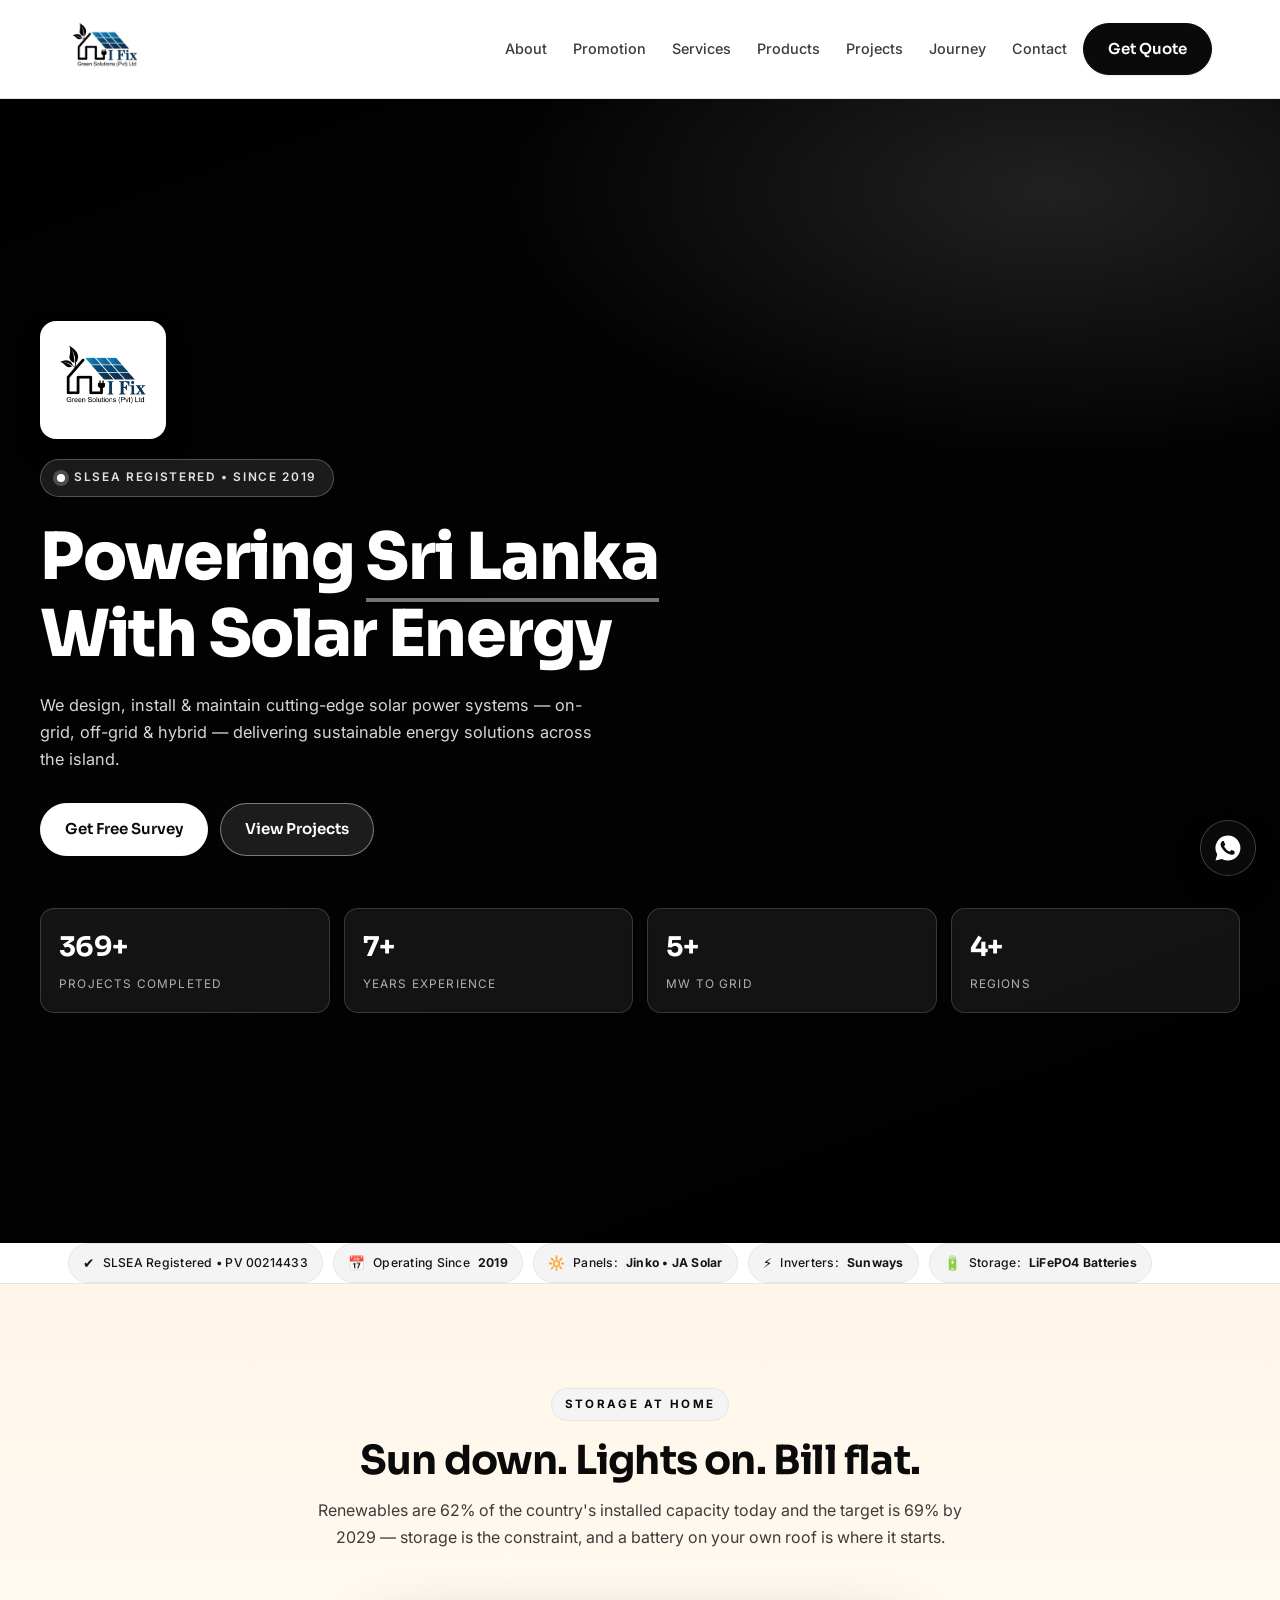
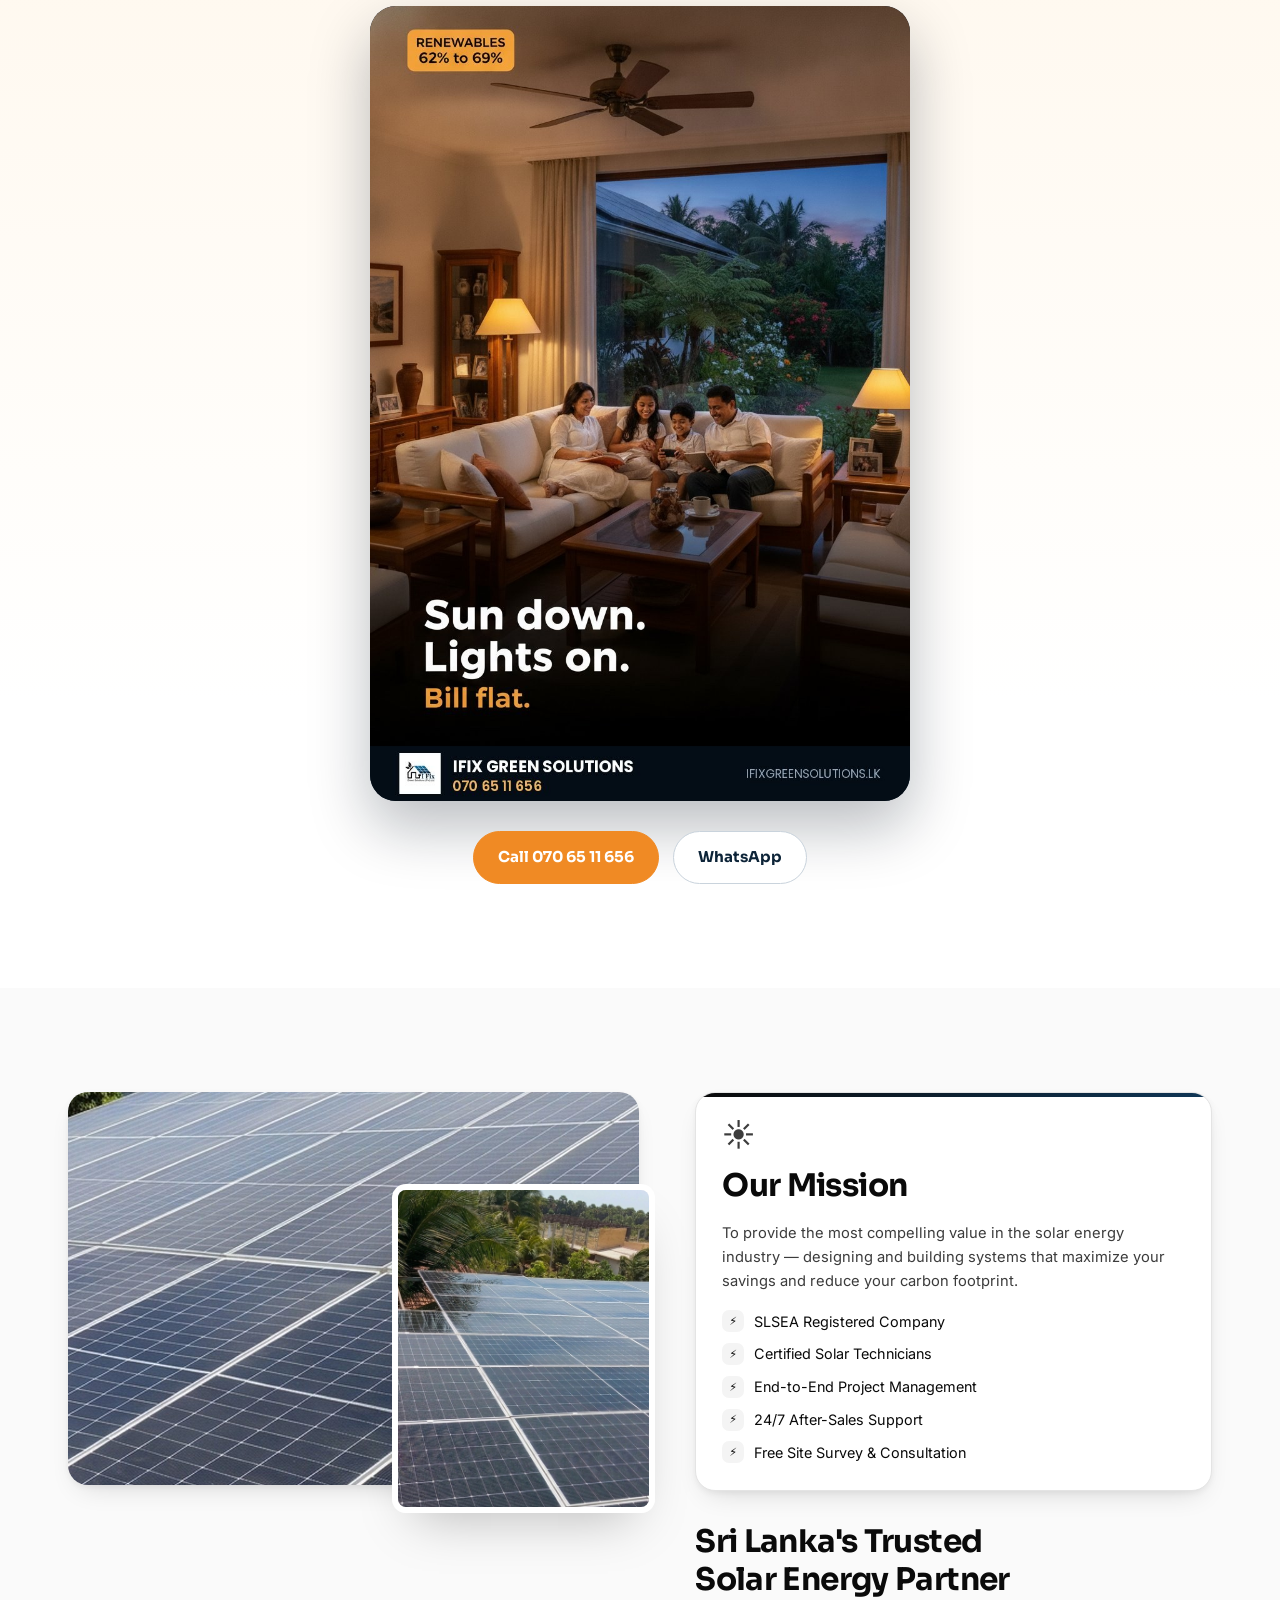
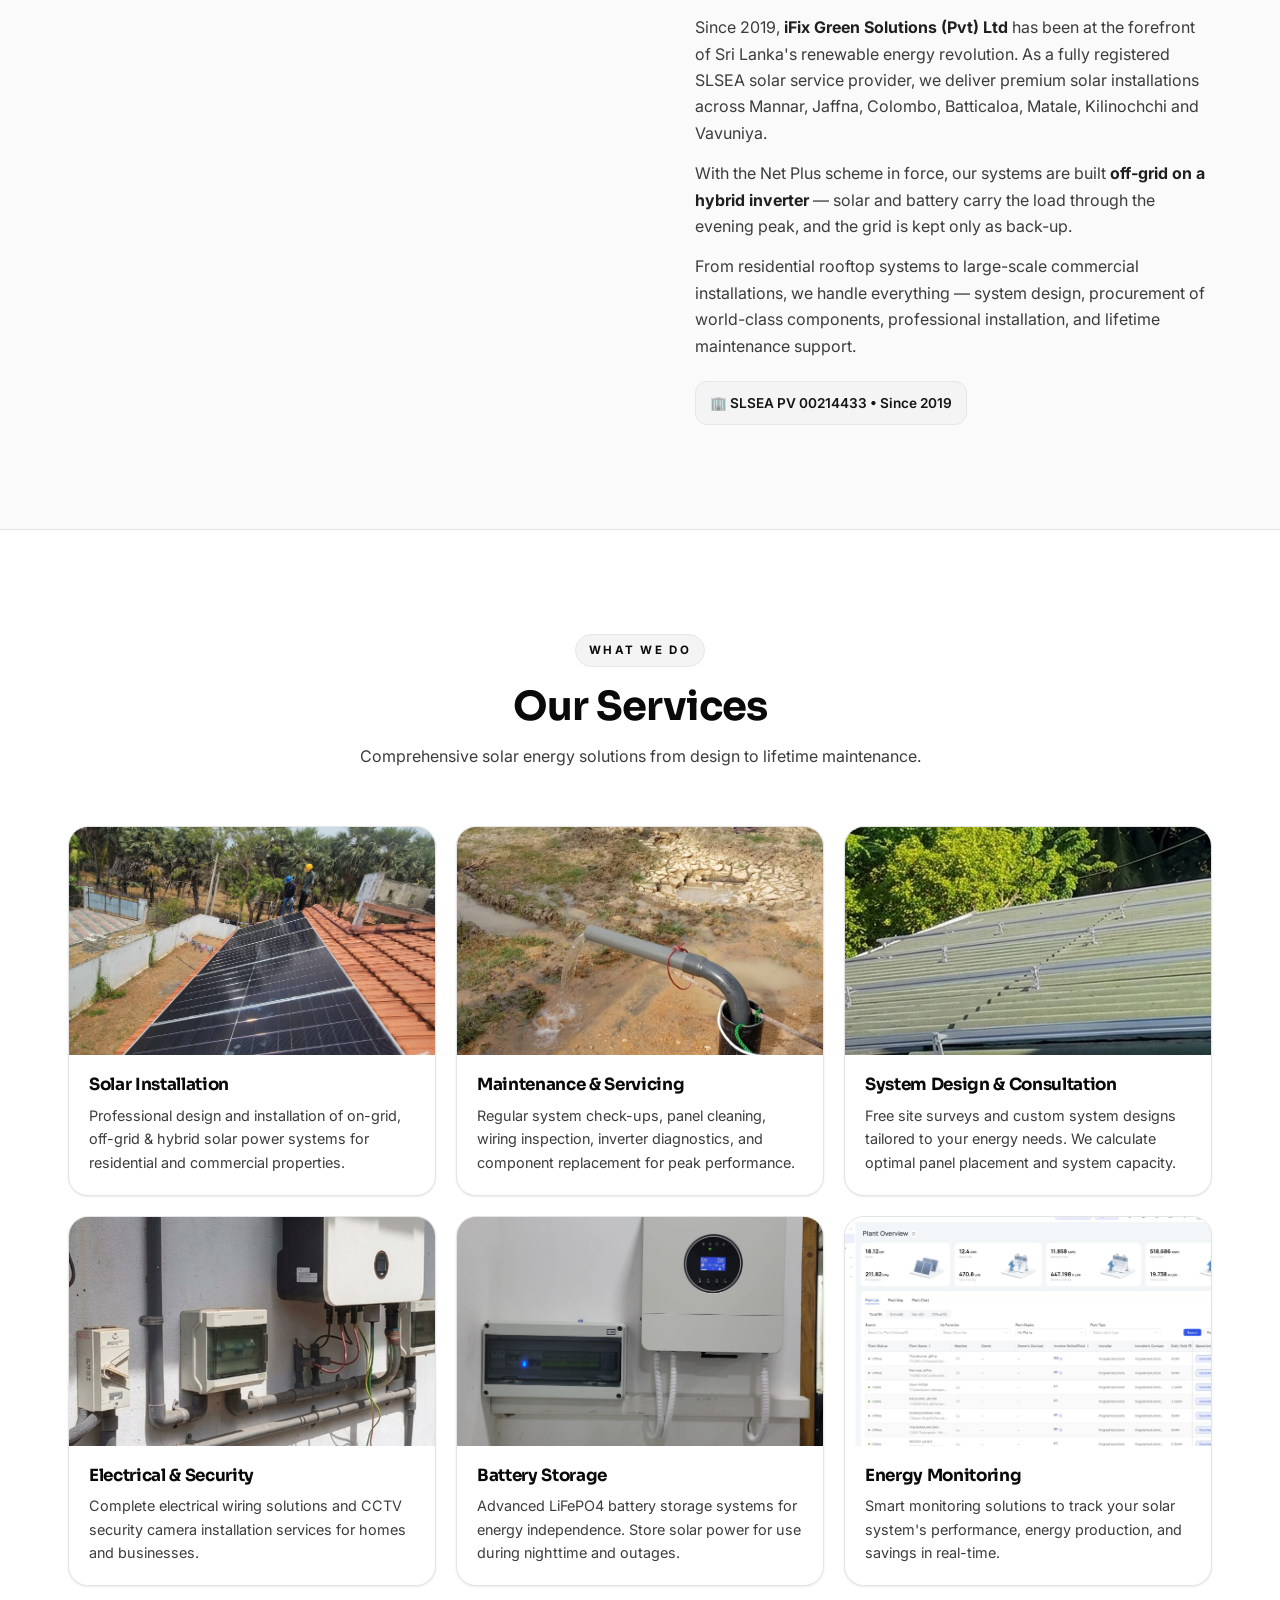
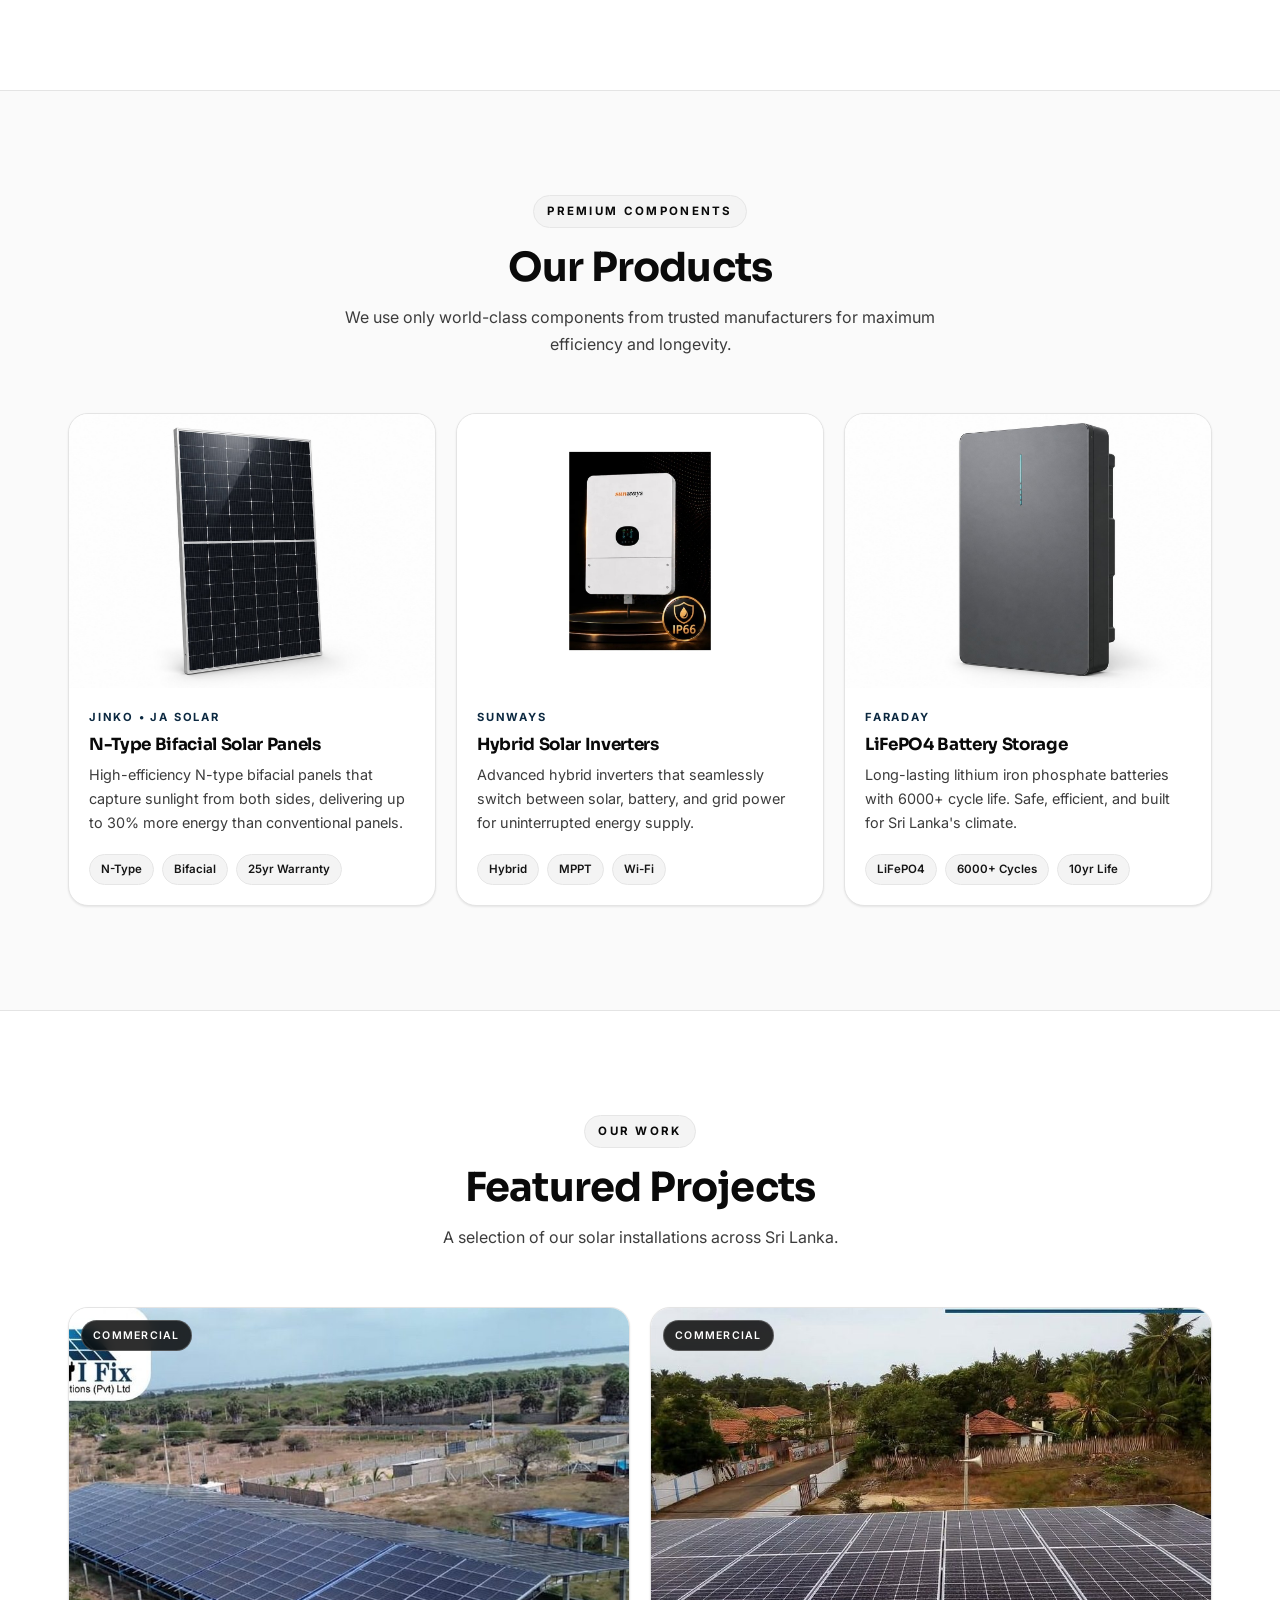
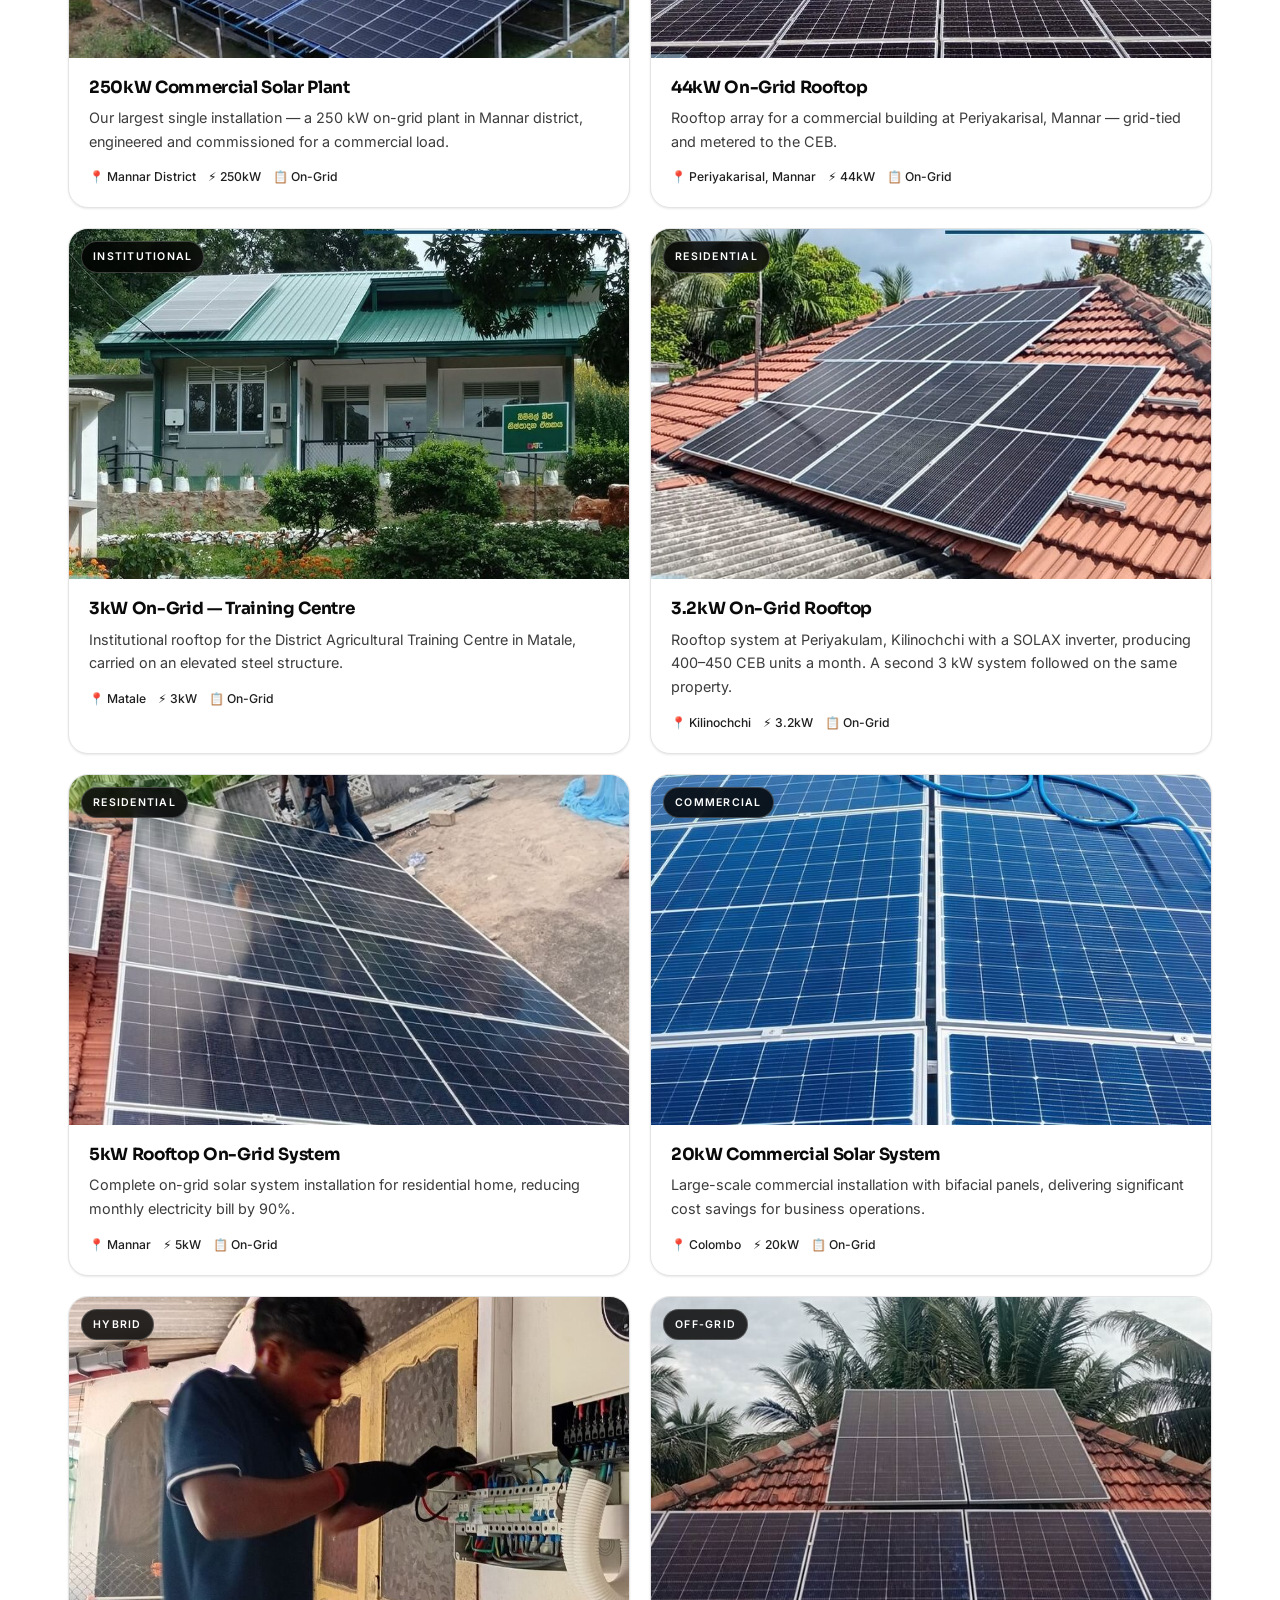
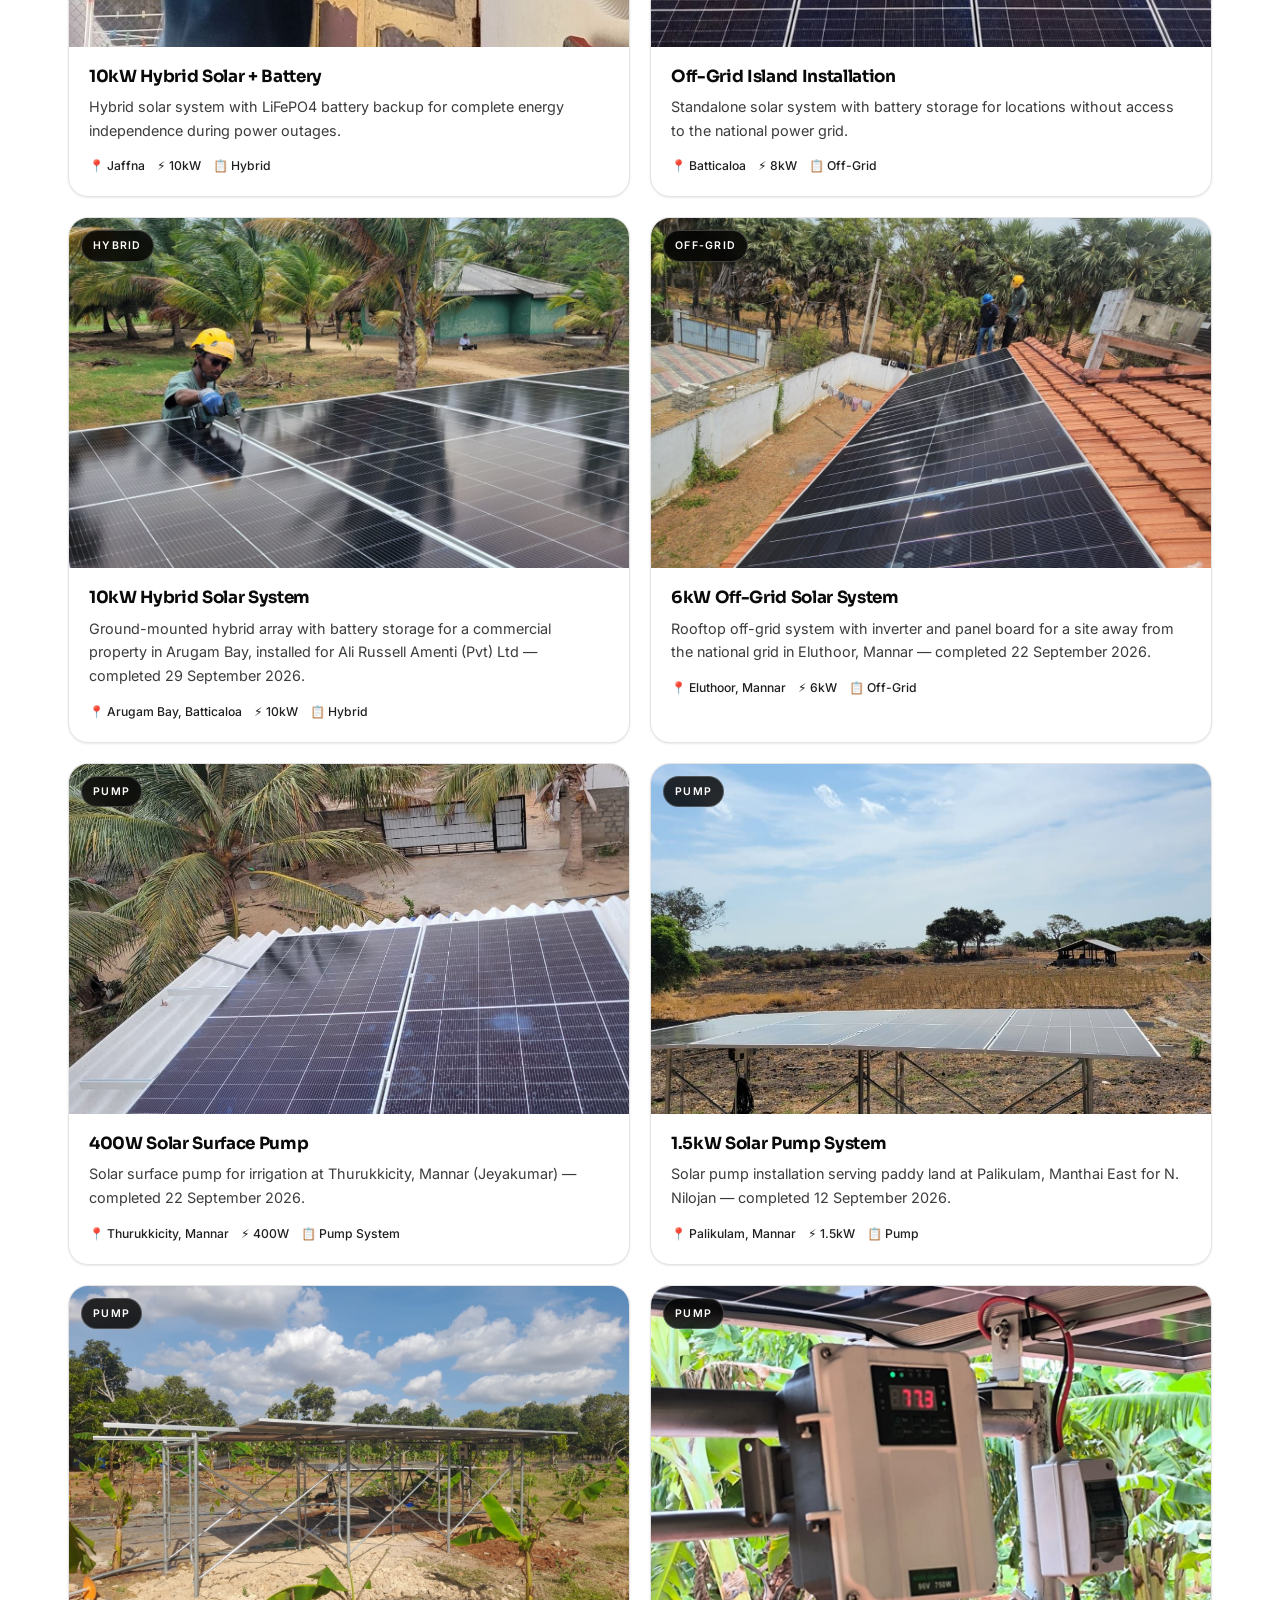
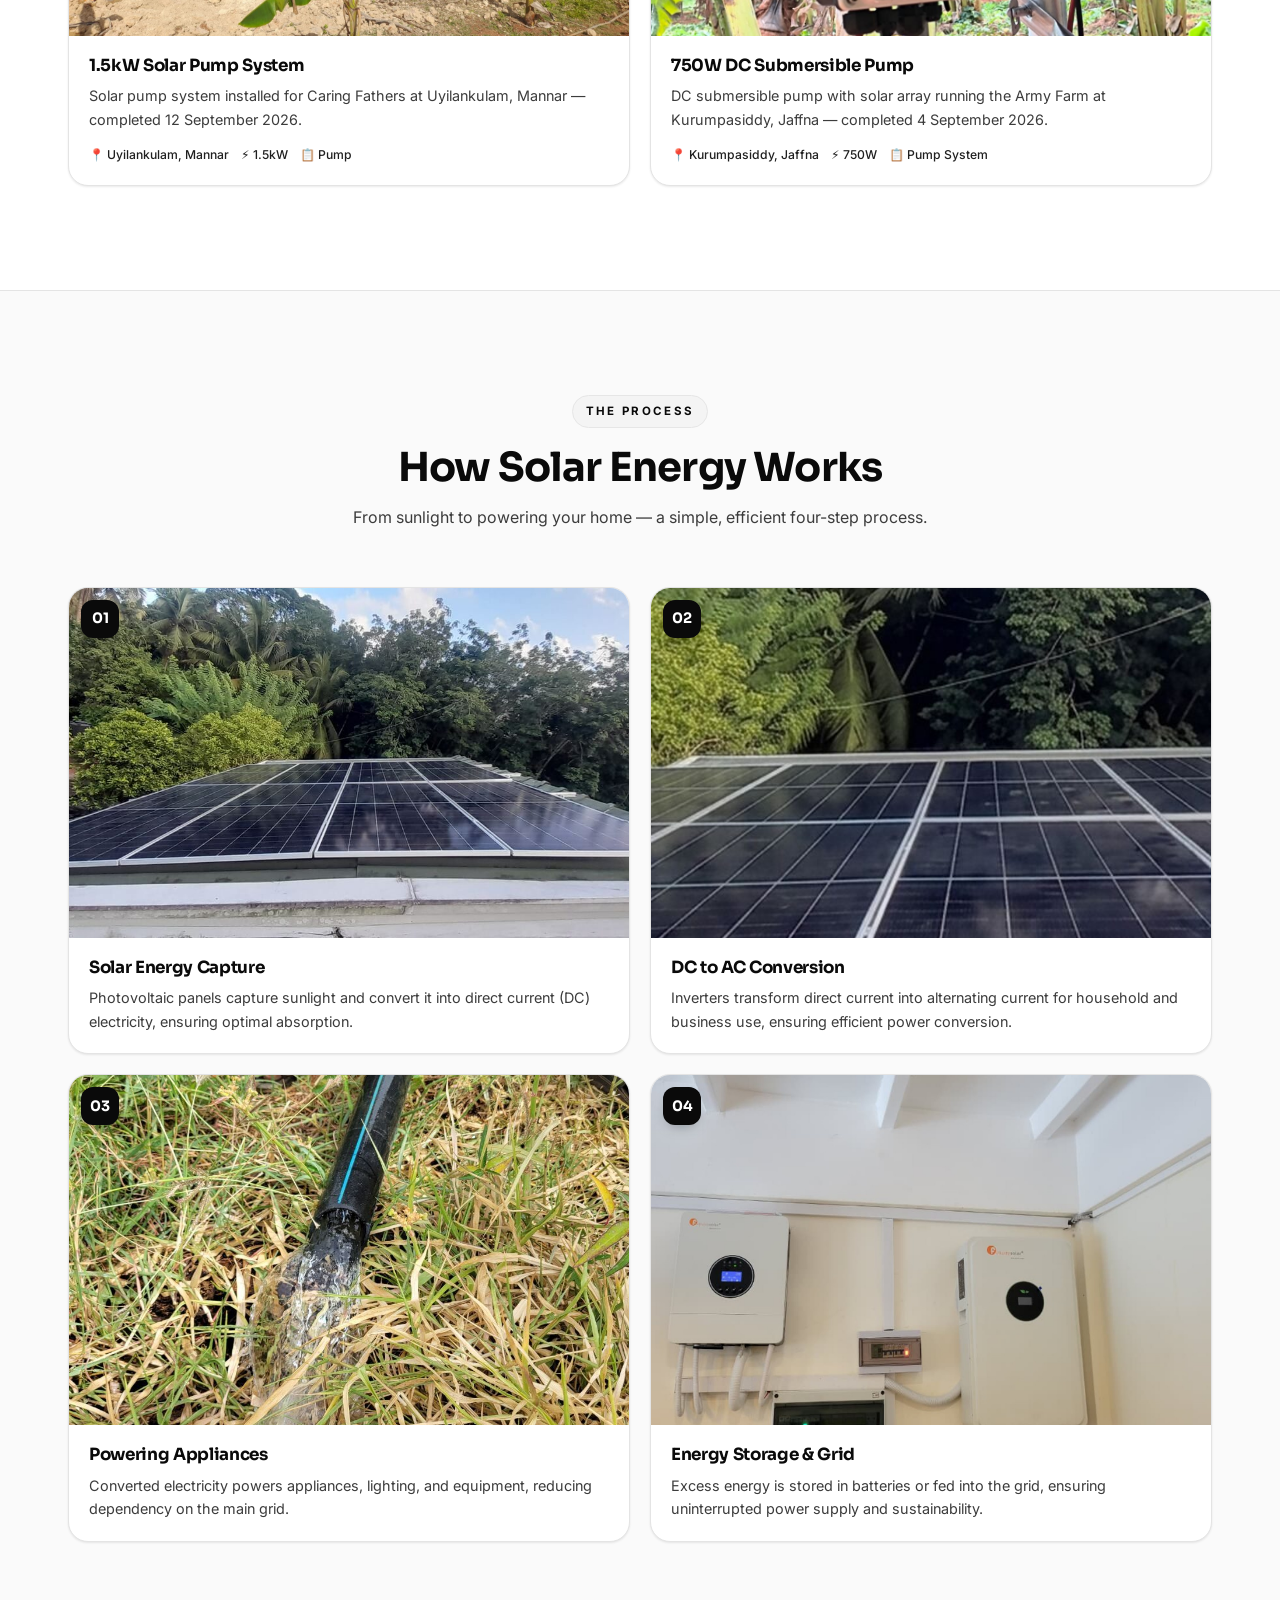
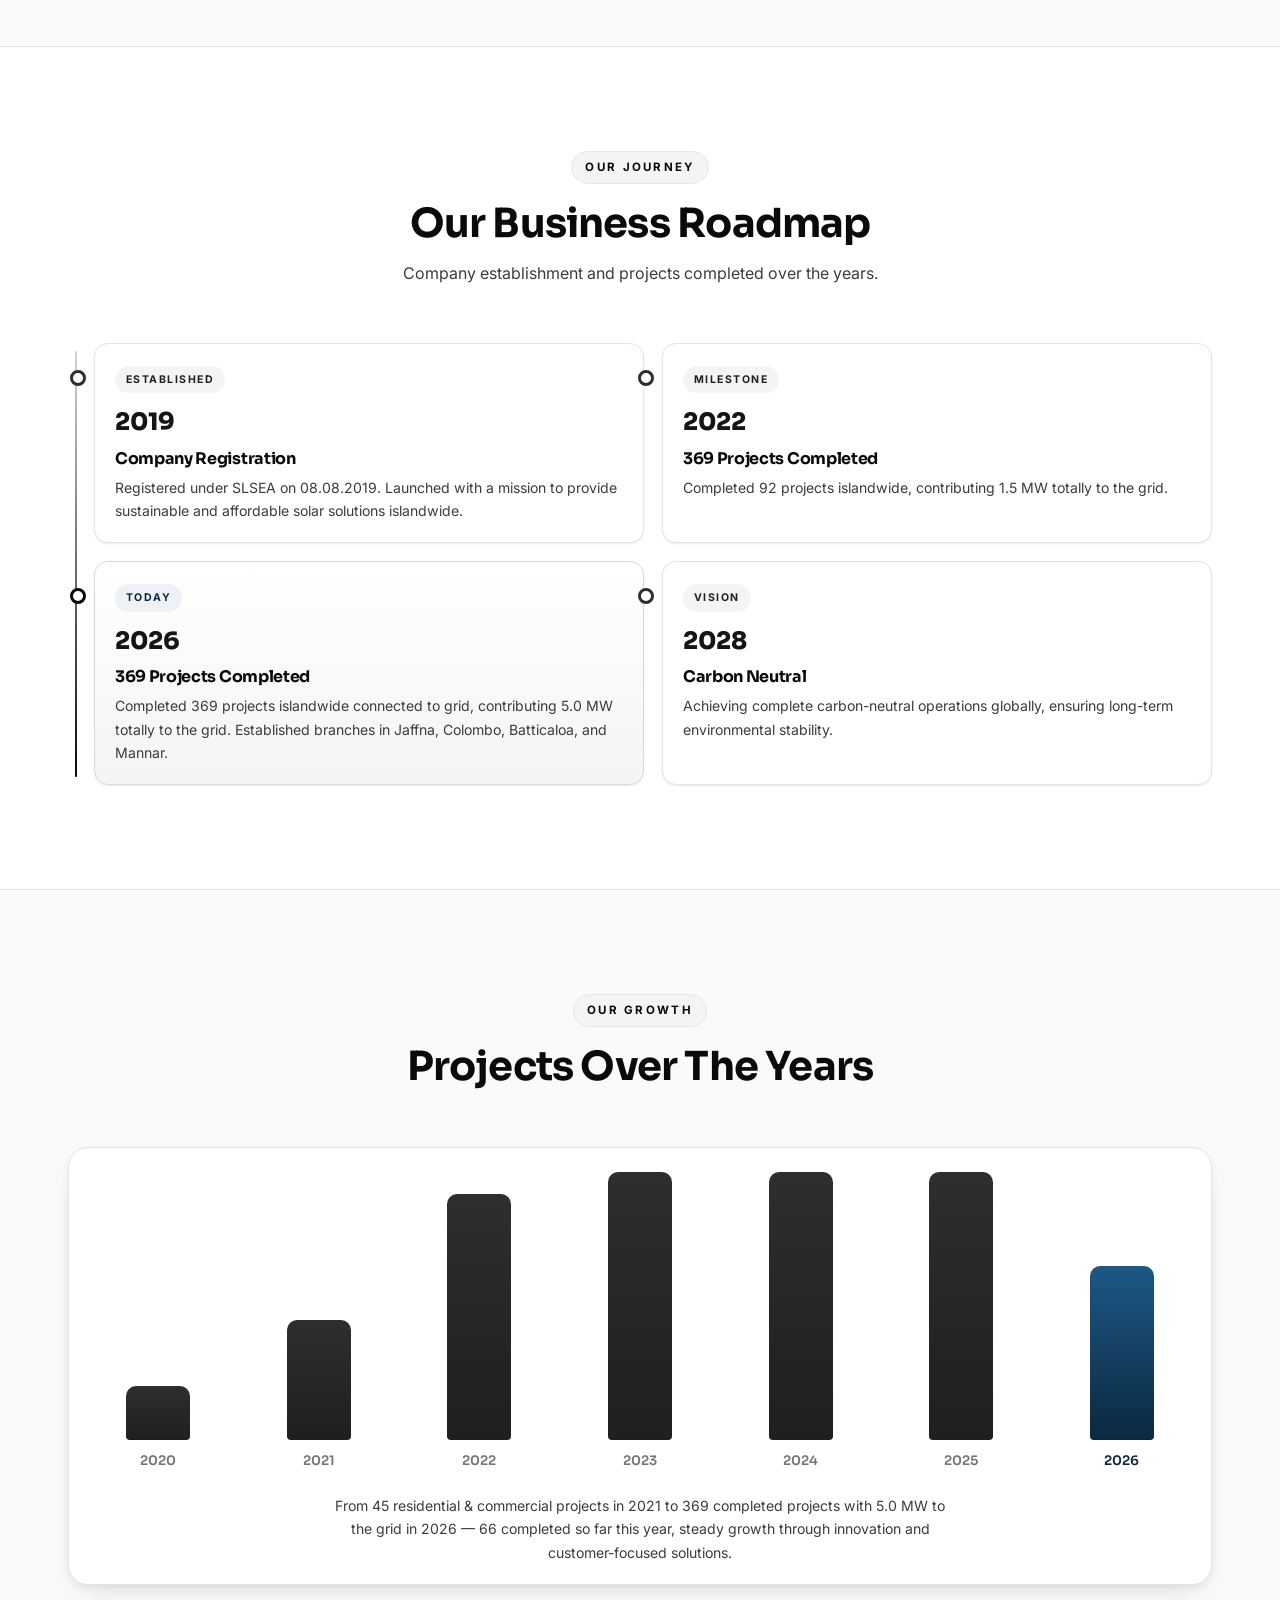
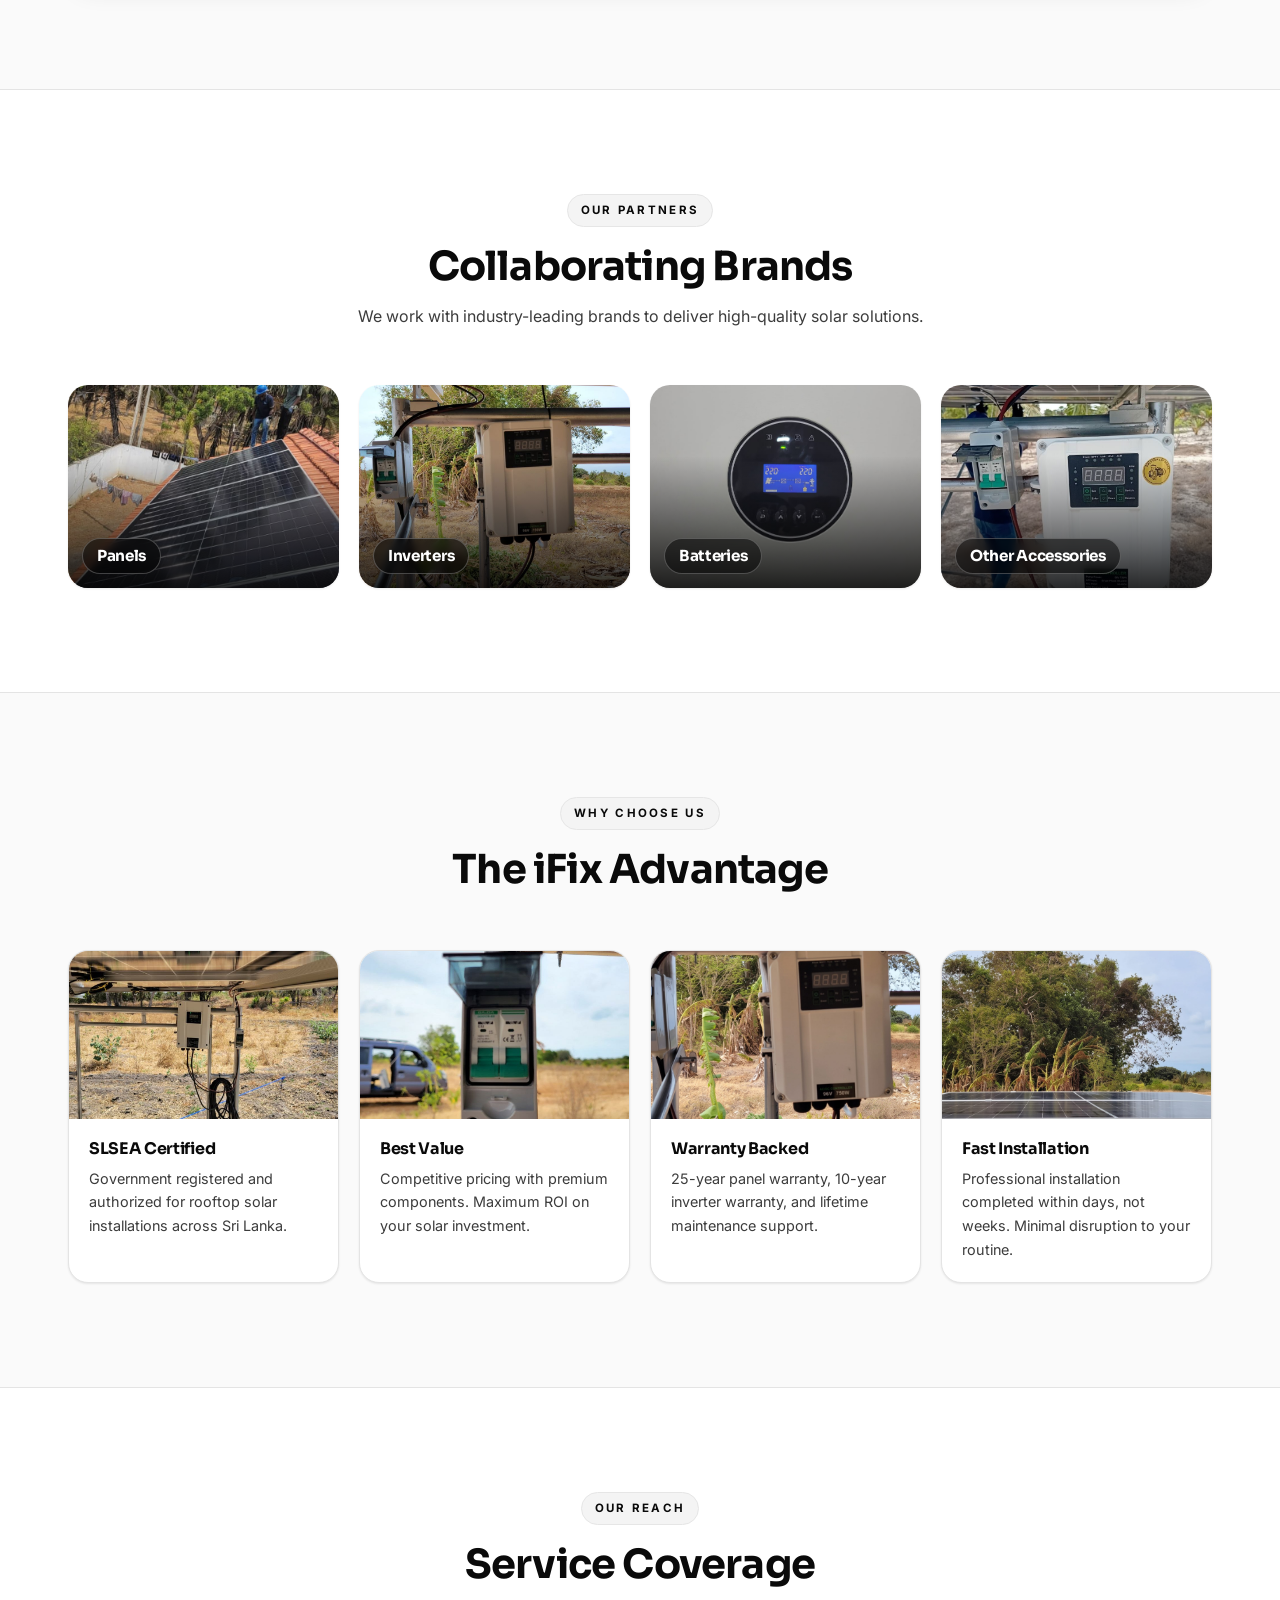
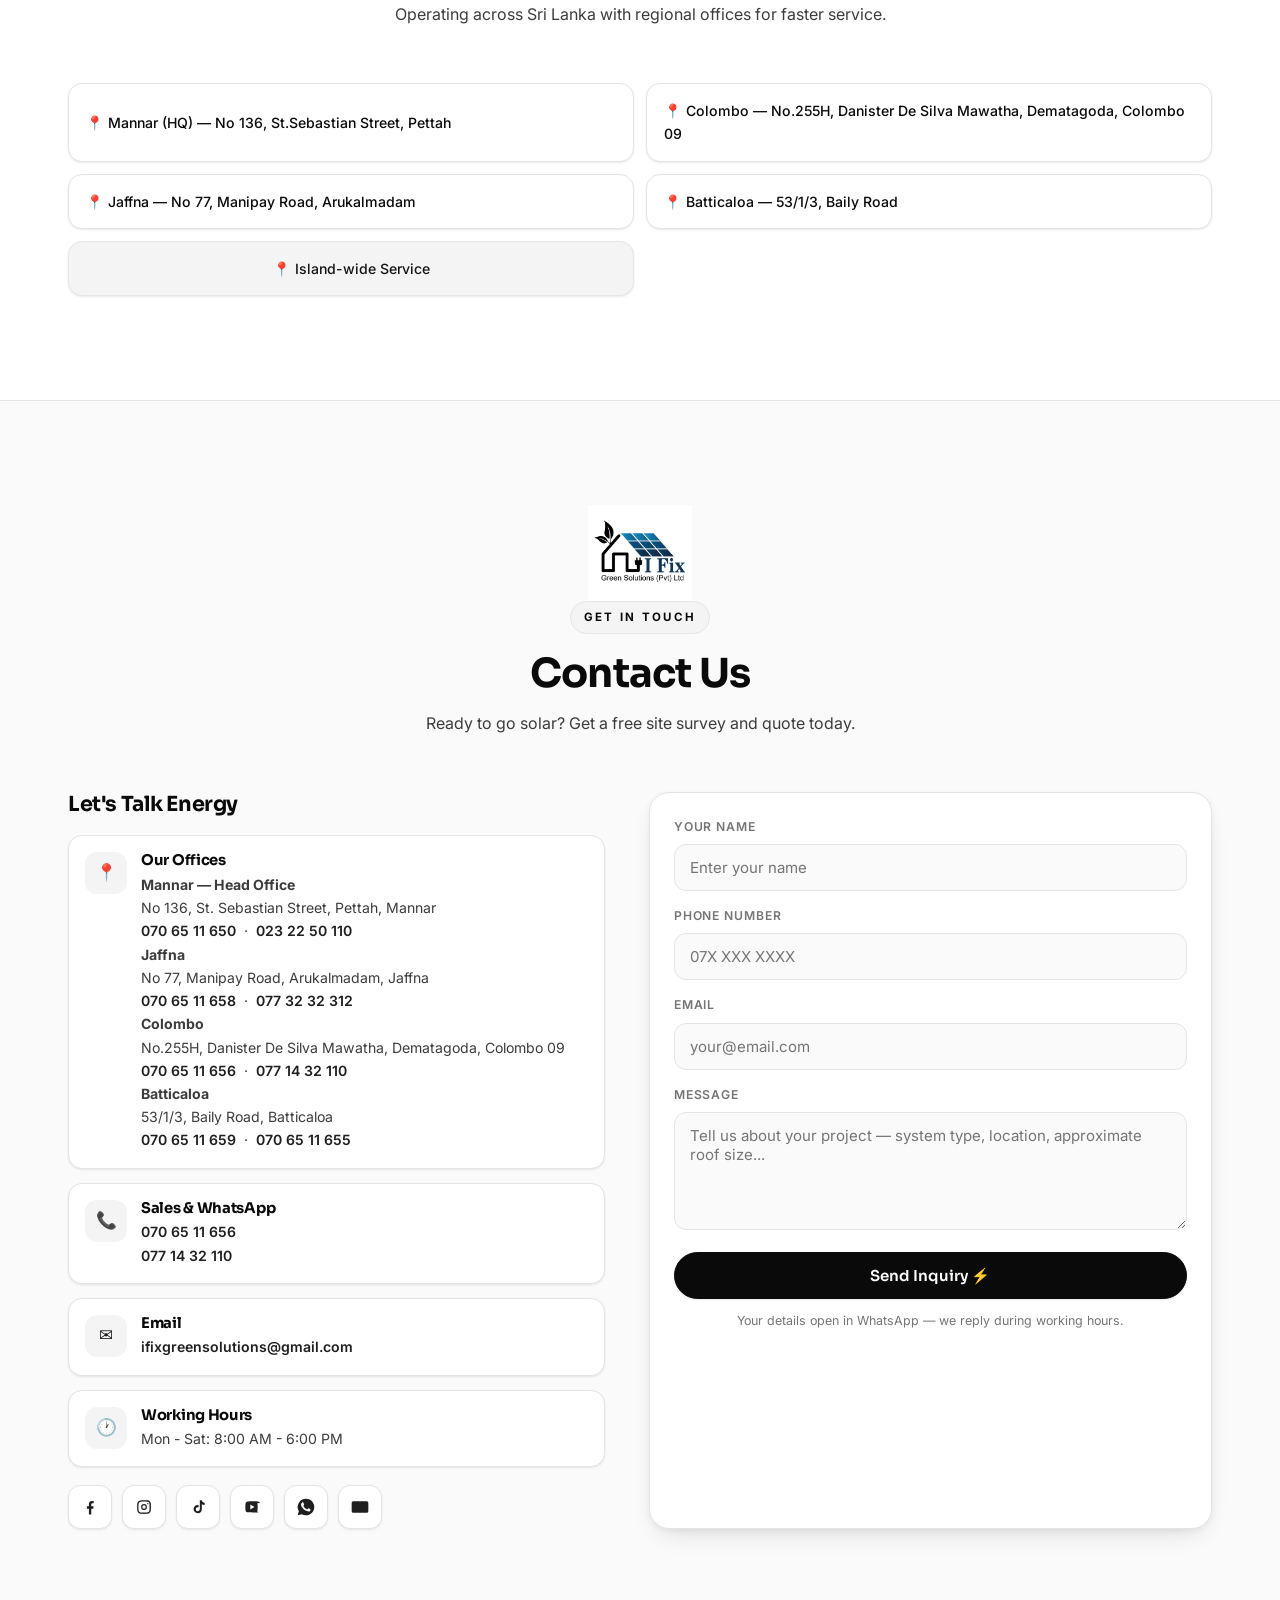
==== commit 2e09cc92: "Weekly figures: 369 projects / 5.0 MW, 66 completed this year" ====
--- a/index.html
+++ b/index.html
@@ -70,7 +70,7 @@
       <div class="stats">
         <div class="stat"><b class="stat-num" data-target="369">0</b><span>Projects Completed</span></div>
         <div class="stat"><b class="stat-num" data-target="7">0</b><span>Years Experience</span></div>
-        <div class="stat"><b class="stat-num" data-target="6.5">0</b><span>MW to Grid</span></div>
+        <div class="stat"><b class="stat-num" data-target="5.0">0</b><span>MW to Grid</span></div>
         <div class="stat"><b class="stat-num" data-target="4">0</b><span>Regions</span></div>
       </div>
     </div>
@@ -422,7 +422,7 @@
           <span class="tl-flag">Today</span>
           <span class="tl-year">2026</span>
           <h4>369 Projects Completed</h4>
-          <p>Completed 369 projects islandwide connected to grid, contributing 6.5 MW totally to the grid. Established branches in Jaffna, Colombo, Batticaloa, and Mannar.</p>
+          <p>Completed 369 projects islandwide connected to grid, contributing 5.0 MW totally to the grid. Established branches in Jaffna, Colombo, Batticaloa, and Mannar.</p>
         </div>
         <div class="tl-item reveal">
           <span class="tl-flag">Vision</span>
@@ -451,7 +451,7 @@
           <div class="bar" data-year="2025"><div class="bar-fill" data-h="100" style="height:100%"></div><span class="bar-label">2025</span></div>
           <div class="bar" data-year="2026"><div class="bar-fill" data-h="58" style="height:58%"></div><span class="bar-label">2026</span></div>
         </div>
-        <p class="chart-note">From 45 residential &amp; commercial projects in 2021 to 369 completed projects with 6.5 MW to the grid in 2026 — 66 completed so far this year, steady growth through innovation and customer-focused solutions.</p>
+        <p class="chart-note">From 45 residential &amp; commercial projects in 2021 to 369 completed projects with 5.0 MW to the grid in 2026 — 66 completed so far this year, steady growth through innovation and customer-focused solutions.</p>
       </div>
     </div>
   </section>
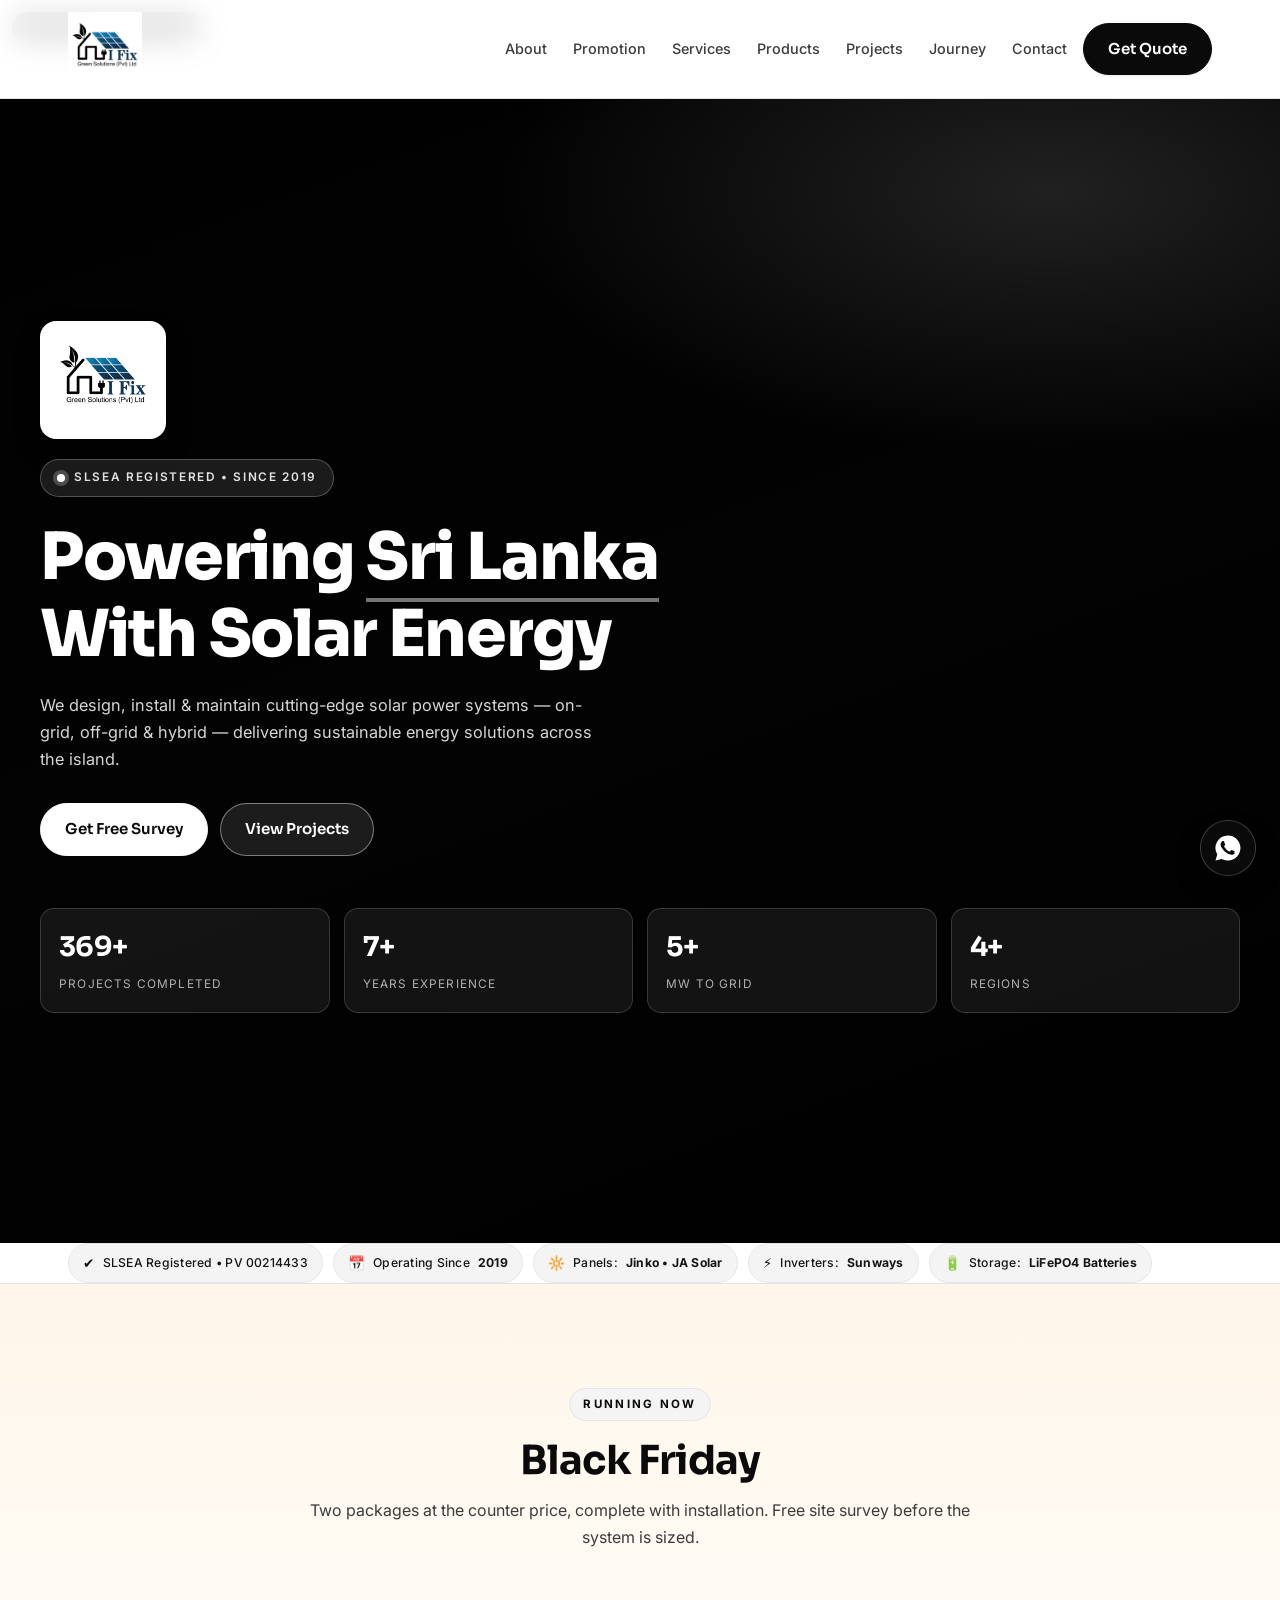
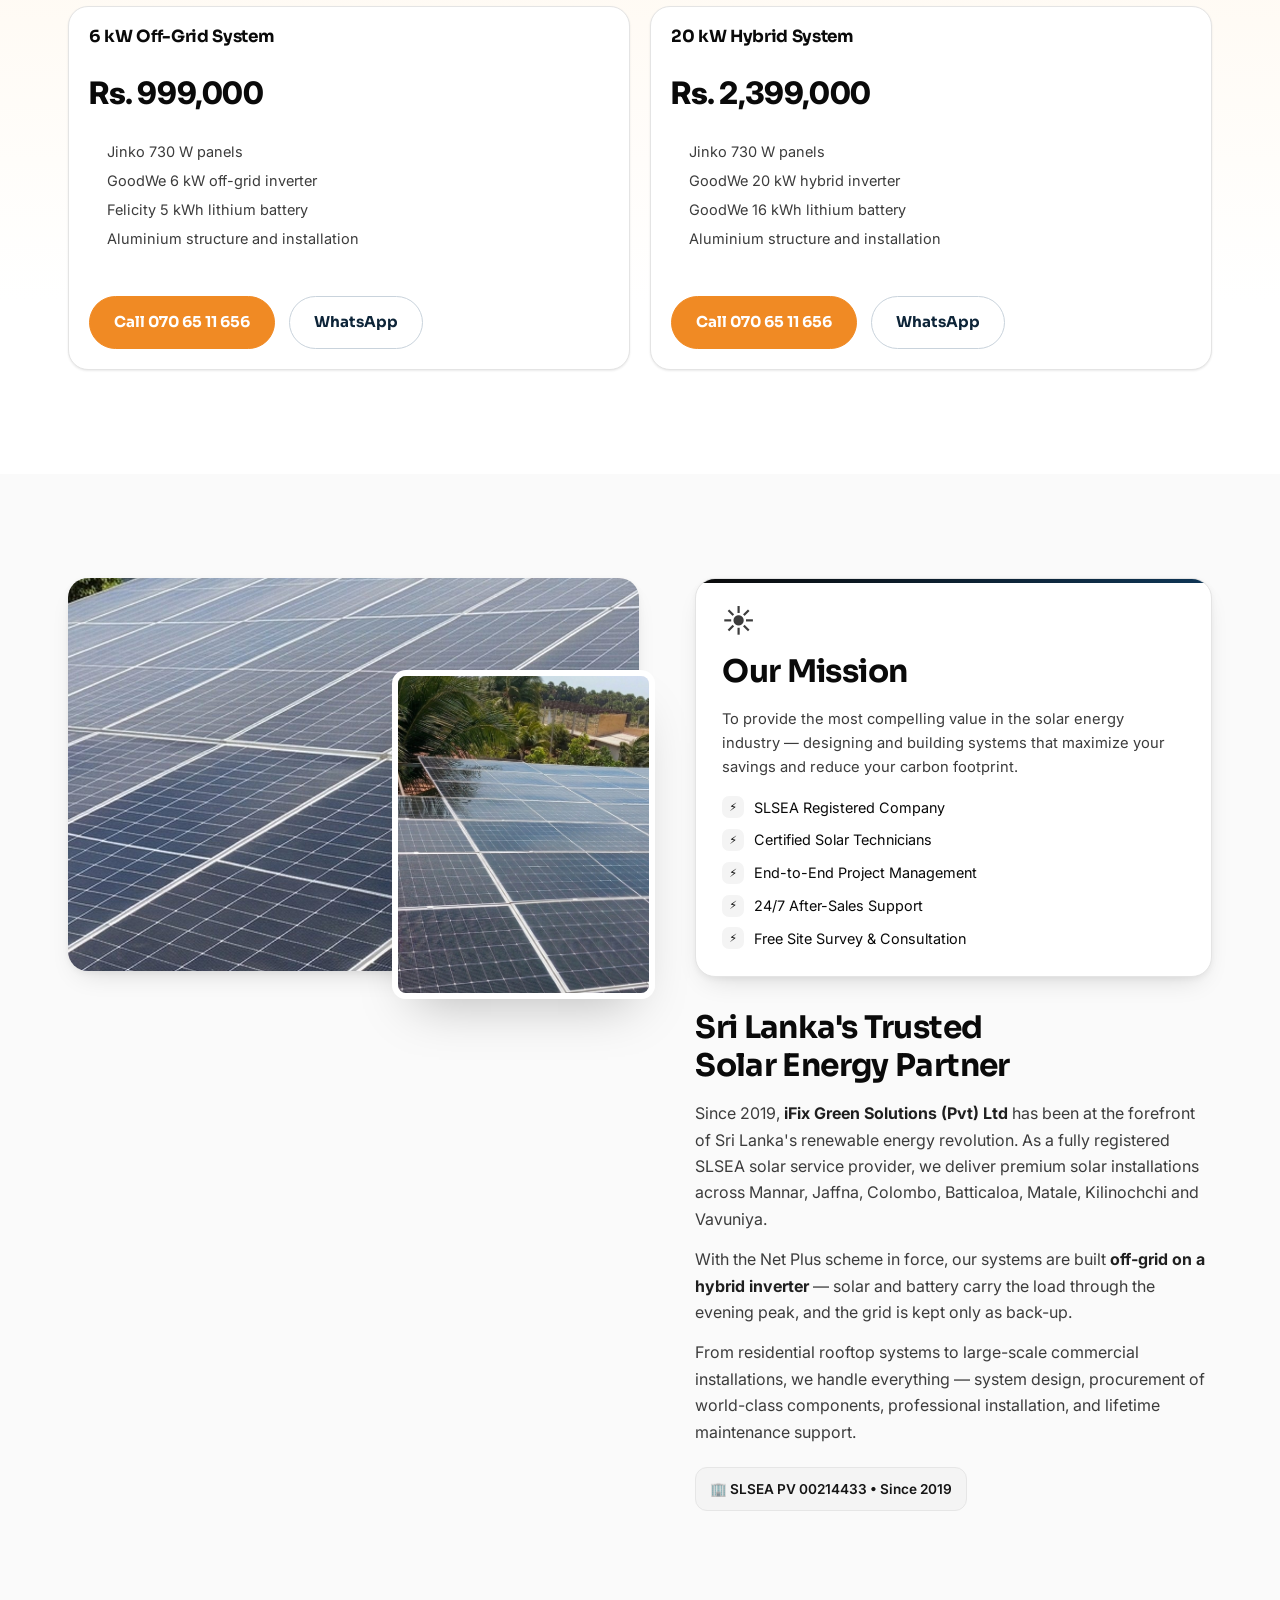
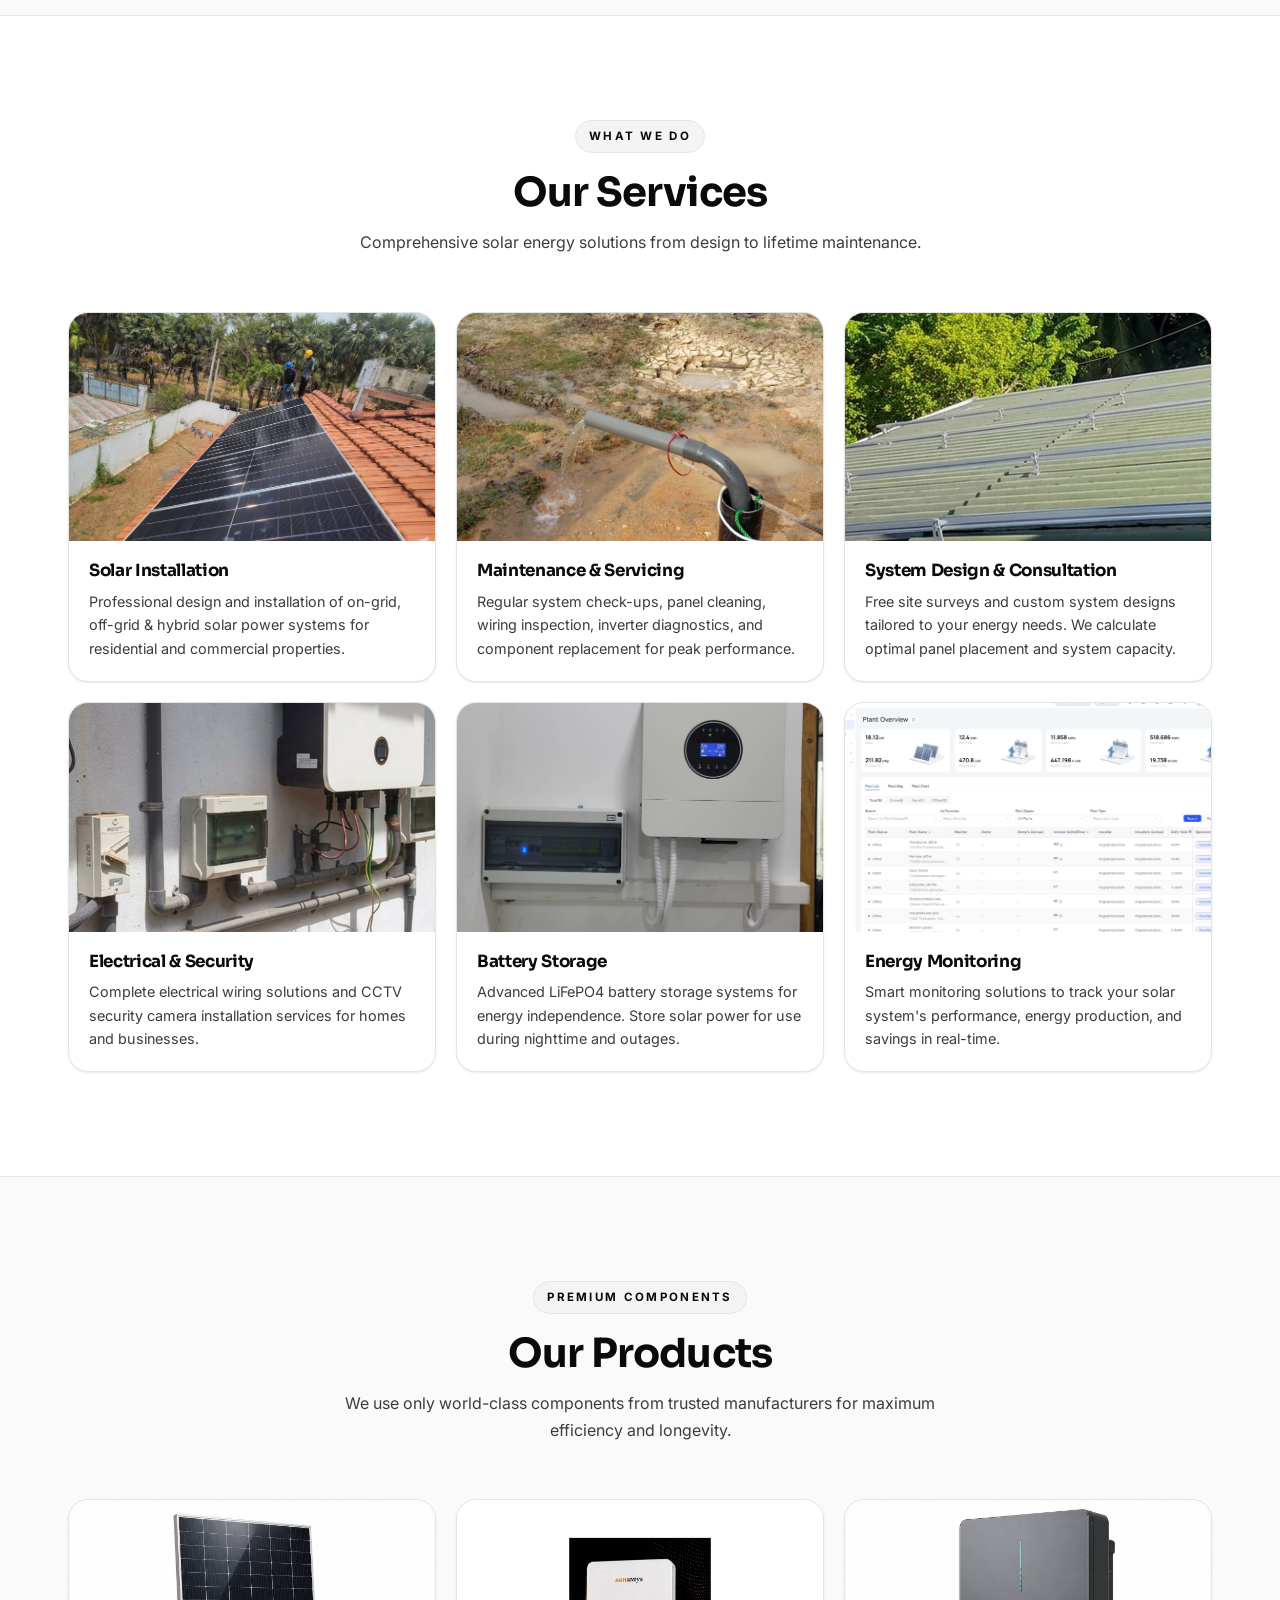
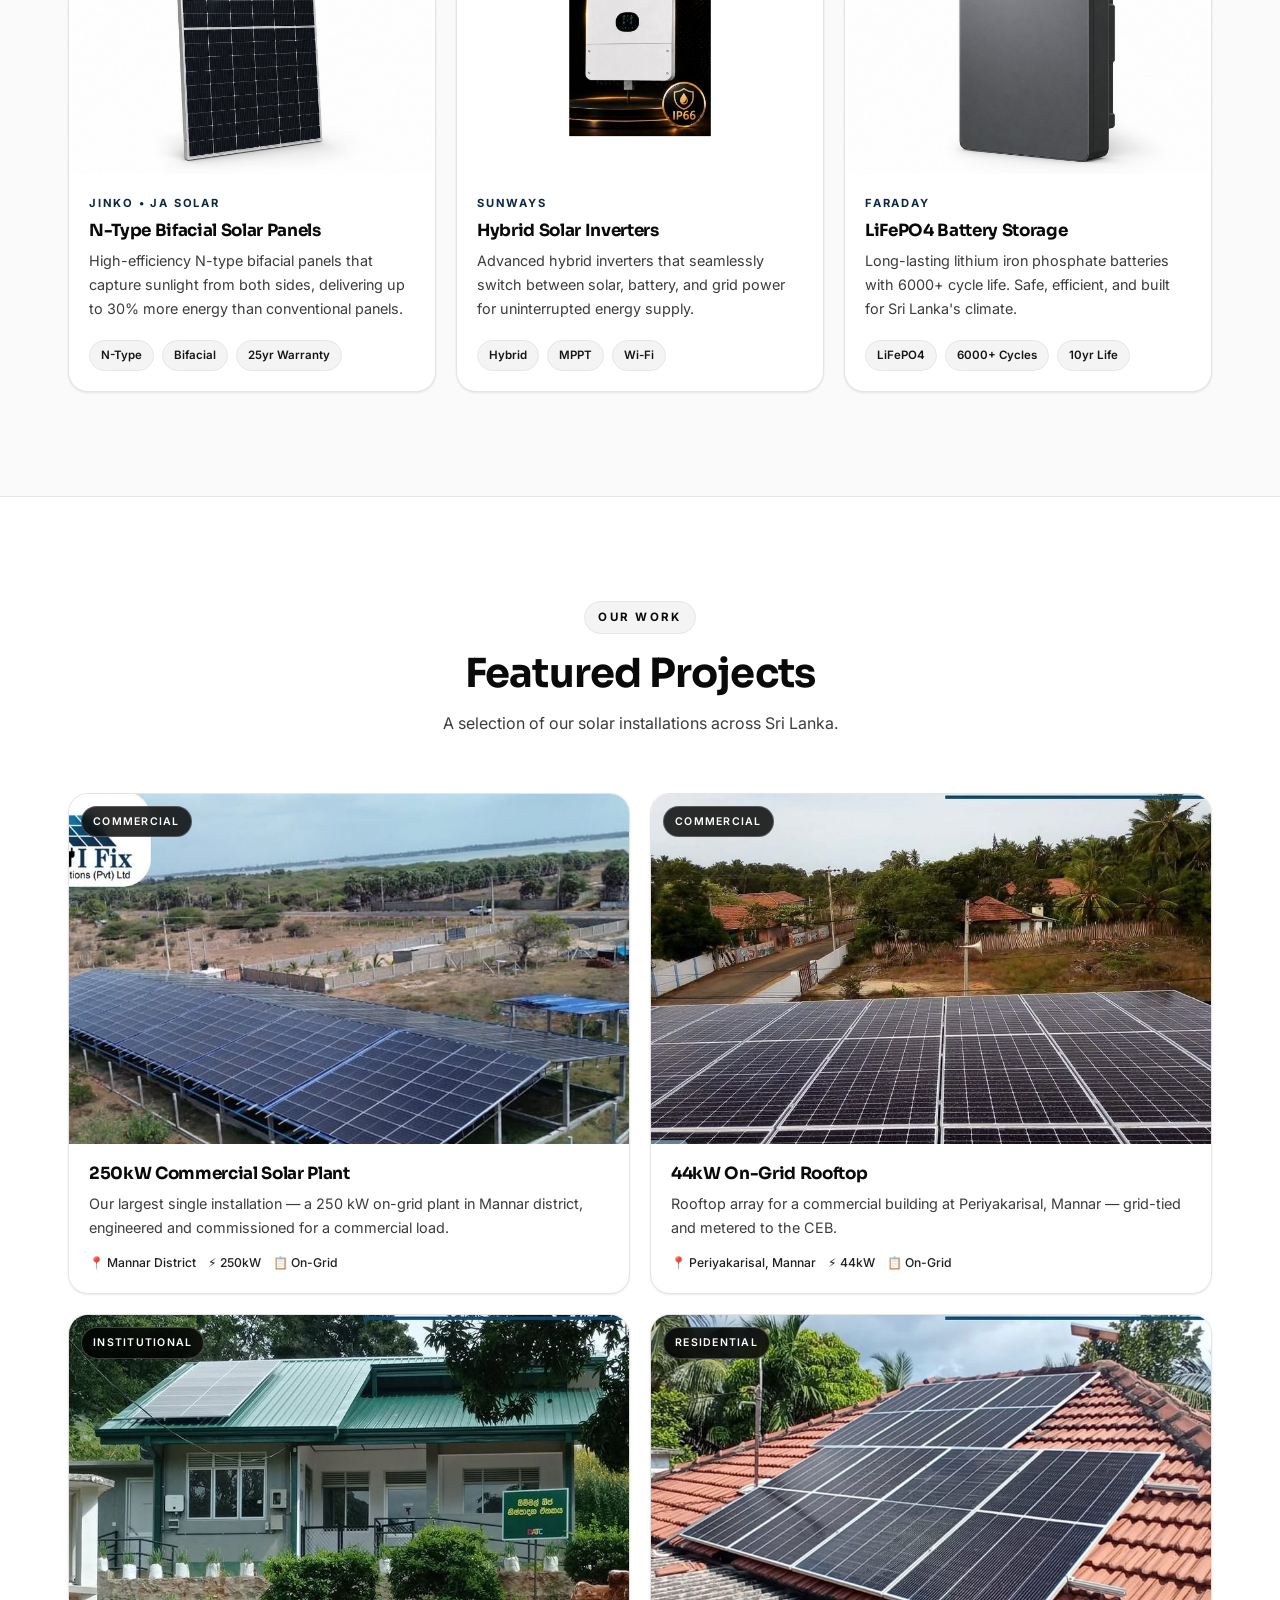
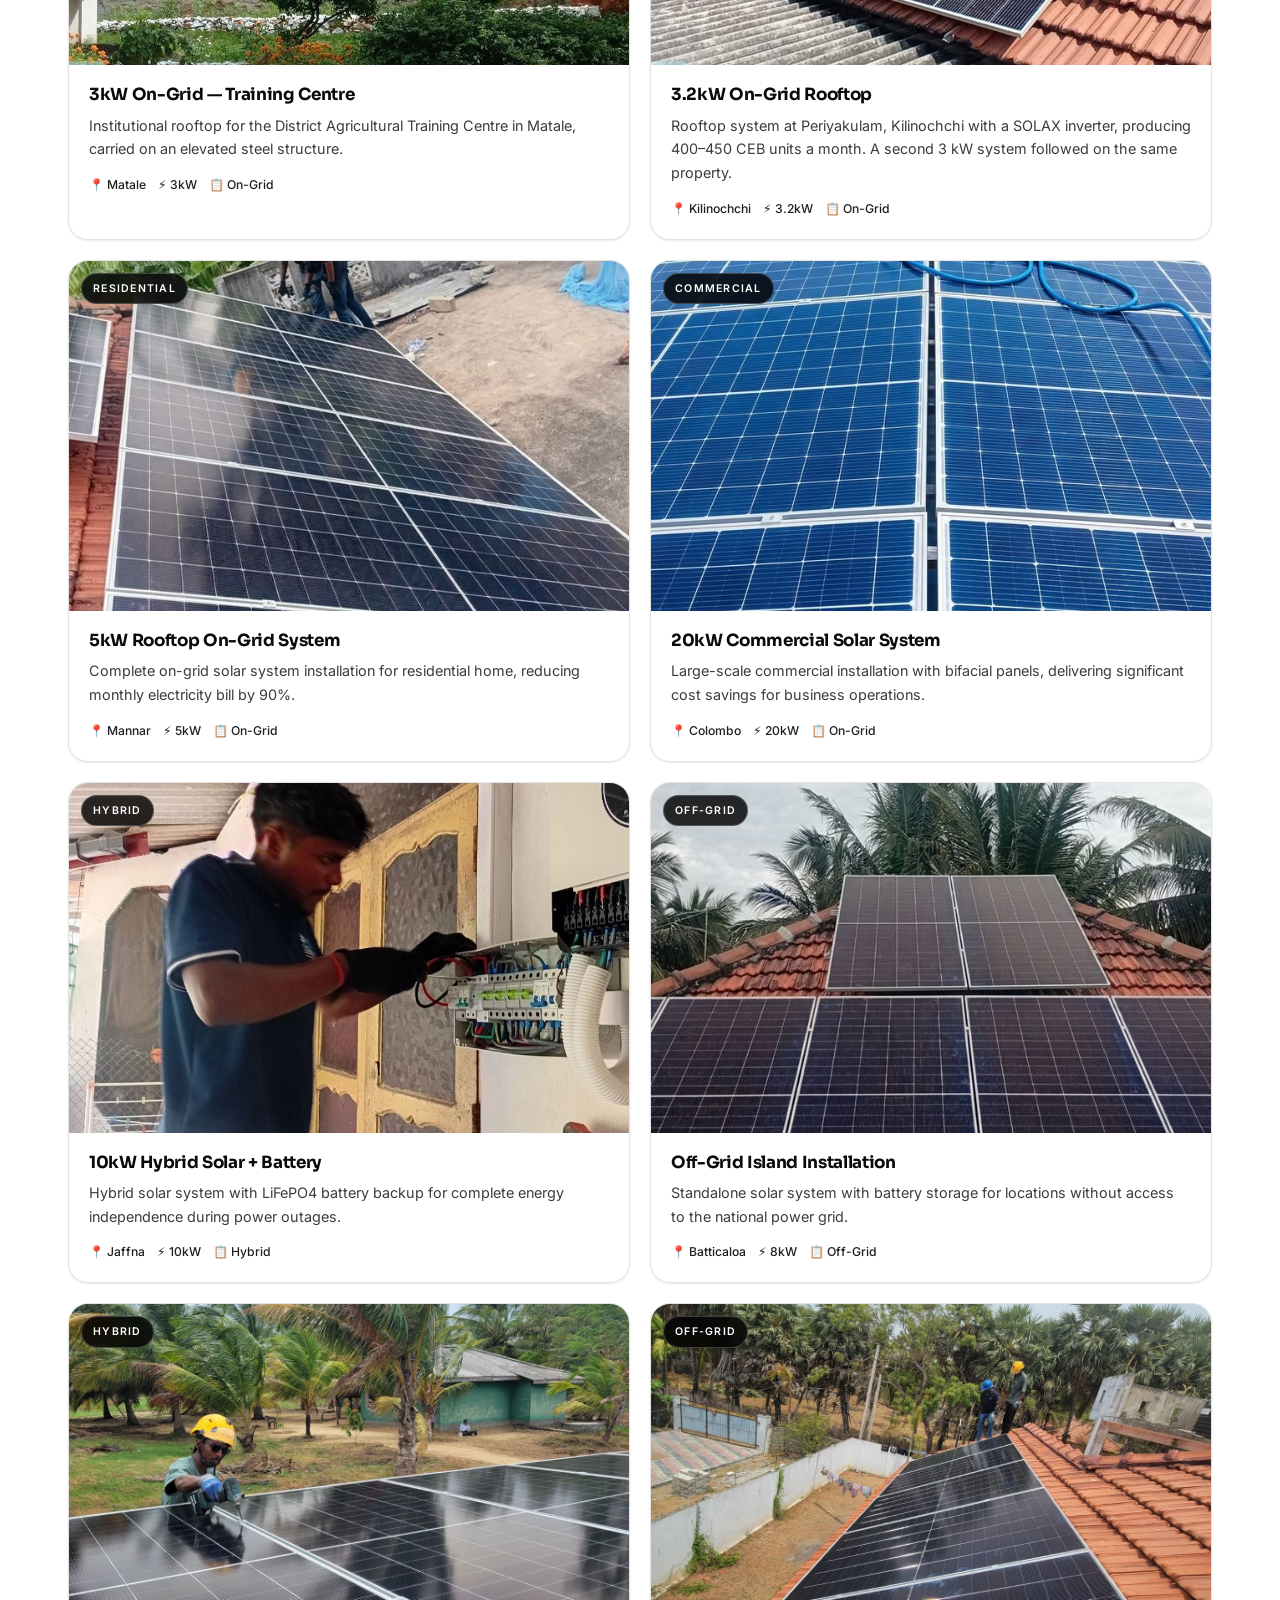
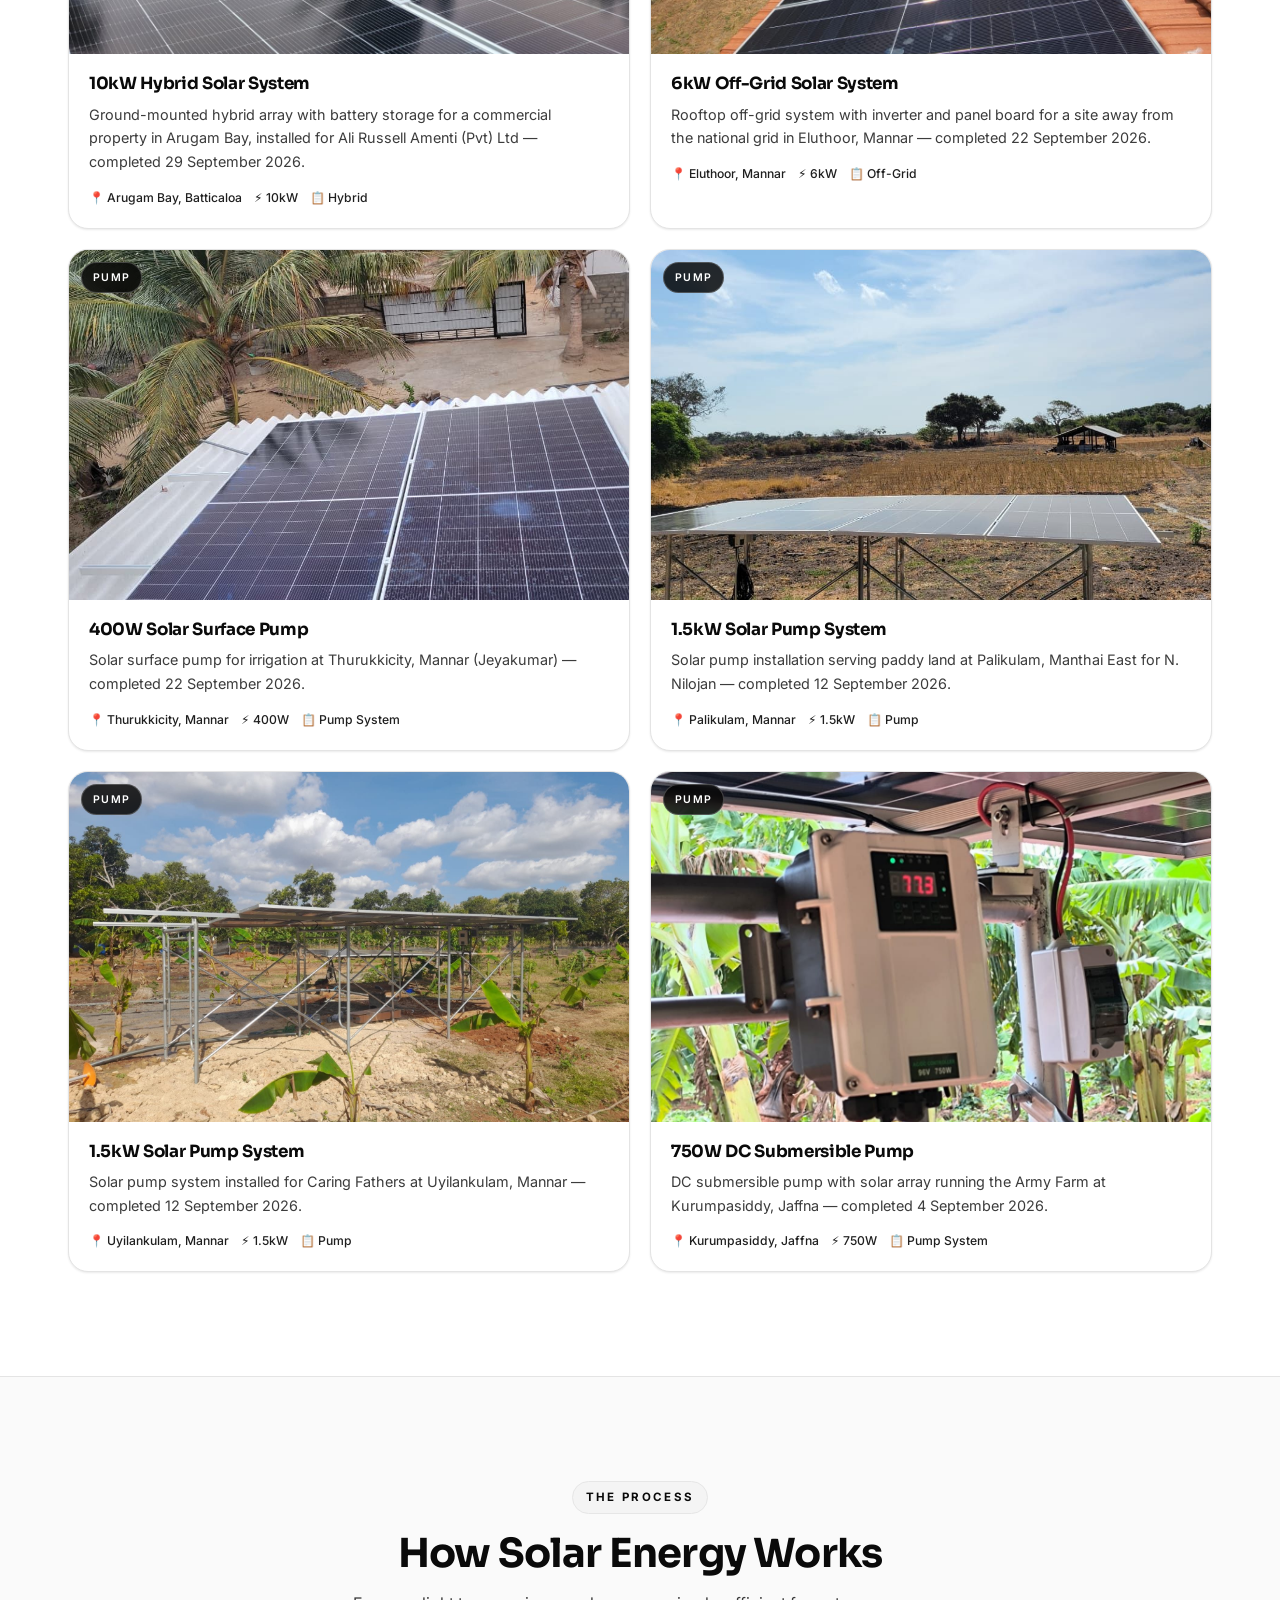
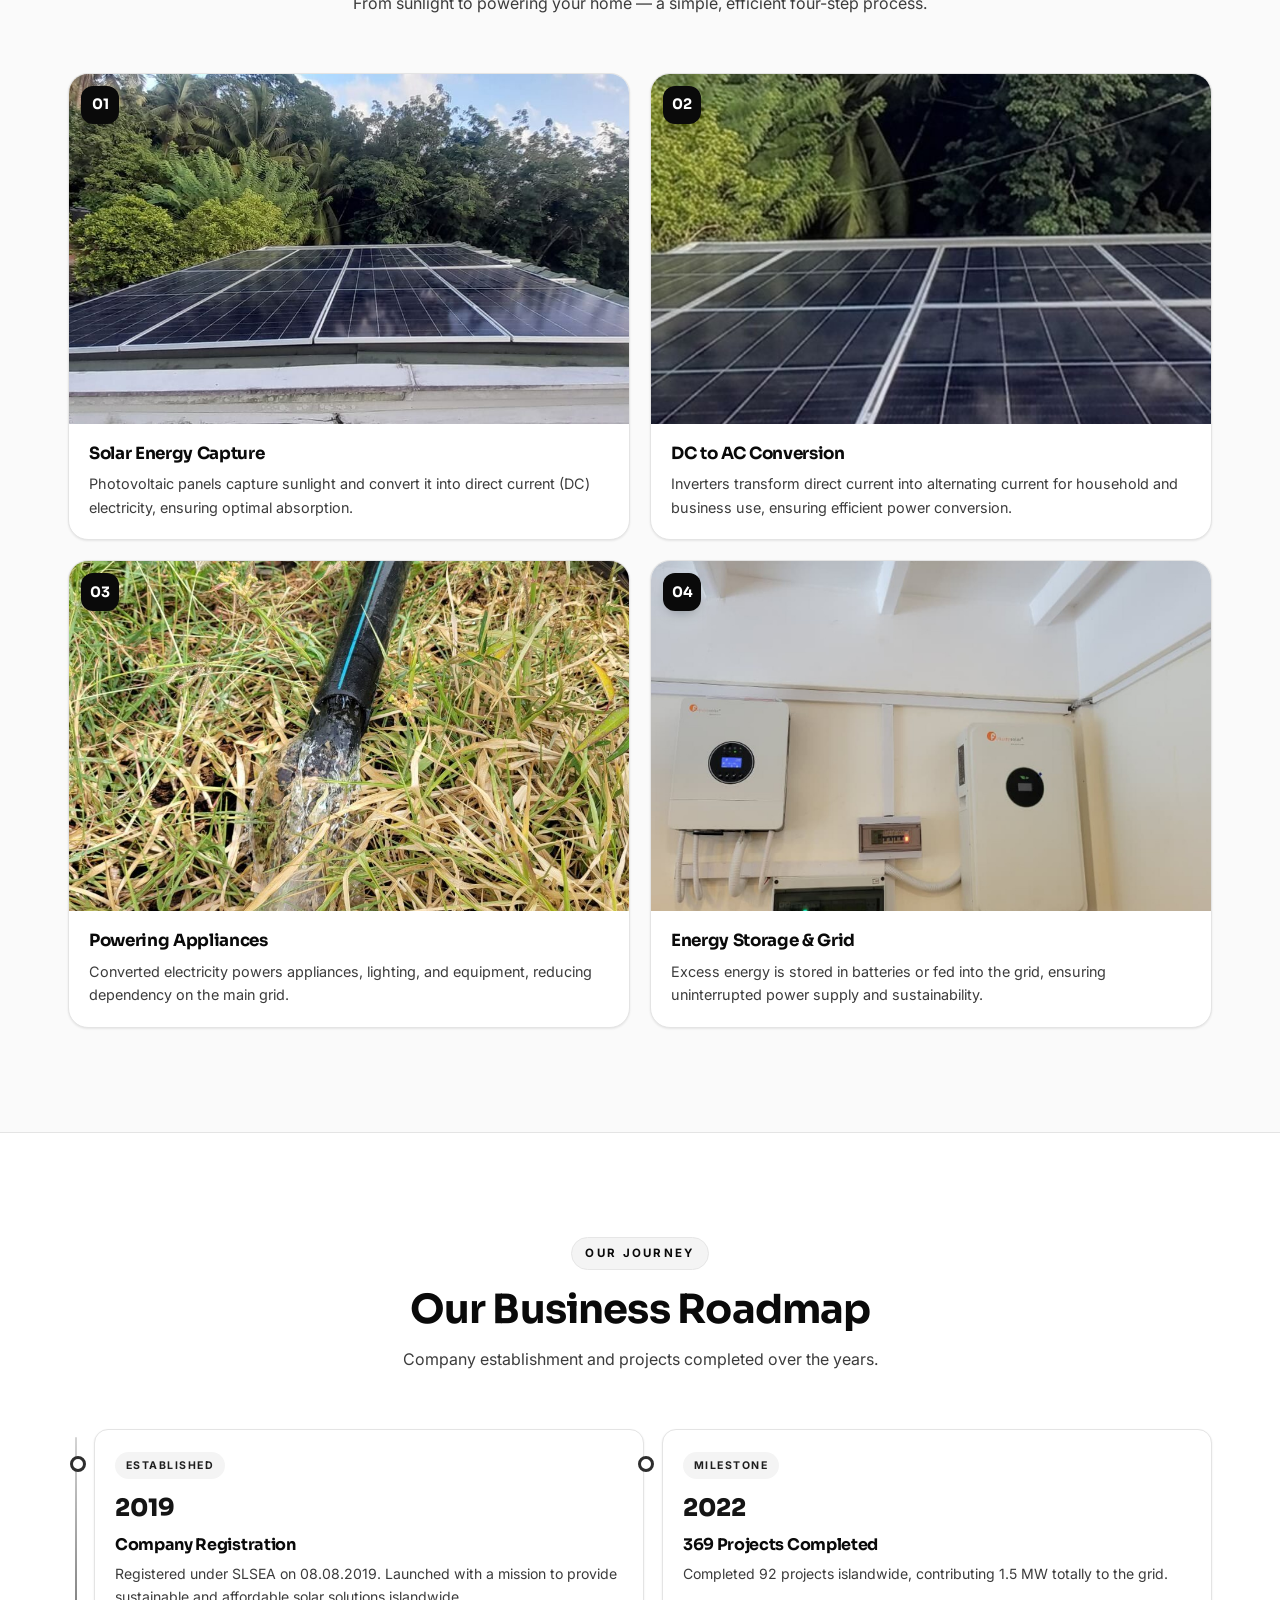
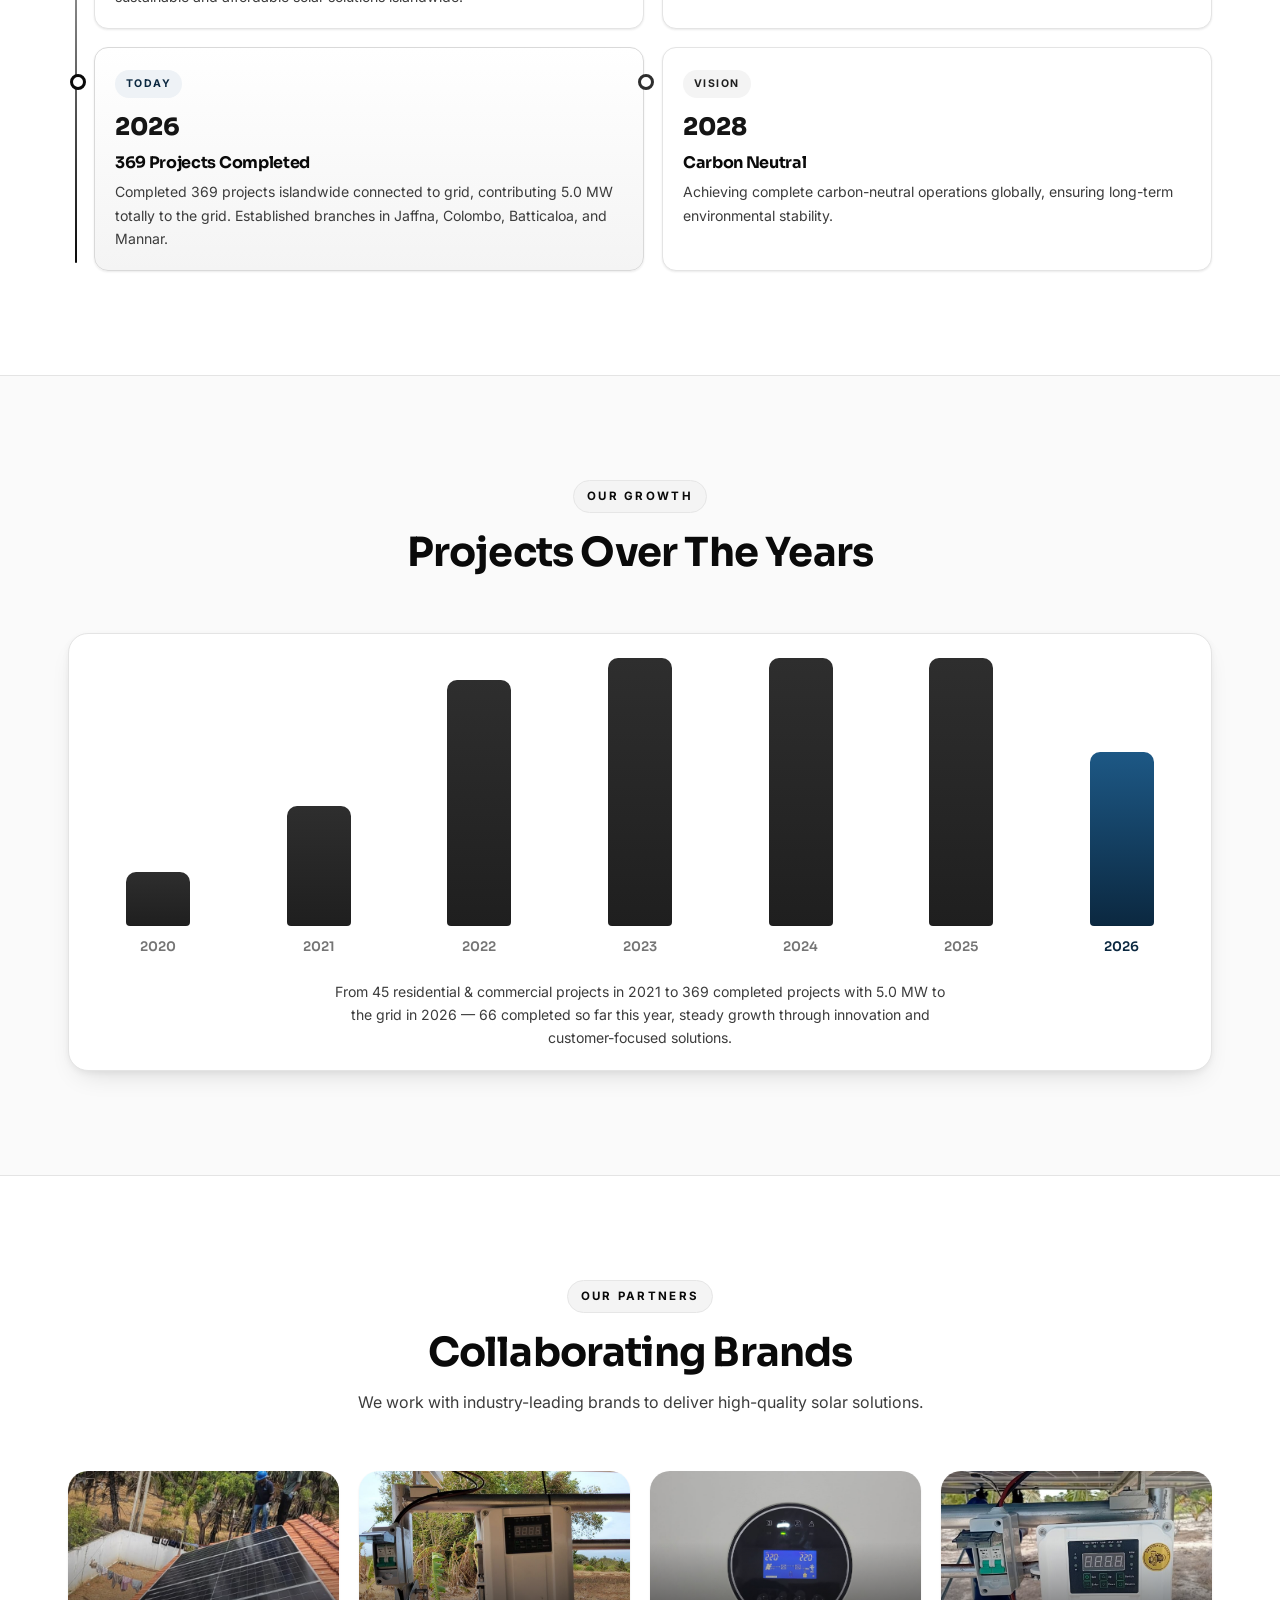
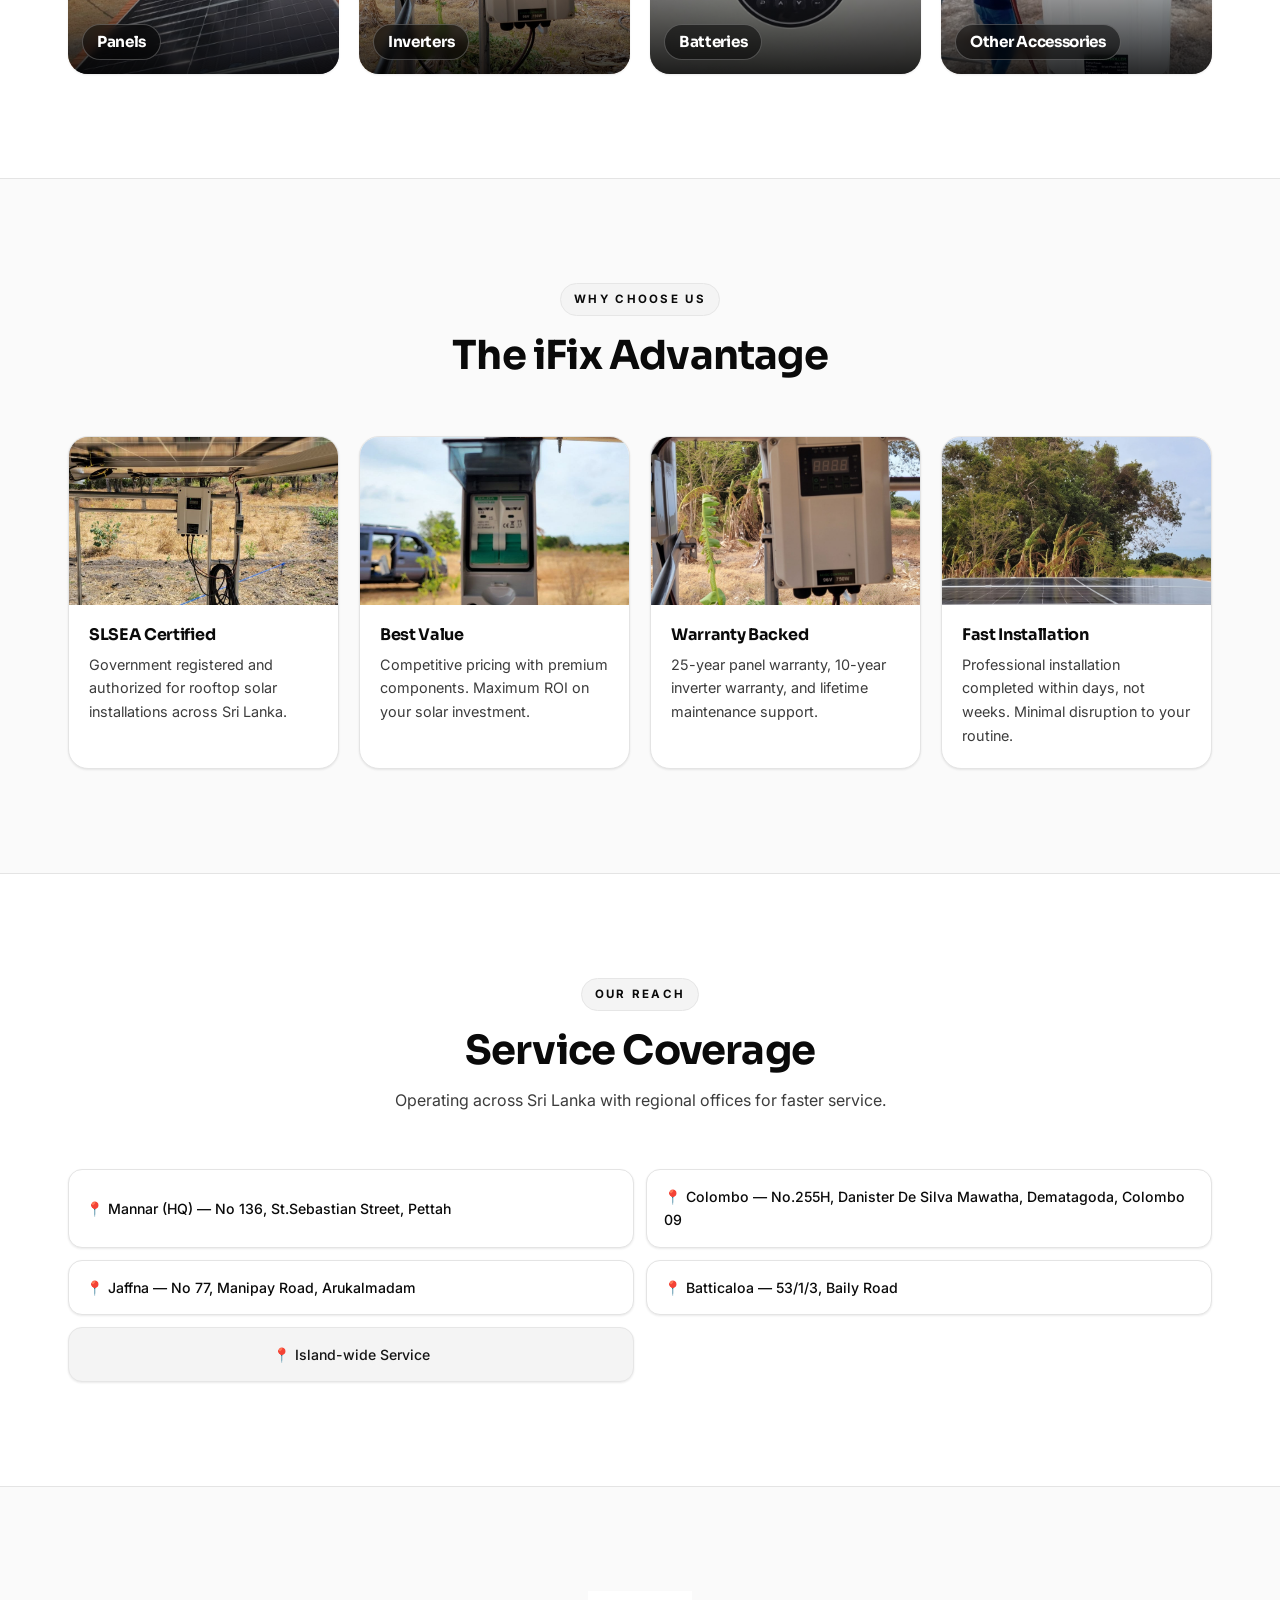
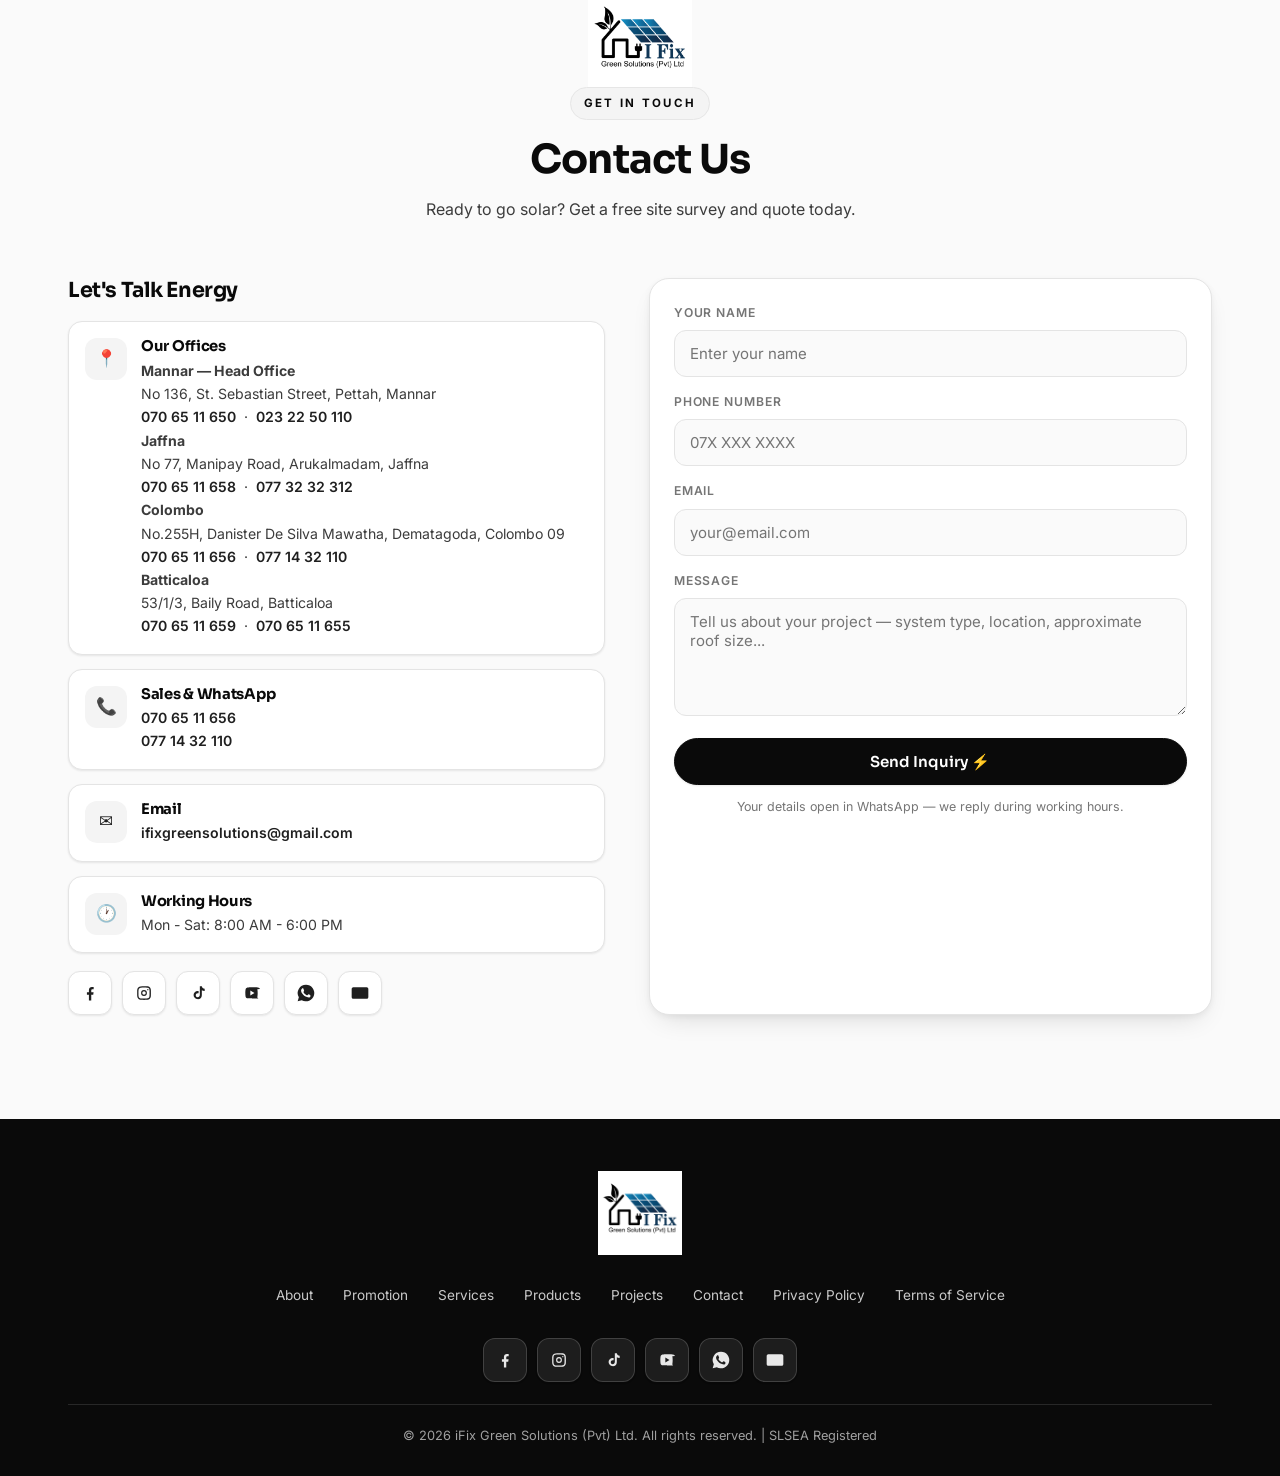
==== commit 3cd0cdb5: "Offers: two Black Friday cards (6 kW 999,000 / 20 kW 2,399,000), storage graphic out" ====
--- a/index.html
+++ b/index.html
@@ -87,20 +87,49 @@
     </div>
   </div>
 
-  <!-- ═══════ CURRENT PROMOTION ═══════ -->
+  <!-- ═══════ CURRENT OFFERS ═══════ -->
   <section id="offers" class="offers-band">
     <div class="wrap">
       <div class="head center reveal">
-        <span class="eyebrow">Storage at home</span>
-        <h2>Sun down. Lights on. Bill flat.</h2>
-        <p>Renewables are 62% of the country's installed capacity today and the target is 69% by 2029 — storage is the constraint, and a battery on your own roof is where it starts.</p>
-      </div>
-      <figure class="promo-single reveal">
-        <img src="images/offers/storage-home.jpg" alt="A family at home in the evening, lights on, with solar and battery storage on the roof" loading="lazy">
-      </figure>
-      <div class="promo-cta reveal">
-        <a class="btn btn-amber" href="tel:+94706511656">Call 070 65 11 656</a>
-        <a class="btn btn-ghost" href="https://wa.me/94706511656" target="_blank" rel="noopener">WhatsApp</a>
+        <span class="eyebrow">Running now</span>
+        <h2>Black Friday</h2>
+        <p>Two packages at the counter price, complete with installation. Free site survey before the system is sized.</p>
+      </div>
+      <div class="grid cols-2 bf-grid">
+        <article class="card reveal">
+          <div class="card-body">
+            <span class="tag">Off-Grid · Single Phase</span>
+            <h3>6 kW Off-Grid System</h3>
+            <div class="price-row"><span class="price">Rs. 999,000</span></div>
+            <ul class="offer-list">
+              <li>Jinko 730 W panels</li>
+              <li>GoodWe 6 kW off-grid inverter</li>
+              <li>Felicity 5 kWh lithium battery</li>
+              <li>Aluminium structure and installation</li>
+            </ul>
+            <div class="promo-cta" style="justify-content:flex-start;margin-top:18px">
+              <a class="btn btn-amber" href="tel:+94706511656">Call 070 65 11 656</a>
+              <a class="btn btn-ghost" href="https://wa.me/94706511656" target="_blank" rel="noopener">WhatsApp</a>
+            </div>
+          </div>
+        </article>
+        <article class="card reveal">
+          <div class="card-body">
+            <span class="tag">Hybrid · Three Phase</span>
+            <h3>20 kW Hybrid System</h3>
+            <div class="price-row"><span class="price">Rs. 2,399,000</span></div>
+            <ul class="offer-list">
+              <li>Jinko 730 W panels</li>
+              <li>GoodWe 20 kW hybrid inverter</li>
+              <li>GoodWe 16 kWh lithium battery</li>
+              <li>Aluminium structure and installation</li>
+            </ul>
+            <div class="promo-cta" style="justify-content:flex-start;margin-top:18px">
+              <a class="btn btn-amber" href="tel:+94706511656">Call 070 65 11 656</a>
+              <a class="btn btn-ghost" href="https://wa.me/94706511656" target="_blank" rel="noopener">WhatsApp</a>
+            </div>
+          </div>
+        </article>
       </div>
     </div>
   </section>
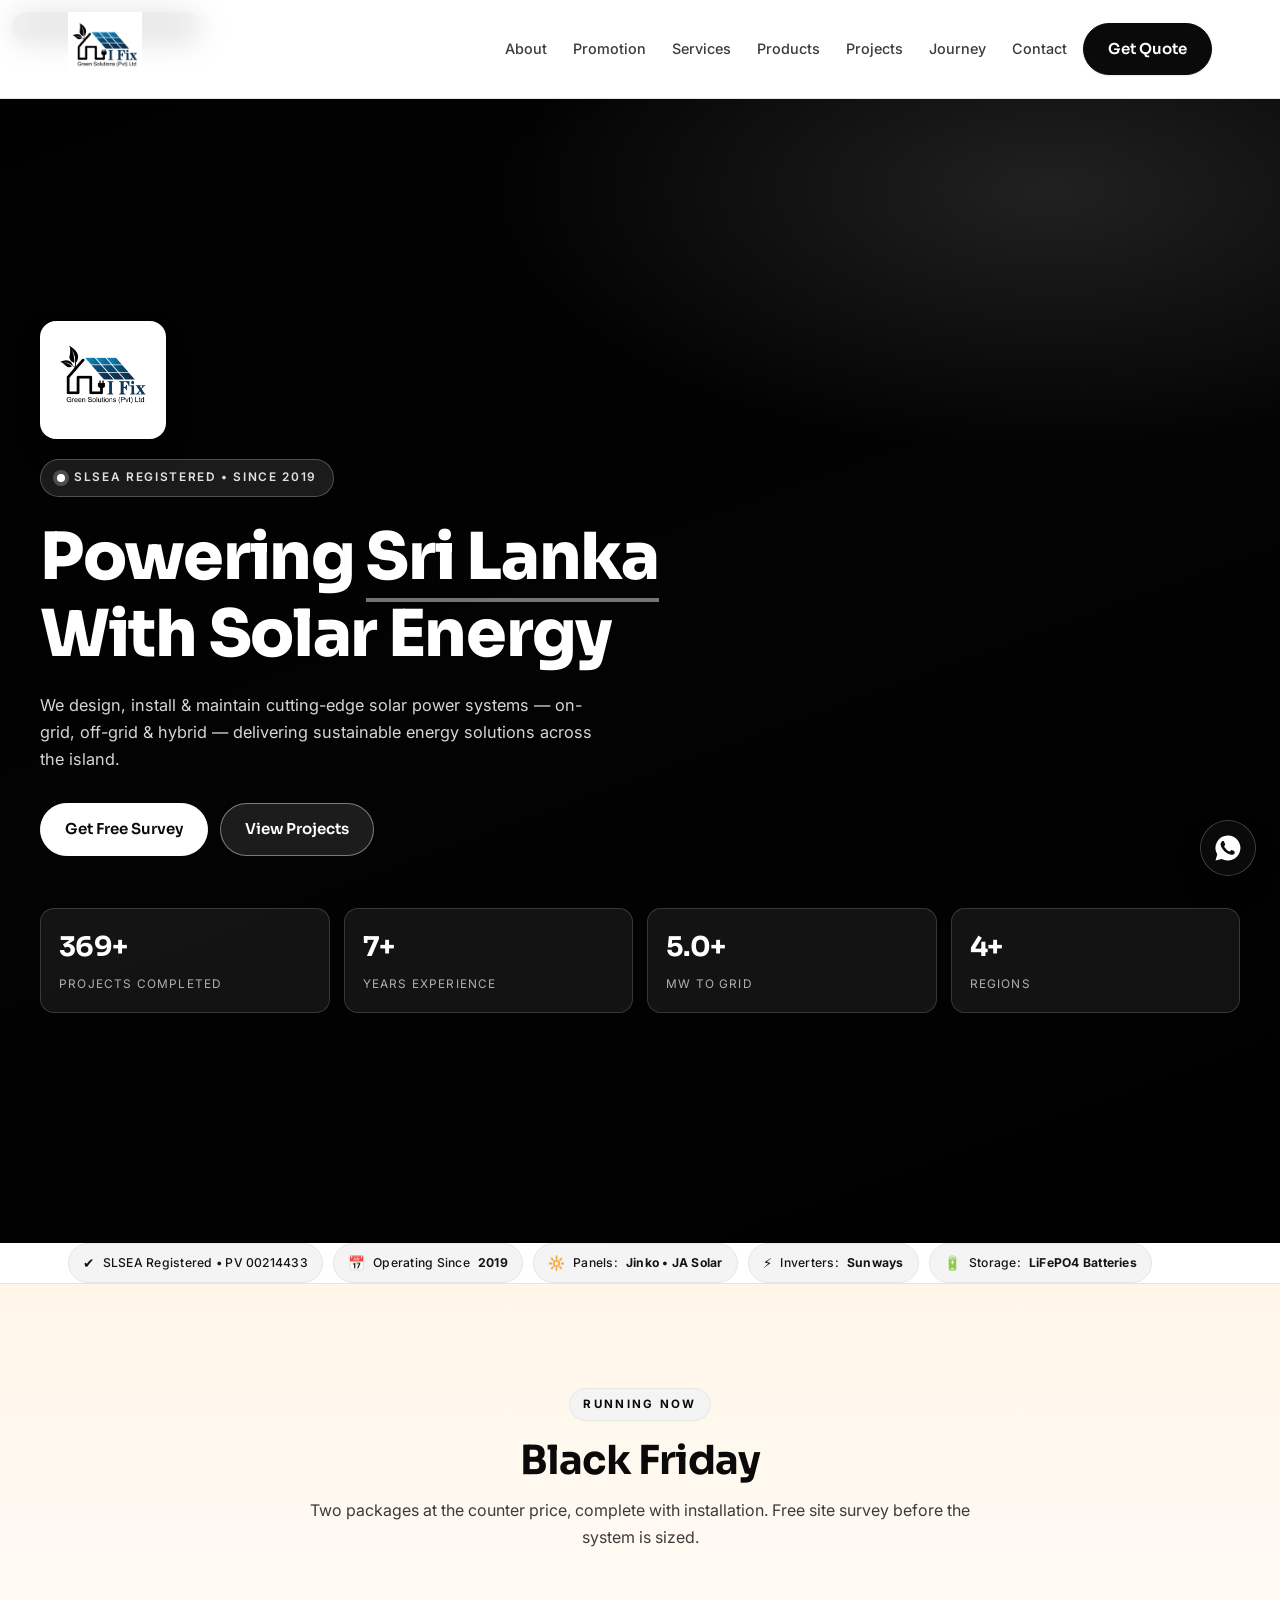
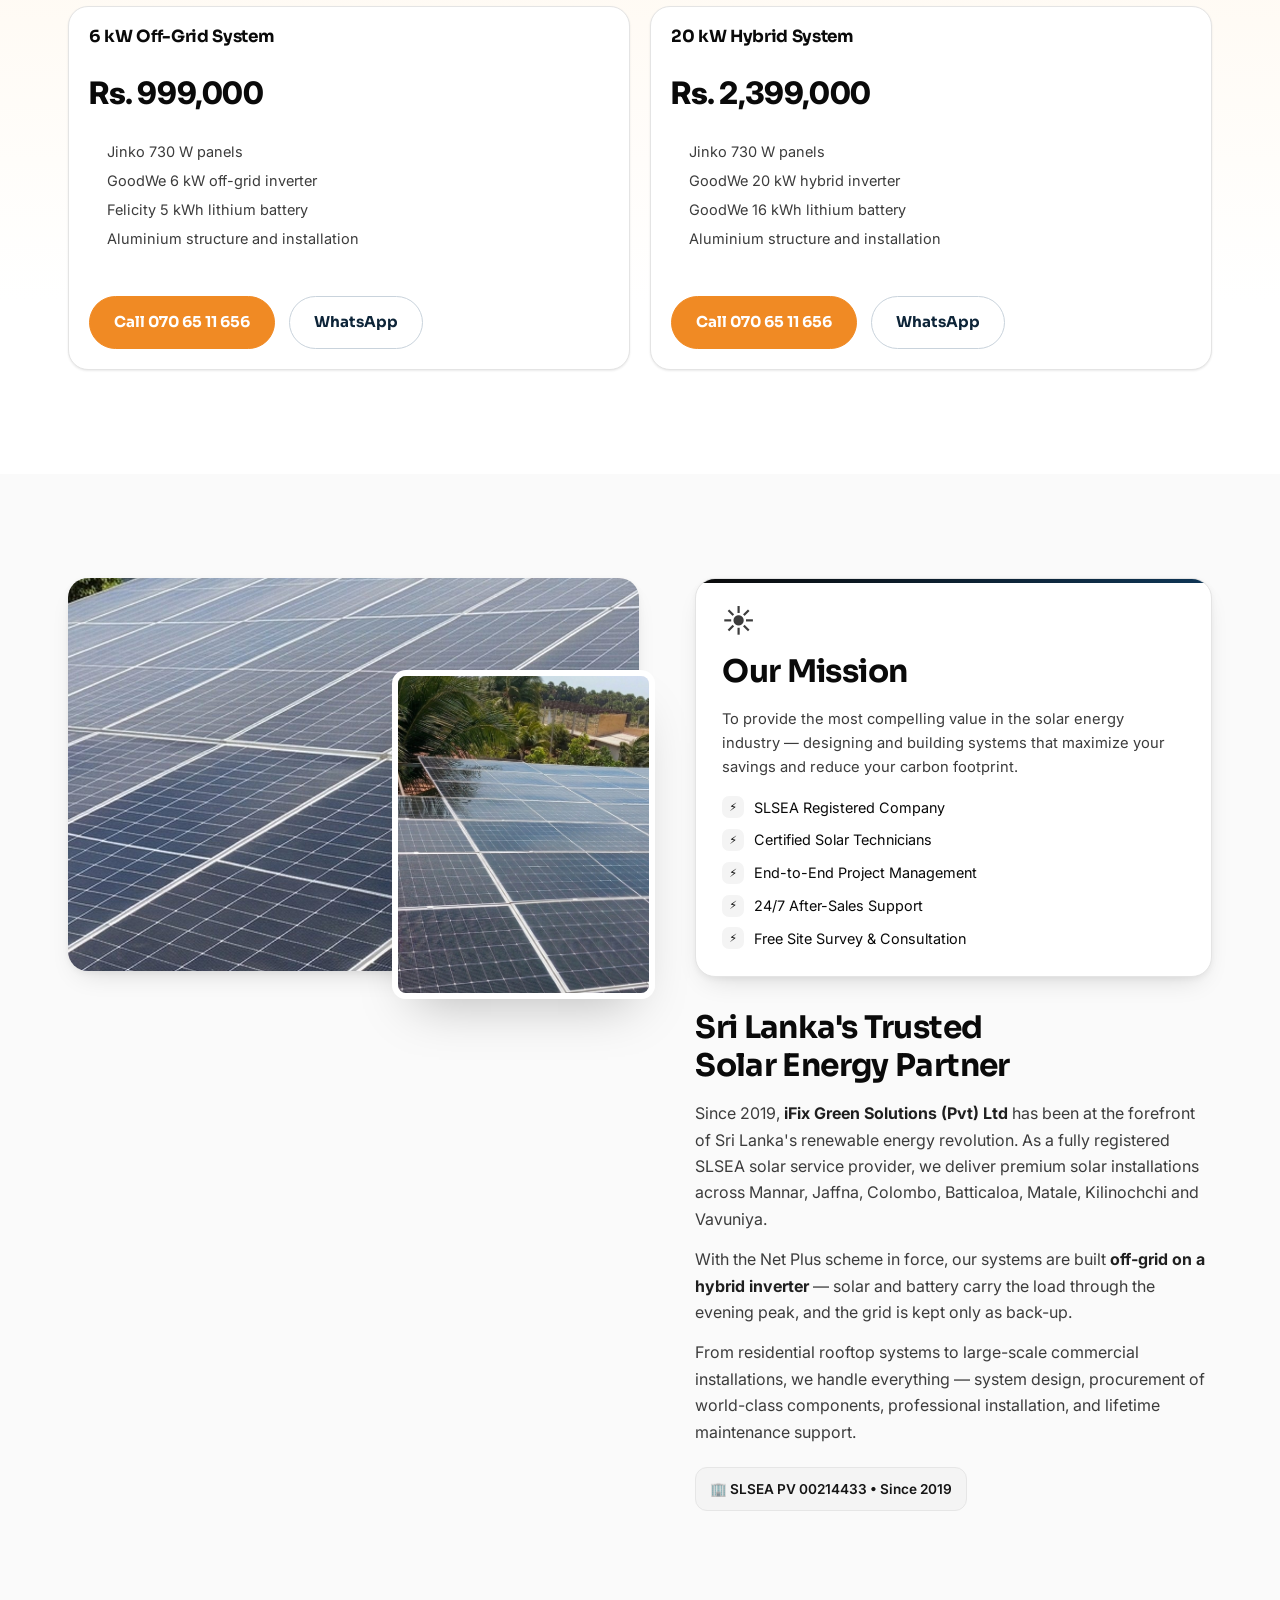
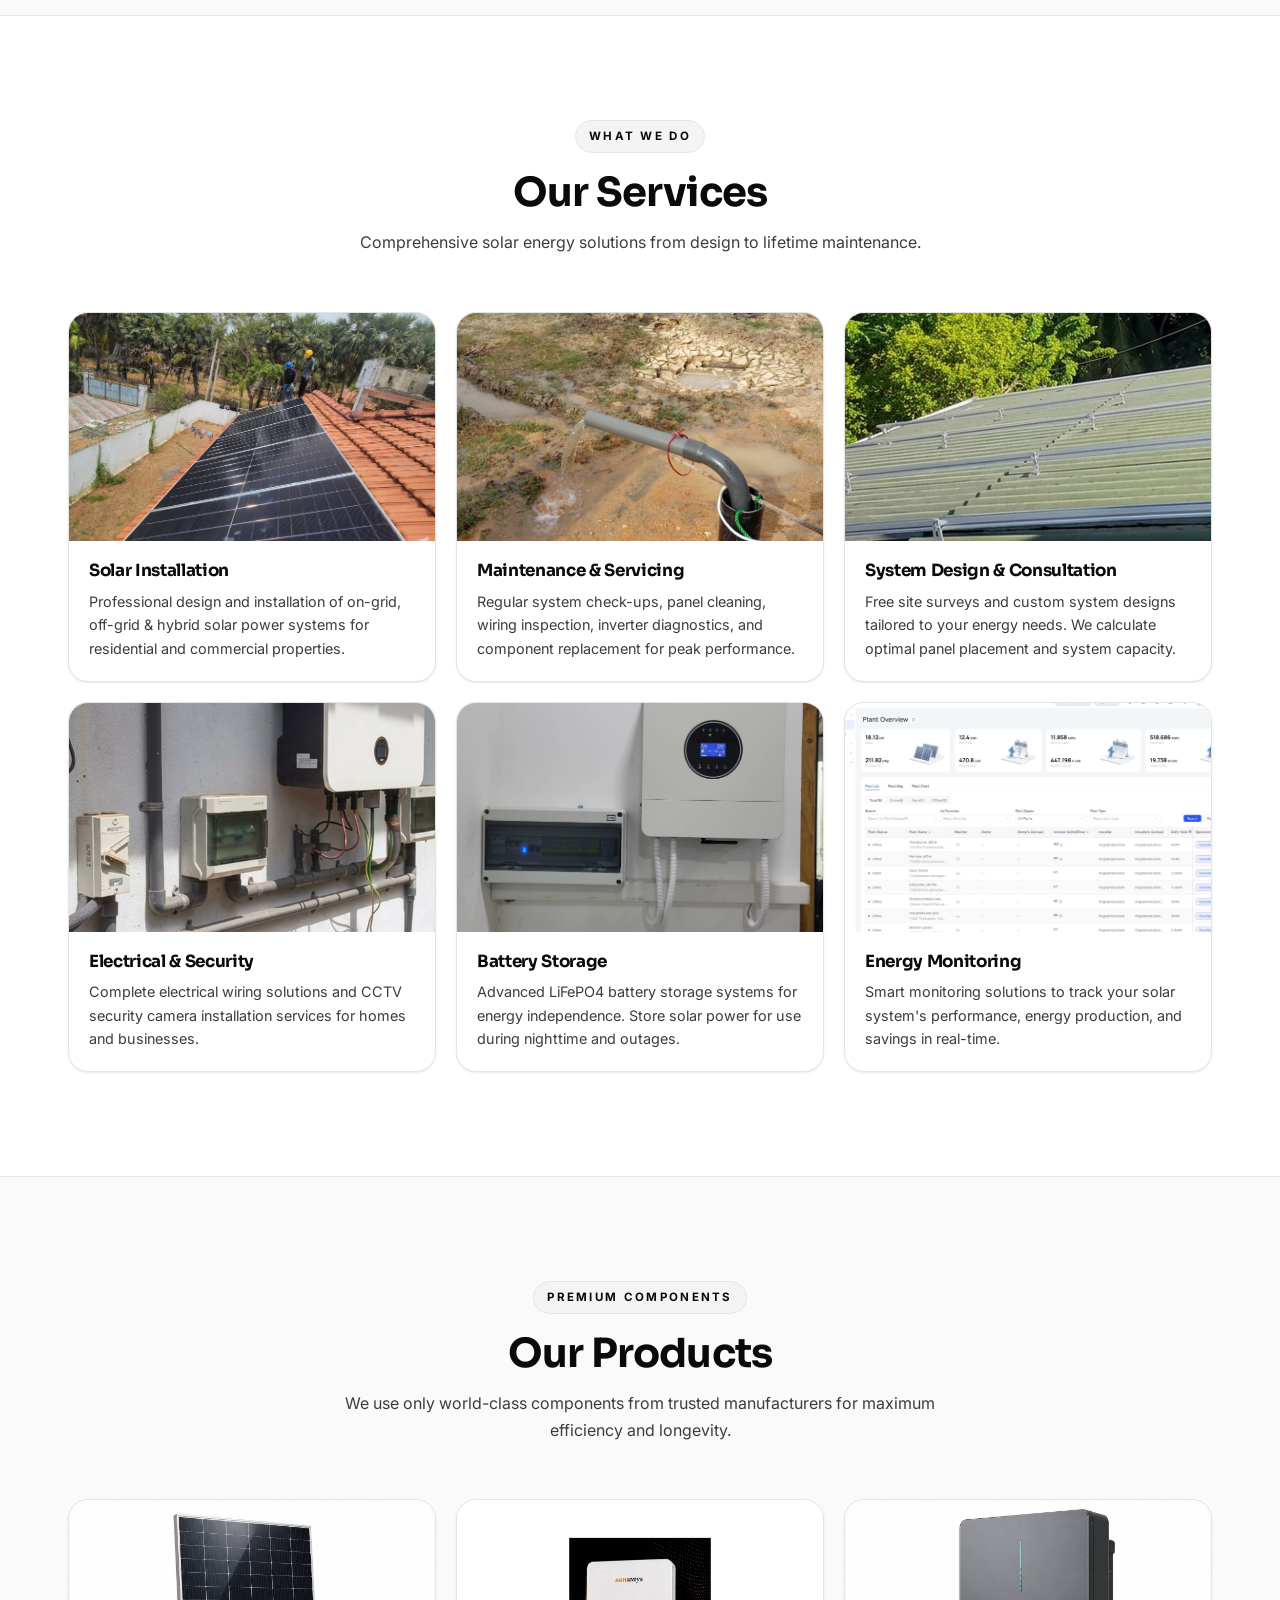
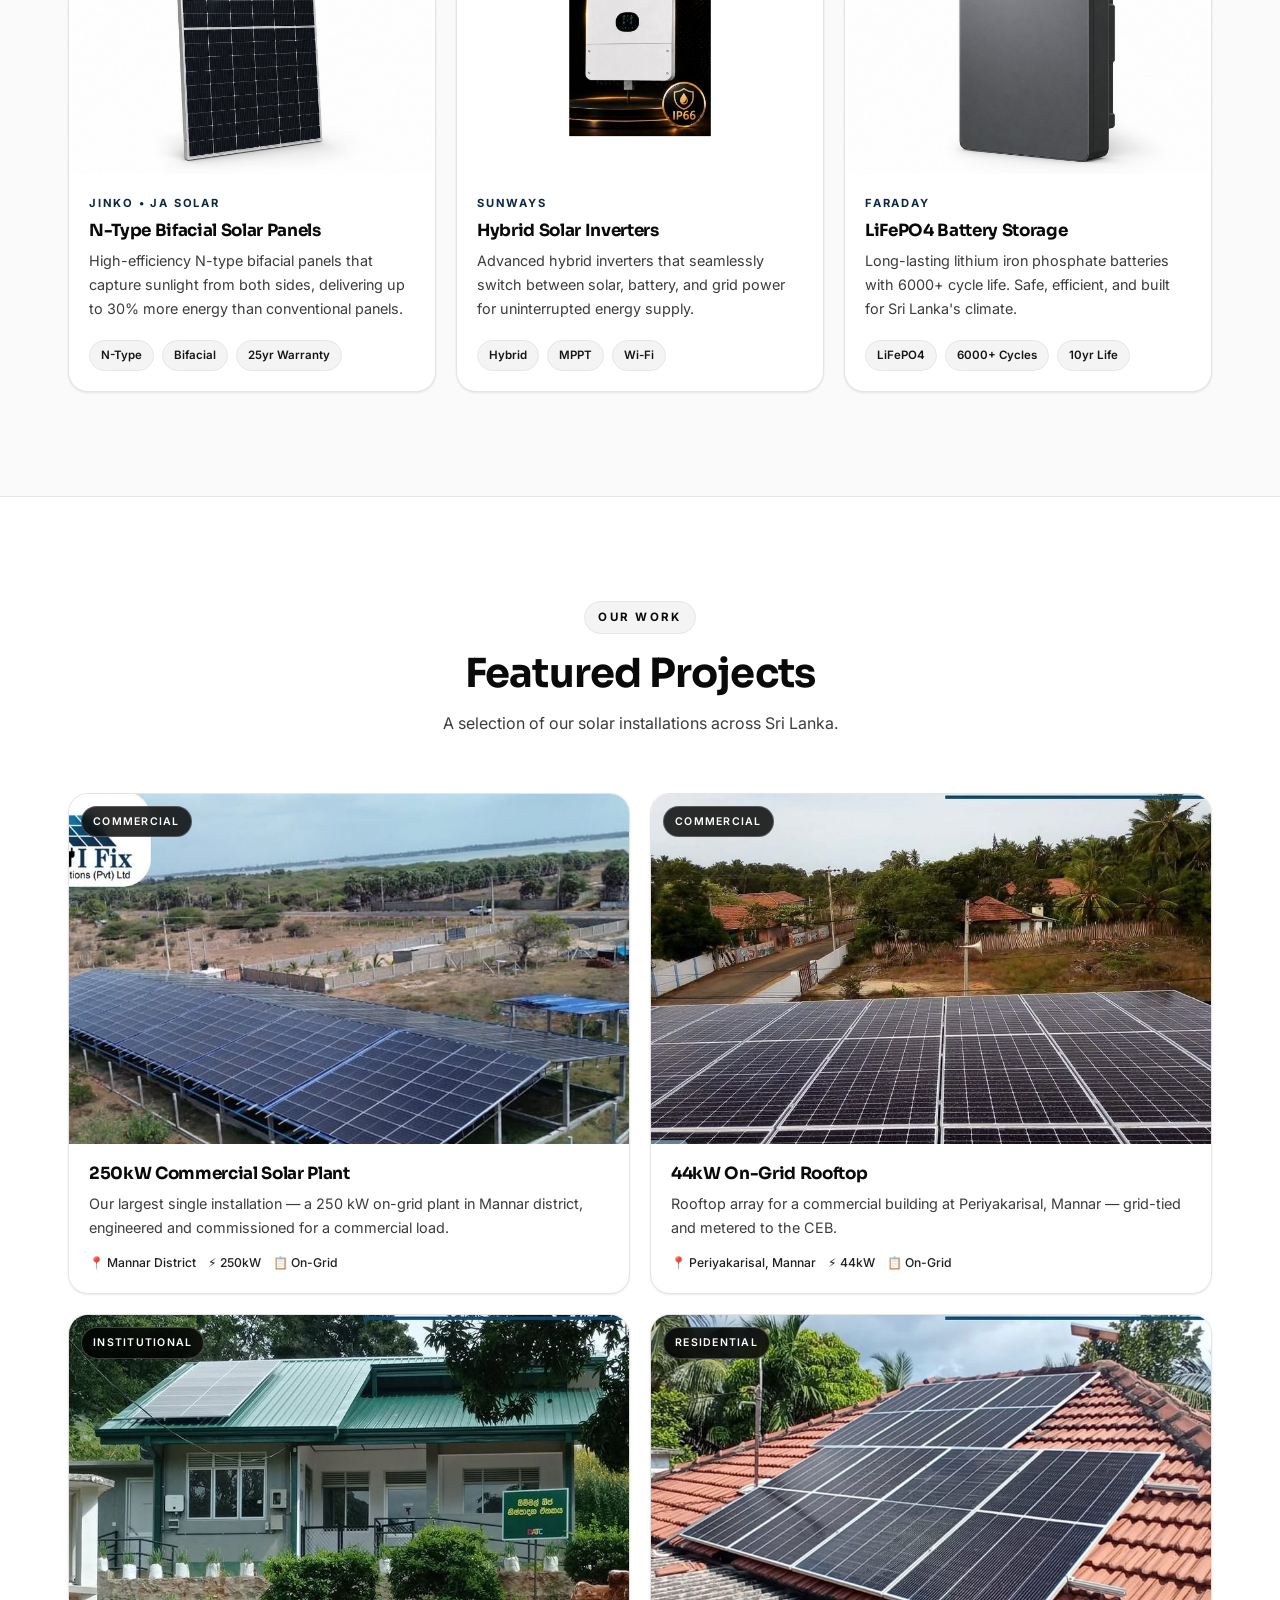
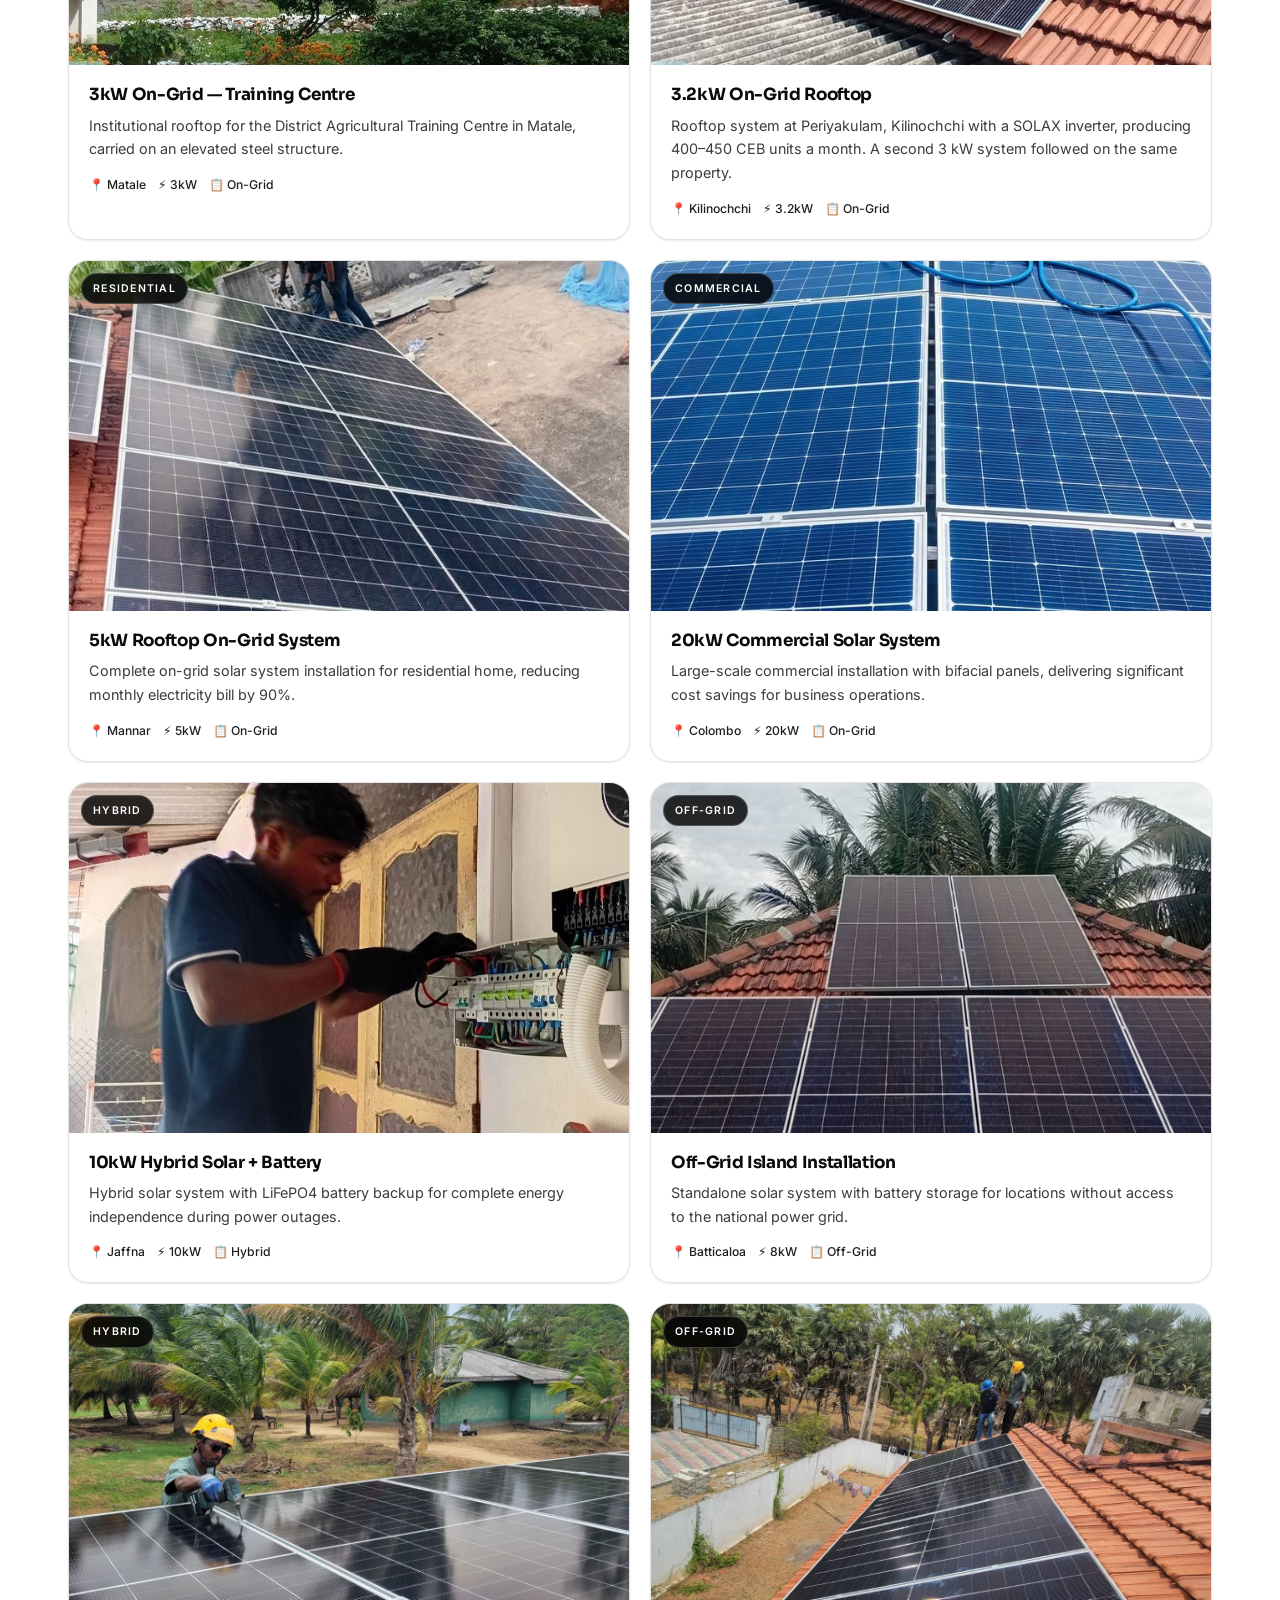
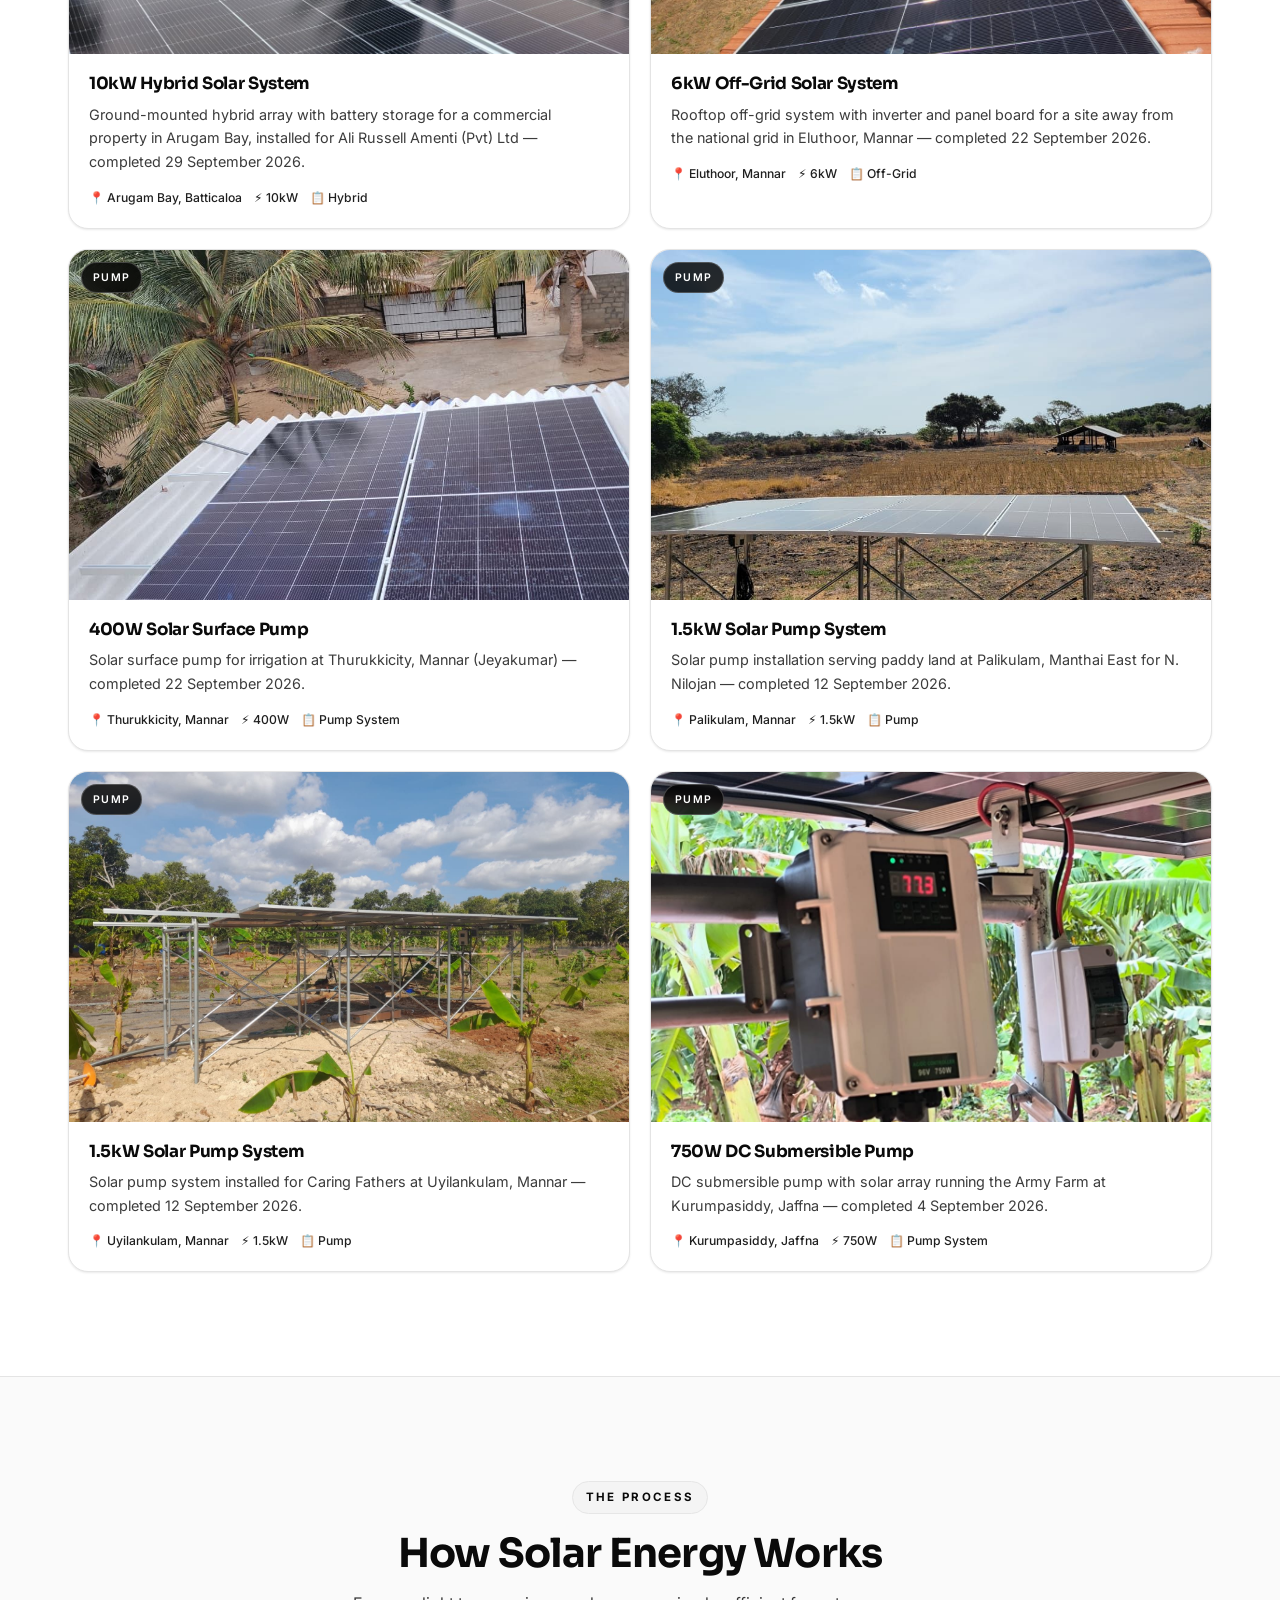
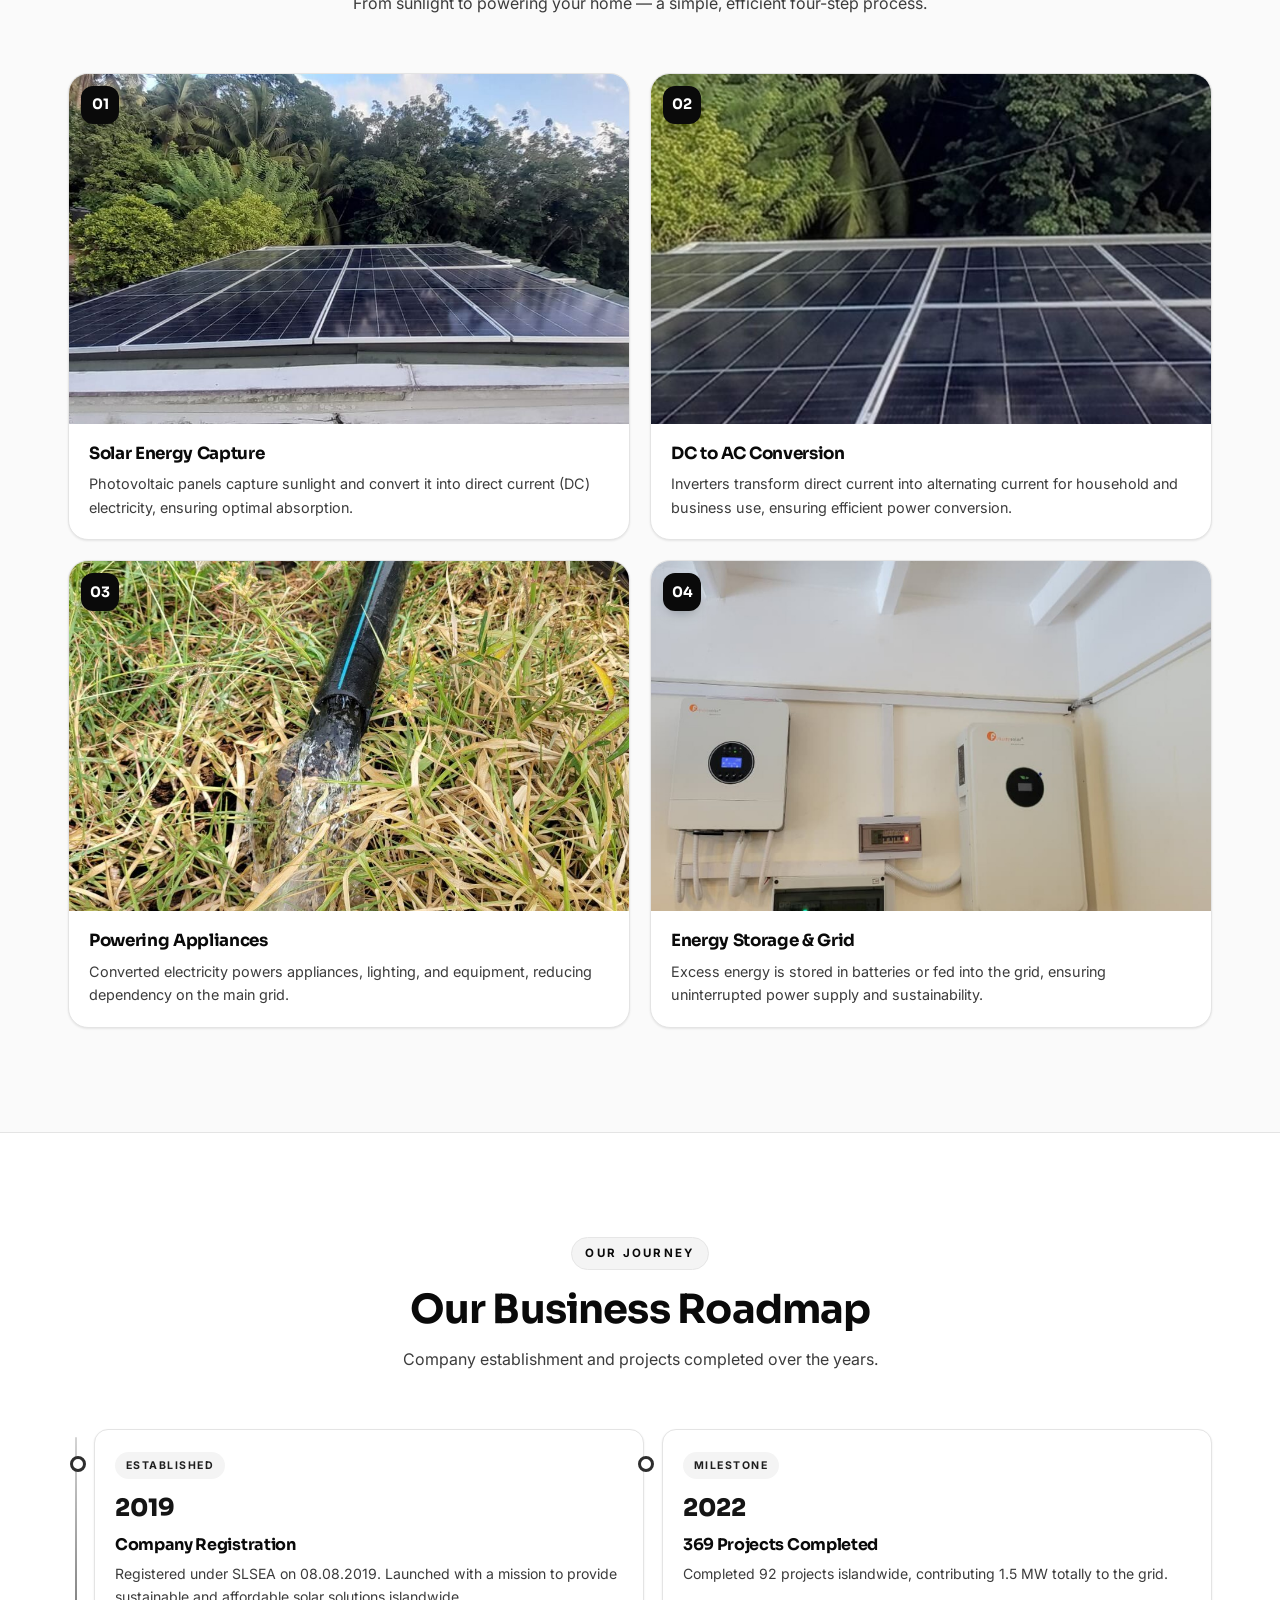
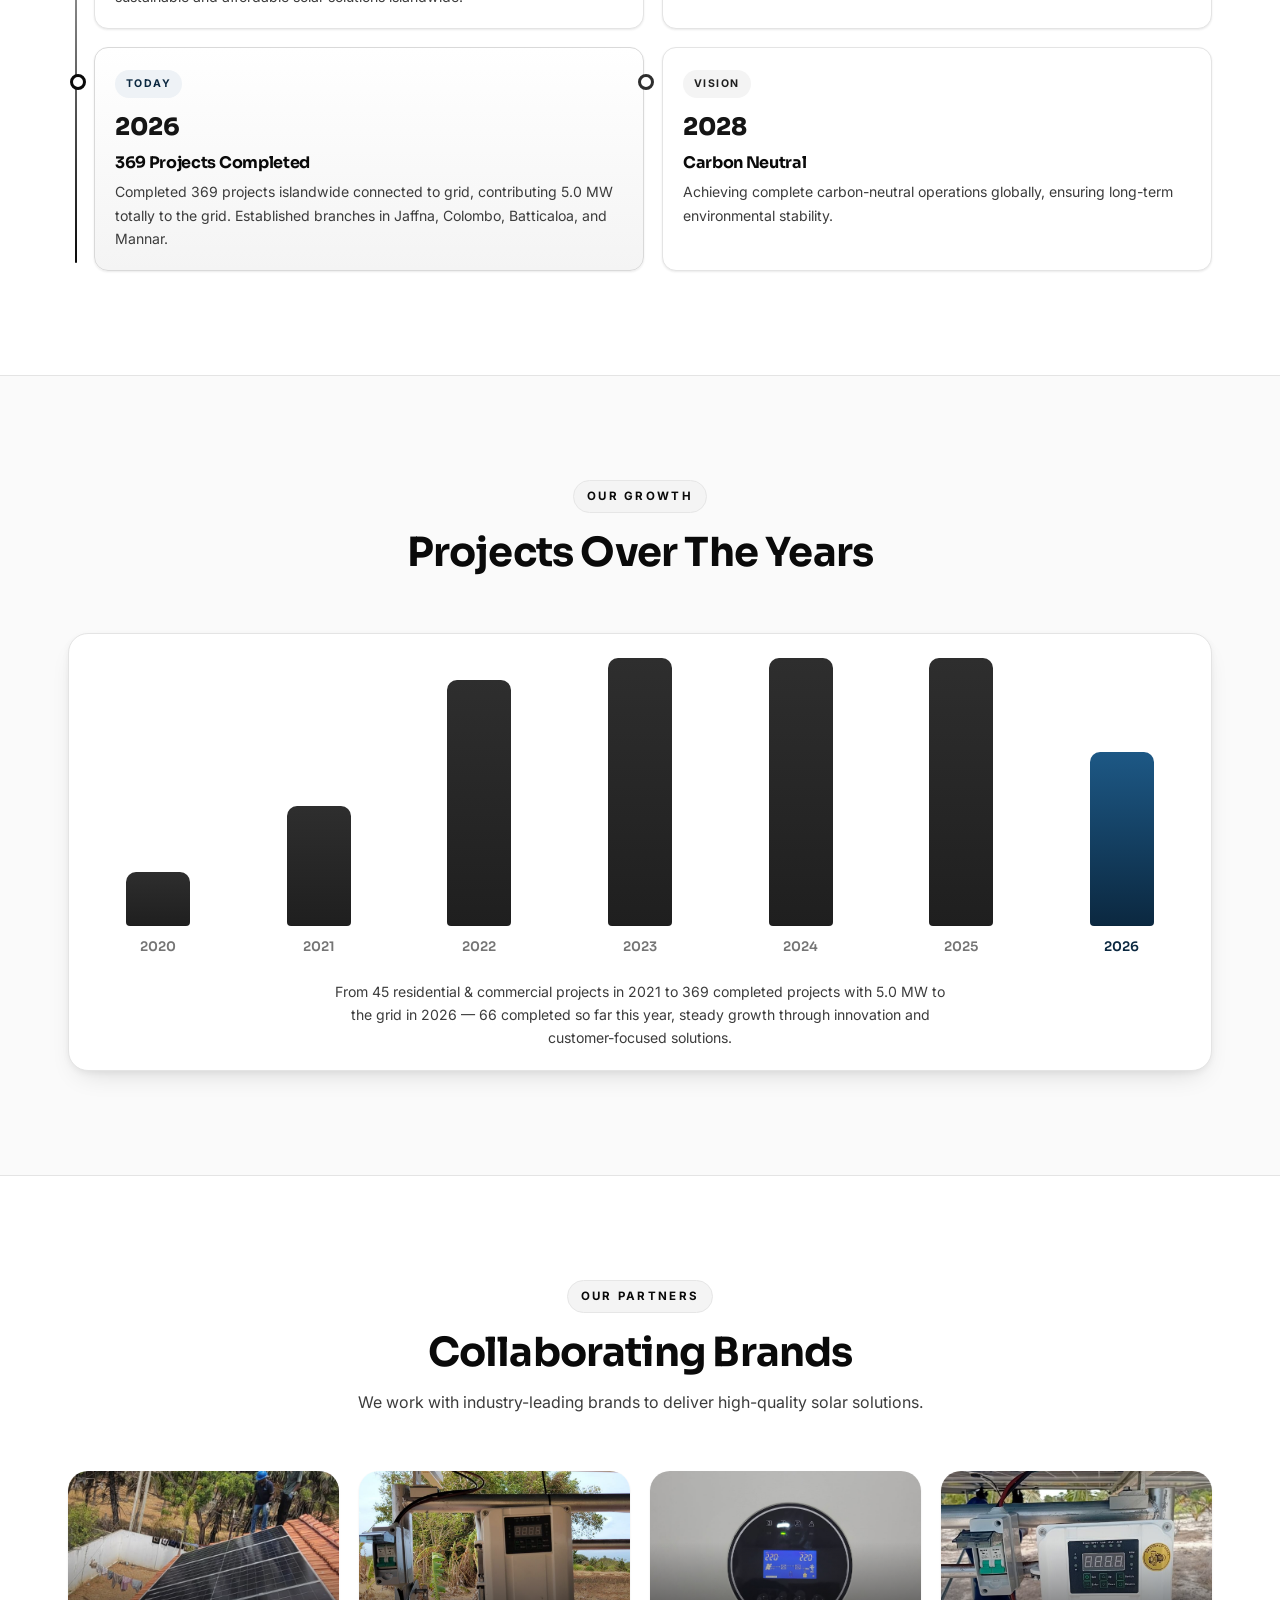
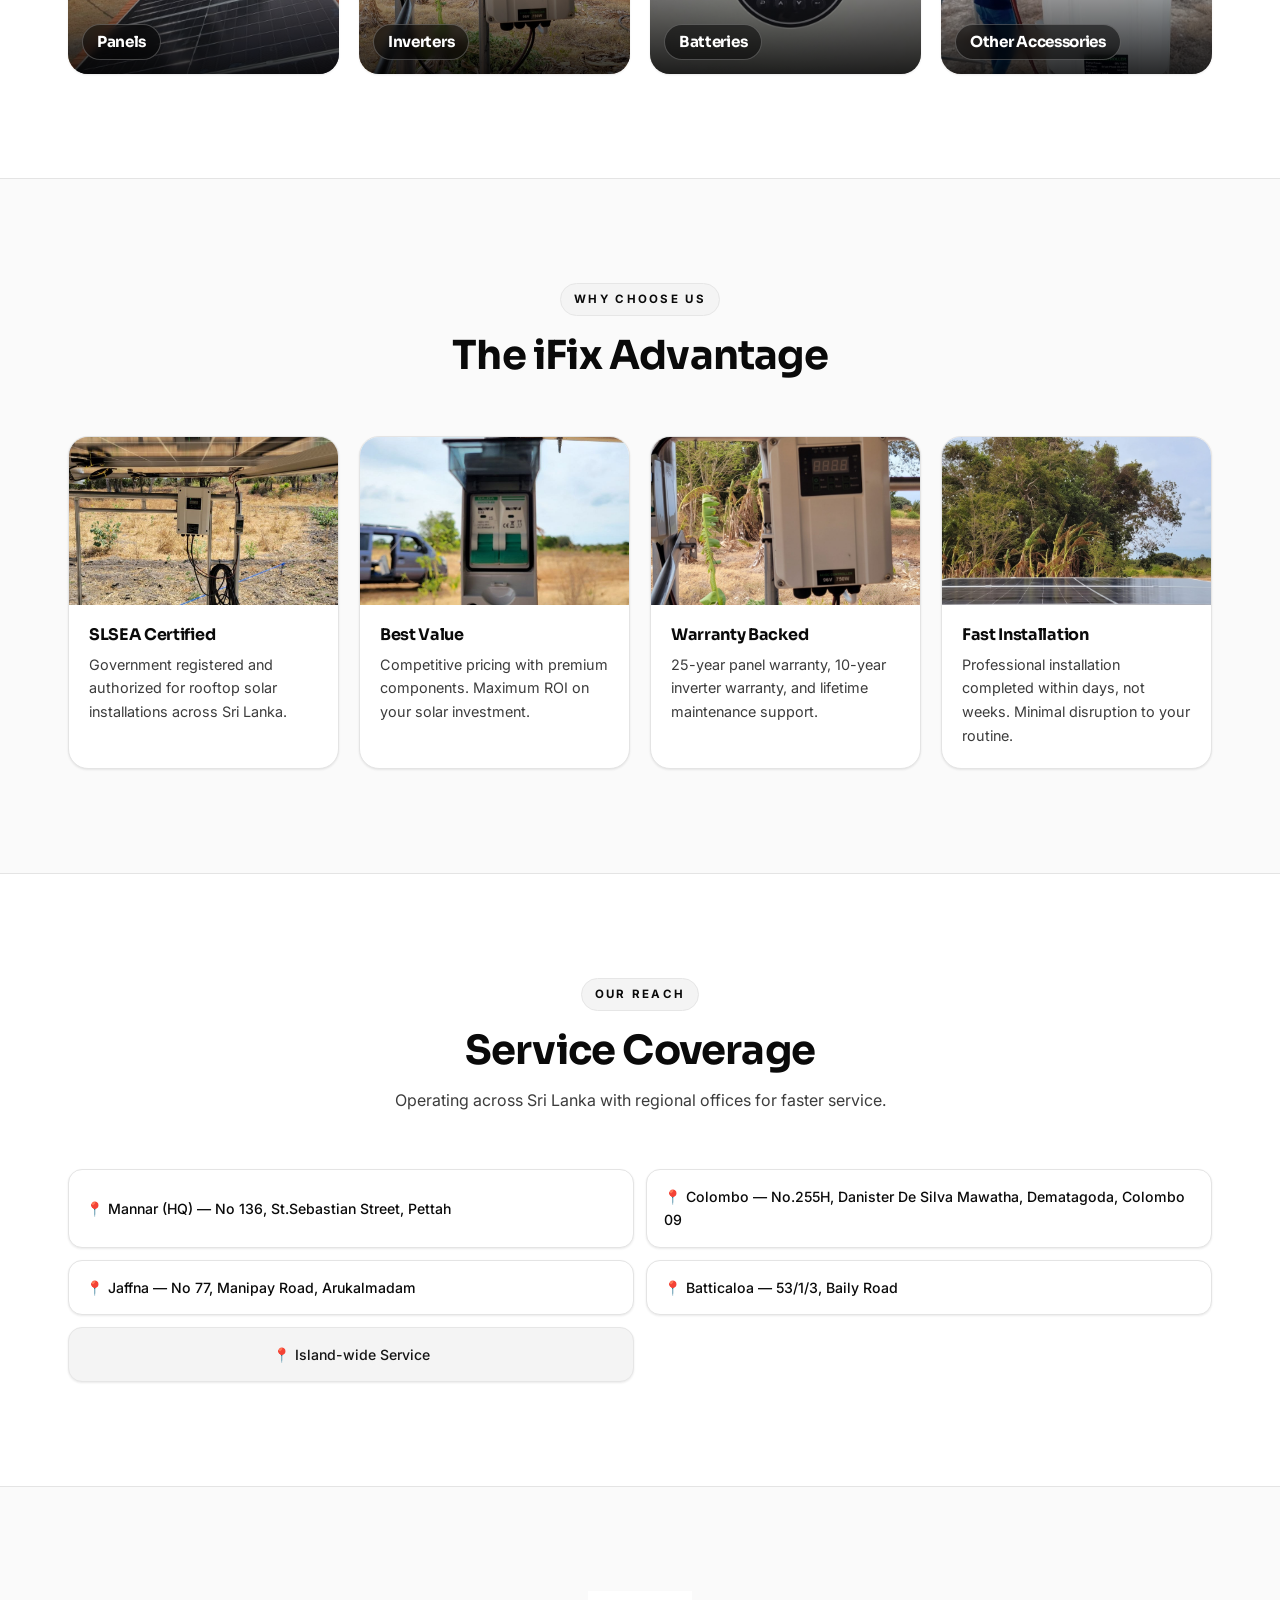
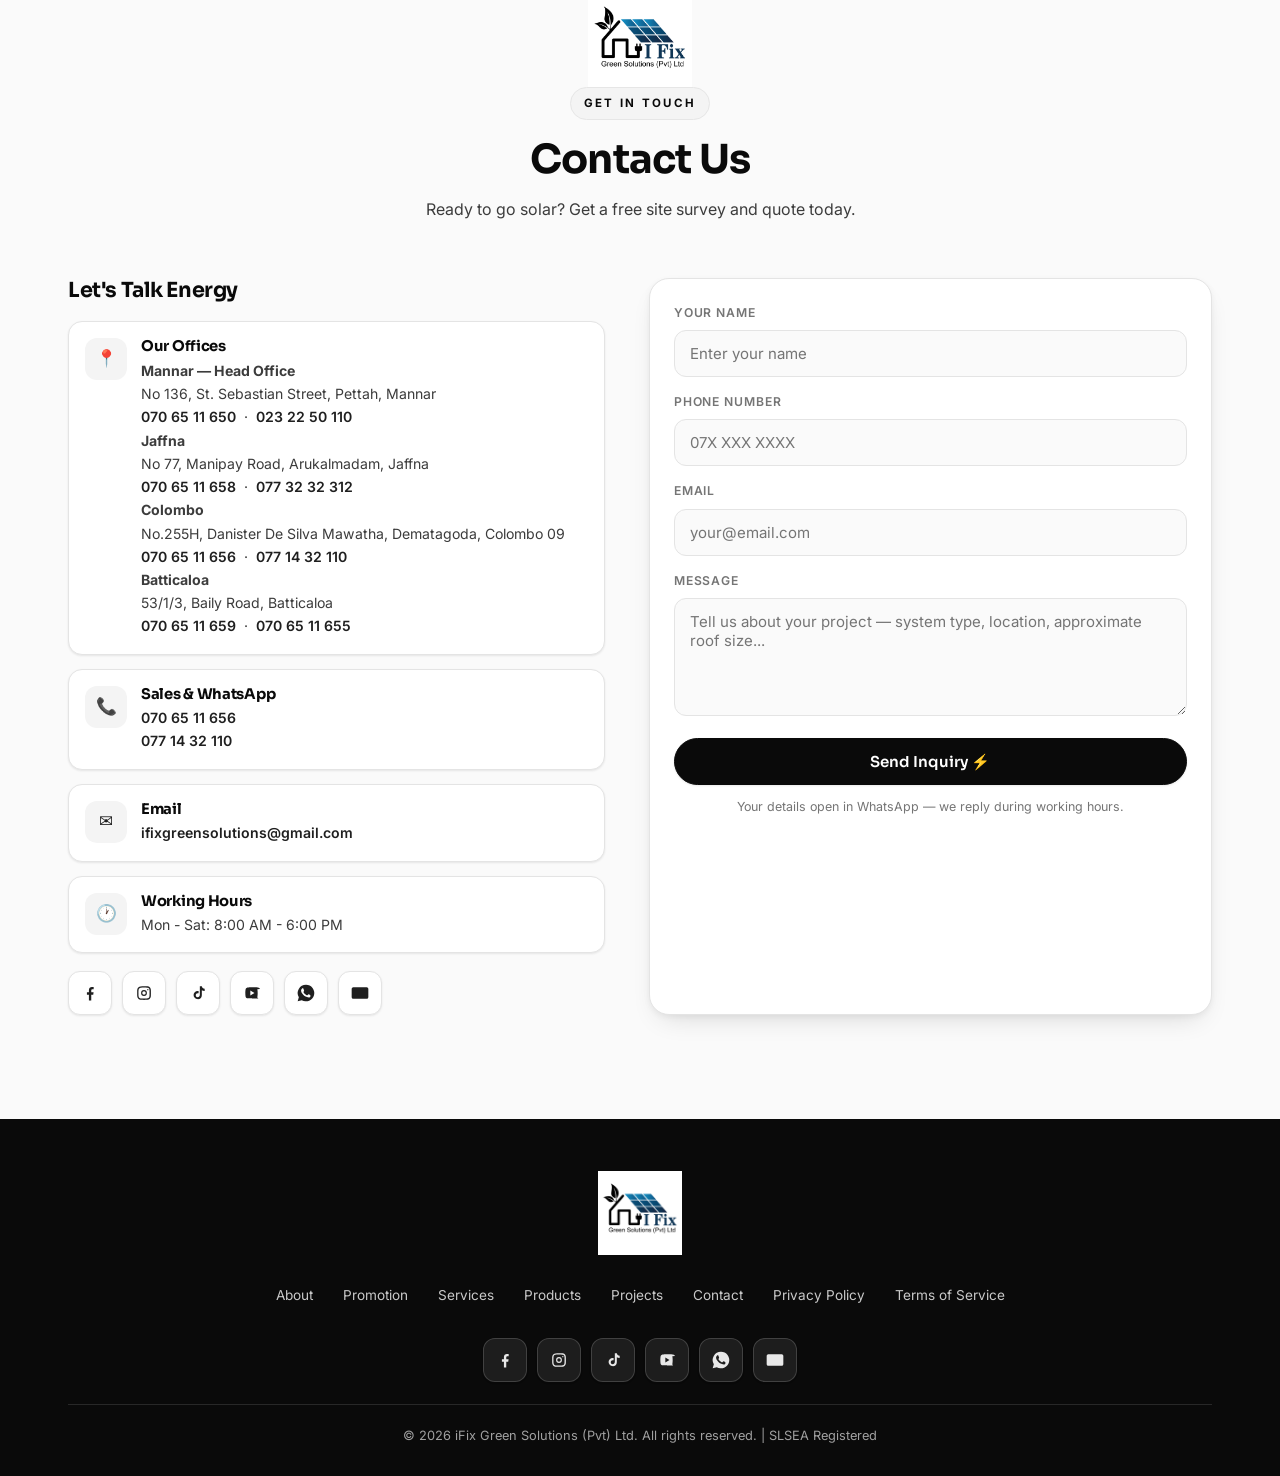
==== commit 85bf8922: "Cache-bust main.js so the decimal counter reaches browsers" ====
--- a/index.html
+++ b/index.html
@@ -670,6 +670,6 @@
     <svg viewBox="0 0 24 24"><path d="M12 2a10 10 0 0 0-8.6 15.1L2 22l5-1.3A10 10 0 1 0 12 2zm5.4 14.1c-.2.6-1.3 1.2-1.8 1.2-.5.1-1 .2-3.4-.7-2.9-1.2-4.8-4.2-4.9-4.4-.1-.2-1.2-1.6-1.2-3s.7-2.1 1-2.4c.2-.3.5-.4.7-.4h.5c.2 0 .4 0 .6.5s.8 1.9.8 2c.1.1.1.3 0 .5-.1.1-.1.3-.2.4-.1.2-.3.3-.4.6-.1.2-.3.3-.1.6.2.3.8 1.3 1.7 2.1 1.2 1.1 2.2 1.5 2.5 1.6.3.1.5.1.6-.1.1-.2.5-.7.7-.9.2-.2.3-.2.6-.1.2.1 1.4.7 1.7.8.2.1.4.2.4.3.1.1.1.5-.1 1z"/></svg>
   </a>
 
-  <script src="js/main.js" defer></script>
+  <script src="js/main.js?v=20261122" defer></script>
 </body>
 </html>
